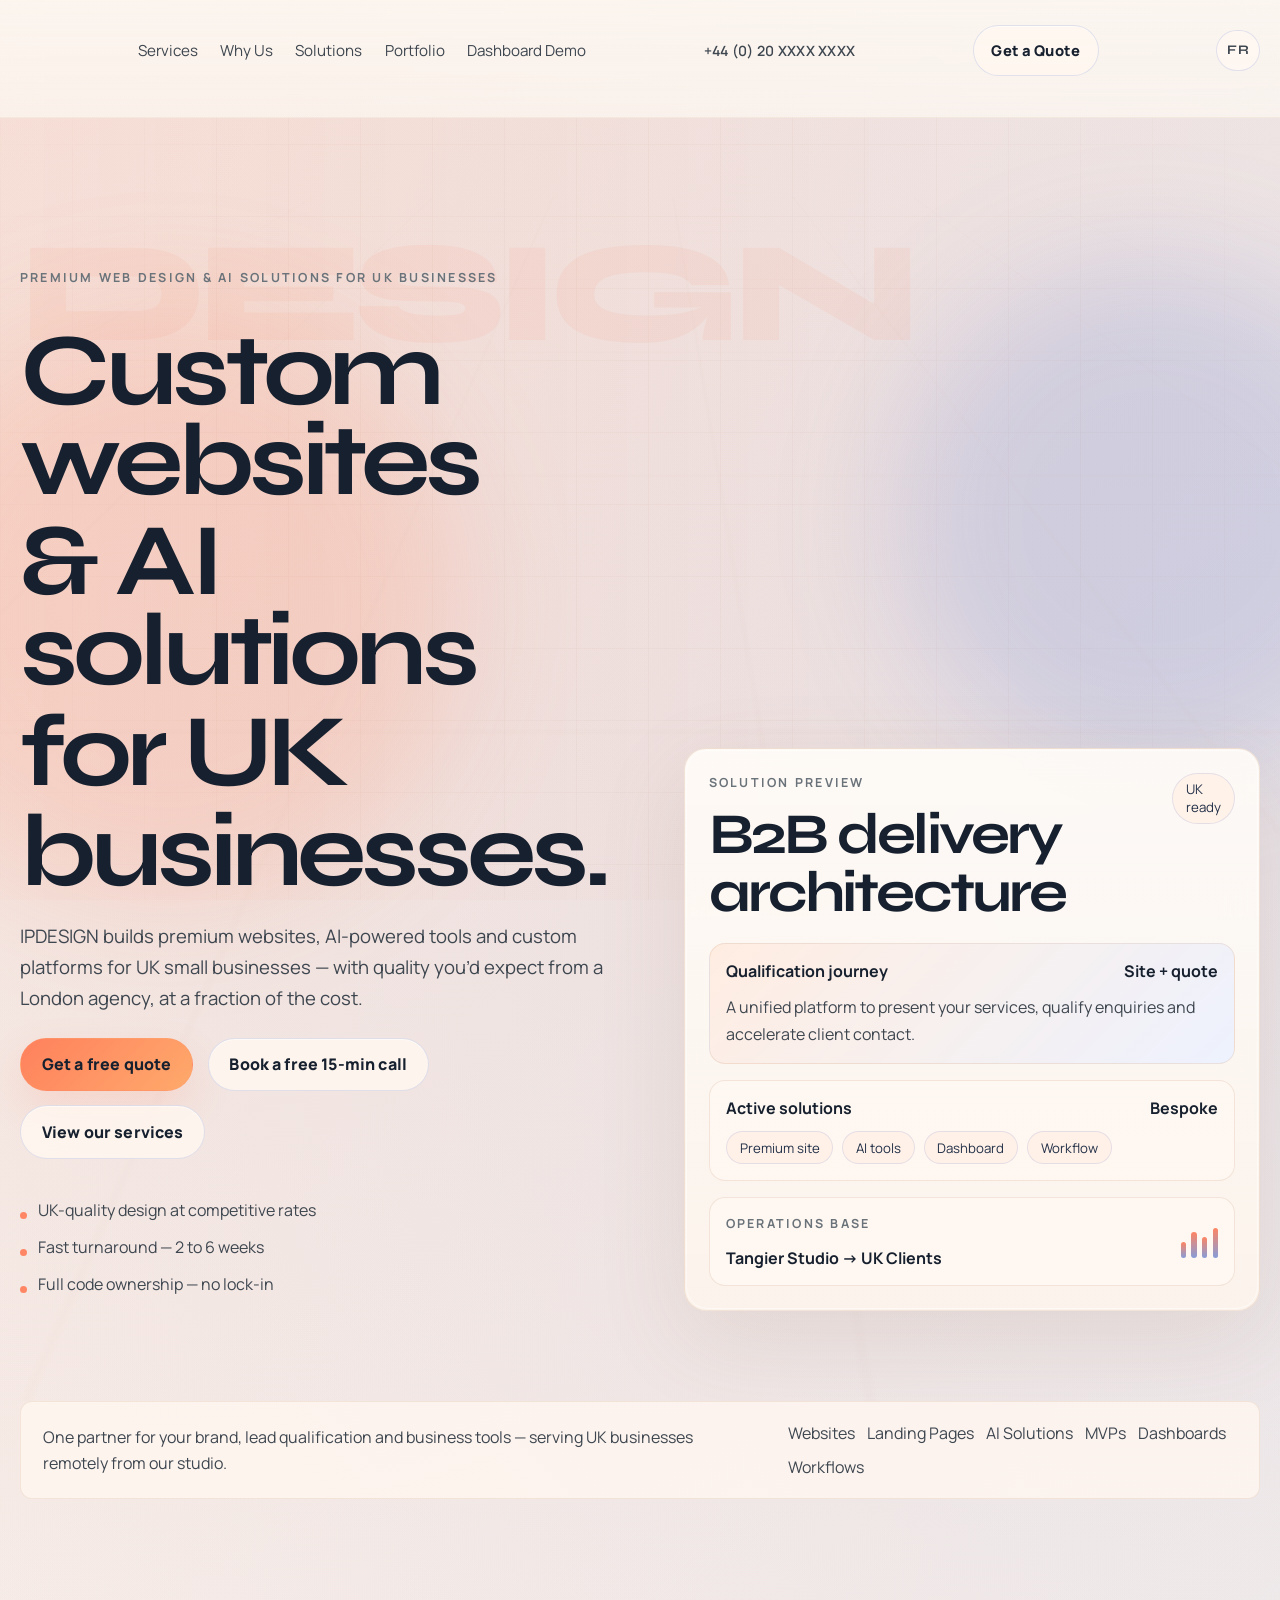
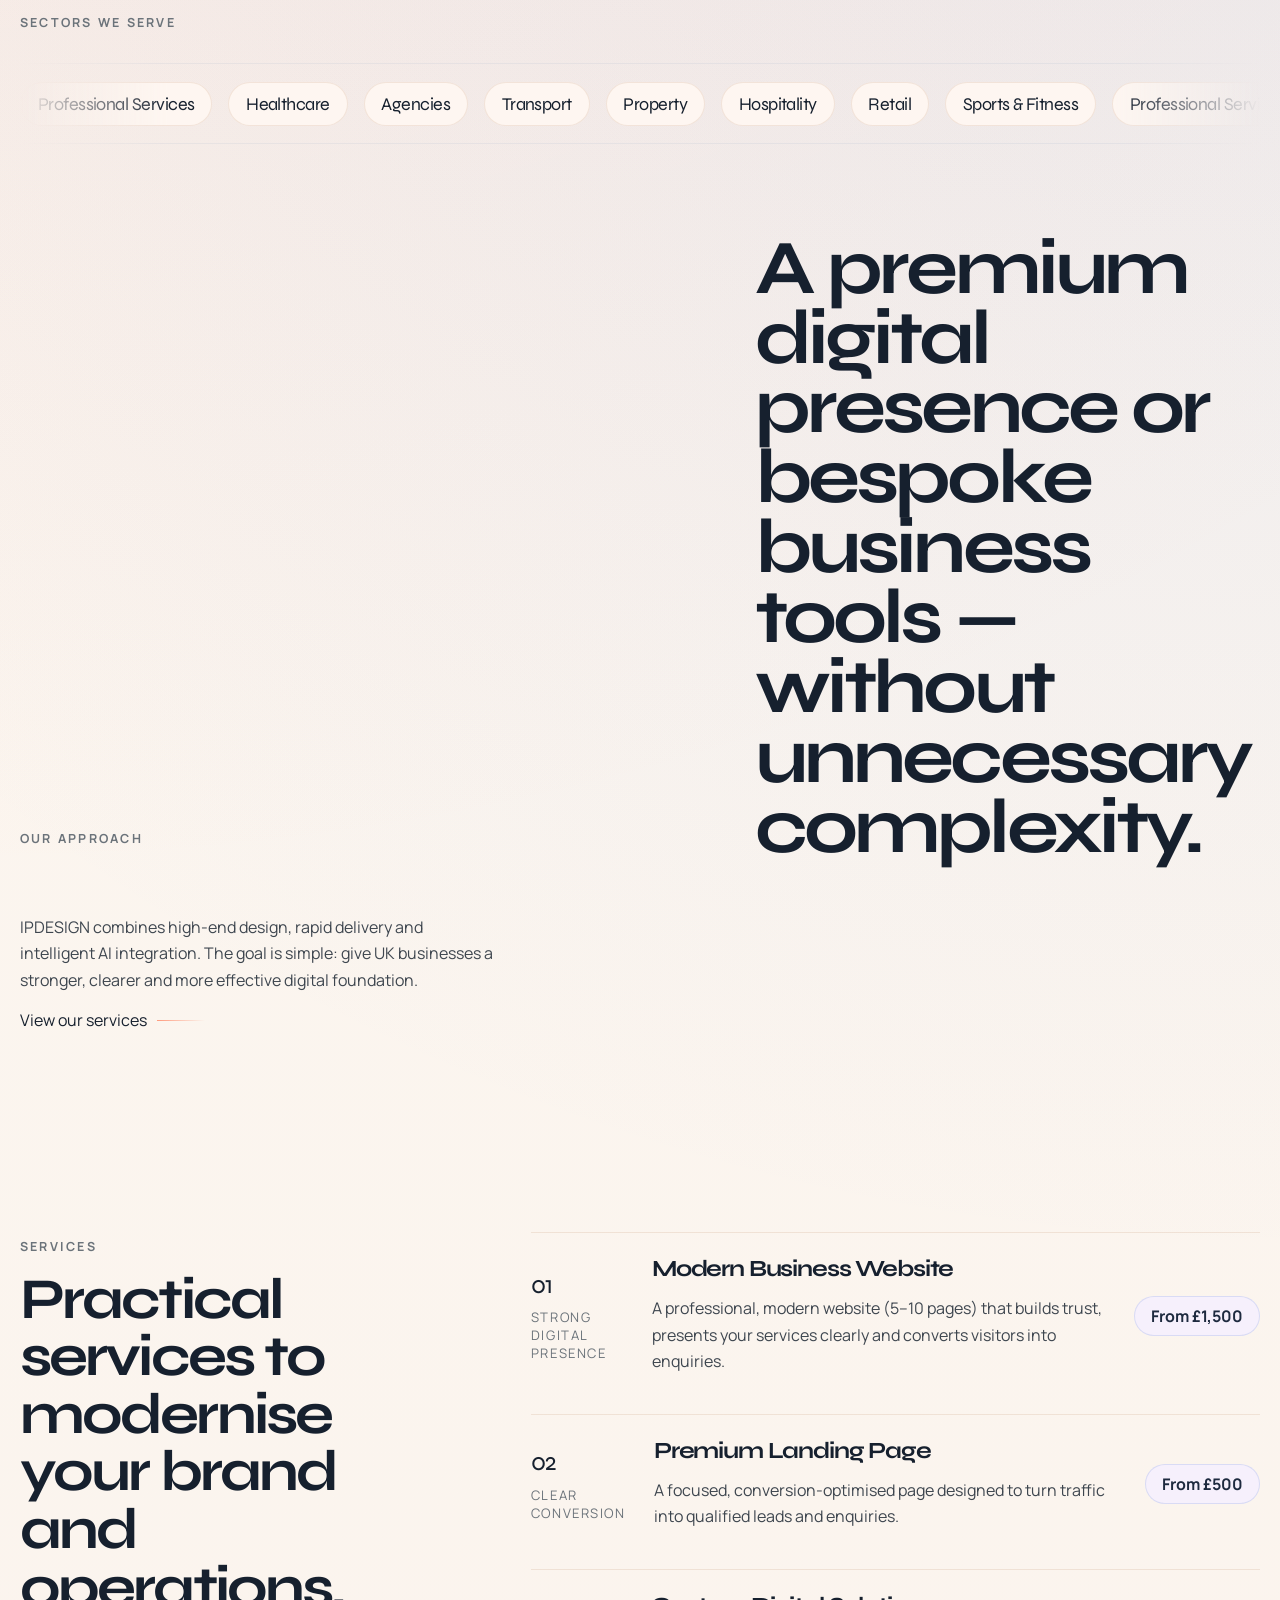
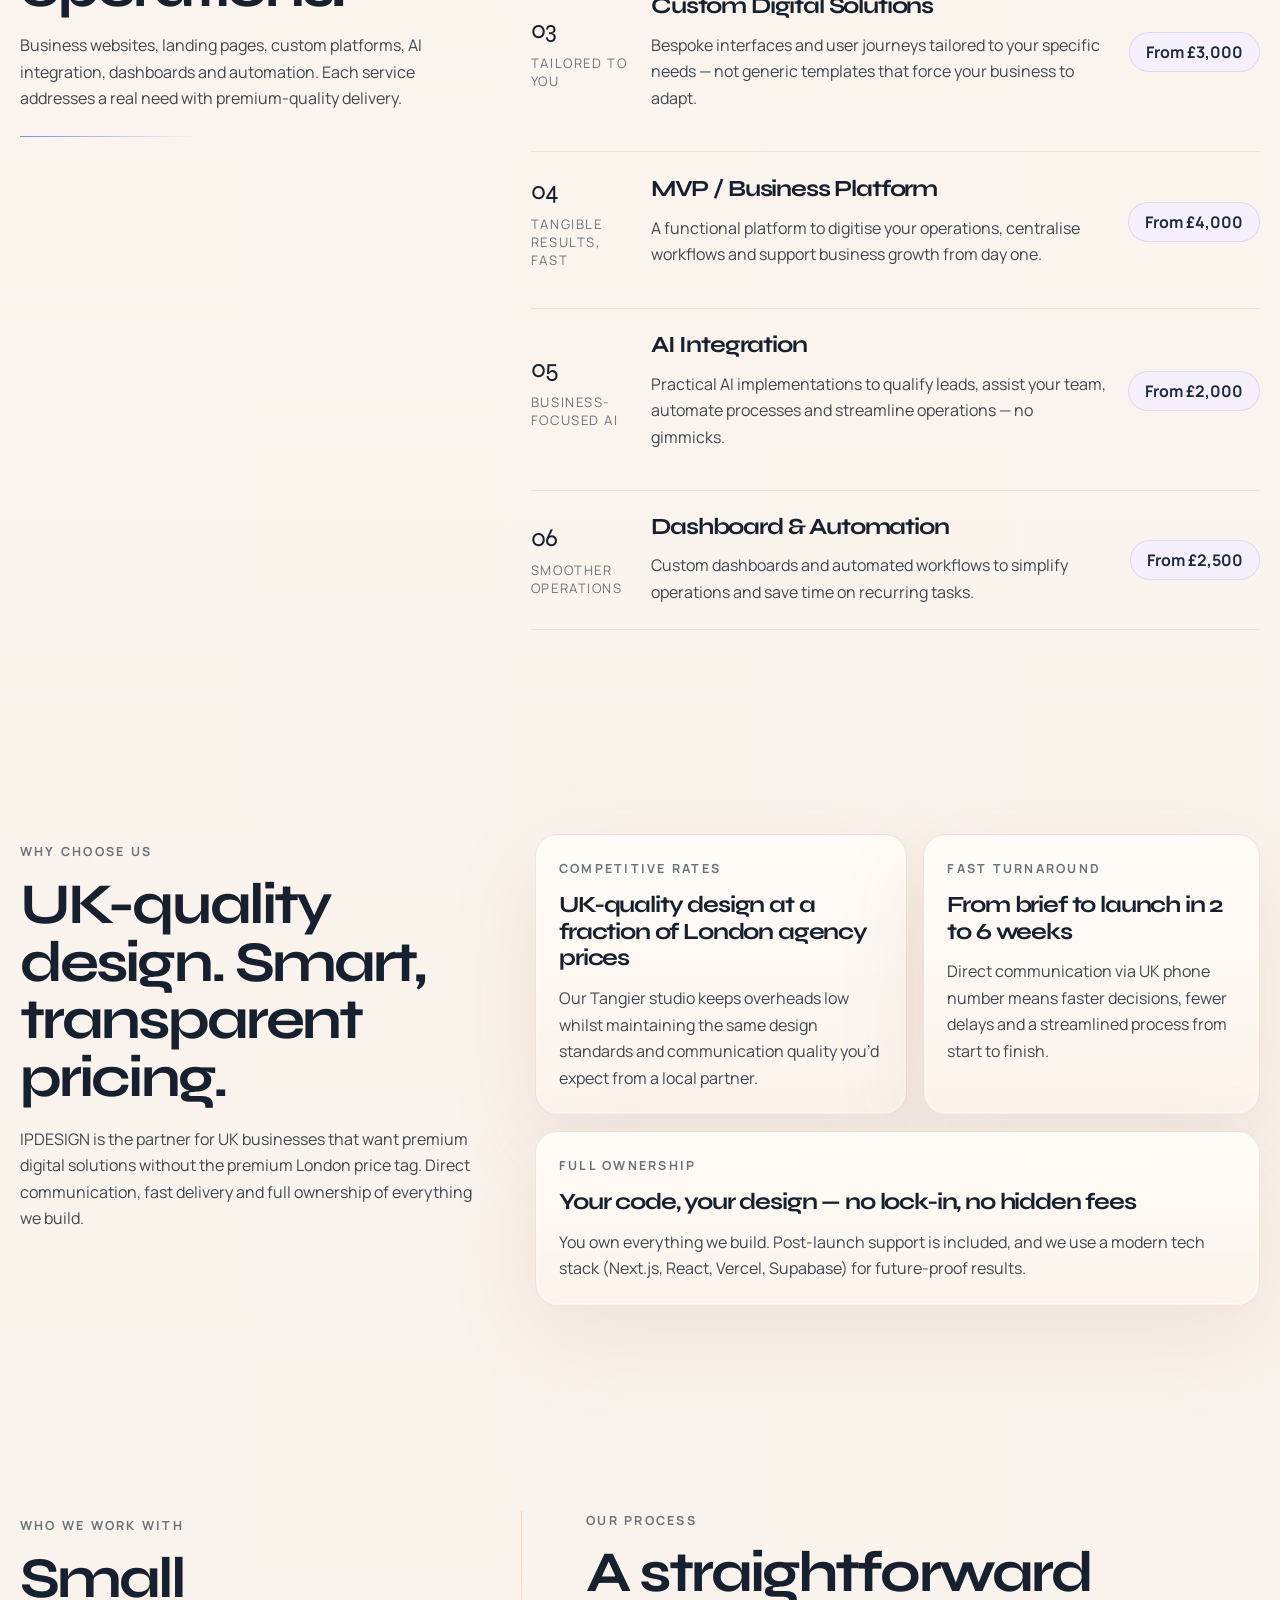
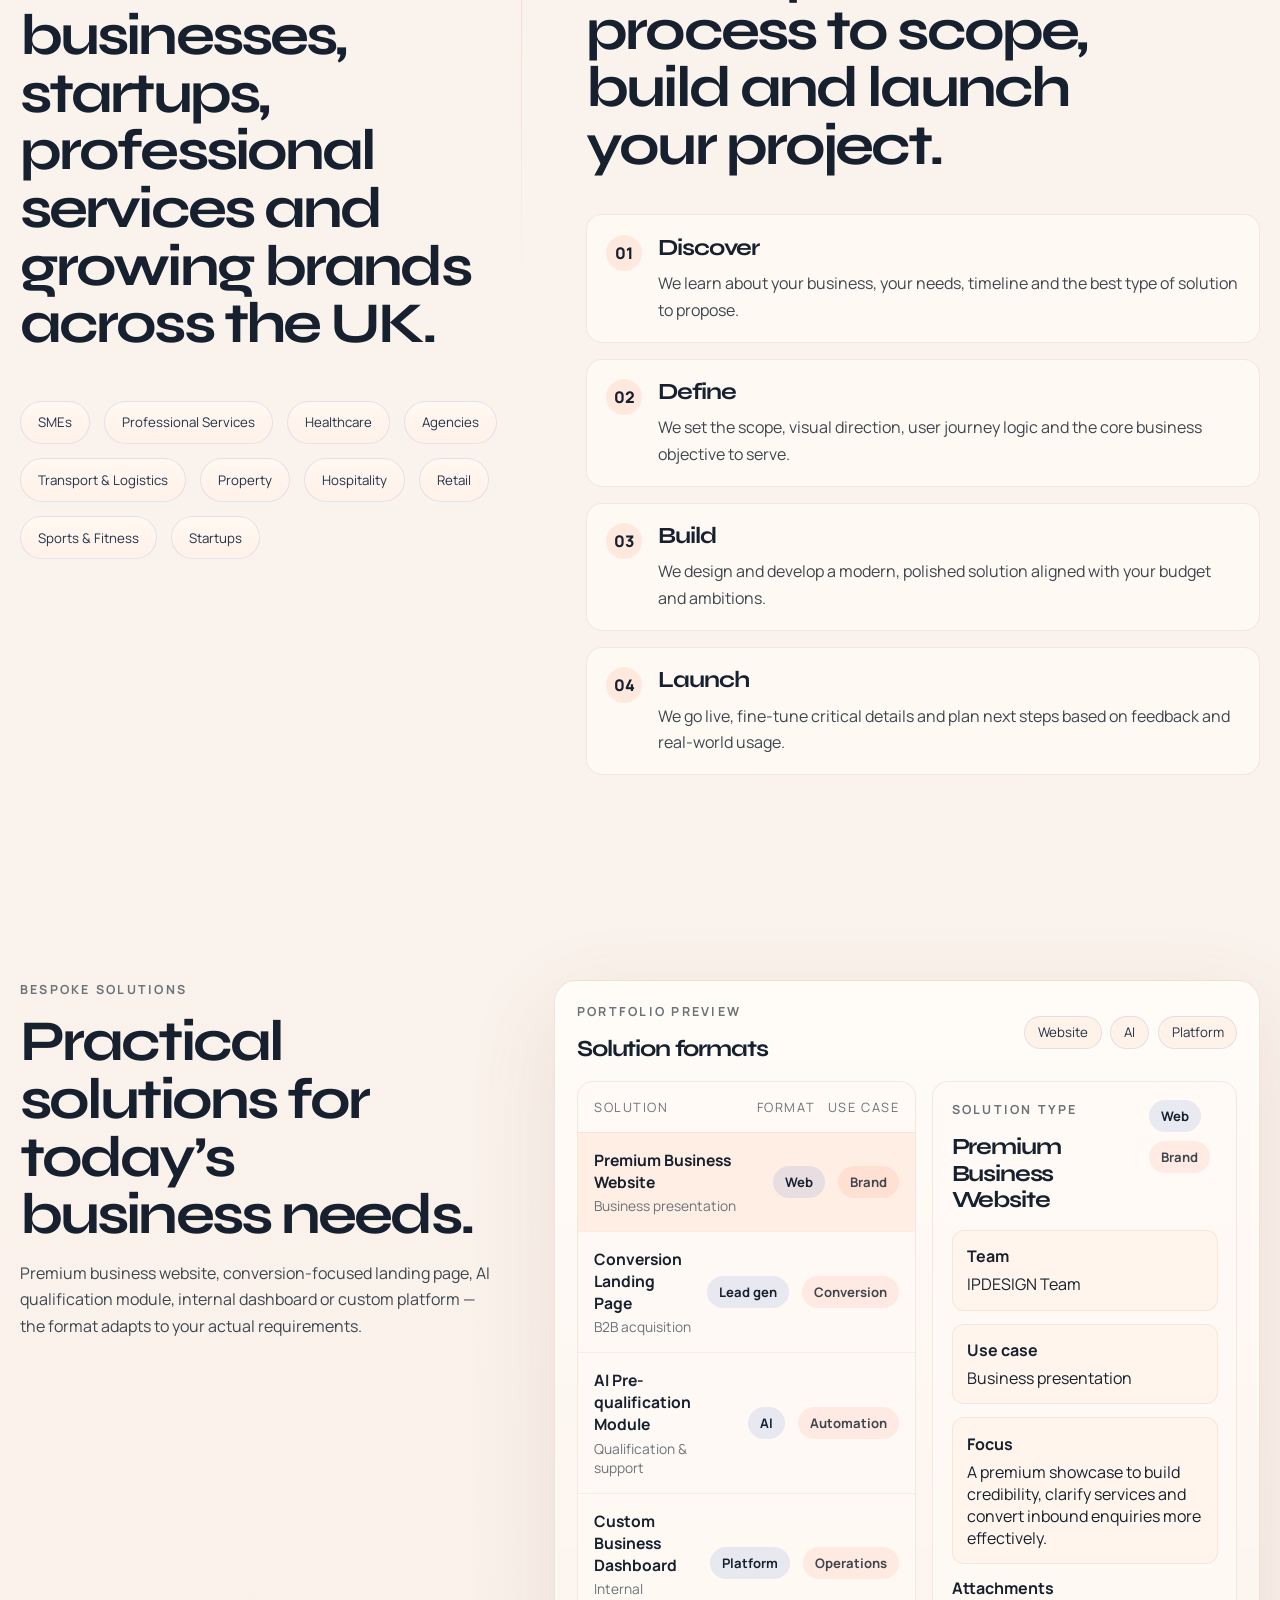
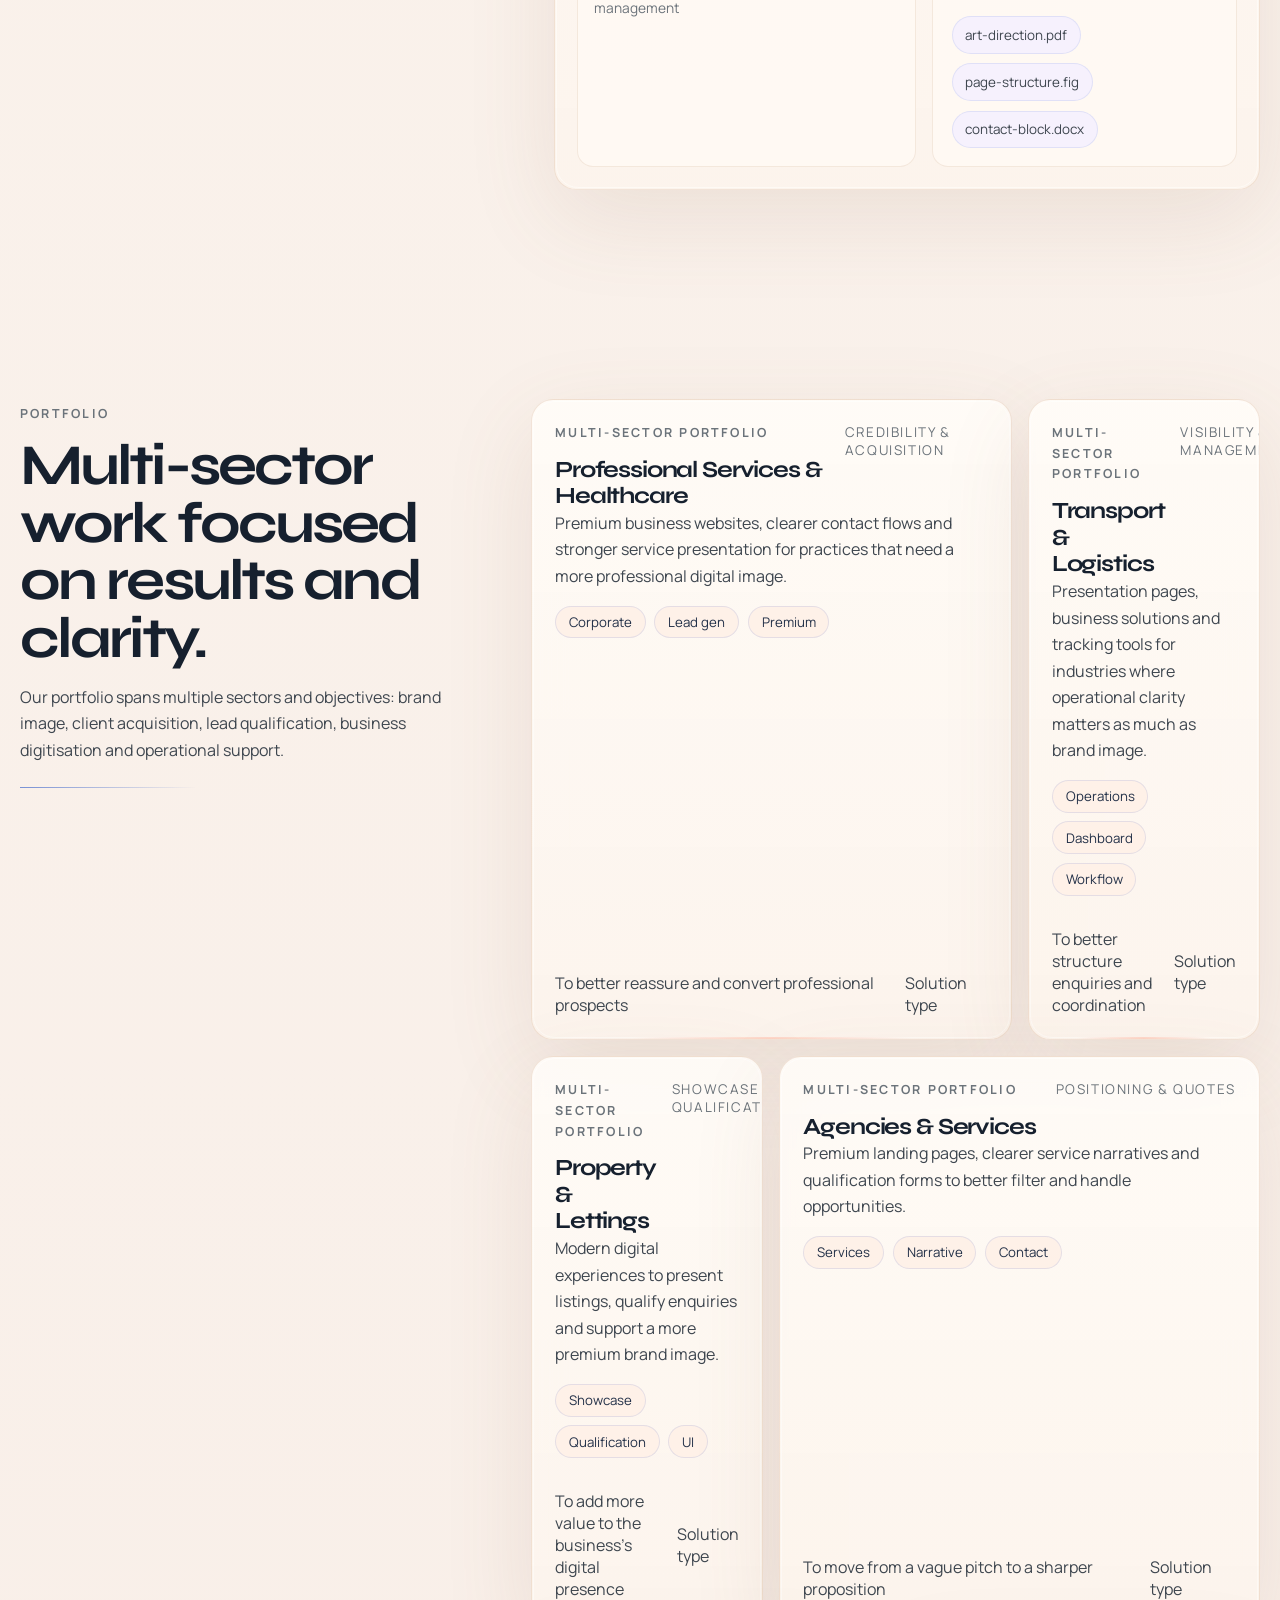
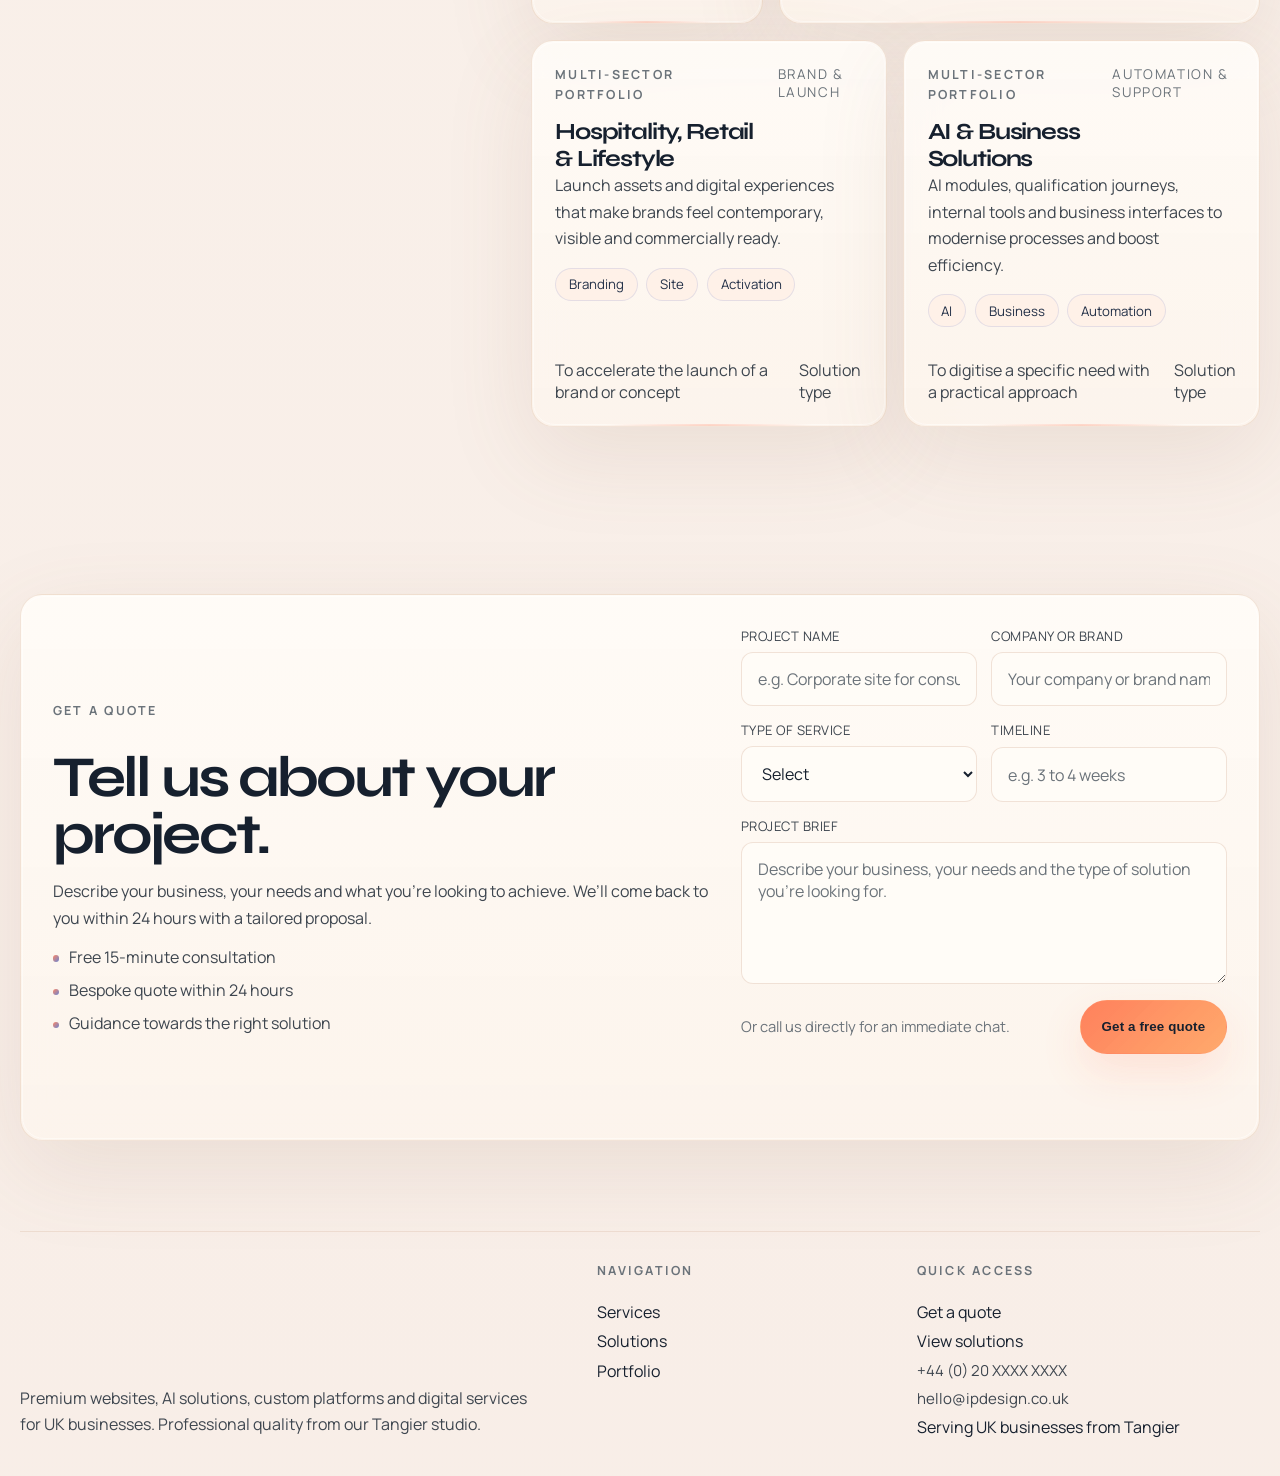
==== index.html @ 51bc4acb "Add full English (UK) version with i18n language switching - Default language changed to English (en" ====
<!DOCTYPE html>
<html lang="en-GB">
  <head>
    <meta charset="UTF-8" />
    <meta name="viewport" content="width=device-width, initial-scale=1.0" />
    <title>IPDESIGN | Affordable Custom Websites for UK Businesses</title>
    <meta
      name="description"
      content="Premium websites, landing pages, AI solutions and custom platforms for UK small businesses. Professional quality from £1,500. Get a free quote today."
    />
    <link rel="preconnect" href="https://fonts.googleapis.com" />
    <link rel="preconnect" href="https://fonts.gstatic.com" crossorigin />
    <link
      href="https://fonts.googleapis.com/css2?family=Manrope:wght@400;500;600;700;800&family=Syne:wght@500;700;800&display=swap"
      rel="stylesheet"
    />
    <link rel="icon" type="image/svg+xml" href="/logo4.svg" />
    <link rel="apple-touch-icon" href="/logo4.svg" />
    <link rel="stylesheet" href="styles.css" />
  </head>
  <body>
    <div class="page-shell">
      <header class="site-header" data-reveal>
        <div class="container site-header__inner">
          <a class="brand" href="#top" aria-label="IPDESIGN Home">
            <img class="brand__logo" src="/logo4.svg" alt="" />
          </a>
          <nav class="site-nav" aria-label="Main navigation">
            <a href="#services" id="nav-services">Services</a>
            <a href="#why" id="nav-why">Why Us</a>
            <a href="#portal" id="nav-portal">Solutions</a>
            <a href="#ventures" id="nav-ventures">Portfolio</a>
            <a href="/dashboard" id="nav-dashboard">Dashboard Demo</a>
          </nav>
          <a class="header-phone" href="tel:+4402000000000" id="header-phone">+44 (0) 20 XXXX XXXX</a>
          <a class="button button--ghost button--compact" href="#contact" id="header-cta">Get a Quote</a>
          <button class="lang-toggle" type="button" id="lang-toggle" aria-label="Switch language">FR</button>
        </div>
      </header>

      <main>
        <section class="hero section section--flush" id="top">
          <div class="hero__backdrop" aria-hidden="true">
            <div class="hero__gradient hero__gradient--one"></div>
            <div class="hero__gradient hero__gradient--two"></div>
            <div class="hero__grid"></div>
            <div class="hero__sequence" aria-hidden="true">
              <canvas class="hero__sequence-canvas" width="1280" height="720"></canvas>
            </div>
          </div>

          <div class="container hero__layout">
            <div class="hero__content" data-reveal data-delay="0" data-watermark="DESIGN">
              <p class="eyebrow" id="hero-eyebrow"></p>
              <h1 class="hero-title" id="hero-title"></h1>
              <p class="hero__lead" id="hero-lead"></p>
              <div class="hero__actions">
                <a class="button" href="#contact" id="hero-primary-cta"></a>
                <a class="button button--ghost" href="tel:+4402000000000" id="hero-call-cta"></a>
                <a class="button button--ghost" href="#services" id="hero-tertiary-cta"></a>
              </div>
              <ul class="hero__signals" aria-label="Capabilities" id="hero-signals"></ul>
            </div>

            <div class="hero__panel interactive-card" data-reveal data-delay="140">
              <div class="panel panel--hero">
                <div class="panel__header">
                  <div>
                    <p class="panel__eyebrow" id="hero-panel-eyebrow"></p>
                    <h2 id="hero-panel-title"></h2>
                  </div>
                  <span class="status-pill" id="hero-panel-status"></span>
                </div>
                <div class="hero-stack">
                  <article class="hero-stack__card hero-stack__card--primary">
                    <div class="hero-stack__heading">
                      <span id="hero-card-primary-title"></span>
                      <span id="hero-card-primary-meta"></span>
                    </div>
                    <p id="hero-card-primary-text"></p>
                  </article>
                  <article class="hero-stack__card">
                    <div class="hero-stack__heading">
                      <span id="hero-card-secondary-title"></span>
                      <span id="hero-card-secondary-meta"></span>
                    </div>
                    <div class="hero-tags" id="hero-card-tags"></div>
                  </article>
                  <article class="hero-stack__card hero-stack__card--row">
                    <div>
                      <p class="mini-label" id="hero-card-tertiary-label"></p>
                      <strong id="hero-card-tertiary-title"></strong>
                    </div>
                    <div class="signal-bars" aria-hidden="true">
                      <span></span>
                      <span></span>
                      <span></span>
                      <span></span>
                    </div>
                  </article>
                </div>
              </div>
            </div>
          </div>
        </section>

        <section class="section trust-band" data-reveal>
          <div class="container trust-band__inner">
            <p id="trust-band-text"></p>
            <div class="trust-band__items" id="trust-band-items"></div>
          </div>
        </section>

        <section class="showcase-strip" data-reveal>
          <div class="container showcase-strip__inner">
            <p class="eyebrow" id="showcase-eyebrow"></p>
            <div class="showcase-marquee">
              <div class="showcase-marquee__track" id="showcase-marquee"></div>
            </div>
          </div>
        </section>

        <section class="section editorial-break">
          <div class="container editorial-break__layout">
            <p class="eyebrow" id="manifesto-eyebrow" data-reveal></p>
            <h2 class="editorial-break__title" id="manifesto-title" data-reveal data-delay="60"></h2>
            <div class="editorial-break__support" data-reveal data-delay="120">
              <p id="manifesto-text"></p>
              <a class="text-link editorial-break__link" href="#services" id="manifesto-link"></a>
            </div>
          </div>
        </section>

        <section class="section" id="services">
          <div class="container section-shell section-shell--services">
            <div class="section-heading section-heading--sticky section-heading--rail" data-reveal>
              <p class="eyebrow" id="services-eyebrow"></p>
              <h2 id="services-title"></h2>
              <p id="services-text"></p>
            </div>
            <div class="services-grid" id="services-grid"></div>
          </div>
        </section>

        <section class="section" id="why">
          <div class="container why-layout">
            <div class="why-copy" data-reveal>
              <p class="eyebrow" id="why-eyebrow"></p>
              <h2 id="why-title"></h2>
              <p id="why-text"></p>
            </div>
            <div class="why-panels" data-reveal data-delay="120" id="why-panels"></div>
          </div>
        </section>

        <section class="section">
          <div class="container operations-layout">
            <div class="operations-intro" data-reveal>
              <div class="section-heading section-heading--tight">
                <p class="eyebrow" id="industries-eyebrow"></p>
                <h2 id="industries-title"></h2>
              </div>
              <div class="industries-cloud" id="industries-cloud"></div>
            </div>

            <div class="operations-process" data-reveal data-delay="120">
              <div class="section-heading section-heading--tight">
                <p class="eyebrow" id="process-eyebrow"></p>
                <h2 id="process-title"></h2>
              </div>
              <div class="process-list" id="process-list"></div>
            </div>
          </div>
        </section>

        <section class="section" id="portal">
          <div class="container portal-layout">
            <div class="section-heading section-heading--sticky" data-reveal>
              <p class="eyebrow" id="portal-eyebrow"></p>
              <h2 id="portal-title"></h2>
              <p id="portal-text"></p>
            </div>

            <div class="portal-preview panel interactive-card" data-reveal data-delay="140">
              <div class="portal-preview__topbar">
                <div class="portal-preview__title">
                  <p class="panel__eyebrow" id="portal-panel-eyebrow"></p>
                  <h3 id="portal-panel-title"></h3>
                </div>
                <div class="portal-preview__filters" id="portal-filters"></div>
              </div>

              <div class="portal-preview__body">
                <div class="portal-list">
                  <div class="portal-list__header">
                    <span id="portal-header-request"></span>
                    <span id="portal-header-status"></span>
                    <span id="portal-header-priority"></span>
                  </div>
                  <div class="portal-list__items" id="portal-list"></div>
                </div>

                <aside class="portal-detail" id="portal-detail" aria-live="polite"></aside>
              </div>
            </div>
          </div>
        </section>

        <section class="section" id="ventures">
          <div class="container section-shell section-shell--ventures">
            <div class="section-heading section-heading--sticky section-heading--rail" data-reveal>
              <p class="eyebrow" id="ventures-eyebrow"></p>
              <h2 id="ventures-title"></h2>
              <p id="ventures-text"></p>
            </div>
            <div class="ventures-grid" id="ventures-grid"></div>
          </div>
        </section>

        <section class="section section--cta" id="contact">
          <div class="container">
            <div class="cta-block panel interactive-card" data-reveal>
              <div class="cta-block__intro">
                <p class="eyebrow" id="cta-eyebrow"></p>
                <h2 id="cta-title"></h2>
                <p id="cta-text"></p>
                <ul class="cta-block__signals" id="cta-signals"></ul>
              </div>
              <form class="brief-form" id="brief-form">
                <div class="brief-form__grid">
                  <label class="field">
                    <span id="form-label-project">Project name</span>
                    <input type="text" name="project" placeholder="e.g. Corporate site for consulting firm" required />
                  </label>
                  <label class="field">
                    <span id="form-label-company">Company or brand</span>
                    <input type="text" name="company" placeholder="Your company or brand name" required />
                  </label>
                  <label class="field">
                    <span id="form-label-need">Type of service</span>
                    <select name="need" required>
                      <option value="">Select</option>
                      <option>Modern website</option>
                      <option>Premium landing page</option>
                      <option>Custom digital solution</option>
                      <option>MVP / Business platform</option>
                      <option>AI integration</option>
                      <option>Dashboard & automation</option>
                    </select>
                  </label>
                  <label class="field">
                    <span id="form-label-timeline">Timeline</span>
                    <input type="text" name="timeline" placeholder="e.g. 3 to 4 weeks" />
                  </label>
                  <label class="field field--full">
                    <span id="form-label-brief">Project brief</span>
                    <textarea
                      name="brief"
                      rows="5"
                      placeholder="Describe your business, your needs and the type of solution you're looking for."
                      required
                    ></textarea>
                  </label>
                </div>
                <div class="brief-form__footer">
                  <p class="brief-form__note" id="cta-note"></p>
                  <button class="button" type="submit" id="brief-submit"></button>
                </div>
                <p class="brief-form__status" id="brief-status" aria-live="polite"></p>
              </form>
            </div>
          </div>
        </section>
      </main>

      <footer class="site-footer">
        <div class="container site-footer__grid">
          <div>
            <a class="brand brand--footer" href="#top" aria-label="Back to top">
              <img class="brand__logo" src="/logo4.svg" alt="" />
            </a>
            <p class="site-footer__summary" id="footer-summary"></p>
          </div>
          <div>
            <p class="footer-title" id="footer-links-title"></p>
            <a href="#services" id="footer-link-services"></a>
            <a href="#portal" id="footer-link-portal"></a>
            <a href="#ventures" id="footer-link-ventures"></a>
          </div>
          <div>
            <p class="footer-title" id="footer-contact-title"></p>
            <a href="#contact" id="footer-contact-primary"></a>
            <a href="#portal" id="footer-contact-secondary"></a>
            <a class="footer-contact-link" href="tel:+4402000000000" id="footer-phone"></a>
            <a class="footer-contact-link" href="mailto:hello@ipdesign.co.uk" id="footer-email"></a>
            <span id="footer-location"></span>
          </div>
        </div>
      </footer>
    </div>

    <script src="app.js"></script>
  </body>
</html>
---- styles.css ----
:root {
  color-scheme: light;
  --bg-base: oklch(0.975 0.01 70);
  --bg-elevated: oklch(0.955 0.02 38);
  --bg-soft: oklch(0.965 0.026 24 / 0.78);
  --surface: oklch(0.992 0.006 70 / 0.9);
  --surface-strong: oklch(0.955 0.022 28 / 0.94);
  --line: oklch(0.77 0.03 35 / 0.34);
  --line-strong: oklch(0.63 0.09 246 / 0.3);
  --text-primary: oklch(0.24 0.03 258);
  --text-secondary: oklch(0.39 0.018 252);
  --text-muted: oklch(0.55 0.015 248);
  --accent: oklch(0.69 0.17 28);
  --accent-soft: oklch(0.78 0.08 28 / 0.2);
  --success: oklch(0.77 0.12 162);
  --danger: oklch(0.72 0.14 22);
  --shadow: 0 28px 90px rgba(140, 102, 73, 0.12);
  --radius-lg: 22px;
  --radius-md: 16px;
  --radius-sm: 12px;
  --space-2xs: 0.25rem;
  --space-xs: 0.5rem;
  --space-sm: 0.75rem;
  --space-md: 1rem;
  --space-lg: 1.5rem;
  --space-xl: 2rem;
  --space-2xl: 3rem;
  --space-3xl: clamp(4rem, 7vw, 6rem);
  --section-space: clamp(4.5rem, 8vw, 8rem);
  --container: min(1240px, calc(100vw - 2rem));
  --ease-out-quart: cubic-bezier(0.25, 1, 0.5, 1);
  --ease-out-quint: cubic-bezier(0.22, 1, 0.36, 1);
  --ease-out-expo: cubic-bezier(0.16, 1, 0.3, 1);
}

*,
*::before,
*::after {
  box-sizing: border-box;
}

html {
  scroll-behavior: smooth;
}

body {
  margin: 0;
  min-width: 320px;
  font-family: "Manrope", sans-serif;
  background:
    radial-gradient(circle at 0% 0%, rgba(255, 133, 92, 0.16), transparent 26%),
    radial-gradient(circle at 100% 8%, rgba(65, 109, 214, 0.12), transparent 24%),
    linear-gradient(180deg, oklch(0.98 0.01 75), oklch(0.955 0.014 55));
  color: var(--text-primary);
  overflow-x: hidden;
}

body::before {
  content: "";
  position: fixed;
  inset: 0;
  background-image:
    linear-gradient(rgba(193, 146, 122, 0.05) 1px, transparent 1px),
    linear-gradient(90deg, rgba(193, 146, 122, 0.05) 1px, transparent 1px);
  background-size: 4.5rem 4.5rem;
  mask-image: radial-gradient(circle at center, black 58%, transparent 100%);
  pointer-events: none;
  z-index: -2;
}

body::after {
  content: "";
  position: fixed;
  inset: 0;
  background:
    linear-gradient(90deg, transparent 0%, rgba(255, 151, 114, 0.08) 48%, transparent 100%);
  opacity: 0.55;
  transform: translateX(-25%);
  animation: scanline 24s linear infinite;
  pointer-events: none;
  z-index: -1;
}

a {
  color: inherit;
  text-decoration: none;
}

:focus-visible {
  outline: 2px solid rgba(67, 109, 214, 0.7);
  outline-offset: 3px;
}

button,
a,
input,
textarea,
select {
  -webkit-tap-highlight-color: transparent;
}

img {
  max-width: 100%;
  display: block;
}

.page-shell {
  position: relative;
  isolation: isolate;
}

.container {
  width: var(--container);
  margin: 0 auto;
  position: relative;
  z-index: 1;
}

.section {
  position: relative;
  padding: var(--section-space) 0;
}

.section--flush {
  padding-top: clamp(1.5rem, 3vw, 2rem);
  padding-bottom: clamp(4rem, 7vw, 7rem);
}

.section--cta {
  padding-top: clamp(3rem, 5vw, 5rem);
  padding-bottom: clamp(4.5rem, 7vw, 6rem);
}

.site-header {
  position: sticky;
  top: 0;
  z-index: 30;
  padding: 1rem 0;
  backdrop-filter: blur(18px);
  background: linear-gradient(180deg, rgba(252, 247, 241, 0.92), rgba(252, 247, 241, 0.74));
  border-bottom: 1px solid rgba(211, 176, 150, 0.2);
  transition:
    padding 300ms var(--ease-out-quart),
    border-color 300ms var(--ease-out-quart),
    box-shadow 300ms var(--ease-out-quart);
}

.site-header.is-scrolled {
  padding: 0.65rem 0;
  border-bottom-color: rgba(211, 176, 150, 0.28);
  box-shadow: 0 14px 40px rgba(169, 135, 104, 0.12);
}

.site-header__inner {
  display: flex;
  align-items: center;
  justify-content: space-between;
  gap: 1.5rem;
}

.brand {
  display: inline-flex;
  align-items: center;
  line-height: 0;
}

.brand__logo {
  width: auto;
  height: clamp(5.1rem, 8vw, 6.3rem);
  object-fit: contain;
  filter: drop-shadow(0 12px 24px rgba(20, 27, 83, 0.08));
}

.brand--footer .brand__logo {
  height: clamp(6rem, 8vw, 7.2rem);
}

.brand__mark {
  width: 0.95rem;
  height: 0.95rem;
  border-radius: 0.22rem;
  background: linear-gradient(135deg, rgba(255, 126, 90, 0.92), rgba(71, 108, 204, 0.7));
  box-shadow: 0 0 0 5px rgba(255, 126, 90, 0.08), 0 0 22px rgba(71, 108, 204, 0.12);
  animation: brand-breathe 4s var(--ease-out-quart) infinite;
  transform: rotate(45deg);
}

.brand__text {
  font-size: 0.9rem;
}

.site-nav {
  display: flex;
  align-items: center;
  gap: 1.4rem;
  color: var(--text-secondary);
}

.site-nav a {
  position: relative;
  font-size: 0.95rem;
  transition: color 220ms var(--ease-out-quart);
}

.site-nav a::after {
  content: "";
  position: absolute;
  left: 0;
  bottom: -0.4rem;
  width: 100%;
  height: 1px;
  transform: scaleX(0);
  transform-origin: left;
  background: linear-gradient(90deg, transparent, rgba(255, 126, 90, 0.9), transparent);
  transition: transform 240ms var(--ease-out-quint);
}

.site-nav a:hover,
.site-nav a:focus-visible {
  color: var(--text-primary);
}

.site-nav a:hover::after,
.site-nav a:focus-visible::after {
  transform: scaleX(1);
}

.button,
.button--ghost,
.text-link {
  transition:
    transform 180ms var(--ease-out-quart),
    border-color 220ms var(--ease-out-quart),
    background-color 220ms var(--ease-out-quart),
    color 220ms var(--ease-out-quart),
    box-shadow 240ms var(--ease-out-quart);
}

.button {
  display: inline-flex;
  align-items: center;
  justify-content: center;
  min-height: 3.35rem;
  padding: 0.9rem 1.3rem;
  border-radius: 999px;
  background: linear-gradient(135deg, rgba(255, 126, 90, 0.98), rgba(255, 164, 97, 0.92));
  border: 1px solid rgba(255, 151, 114, 0.26);
  box-shadow: 0 18px 42px rgba(255, 126, 90, 0.16);
  color: oklch(0.24 0.03 258);
  font-weight: 800;
  letter-spacing: 0.01em;
}

.button:hover,
.button:focus-visible {
  transform: translateY(-2px) scale(1.02);
  box-shadow: 0 20px 44px rgba(255, 126, 90, 0.22);
}

.button:active {
  transform: translateY(0) scale(0.985);
}

.button--ghost {
  display: inline-flex;
  align-items: center;
  justify-content: center;
  min-height: 3.35rem;
  padding: 0.9rem 1.3rem;
  border-radius: 999px;
  background: rgba(255, 247, 240, 0.84);
  border: 1px solid rgba(71, 108, 204, 0.16);
  color: var(--text-primary);
  box-shadow: inset 0 1px 0 rgba(255, 255, 255, 0.5);
}

.button--ghost:hover,
.button--ghost:focus-visible {
  transform: translateY(-2px);
  border-color: rgba(255, 126, 90, 0.26);
  background: rgba(255, 241, 232, 0.96);
}

.button--compact {
  min-height: 2.85rem;
  padding-inline: 1.1rem;
  font-size: 0.92rem;
}

.header-phone {
  display: inline-flex;
  align-items: center;
  gap: 0.4rem;
  font-size: 0.88rem;
  font-weight: 600;
  color: var(--text-secondary);
  letter-spacing: 0.02em;
  transition: color 220ms var(--ease-out-quart);
}

.header-phone:hover,
.header-phone:focus-visible {
  color: var(--text-primary);
}

.lang-toggle {
  display: inline-flex;
  align-items: center;
  justify-content: center;
  min-width: 2.6rem;
  min-height: 2.6rem;
  padding: 0.4rem 0.6rem;
  border-radius: 999px;
  border: 1px solid rgba(71, 108, 204, 0.16);
  background: rgba(255, 248, 242, 0.88);
  color: var(--text-secondary);
  font-family: "Syne", sans-serif;
  font-size: 0.82rem;
  font-weight: 700;
  letter-spacing: 0.06em;
  cursor: pointer;
  transition:
    border-color 220ms var(--ease-out-quart),
    background-color 220ms var(--ease-out-quart),
    color 220ms var(--ease-out-quart),
    transform 180ms var(--ease-out-quart);
}

.lang-toggle:hover,
.lang-toggle:focus-visible {
  border-color: rgba(255, 126, 90, 0.26);
  background: rgba(255, 236, 224, 0.96);
  color: var(--text-primary);
  transform: translateY(-1px);
}

.footer-contact-link {
  display: block;
  color: var(--text-secondary);
  font-size: 0.94rem;
  transition: color 220ms var(--ease-out-quart);
}

.footer-contact-link:hover,
.footer-contact-link:focus-visible {
  color: var(--text-primary);
}

.text-link {
  color: var(--text-secondary);
}

.text-link:hover,
.text-link:focus-visible {
  color: var(--text-primary);
}

.hero {
  overflow: clip;
}

.hero__layout {
  position: relative;
  display: grid;
  grid-template-columns: minmax(0, 1.02fr) minmax(360px, 0.98fr);
  gap: clamp(2rem, 5vw, 4.75rem);
  align-items: end;
  min-height: calc(100vh - 6rem);
  padding-top: clamp(3rem, 6vw, 5rem);
}

.hero__content {
  position: relative;
  z-index: 1;
  display: grid;
  align-content: end;
  gap: var(--space-lg);
  max-width: 42rem;
  padding-top: clamp(1rem, 2vw, 2rem);
}

.hero__content::before {
  content: attr(data-watermark);
  position: absolute;
  top: -2.2rem;
  left: 0;
  font-family: "Syne", sans-serif;
  font-size: clamp(5rem, 14vw, 9rem);
  font-weight: 800;
  letter-spacing: -0.06em;
  color: rgba(255, 126, 90, 0.08);
  pointer-events: none;
  z-index: -1;
}

.eyebrow,
.panel__eyebrow,
.mini-label,
.footer-title {
  margin: 0 0 0.8rem;
  font-size: 0.78rem;
  font-weight: 700;
  letter-spacing: 0.18em;
  text-transform: uppercase;
  color: var(--text-muted);
}

h1,
h2,
h3 {
  margin: 0;
  font-family: "Syne", sans-serif;
  letter-spacing: -0.05em;
}

h1 {
  max-width: 13ch;
  font-size: clamp(3.55rem, 8vw, 7.15rem);
  line-height: 0.88;
}

h2 {
  font-size: clamp(2rem, 4.5vw, 3.7rem);
  line-height: 1;
}

h3 {
  font-size: clamp(1.15rem, 2vw, 1.45rem);
  line-height: 1.15;
}

p {
  margin: 0;
  color: var(--text-secondary);
  line-height: 1.66;
}

.hero__lead {
  max-width: 58ch;
  font-size: clamp(1.02rem, 1.45vw, 1.16rem);
}

.hero-title {
  display: grid;
  gap: 0.1em;
}

.hero-title__line {
  display: block;
  overflow: hidden;
  transform: translateY(112%);
  opacity: 0.18;
  will-change: transform, opacity;
  transition:
    transform 720ms var(--ease-out-expo),
    opacity 720ms var(--ease-out-expo);
}

.hero__content.is-visible .hero-title__line {
  transform: translateY(0);
  opacity: 1;
}

.hero__content.is-visible .hero-title__line:nth-child(2) {
  transition-delay: 70ms;
}

.hero__content.is-visible .hero-title__line:nth-child(3) {
  transition-delay: 140ms;
}

.hero__content.is-visible .hero-title__line:nth-child(4) {
  transition-delay: 210ms;
}

.hero__content[data-reveal] {
  transform: none;
  transition: opacity 0.01ms linear;
}

.hero__content > .eyebrow,
.hero__content > .hero__lead,
.hero__content > .hero__actions {
  opacity: 0;
  transform: translateY(18px);
  transition:
    opacity 640ms var(--ease-out-expo),
    transform 640ms var(--ease-out-expo);
}

.hero__content > .hero__signals li {
  opacity: 0;
  transform: translateX(-10px);
  transition:
    opacity 500ms var(--ease-out-expo),
    transform 500ms var(--ease-out-expo);
}

.hero__content.is-visible > .eyebrow {
  opacity: 1;
  transform: translateY(0);
  transition-delay: 80ms;
}

.hero__content.is-visible > .hero__lead {
  opacity: 1;
  transform: translateY(0);
  transition-delay: 420ms;
}

.hero__content.is-visible > .hero__actions {
  opacity: 1;
  transform: translateY(0);
  transition-delay: 540ms;
}

.hero__content.is-visible > .hero__signals li:nth-child(1) {
  opacity: 1;
  transform: translateX(0);
  transition-delay: 680ms;
}

.hero__content.is-visible > .hero__signals li:nth-child(2) {
  opacity: 1;
  transform: translateX(0);
  transition-delay: 750ms;
}

.hero__content.is-visible > .hero__signals li:nth-child(3) {
  opacity: 1;
  transform: translateX(0);
  transition-delay: 820ms;
}

.hero__actions {
  display: flex;
  flex-wrap: wrap;
  gap: 0.9rem;
}

.hero__signals {
  display: grid;
  gap: 0.95rem;
  padding: 0;
  list-style: none;
  max-width: 34rem;
}

.hero__signals li {
  position: relative;
  padding-left: 1.15rem;
  color: var(--text-secondary);
}

.hero__signals li::before {
  content: "";
  position: absolute;
  top: 0.8rem;
  left: 0;
  width: 0.44rem;
  height: 0.44rem;
  border-radius: 999px;
  background: rgba(255, 126, 90, 0.92);
  box-shadow: none;
}

.hero__backdrop {
  position: absolute;
  inset: 0;
  overflow: hidden;
}

.hero__gradient {
  position: absolute;
  border-radius: 999px;
  filter: blur(60px);
}

.hero__gradient--one {
  top: 14%;
  left: -10%;
  width: min(46vw, 38rem);
  height: min(46vw, 38rem);
  background: rgba(255, 126, 90, 0.18);
}

.hero__gradient--two {
  right: -10%;
  top: 10%;
  width: min(40vw, 34rem);
  height: min(40vw, 34rem);
  background: rgba(71, 108, 204, 0.16);
}

.hero__grid {
  position: absolute;
  inset: 5% -8% 0;
  background-image:
    linear-gradient(rgba(214, 176, 150, 0.16) 1px, transparent 1px),
    linear-gradient(90deg, rgba(214, 176, 150, 0.16) 1px, transparent 1px);
  background-size: 6rem 6rem;
  transform: perspective(800px) rotateX(76deg) scale(1.25);
  transform-origin: top center;
  opacity: 0.22;
}

.hero__sequence {
  --sequence-opacity: 0;
  --sequence-x: 0px;
  --sequence-y: 0px;
  --sequence-scale: 1;
  position: fixed;
  top: 0;
  left: 0;
  width: min(42vw, 34rem);
  aspect-ratio: 16 / 9;
  opacity: var(--sequence-opacity);
  pointer-events: none;
  transform: translate3d(var(--sequence-x), var(--sequence-y), 0) scale(var(--sequence-scale));
  transform-origin: center;
  transition:
    opacity 200ms linear,
    transform 220ms linear;
  will-change: opacity, transform;
  z-index: 0;
}

.hero__sequence-canvas {
  display: block;
  width: 100%;
  height: 100%;
  filter: drop-shadow(0 18px 40px rgba(118, 86, 62, 0.14));
}

.panel,
.portal-preview,
.cta-block {
  position: relative;
  overflow: hidden;
  border-radius: var(--radius-lg);
  border: 1px solid rgba(213, 177, 151, 0.32);
  background:
    linear-gradient(180deg, rgba(255, 252, 248, 0.9), rgba(252, 244, 236, 0.92));
  box-shadow: var(--shadow);
  backdrop-filter: blur(16px);
}

.panel::before,
.portal-preview::before,
.cta-block::before {
  content: "";
  position: absolute;
  inset: 1px;
  border-radius: inherit;
  border: 1px solid rgba(255, 255, 255, 0.44);
  pointer-events: none;
}

.panel::after,
.portal-preview::after,
.cta-block::after {
  content: "";
  position: absolute;
  inset: 0;
  background:
    radial-gradient(circle at var(--mx, 50%) var(--my, 50%), rgba(255, 126, 90, 0.12), transparent 34%);
  opacity: 0;
  transition: opacity 240ms var(--ease-out-quart);
  pointer-events: none;
}

.interactive-card:hover::after,
.interactive-card:focus-within::after {
  opacity: 1;
}

.interactive-card {
  transition:
    transform 260ms var(--ease-out-quart),
    border-color 260ms var(--ease-out-quart),
    box-shadow 260ms var(--ease-out-quart),
    background-color 260ms var(--ease-out-quart);
}

.panel--hero {
  padding: 1.5rem;
}

.panel__header {
  display: flex;
  justify-content: space-between;
  gap: 1rem;
  align-items: flex-start;
  margin-bottom: 1.35rem;
}

.status-pill,
.portal-preview__filters span,
.hero-tags span,
.venture-card__labels span,
.industry-pill {
  display: inline-flex;
  align-items: center;
  gap: 0.45rem;
  min-height: 2rem;
  padding: 0.4rem 0.8rem;
  border-radius: 999px;
  border: 1px solid rgba(71, 108, 204, 0.14);
  background: rgba(255, 241, 232, 0.88);
  color: color-mix(in oklab, var(--text-primary) 82%, rgba(71, 108, 204, 0.85));
  font-size: 0.83rem;
}

.hero-stack {
  display: grid;
  gap: 1rem;
}

.hero-stack__card {
  padding: 1rem;
  border-radius: var(--radius-md);
  border: 1px solid rgba(213, 177, 151, 0.28);
  background: rgba(255, 248, 242, 0.84);
}

.hero-stack__card--primary {
  background:
    linear-gradient(135deg, rgba(255, 236, 224, 0.96), rgba(236, 242, 255, 0.92));
}

.hero-stack__card--row {
  display: flex;
  justify-content: space-between;
  align-items: center;
  gap: 1rem;
}

.hero-stack__heading {
  display: flex;
  justify-content: space-between;
  gap: 1rem;
  margin-bottom: 0.75rem;
  color: var(--text-primary);
  font-weight: 700;
}

.hero-tags {
  display: flex;
  flex-wrap: wrap;
  gap: 0.55rem;
}

.signal-bars {
  display: flex;
  align-items: end;
  gap: 0.32rem;
  height: 2rem;
}

.signal-bars span {
  width: 0.34rem;
  border-radius: 999px;
  background: linear-gradient(180deg, rgba(255, 126, 90, 0.94), rgba(71, 108, 204, 0.66));
  animation: bars 1.8s ease-in-out infinite;
}

.signal-bars span:nth-child(1) {
  height: 48%;
}

.signal-bars span:nth-child(2) {
  height: 80%;
  animation-delay: -0.2s;
}

.signal-bars span:nth-child(3) {
  height: 64%;
  animation-delay: -0.4s;
}

.signal-bars span:nth-child(4) {
  height: 92%;
  animation-delay: -0.15s;
}

.trust-band {
  padding-top: 0;
}

.trust-band__inner {
  display: flex;
  align-items: center;
  justify-content: space-between;
  gap: 2rem;
  padding: 1.25rem 1.4rem;
  border: 1px solid rgba(213, 177, 151, 0.26);
  border-radius: calc(var(--radius-lg) - 10px);
  background: rgba(255, 247, 240, 0.8);
}

.trust-band__items {
  display: flex;
  flex-wrap: wrap;
  gap: 0.75rem;
  color: var(--text-secondary);
}

.trust-band__items span {
  transition: color 220ms var(--ease-out-quart);
}

.trust-band__items span:hover {
  color: var(--text-primary);
}

.showcase-strip {
  overflow: hidden;
  padding: 0.75rem 0 0;
}

.showcase-strip__inner {
  display: grid;
  gap: 1rem;
}

.showcase-marquee {
  overflow: hidden;
  mask-image: linear-gradient(90deg, transparent, black 12%, black 88%, transparent);
  border-top: 1px solid rgba(120, 144, 182, 0.1);
  border-bottom: 1px solid rgba(120, 144, 182, 0.1);
}

.showcase-marquee__track {
  display: flex;
  gap: 1rem;
  width: max-content;
  padding: 1.1rem 0;
  animation: marquee 28s linear infinite;
}

.showcase-marquee:hover .showcase-marquee__track {
  animation-play-state: paused;
}

.showcase-marquee__track span {
  display: inline-flex;
  align-items: center;
  min-height: 2.75rem;
  padding: 0.5rem 1.05rem;
  border-radius: 999px;
  border: 1px solid rgba(213, 177, 151, 0.28);
  background: rgba(255, 248, 242, 0.9);
  color: var(--text-primary);
  font-family: "Syne", sans-serif;
  font-size: clamp(1rem, 1.4vw, 1.22rem);
  letter-spacing: -0.03em;
  white-space: nowrap;
  transition:
    transform 220ms var(--ease-out-quart),
    border-color 220ms var(--ease-out-quart),
    background-color 220ms var(--ease-out-quart);
}

.showcase-marquee__track span:hover {
  transform: translateY(-2px) scale(1.03);
  border-color: rgba(255, 126, 90, 0.36);
  background: rgba(255, 236, 224, 0.96);
}

.editorial-break {
  padding-top: clamp(4rem, 7vw, 7rem);
  padding-bottom: clamp(4rem, 7vw, 6rem);
}

.editorial-break__layout {
  display: grid;
  grid-template-columns: minmax(0, 1.15fr) minmax(18rem, 0.85fr);
  gap: clamp(1.5rem, 4vw, 3.5rem);
  align-items: end;
}

.editorial-break__title {
  max-width: 16ch;
  font-size: clamp(2.8rem, 6vw, 5.8rem);
  line-height: 0.91;
}

.editorial-break__support {
  display: grid;
  gap: 1rem;
  max-width: 30rem;
  padding-bottom: 0.3rem;
}

.editorial-break__link {
  display: inline-flex;
  align-items: center;
  gap: 0.6rem;
  color: var(--text-primary);
}

.editorial-break__link::after {
  content: "";
  display: block;
  width: 3rem;
  height: 1px;
  background: linear-gradient(90deg, rgba(255, 126, 90, 0.76), transparent);
}

.section-shell {
  display: grid;
  grid-template-columns: minmax(15rem, 0.38fr) minmax(0, 0.62fr);
  gap: clamp(1.75rem, 5vw, 4.5rem);
  align-items: start;
}

.section-heading {
  max-width: 46rem;
}

.section-heading > p:last-child {
  margin-top: 1rem;
}

.section-heading--rail {
  max-width: 28rem;
  padding-top: 0.55rem;
  padding-right: clamp(0rem, 2vw, 1rem);
}

.section-heading--rail::after {
  content: "";
  display: block;
  width: min(11rem, 46%);
  height: 1px;
  margin-top: 1.5rem;
  background: linear-gradient(90deg, rgba(71, 108, 204, 0.72), transparent);
}

.section-heading--tight {
  max-width: 38rem;
  margin-bottom: 1.5rem;
}

.services-grid,
.ventures-grid {
  display: grid;
  gap: 1rem;
  margin-top: 0.25rem;
}

.services-grid {
  grid-template-columns: 1fr;
  align-content: start;
  border-bottom: 1px solid rgba(213, 177, 151, 0.28);
}

.ventures-grid {
  grid-template-columns: repeat(6, minmax(0, 1fr));
  align-content: start;
}

.service-card,
.venture-card {
  min-height: 100%;
  padding: 1.45rem;
}

.service-card {
  grid-column: 1 / -1;
  position: relative;
  display: grid;
  grid-template-columns: minmax(4rem, 0.22fr) minmax(0, 1fr) auto;
  gap: 1.2rem;
  align-items: center;
  min-height: 0;
  padding: 1.45rem 0;
  border-top: 1px solid rgba(213, 177, 151, 0.28);
  border-radius: 0;
  background: transparent;
  box-shadow: none;
  overflow: visible;
  transition:
    transform 260ms var(--ease-out-quart);
  }

.service-card:nth-child(1),
.service-card:nth-child(2),
.service-card:nth-child(3),
.service-card:nth-child(4),
.service-card:nth-child(5),
.service-card:nth-child(6) {
  grid-column: 1 / -1;
}

.service-card::after {
  display: none;
}

.service-card::before {
  display: block;
  content: "";
  position: absolute;
  left: 0;
  top: 15%;
  width: 2px;
  height: 70%;
  border-radius: 999px;
  background: linear-gradient(180deg, transparent, rgba(255, 126, 90, 0.84), transparent);
  transform: scaleY(0);
  opacity: 0;
  transition:
    transform 280ms var(--ease-out-expo),
    opacity 280ms var(--ease-out-expo);
  pointer-events: none;
}

.service-card:hover {
  transform: translateX(8px);
}

.service-card:hover::before {
  transform: scaleY(1);
  opacity: 1;
}

.service-card__meta {
  display: grid;
  gap: 0.55rem;
  color: var(--text-muted);
  font-size: 0.82rem;
  text-transform: uppercase;
  letter-spacing: 0.12em;
}

.service-card__meta span:first-child {
  color: var(--text-primary);
  font-family: "Syne", sans-serif;
  font-size: clamp(1.2rem, 2vw, 1.75rem);
  letter-spacing: -0.04em;
}

.service-card__body {
  display: grid;
  gap: 0.35rem;
}

.service-card p {
  margin-top: 0.4rem;
  max-width: 38rem;
}

.service-card__signal {
  display: inline-flex;
  align-items: center;
  min-height: 2.5rem;
  padding: 0 1rem;
  border: 1px solid rgba(71, 108, 204, 0.16);
  border-radius: 999px;
  background: rgba(245, 240, 255, 0.82);
  color: color-mix(in oklab, var(--text-primary) 88%, rgba(71, 108, 204, 0.9));
  font-weight: 700;
  white-space: nowrap;
}

.why-layout {
  display: grid;
  grid-template-columns: minmax(0, 0.78fr) minmax(0, 1.22fr);
  gap: clamp(1.6rem, 4vw, 3.25rem);
}

.why-copy {
  max-width: 32rem;
  padding-top: 0.5rem;
}

.why-copy p:last-child {
  margin-top: 1.2rem;
}

.why-panels {
  display: grid;
  grid-template-columns: minmax(0, 1.05fr) minmax(0, 0.95fr);
  gap: 1rem;
}

.why-panels .panel:last-child {
  grid-column: 1 / -1;
}

.why-panels .panel {
  padding: 1.45rem;
}

.why-panels .panel p:last-child {
  margin-top: 0.8rem;
}

.split-grid {
  display: grid;
  grid-template-columns: repeat(2, minmax(0, 1fr));
  gap: clamp(1.5rem, 4vw, 3rem);
}

.operations-layout {
  display: grid;
  grid-template-columns: minmax(0, 0.82fr) minmax(0, 1.18fr);
  gap: clamp(1.75rem, 5vw, 4rem);
  align-items: start;
}

.operations-intro {
  position: relative;
  display: grid;
  gap: 1.5rem;
  max-width: 33rem;
  padding-top: 0.35rem;
}

.operations-intro::after {
  content: "";
  position: absolute;
  top: 0;
  right: clamp(-1.25rem, -2vw, -0.75rem);
  width: 1px;
  height: min(24rem, 100%);
  background: linear-gradient(180deg, rgba(255, 126, 90, 0.28), transparent);
}

.operations-process {
  display: grid;
  gap: 1rem;
  padding-left: clamp(0.25rem, 2vw, 1.25rem);
}

.industries-cloud {
  display: flex;
  flex-wrap: wrap;
  gap: 0.9rem;
  align-items: flex-start;
}

.industry-pill {
  min-height: 2.7rem;
  padding-inline: 1.05rem;
  background:
    linear-gradient(180deg, rgba(255, 248, 242, 0.9), rgba(255, 241, 232, 0.88));
  transition:
    border-color 220ms var(--ease-out-quart),
    box-shadow 220ms var(--ease-out-quart);
}

.industry-pill:hover {
  border-color: rgba(255, 126, 90, 0.24);
  box-shadow: 0 8px 18px rgba(255, 126, 90, 0.08);
}

.process-list {
  display: grid;
  gap: 1rem;
}

.process-item {
  position: relative;
  overflow: hidden;
  display: grid;
  grid-template-columns: auto 1fr;
  gap: 1rem;
  align-items: start;
  padding: 1.2rem 1.2rem 1.15rem;
  border-radius: var(--radius-md);
  border: 1px solid rgba(213, 177, 151, 0.26);
  background: rgba(255, 250, 245, 0.92);
}

.process-item__index {
  display: inline-flex;
  align-items: center;
  justify-content: center;
  width: 2.25rem;
  height: 2.25rem;
  border-radius: 999px;
  background: rgba(255, 126, 90, 0.14);
  color: var(--text-primary);
  font-weight: 800;
}

.process-item p {
  margin-top: 0.55rem;
}

.portal-layout {
  display: grid;
  grid-template-columns: minmax(0, 0.4fr) minmax(0, 0.6fr);
  gap: clamp(2rem, 5vw, 4rem);
  align-items: start;
}

.section-heading--sticky {
  position: sticky;
  top: 6.5rem;
}

.portal-preview {
  padding: 1.35rem;
}

.portal-preview__topbar {
  display: flex;
  justify-content: space-between;
  gap: 1rem;
  align-items: center;
  margin-bottom: 1.15rem;
}

.portal-preview__filters {
  display: flex;
  flex-wrap: wrap;
  gap: 0.55rem;
}

.portal-preview__body {
  display: grid;
  grid-template-columns: minmax(0, 1fr) minmax(290px, 0.9fr);
  gap: 1rem;
}

.portal-list,
.portal-detail {
  border-radius: var(--radius-md);
  border: 1px solid rgba(213, 177, 151, 0.26);
  background: rgba(255, 250, 245, 0.92);
}

.portal-list__header,
.portal-row {
  display: grid;
  grid-template-columns: minmax(0, 1.6fr) auto auto;
  gap: 0.8rem;
  align-items: center;
}

.portal-list__header {
  padding: 1rem;
  color: var(--text-muted);
  font-size: 0.8rem;
  letter-spacing: 0.12em;
  text-transform: uppercase;
}

.portal-list__items {
  display: grid;
}

.portal-row {
  position: relative;
  width: 100%;
  padding: 1rem;
  border: 0;
  border-top: 1px solid rgba(213, 177, 151, 0.18);
  background: transparent;
  color: inherit;
  font: inherit;
  text-align: left;
  cursor: pointer;
  transition:
    transform 220ms var(--ease-out-quart),
    background-color 220ms var(--ease-out-quart),
    border-color 220ms var(--ease-out-quart);
}

.portal-row:hover,
.portal-row:focus-visible,
.portal-row.is-active {
  background: rgba(255, 236, 224, 0.84);
}

.portal-row:hover {
  transform: translateX(4px);
}

.portal-row__title {
  display: grid;
  gap: 0.2rem;
}

.portal-row__title strong {
  font-size: 0.98rem;
}

.portal-row__title span {
  color: var(--text-muted);
  font-size: 0.86rem;
}

.priority-pill,
.status-dot {
  display: inline-flex;
  align-items: center;
  justify-content: center;
  min-height: 2rem;
  padding: 0.4rem 0.75rem;
  border-radius: 999px;
  font-size: 0.82rem;
  font-weight: 700;
}

.status-dot {
  background: rgba(71, 108, 204, 0.12);
  color: var(--text-primary);
}

.priority-pill {
  background: rgba(255, 126, 90, 0.12);
  color: var(--text-secondary);
}

.priority-pill[data-priority="Critical"] {
  background: rgba(255, 113, 113, 0.16);
  color: rgb(255, 196, 196);
}

.priority-pill[data-priority="High"] {
  background: rgba(255, 176, 84, 0.14);
  color: rgb(255, 219, 173);
}

.priority-pill[data-priority="Medium"] {
  background: rgba(106, 164, 255, 0.14);
  color: rgb(199, 224, 255);
}

.portal-detail {
  display: grid;
  gap: 1rem;
  padding: 1.15rem;
  transition:
    opacity 180ms var(--ease-out-quart),
    transform 180ms var(--ease-out-quart);
}

.portal-detail.is-switching {
  opacity: 0;
  transform: translateY(6px);
}

.portal-detail__header {
  display: flex;
  justify-content: space-between;
  gap: 1rem;
  align-items: flex-start;
}

.portal-detail__meta {
  display: flex;
  flex-wrap: wrap;
  gap: 0.55rem;
}

.portal-detail__grid {
  display: grid;
  gap: 0.8rem;
}

.portal-detail__item {
  padding: 0.9rem;
  border-radius: var(--radius-sm);
  background: rgba(255, 245, 237, 0.92);
  border: 1px solid rgba(213, 177, 151, 0.22);
}

.portal-detail__item strong,
.portal-detail__attachments strong {
  display: block;
  margin-bottom: 0.38rem;
  color: var(--text-primary);
}

.portal-detail__attachments {
  display: grid;
  gap: 0.7rem;
}

.portal-detail__attachments ul {
  display: flex;
  flex-wrap: wrap;
  gap: 0.6rem;
  list-style: none;
  margin: 0;
  padding: 0;
}

.portal-detail__attachments li {
  padding: 0.55rem 0.8rem;
  border-radius: 999px;
  background: rgba(245, 240, 255, 0.82);
  border: 1px solid rgba(71, 108, 204, 0.12);
  color: var(--text-secondary);
  font-size: 0.84rem;
}

.ventures-grid {
  align-items: stretch;
}

.venture-card {
  grid-column: span 3;
  display: flex;
  flex-direction: column;
  justify-content: space-between;
  gap: 2rem;
  min-height: 19rem;
}

.venture-card:nth-child(1),
.venture-card:nth-child(4) {
  grid-column: span 4;
}

.venture-card:nth-child(2),
.venture-card:nth-child(3) {
  grid-column: span 2;
}

.venture-card__top {
  display: flex;
  justify-content: space-between;
  gap: 1rem;
  align-items: flex-start;
}

.venture-card__stage {
  color: var(--text-muted);
  font-size: 0.84rem;
  text-transform: uppercase;
  letter-spacing: 0.12em;
}

.venture-card__labels {
  display: flex;
  flex-wrap: wrap;
  gap: 0.55rem;
  margin-top: 1rem;
}

.venture-card__footer {
  display: flex;
  justify-content: space-between;
  gap: 1rem;
  align-items: center;
  color: var(--text-secondary);
}

.venture-card__beam {
  position: absolute;
  inset: auto -15% 0;
  height: 2px;
  background: linear-gradient(90deg, transparent, rgba(255, 126, 90, 0.82), transparent);
  transform: scaleX(0.45);
  opacity: 0.34;
  transition:
    opacity 260ms var(--ease-out-quart),
    transform 260ms var(--ease-out-quart);
}

.venture-card:hover {
  transform: translateY(-6px);
  border-color: rgba(255, 126, 90, 0.24);
}

.venture-card:hover .venture-card__beam {
  transform: scaleX(1);
  opacity: 0.72;
}

.cta-block {
  display: grid;
  grid-template-columns: minmax(0, 1.15fr) auto;
  gap: 1.4rem;
  align-items: center;
  padding: clamp(1.4rem, 4vw, 2rem);
}

.cta-block p:last-child {
  margin-top: 1rem;
}

.cta-block__intro {
  display: grid;
  gap: 0.9rem;
  align-content: start;
}

.cta-block__signals {
  display: grid;
  gap: 0.7rem;
  padding: 0;
  margin: 0;
  list-style: none;
  color: var(--text-secondary);
}

.cta-block__signals li {
  position: relative;
  padding-left: 1rem;
}

.cta-block__signals li::before {
  content: "";
  position: absolute;
  left: 0;
  top: 0.6rem;
  width: 0.4rem;
  height: 0.4rem;
  border-radius: 999px;
  background: linear-gradient(135deg, rgba(255, 126, 90, 0.92), rgba(71, 108, 204, 0.82));
}

.brief-form {
  display: grid;
  gap: 1rem;
  width: min(100%, 34rem);
}

.brief-form__grid {
  display: grid;
  grid-template-columns: repeat(2, minmax(0, 1fr));
  gap: 0.9rem;
}

.field {
  display: grid;
  gap: 0.45rem;
  color: var(--text-secondary);
}

.field span {
  font-size: 0.82rem;
  letter-spacing: 0.04em;
  text-transform: uppercase;
}

.field input,
.field select,
.field textarea {
  width: 100%;
  border: 1px solid rgba(213, 177, 151, 0.34);
  border-radius: var(--radius-sm);
  background: rgba(255, 252, 248, 0.94);
  color: var(--text-primary);
  padding: 0.95rem 1rem;
  font: inherit;
  resize: vertical;
  transition:
    border-color 220ms var(--ease-out-quart),
    box-shadow 220ms var(--ease-out-quart),
    background-color 220ms var(--ease-out-quart);
}

.field input::placeholder,
.field textarea::placeholder {
  color: var(--text-muted);
}

.field input:focus,
.field select:focus,
.field textarea:focus {
  outline: none;
  border-color: rgba(71, 108, 204, 0.26);
  box-shadow: 0 0 0 4px rgba(255, 126, 90, 0.12);
  background: rgba(255, 248, 242, 1);
}

.field--full {
  grid-column: 1 / -1;
}

.brief-form__footer {
  display: flex;
  align-items: center;
  justify-content: space-between;
  gap: 1rem;
}

.brief-form__note {
  margin: 0;
  color: var(--text-muted);
  font-size: 0.92rem;
  line-height: 1.6;
}

.brief-form__status {
  min-height: 1.4rem;
  margin: 0;
  color: var(--text-secondary);
  font-size: 0.92rem;
}

.site-footer {
  padding: 0 0 2.4rem;
}

.site-footer__grid {
  display: grid;
  grid-template-columns: 1.3fr 0.7fr 0.8fr;
  gap: 1.2rem;
  padding-top: 1.8rem;
  border-top: 1px solid rgba(213, 177, 151, 0.28);
}

.site-footer__summary {
  max-width: 32rem;
  margin-top: 0.9rem;
}

.site-footer__grid > div {
  display: grid;
  align-content: start;
  gap: 0.45rem;
}

[data-reveal] {
  opacity: 0;
  transform: translateY(24px);
  transition:
    opacity 680ms var(--ease-out-expo),
    transform 680ms var(--ease-out-expo);
  transition-delay: var(--delay, 0ms);
}

[data-reveal].is-visible {
  opacity: 1;
  transform: translateY(0);
}

.site-header[data-reveal] {
  transform: translateY(-16px);
}

@keyframes pulse-node {
  0%,
  100% {
    opacity: 0.58;
    box-shadow:
      0 0 0 0.28rem rgba(255, 126, 90, 0.05),
      0 0 12px rgba(255, 126, 90, 0.1);
  }

  50% {
    opacity: 1;
    box-shadow:
      0 0 0 0.46rem rgba(255, 126, 90, 0.12),
      0 0 22px rgba(255, 126, 90, 0.22);
  }
}

@keyframes drift-line {
  0% {
    opacity: 0.24;
  }

  100% {
    opacity: 0.76;
  }
}

@keyframes scanline {
  0% {
    transform: translateX(-35%);
  }

  100% {
    transform: translateX(120%);
  }
}

@keyframes bars {
  0%,
  100% {
    transform: scaleY(0.72);
    opacity: 0.74;
  }

  50% {
    transform: scaleY(1);
    opacity: 1;
  }
}

@keyframes marquee {
  0% {
    transform: translateX(0);
  }

  100% {
    transform: translateX(-50%);
  }
}

@keyframes brand-breathe {
  0%,
  100% {
    box-shadow: 0 0 0 6px rgba(80, 130, 255, 0.08), 0 0 38px rgba(65, 122, 255, 0.26);
  }

  50% {
    box-shadow: 0 0 0 8px rgba(80, 130, 255, 0.13), 0 0 48px rgba(65, 122, 255, 0.38);
  }
}

@media (max-width: 1080px) {
  .site-nav,
  .header-phone {
    display: none;
  }

  .hero__layout,
  .section-shell,
  .why-layout,
  .operations-layout,
  .portal-layout,
  .cta-block,
  .site-footer__grid {
    grid-template-columns: 1fr;
  }

  .portal-preview__body {
    grid-template-columns: 1fr;
  }

  .section-heading--sticky {
    position: static;
  }

  .trust-band__inner {
    flex-direction: column;
    align-items: flex-start;
  }

  .operations-intro::after {
    display: none;
  }

  .operations-process {
    padding-left: 0;
  }

  .services-grid .service-card,
  .ventures-grid .venture-card {
    grid-column: span 4;
  }

  .services-grid {
    grid-template-columns: 1fr;
  }

  .ventures-grid {
    grid-template-columns: repeat(4, minmax(0, 1fr));
  }

  .brief-form {
    width: 100%;
  }

  .hero__sequence {
    display: none;
  }
}

@media (max-width: 760px) {
  .site-header__inner {
    flex-wrap: wrap;
  }

  .section {
    padding: 4rem 0;
  }

  .hero__layout {
    min-height: auto;
    padding-top: 2rem;
  }

  .section-heading--rail {
    padding-top: 0;
  }

  .editorial-break__layout,
  .service-card {
    grid-template-columns: 1fr;
  }

  .service-card {
    gap: 0.8rem;
    padding: 1.2rem 0;
  }

  .service-card__signal {
    width: fit-content;
  }

  .services-grid,
  .ventures-grid,
  .why-panels {
    grid-template-columns: 1fr;
  }

  .service-card,
  .venture-card,
  .services-grid .service-card,
  .ventures-grid .venture-card {
    grid-column: span 1;
  }

  .why-panels .panel:last-child {
    grid-column: auto;
  }

  .portal-preview__topbar,
  .panel__header,
  .venture-card__top,
  .venture-card__footer {
    flex-direction: column;
    align-items: flex-start;
  }

  .portal-list__header,
  .portal-row {
    grid-template-columns: 1fr;
  }

  .portal-list__header {
    gap: 0.35rem;
  }

  .hero__actions,
  .brief-form {
    width: 100%;
  }

  .hero__actions > * {
    width: 100%;
  }

  .brief-form__grid {
    grid-template-columns: 1fr;
  }

  .brief-form__footer {
    flex-direction: column;
    align-items: stretch;
  }
}

@media (prefers-reduced-motion: reduce) {
  html {
    scroll-behavior: auto;
  }

  *,
  *::before,
  *::after {
    animation-duration: 0.01ms !important;
    animation-iteration-count: 1 !important;
    transition-duration: 0.01ms !important;
    scroll-behavior: auto !important;
  }

  body::after,
  .hero__sequence,
  .hero__gradient,
  .signal-bars span,
  .showcase-marquee__track {
    animation: none !important;
  }

  [data-reveal] {
    opacity: 1 !important;
    transform: none !important;
  }

  .hero-title__line {
    transform: none !important;
    opacity: 1 !important;
  }

  .hero__content > .eyebrow,
  .hero__content > .hero__lead,
  .hero__content > .hero__actions,
  .hero__content > .hero__signals li {
    opacity: 1 !important;
    transform: none !important;
    transition-delay: 0ms !important;
  }

  .brand__mark {
    animation: none !important;
  }

  .brand__logo {
    filter: none;
  }
}
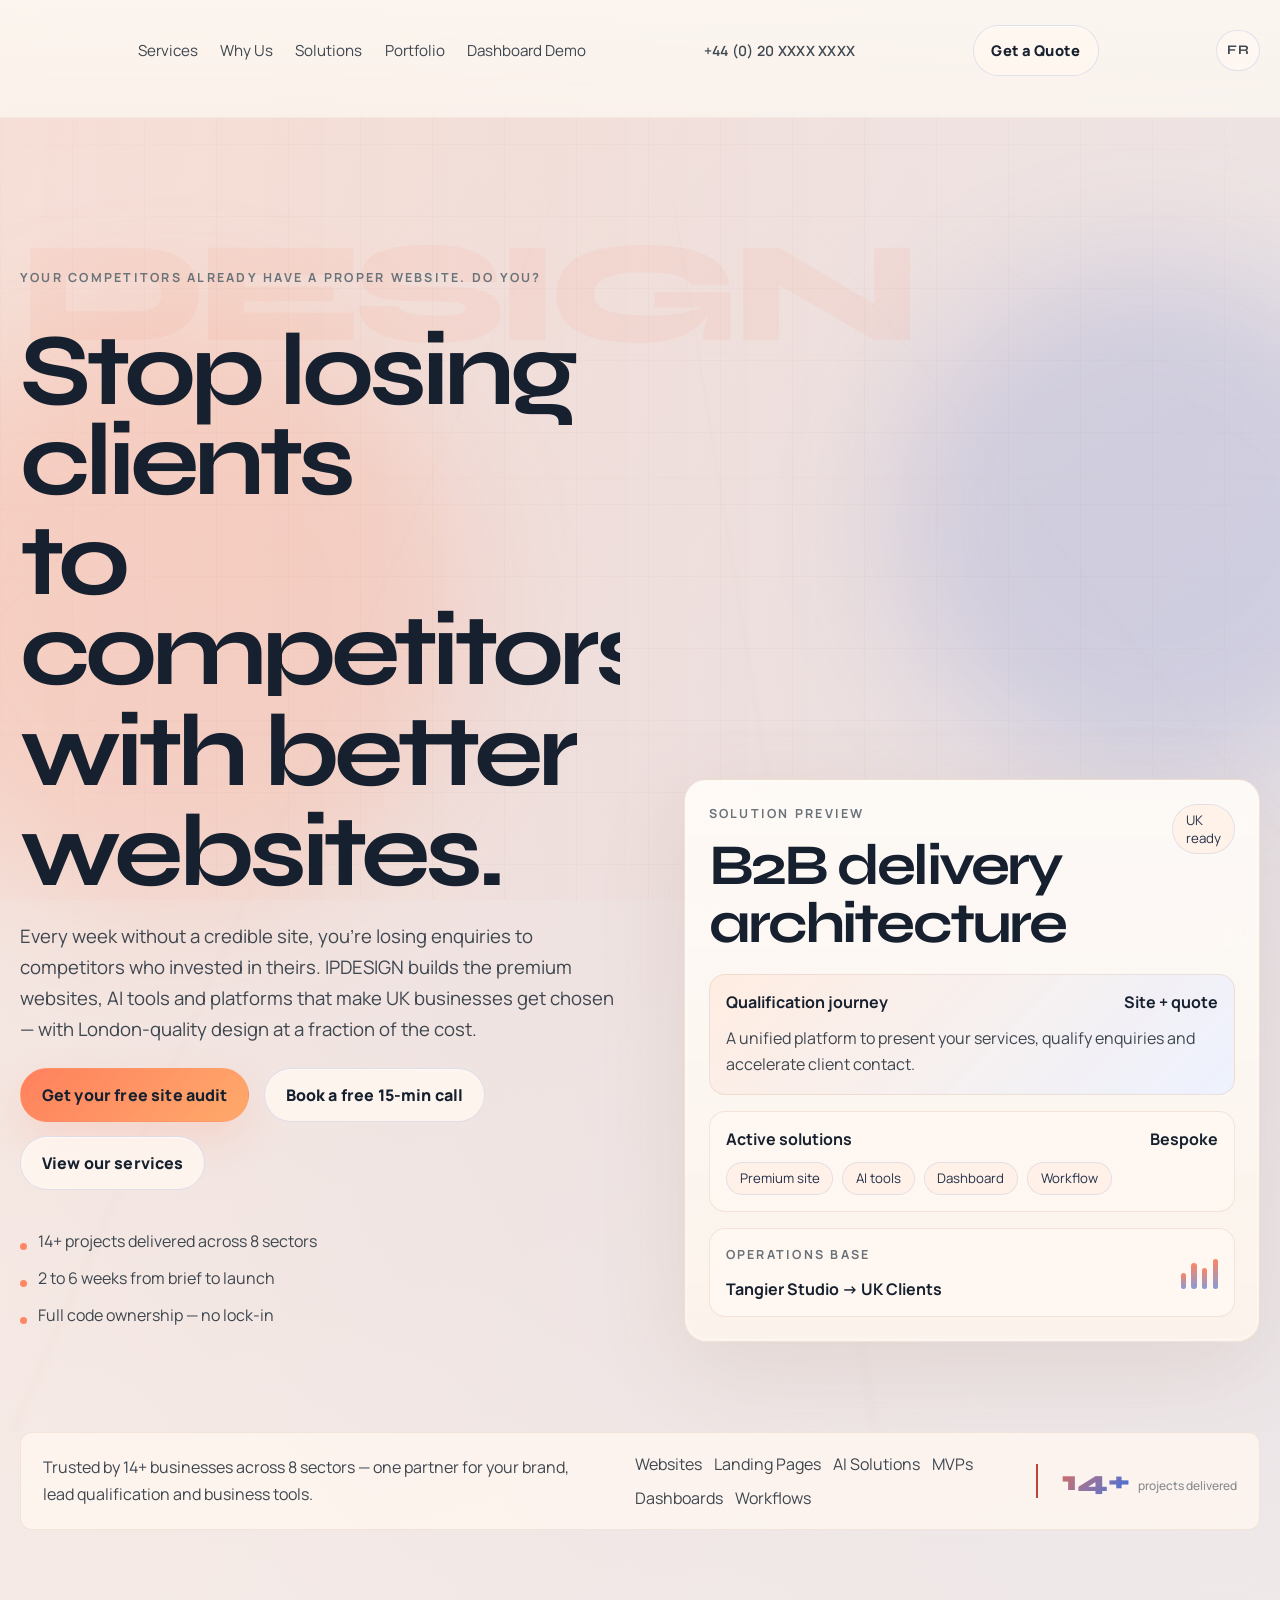
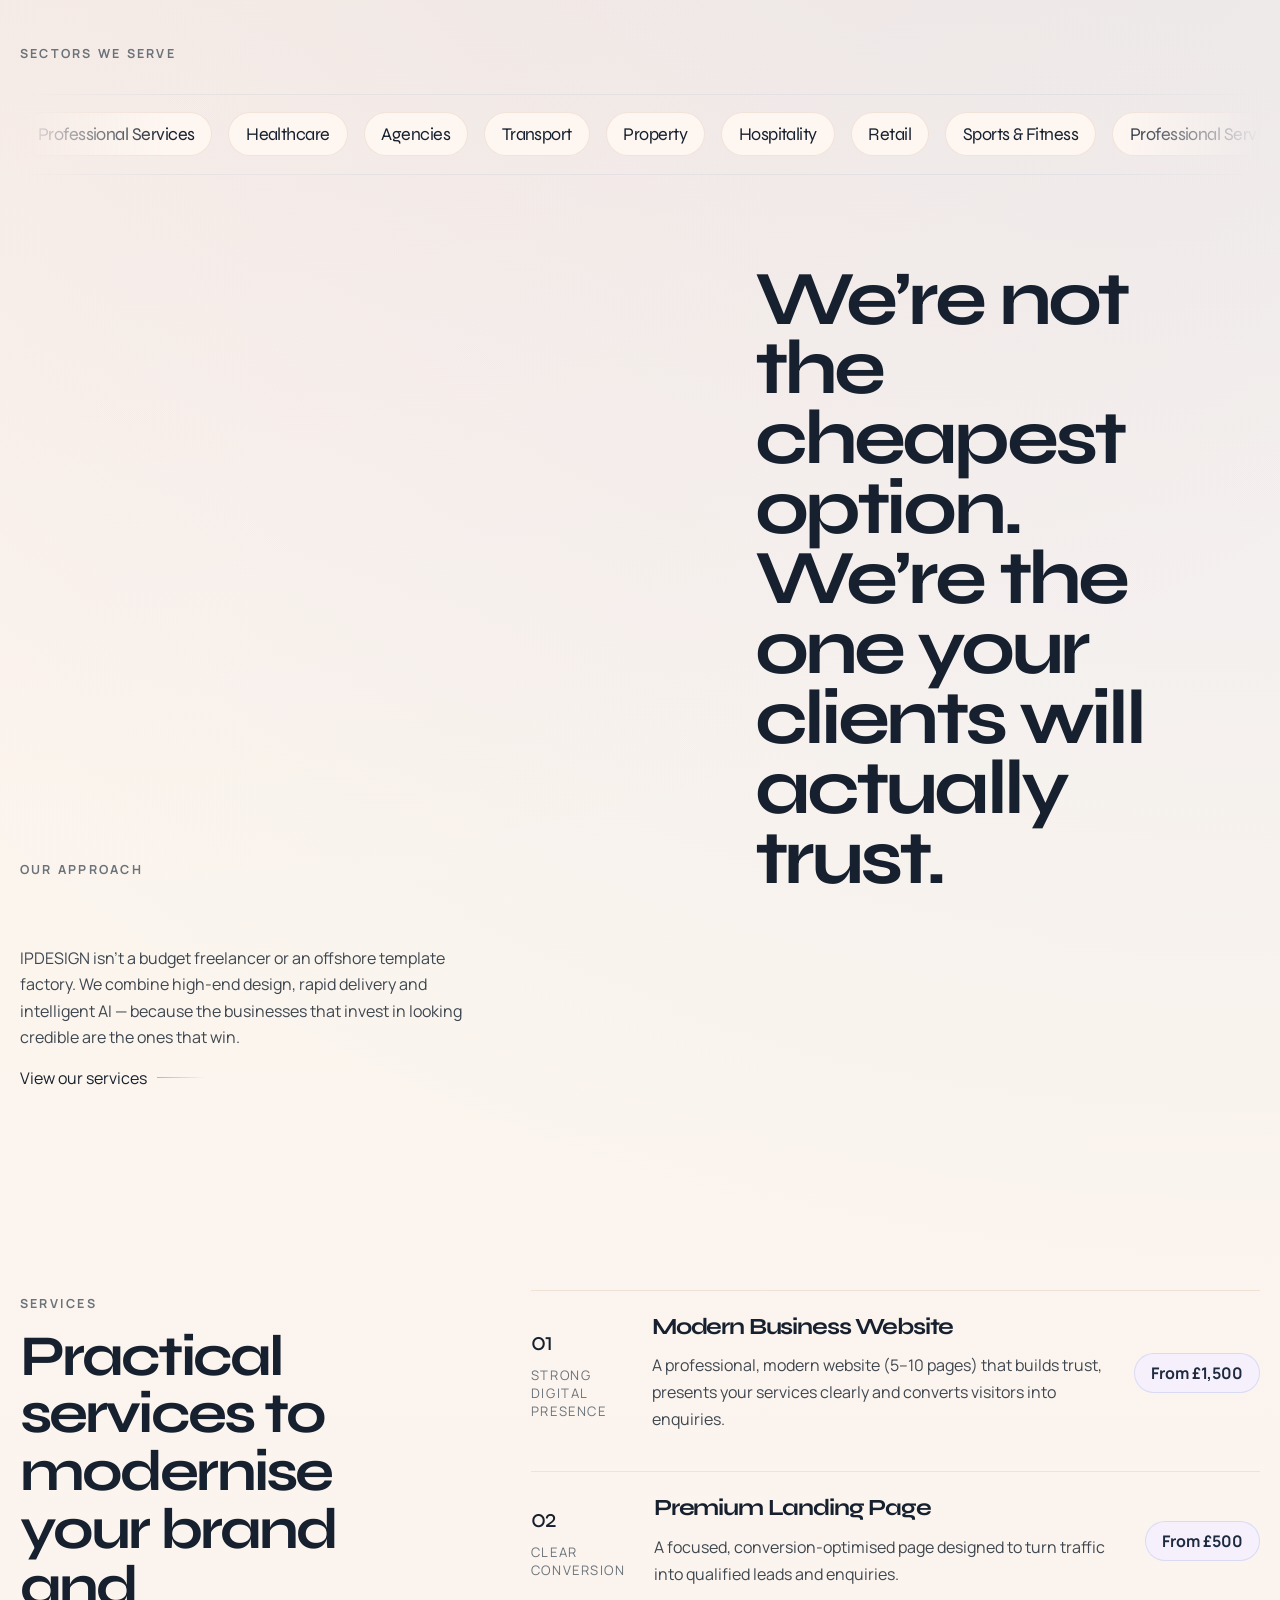
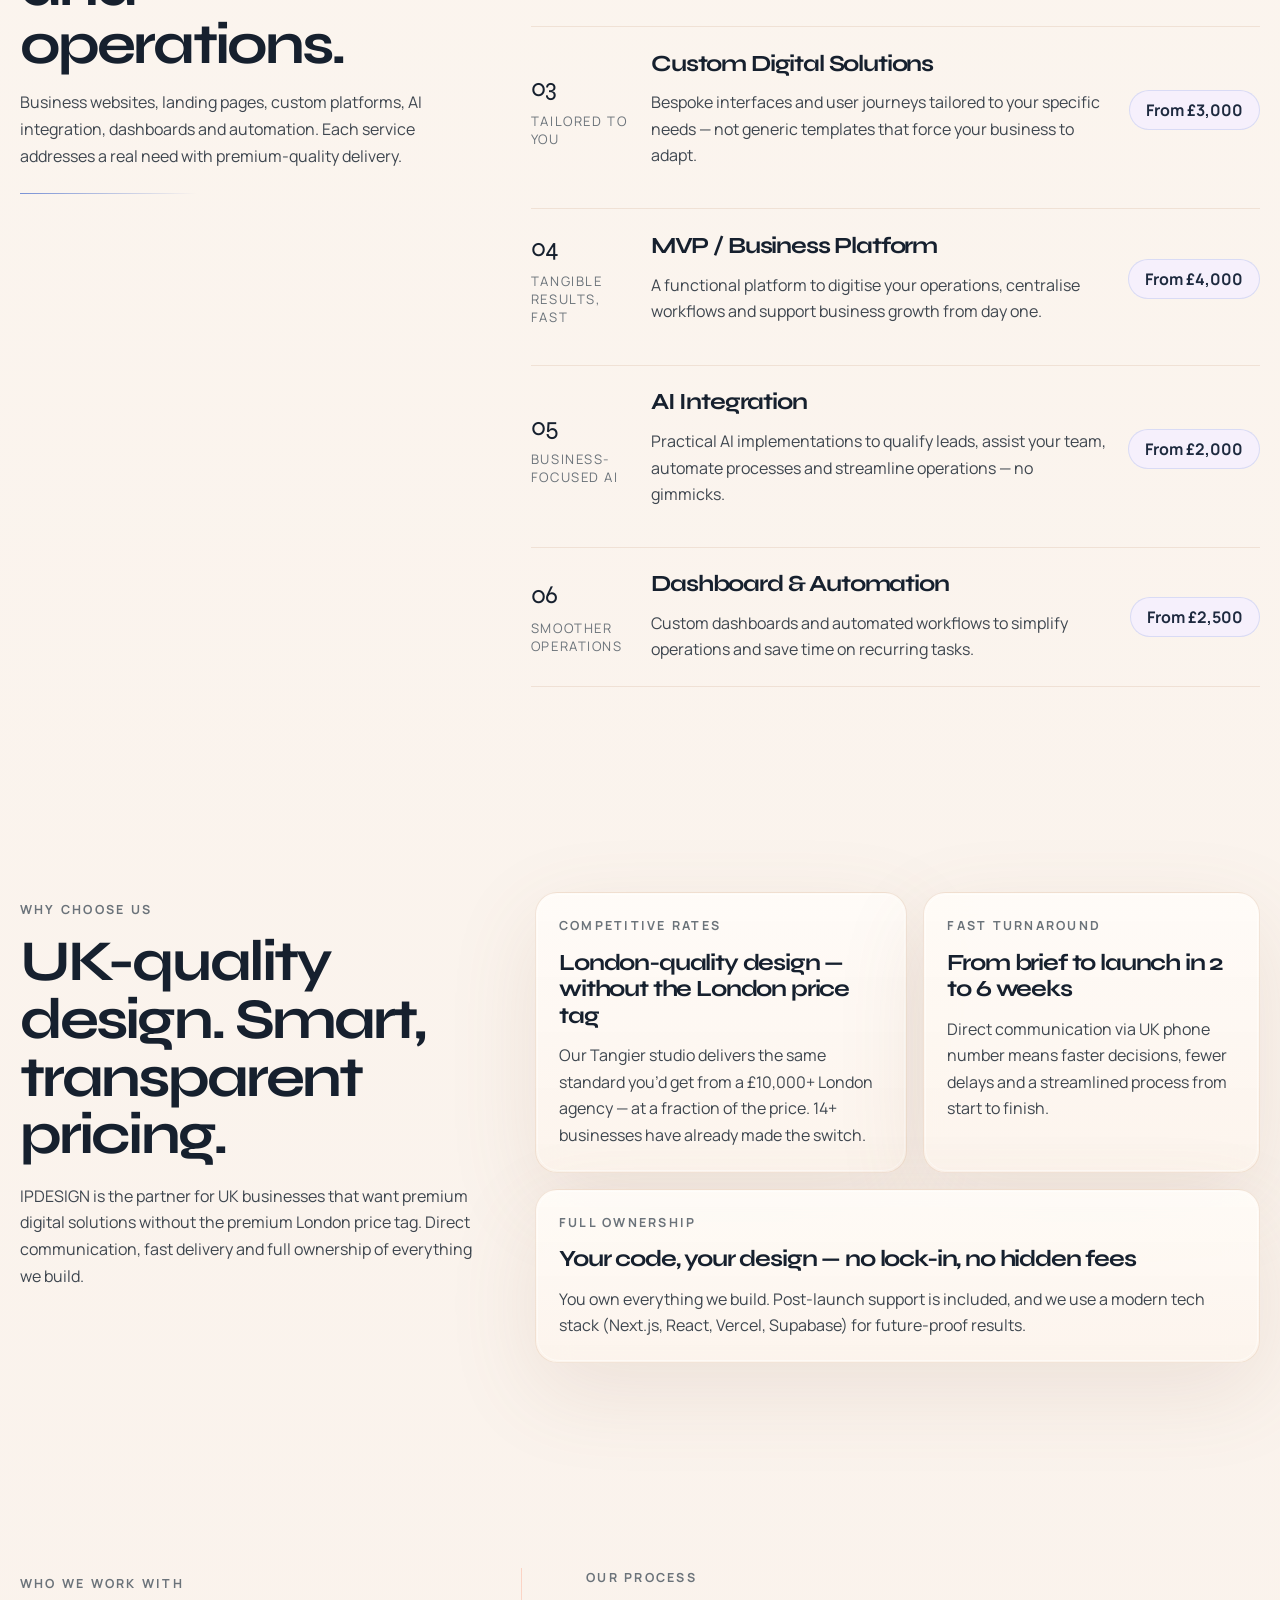
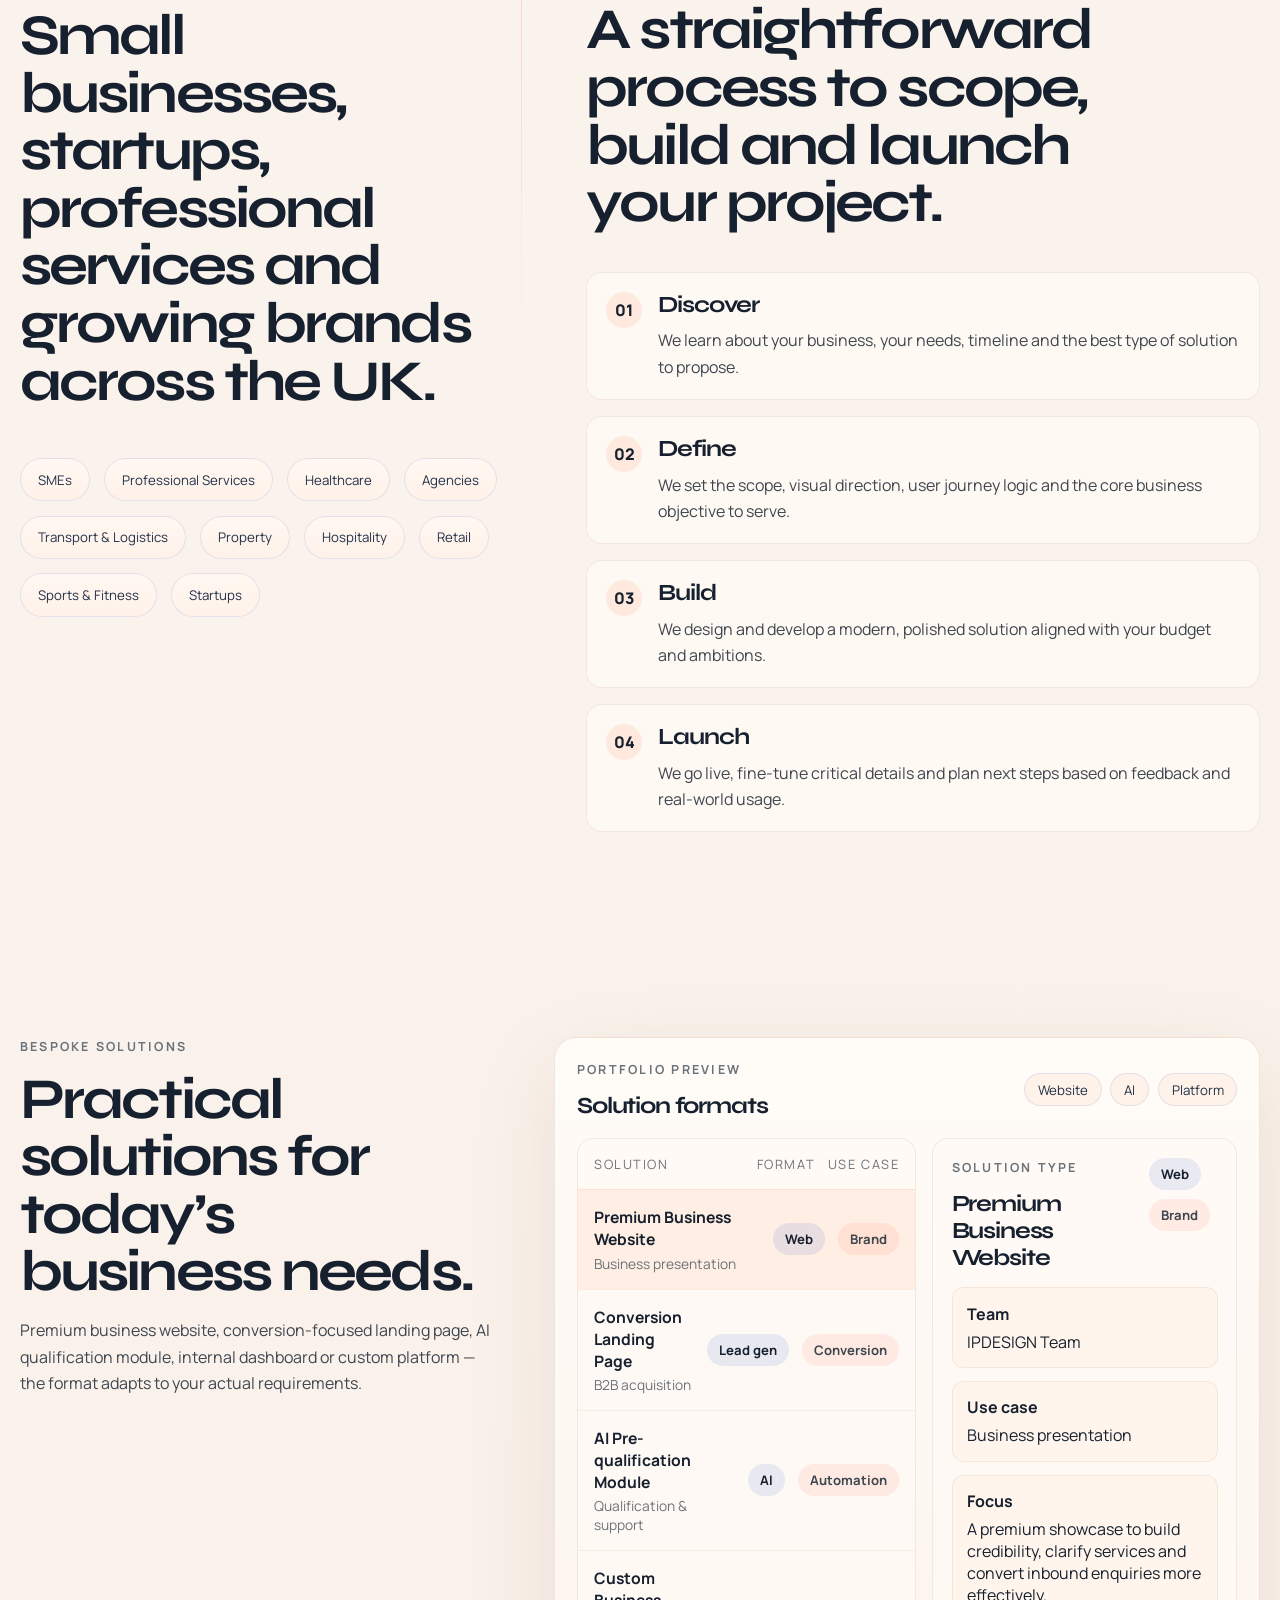
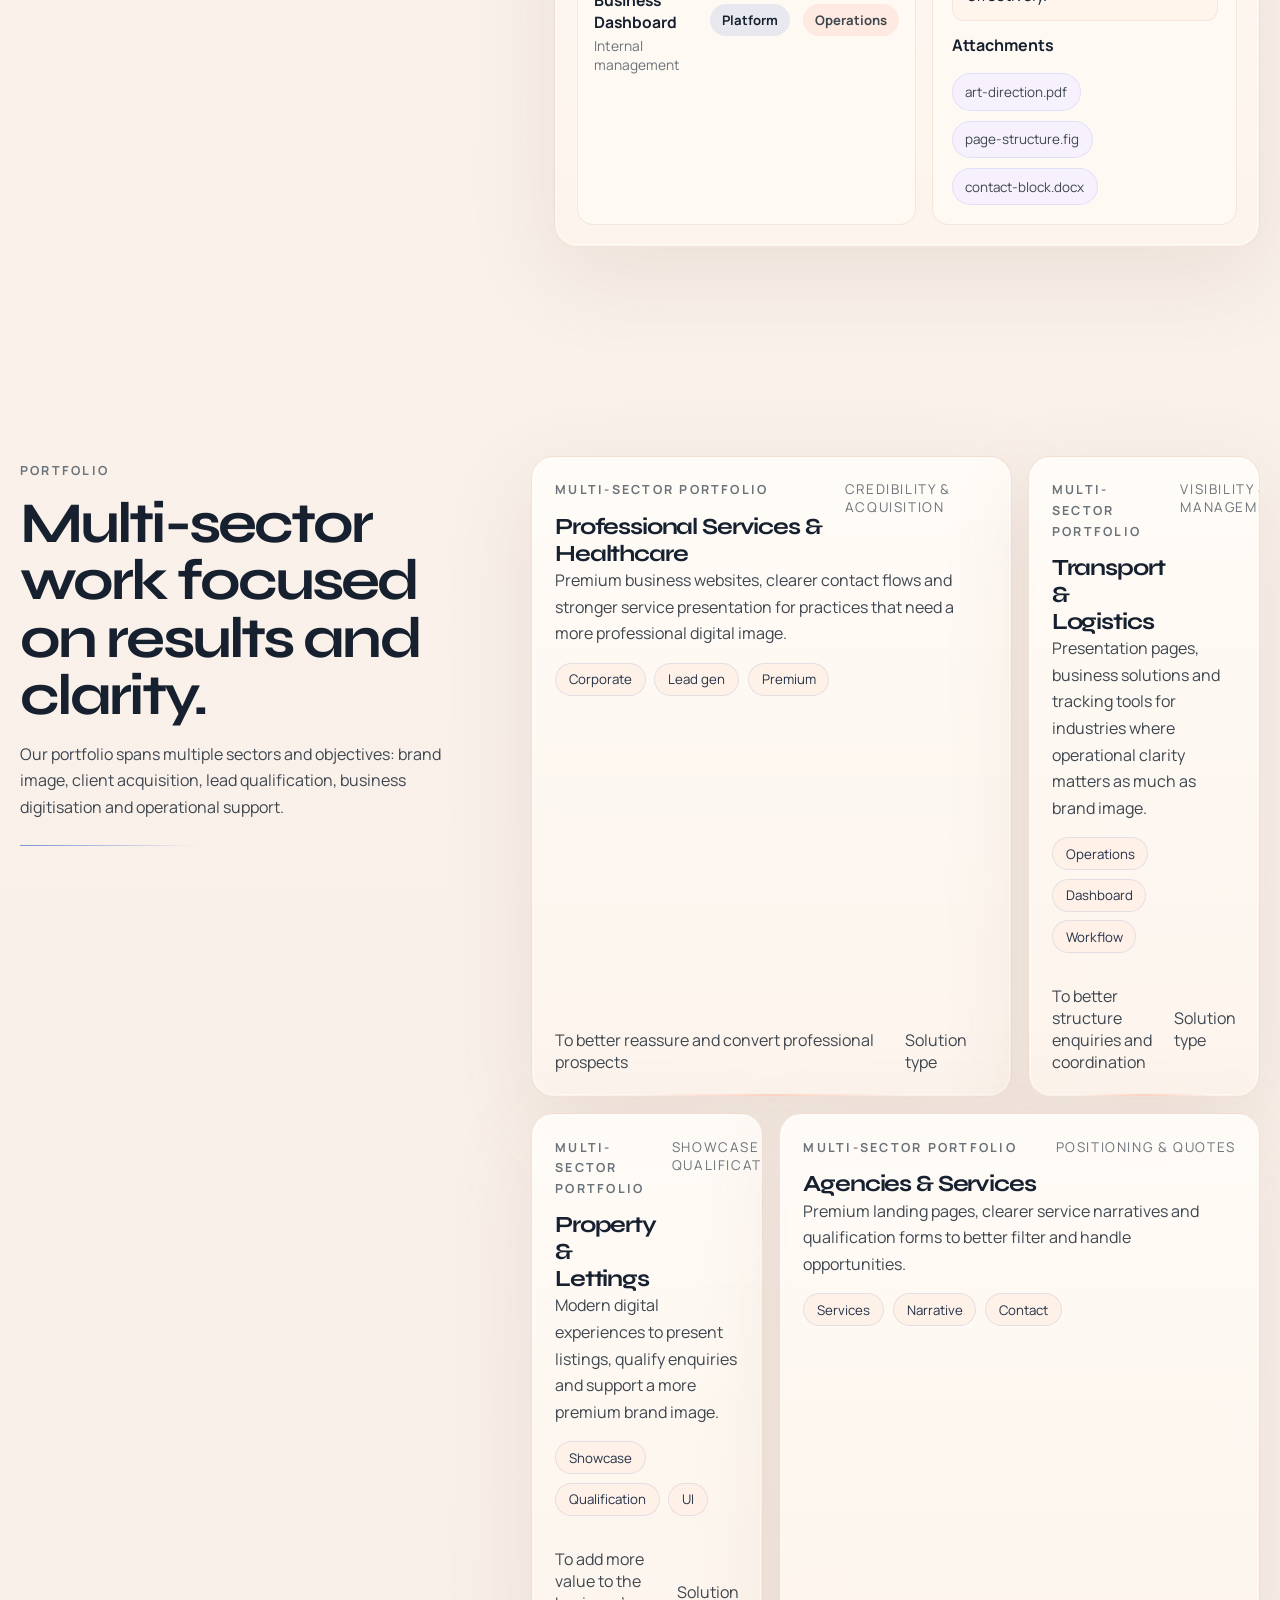
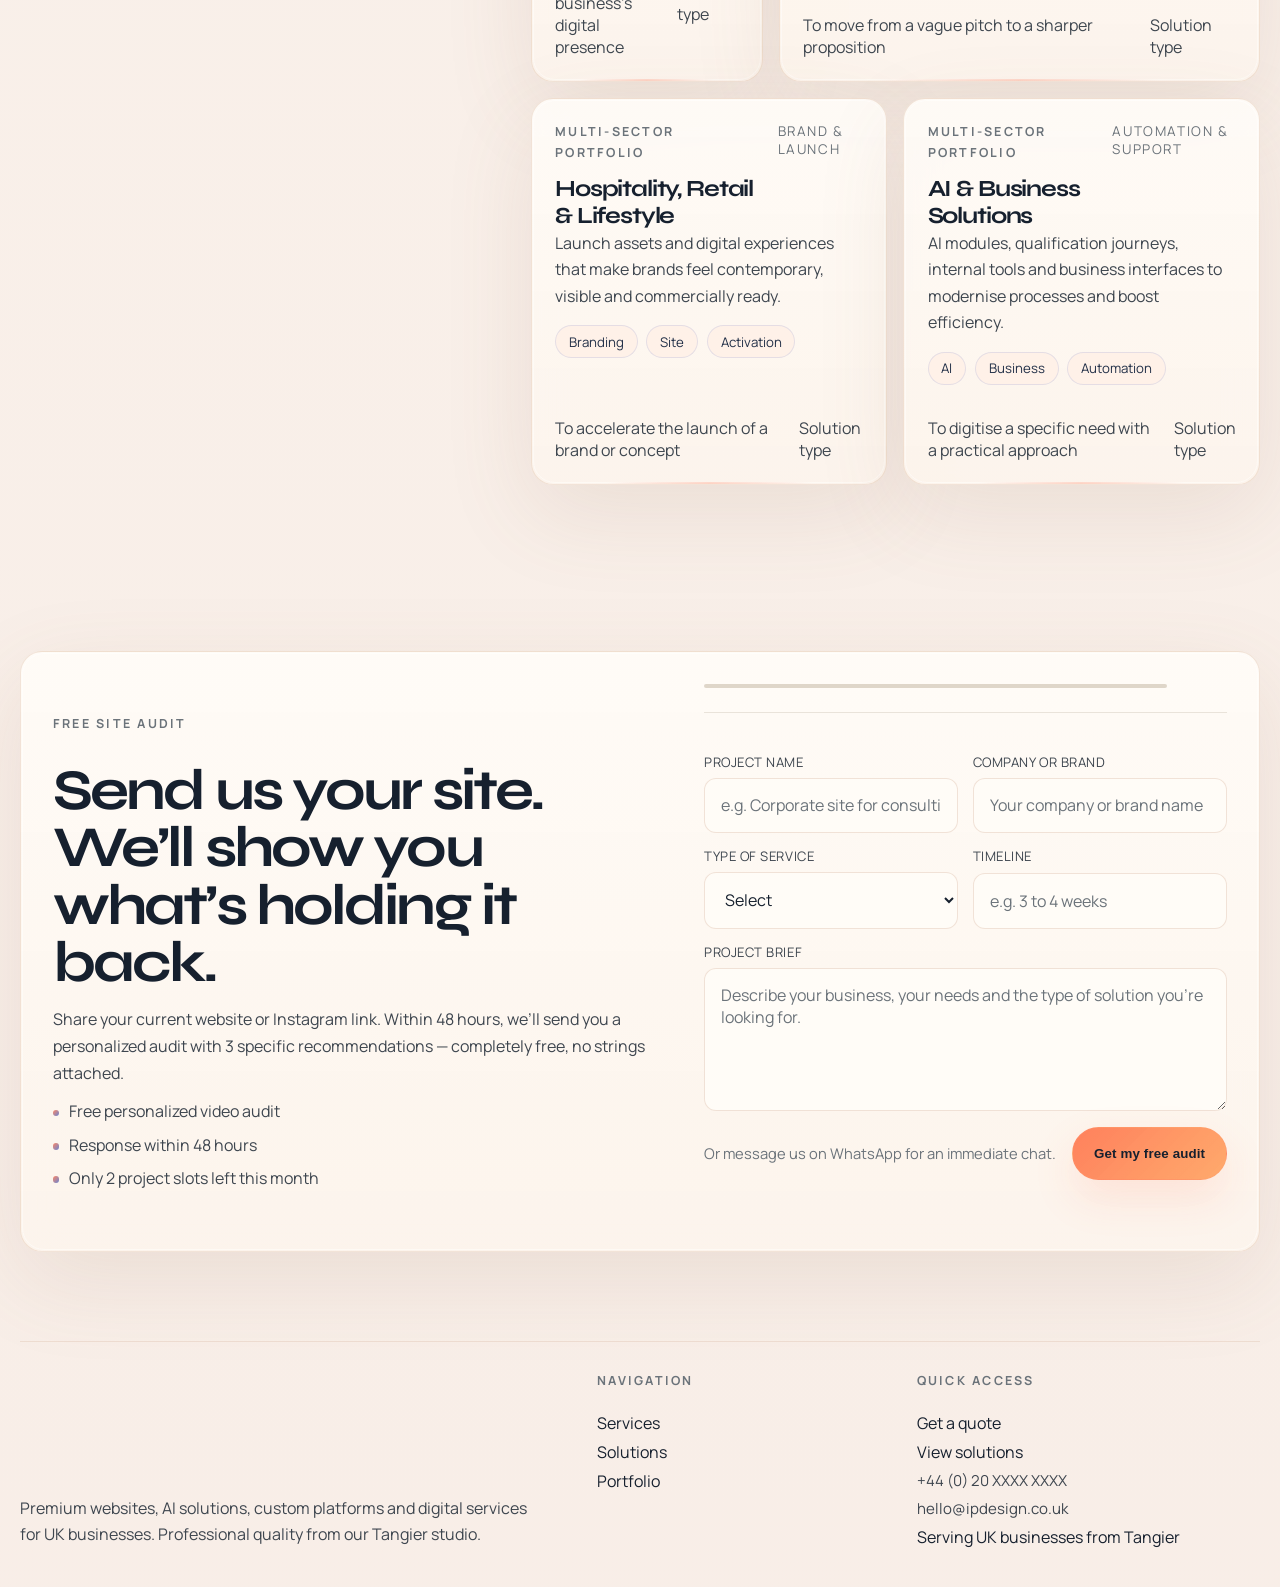
==== commit e0c32cc0: "chore: baseline before homepage redesign Co-Authored-By: Claude Opus 4.6 (1M context) <noreply@anthr" ====
--- a/index.html
+++ b/index.html
@@ -108,6 +108,10 @@
           <div class="container trust-band__inner">
             <p id="trust-band-text"></p>
             <div class="trust-band__items" id="trust-band-items"></div>
+            <div class="trust-band__proof">
+              <span class="trust-band__count">14+</span>
+              <span class="trust-band__count-label" id="trust-band-count-label">projects delivered</span>
+            </div>
           </div>
         </section>
 
@@ -227,6 +231,10 @@
                 <ul class="cta-block__signals" id="cta-signals"></ul>
               </div>
               <form class="brief-form" id="brief-form">
+                <div class="brief-form__progress" aria-hidden="true">
+                  <div class="brief-form__progress-bar" id="form-progress-bar"></div>
+                  <span class="brief-form__progress-text" id="form-progress-text"></span>
+                </div>
                 <div class="brief-form__grid">
                   <label class="field">
                     <span id="form-label-project">Project name</span>
@@ -267,6 +275,15 @@
                   <button class="button" type="submit" id="brief-submit"></button>
                 </div>
                 <p class="brief-form__status" id="brief-status" aria-live="polite"></p>
+                <div class="brief-form__success" id="form-success" hidden>
+                  <h3>Your audit is on its way.</h3>
+                  <p>We'll review your site and send a personalized video audit within 48 hours. Here's what happens next:</p>
+                  <ol>
+                    <li>We review your current site and identify the top 3 opportunities</li>
+                    <li>We record a short video walkthrough with specific recommendations</li>
+                    <li>If you'd like to move forward, we'll scope the project together</li>
+                  </ol>
+                </div>
               </form>
             </div>
           </div>
--- a/styles.css
+++ b/styles.css
@@ -1901,3 +1901,128 @@
     filter: none;
   }
 }
+
+/* ── Psychology: Form Progress Bar ──────────────────────────── */
+.brief-form__progress {
+  display: flex;
+  align-items: center;
+  gap: 0.75rem;
+  margin-block-end: 1.5rem;
+  padding-block-end: 1.5rem;
+  border-block-end: 1px solid oklch(0.85 0.02 75 / 0.5);
+}
+
+.brief-form__progress-bar {
+  flex: 1;
+  height: 4px;
+  border-radius: 2px;
+  background: oklch(0.88 0.02 75);
+  position: relative;
+  overflow: hidden;
+}
+
+.brief-form__progress-bar::after {
+  content: "";
+  position: absolute;
+  inset: 0;
+  background: linear-gradient(90deg, oklch(0.65 0.15 30), oklch(0.55 0.2 260));
+  border-radius: inherit;
+  transform-origin: left;
+  transform: scaleX(var(--progress, 0));
+  transition: transform 0.4s cubic-bezier(0.16, 1, 0.3, 1);
+}
+
+.brief-form__progress-text {
+  font-size: 0.75rem;
+  font-weight: 600;
+  color: oklch(0.45 0.05 260);
+  white-space: nowrap;
+  min-width: 6ch;
+}
+
+/* ── Psychology: Post-submission Success ─────────────────────── */
+.brief-form__success {
+  padding: 2rem;
+  border-radius: 18px;
+  background: oklch(0.96 0.02 140 / 0.5);
+  border: 1px solid oklch(0.85 0.05 140);
+  animation: successReveal 0.5s cubic-bezier(0.16, 1, 0.3, 1) both;
+}
+
+@keyframes successReveal {
+  from {
+    opacity: 0;
+    transform: translateY(8px);
+  }
+}
+
+.brief-form__success h3 {
+  font-family: "Syne", sans-serif;
+  font-size: 1.25rem;
+  font-weight: 700;
+  margin-block-end: 0.5rem;
+  color: oklch(0.35 0.08 140);
+}
+
+.brief-form__success p {
+  font-size: 0.875rem;
+  margin-block-end: 1rem;
+  opacity: 0.7;
+}
+
+.brief-form__success ol {
+  list-style: none;
+  counter-reset: success-steps;
+  display: flex;
+  flex-direction: column;
+  gap: 0.5rem;
+}
+
+.brief-form__success ol li {
+  counter-increment: success-steps;
+  display: flex;
+  align-items: baseline;
+  gap: 0.75rem;
+  font-size: 0.8rem;
+}
+
+.brief-form__success ol li::before {
+  content: counter(success-steps);
+  display: flex;
+  align-items: center;
+  justify-content: center;
+  min-width: 1.5rem;
+  height: 1.5rem;
+  border-radius: 50%;
+  background: oklch(0.35 0.08 140);
+  color: oklch(0.98 0.01 140);
+  font-size: 0.7rem;
+  font-weight: 700;
+}
+
+/* ── Psychology: Trust Band Proof Counter ────────────────────── */
+.trust-band__proof {
+  display: flex;
+  align-items: baseline;
+  gap: 0.5rem;
+  padding-inline-start: 1.5rem;
+  border-inline-start: 2px solid oklch(0.55 0.15 30);
+  margin-inline-start: auto;
+  white-space: nowrap;
+}
+
+.trust-band__count {
+  font-family: "Syne", sans-serif;
+  font-size: 1.75rem;
+  font-weight: 800;
+  background: linear-gradient(135deg, oklch(0.65 0.15 30), oklch(0.55 0.2 260));
+  -webkit-background-clip: text;
+  -webkit-text-fill-color: transparent;
+  background-clip: text;
+}
+
+.trust-band__count-label {
+  font-size: 0.75rem;
+  font-weight: 500;
+  opacity: 0.5;
+}
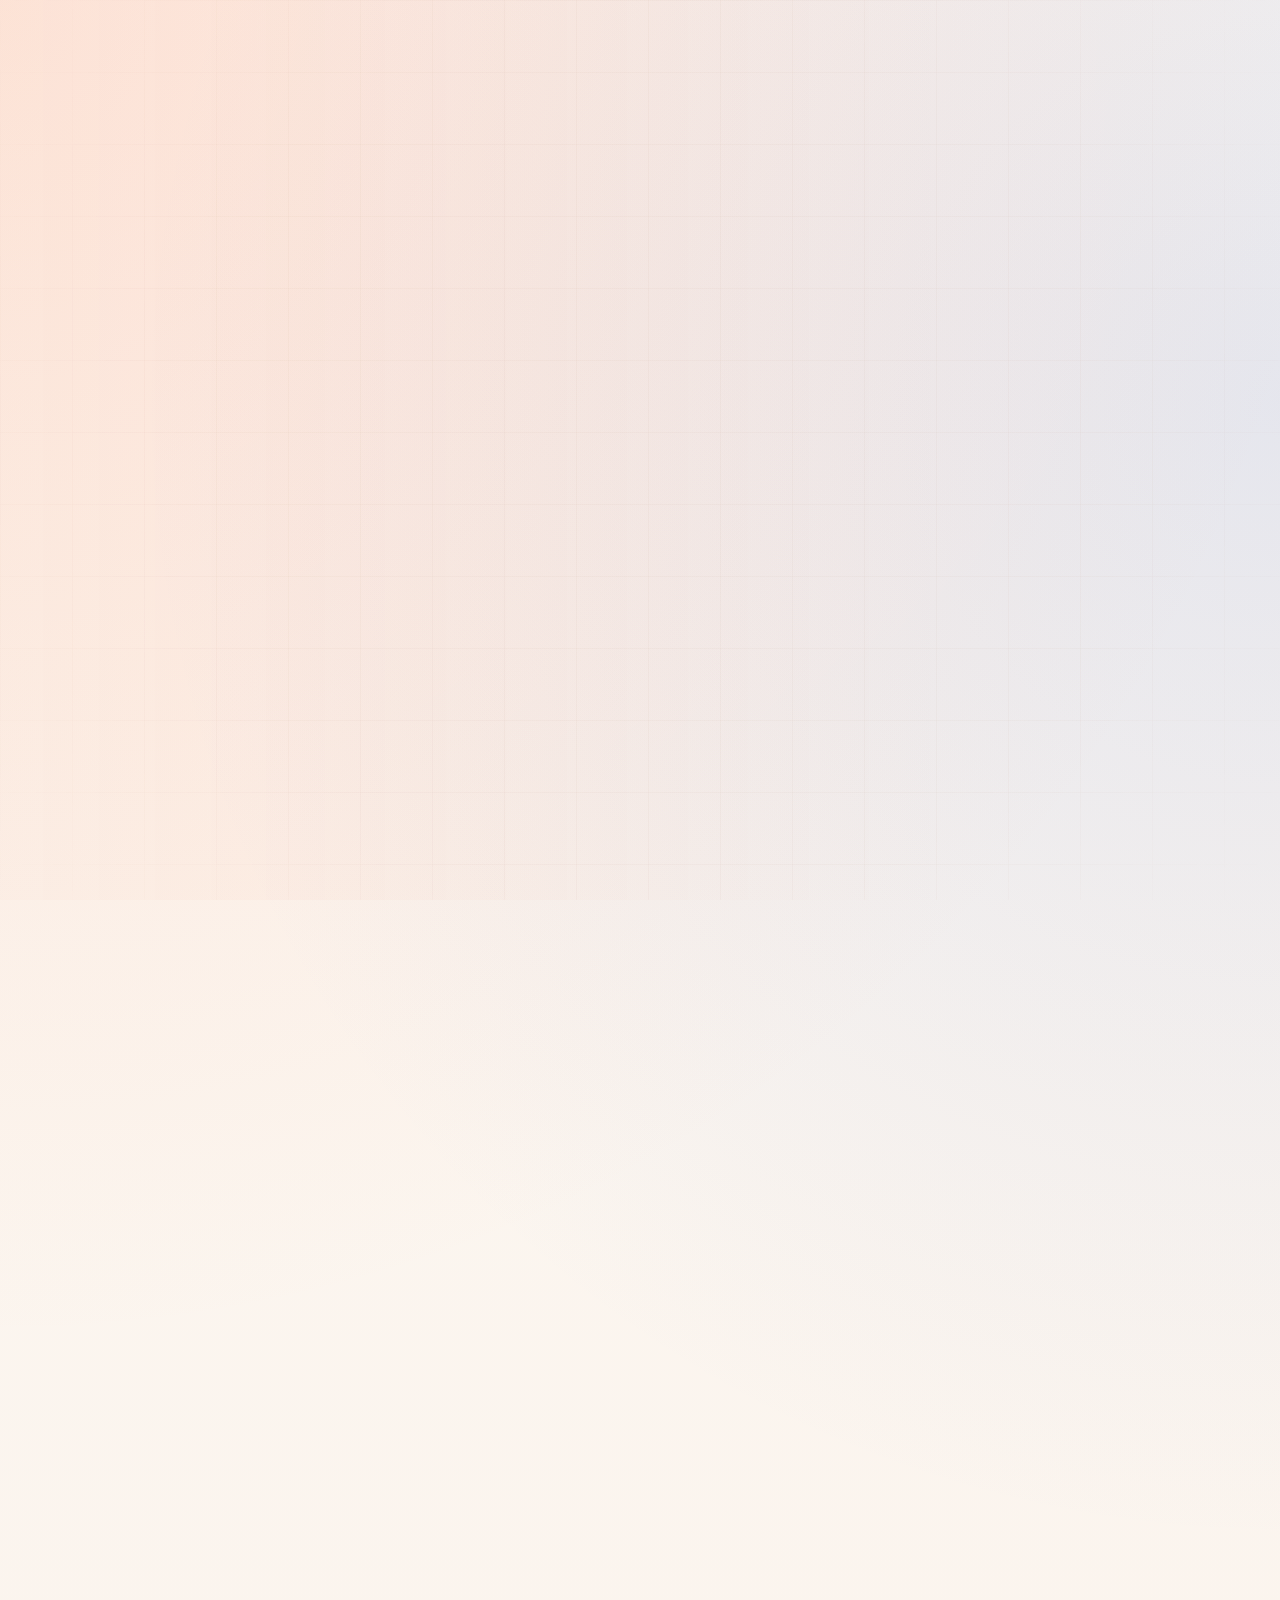
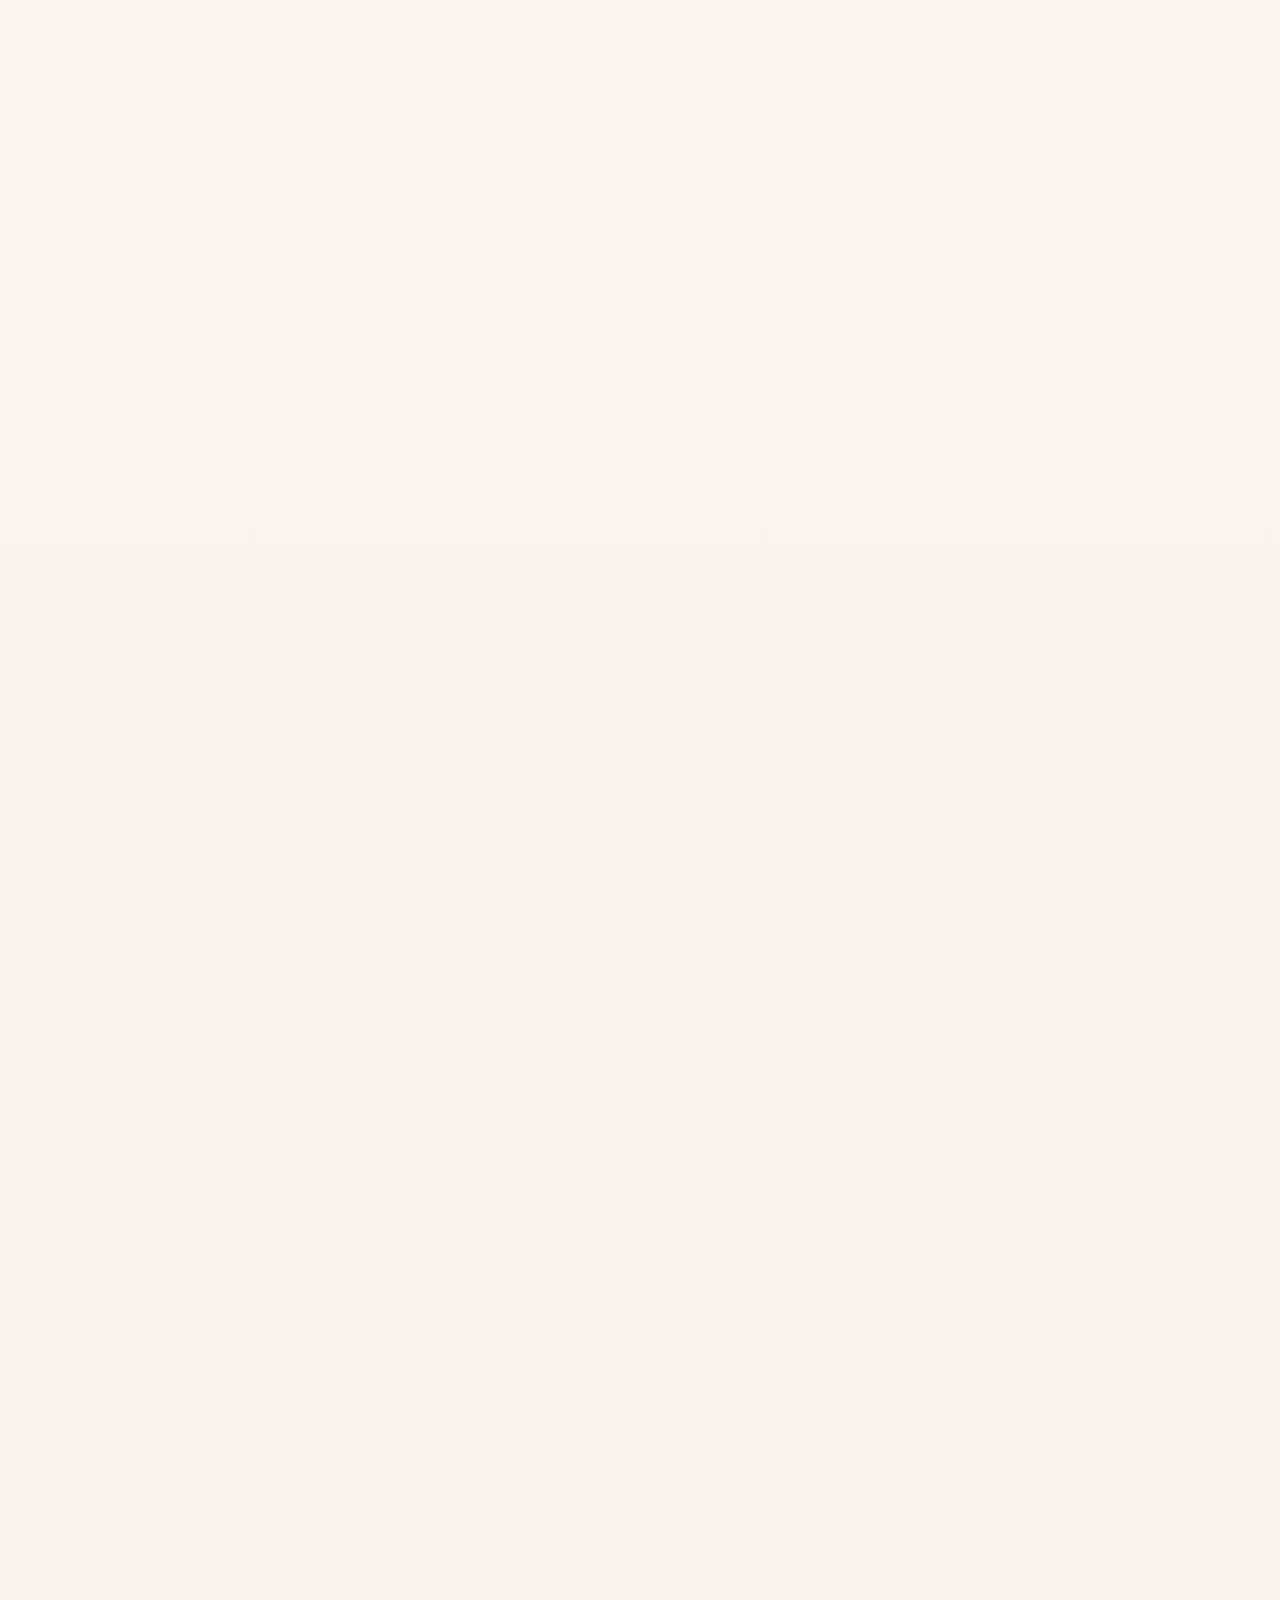
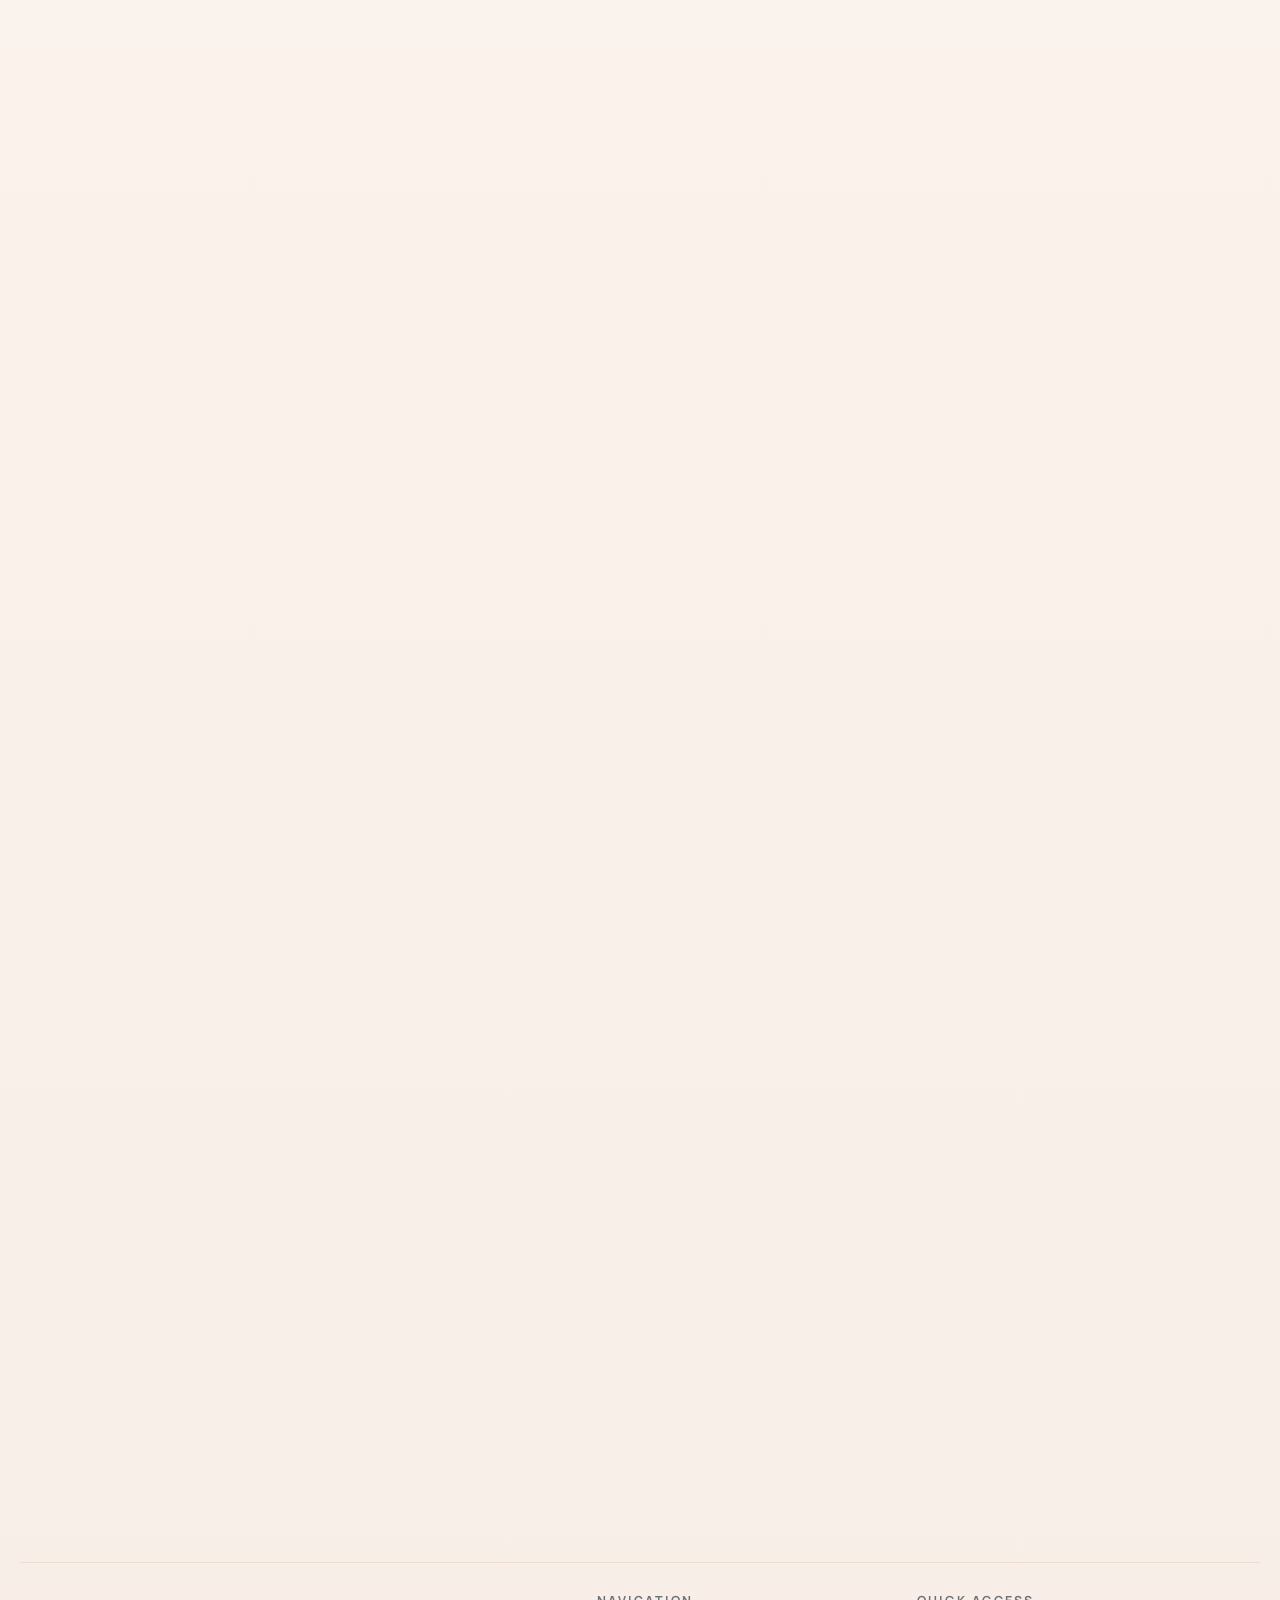
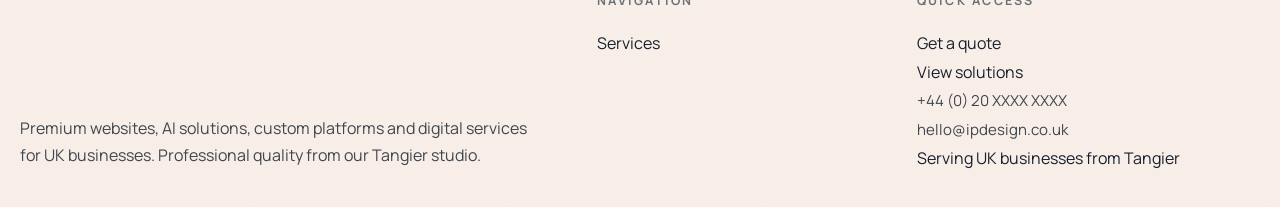
==== commit f179eb4f: "Rebuild index.html with 8 conversion-optimized sections Replace old main content with new section st" ====
--- a/index.html
+++ b/index.html
@@ -28,8 +28,8 @@
           <nav class="site-nav" aria-label="Main navigation">
             <a href="#services" id="nav-services">Services</a>
             <a href="#why" id="nav-why">Why Us</a>
-            <a href="#portal" id="nav-portal">Solutions</a>
-            <a href="#ventures" id="nav-ventures">Portfolio</a>
+            <a href="#proof" id="nav-proof">Portfolio</a>
+            <a href="#process" id="nav-process">Process</a>
             <a href="/dashboard" id="nav-dashboard">Dashboard Demo</a>
           </nav>
           <a class="header-phone" href="tel:+4402000000000" id="header-phone">+44 (0) 20 XXXX XXXX</a>
@@ -39,7 +39,8 @@
       </header>
 
       <main>
-        <section class="hero section section--flush" id="top">
+        <!-- Section 1 — Hero -->
+        <section class="hero section section--flush" id="top" data-reveal>
           <div class="hero__backdrop" aria-hidden="true">
             <div class="hero__gradient hero__gradient--one"></div>
             <div class="hero__gradient hero__gradient--two"></div>
@@ -50,242 +51,120 @@
           </div>
 
           <div class="container hero__layout">
-            <div class="hero__content" data-reveal data-delay="0" data-watermark="DESIGN">
+            <div class="hero__content" data-reveal data-delay="0">
               <p class="eyebrow" id="hero-eyebrow"></p>
               <h1 class="hero-title" id="hero-title"></h1>
               <p class="hero__lead" id="hero-lead"></p>
-              <div class="hero__actions">
-                <a class="button" href="#contact" id="hero-primary-cta"></a>
-                <a class="button button--ghost" href="tel:+4402000000000" id="hero-call-cta"></a>
-                <a class="button button--ghost" href="#services" id="hero-tertiary-cta"></a>
+              <div class="hero-ctas">
+                <a class="button button--primary" href="#contact" id="hero-primary-cta"></a>
+                <a class="button button--ghost" href="#services" id="hero-ghost-cta"></a>
               </div>
-              <ul class="hero__signals" aria-label="Capabilities" id="hero-signals"></ul>
-            </div>
-
-            <div class="hero__panel interactive-card" data-reveal data-delay="140">
-              <div class="panel panel--hero">
-                <div class="panel__header">
-                  <div>
-                    <p class="panel__eyebrow" id="hero-panel-eyebrow"></p>
-                    <h2 id="hero-panel-title"></h2>
-                  </div>
-                  <span class="status-pill" id="hero-panel-status"></span>
-                </div>
-                <div class="hero-stack">
-                  <article class="hero-stack__card hero-stack__card--primary">
-                    <div class="hero-stack__heading">
-                      <span id="hero-card-primary-title"></span>
-                      <span id="hero-card-primary-meta"></span>
-                    </div>
-                    <p id="hero-card-primary-text"></p>
-                  </article>
-                  <article class="hero-stack__card">
-                    <div class="hero-stack__heading">
-                      <span id="hero-card-secondary-title"></span>
-                      <span id="hero-card-secondary-meta"></span>
-                    </div>
-                    <div class="hero-tags" id="hero-card-tags"></div>
-                  </article>
-                  <article class="hero-stack__card hero-stack__card--row">
-                    <div>
-                      <p class="mini-label" id="hero-card-tertiary-label"></p>
-                      <strong id="hero-card-tertiary-title"></strong>
-                    </div>
-                    <div class="signal-bars" aria-hidden="true">
-                      <span></span>
-                      <span></span>
-                      <span></span>
-                      <span></span>
-                    </div>
-                  </article>
-                </div>
+              <div class="trust-bar" id="trust-bar"></div>
+            </div>
+          </div>
+        </section>
+
+        <!-- Section 2 — Problem / Agitation -->
+        <section class="section problem" id="problem" data-reveal>
+          <div class="container">
+            <div class="problem__grid">
+              <div class="problem__copy">
+                <p class="eyebrow" id="problem-eyebrow"></p>
+                <h2 id="problem-title"></h2>
               </div>
-            </div>
-          </div>
-        </section>
-
-        <section class="section trust-band" data-reveal>
-          <div class="container trust-band__inner">
-            <p id="trust-band-text"></p>
-            <div class="trust-band__items" id="trust-band-items"></div>
-            <div class="trust-band__proof">
-              <span class="trust-band__count">14+</span>
-              <span class="trust-band__count-label" id="trust-band-count-label">projects delivered</span>
-            </div>
-          </div>
-        </section>
-
-        <section class="showcase-strip" data-reveal>
-          <div class="container showcase-strip__inner">
-            <p class="eyebrow" id="showcase-eyebrow"></p>
-            <div class="showcase-marquee">
-              <div class="showcase-marquee__track" id="showcase-marquee"></div>
-            </div>
-          </div>
-        </section>
-
-        <section class="section editorial-break">
-          <div class="container editorial-break__layout">
-            <p class="eyebrow" id="manifesto-eyebrow" data-reveal></p>
-            <h2 class="editorial-break__title" id="manifesto-title" data-reveal data-delay="60"></h2>
-            <div class="editorial-break__support" data-reveal data-delay="120">
-              <p id="manifesto-text"></p>
-              <a class="text-link editorial-break__link" href="#services" id="manifesto-link"></a>
-            </div>
-          </div>
-        </section>
-
-        <section class="section" id="services">
-          <div class="container section-shell section-shell--services">
-            <div class="section-heading section-heading--sticky section-heading--rail" data-reveal>
+              <div class="problem__cards" id="problem-cards"></div>
+            </div>
+            <blockquote class="manifesto" id="manifesto-quote"></blockquote>
+          </div>
+        </section>
+
+        <!-- Section 3 — Solution Reveal / Differentiation -->
+        <section class="section differentiation" id="why" data-reveal>
+          <div class="container">
+            <div class="section-heading section-heading--center">
+              <p class="eyebrow" id="why-eyebrow"></p>
+              <h2 id="why-title"></h2>
+            </div>
+            <div class="pillars" id="pillars-grid"></div>
+          </div>
+        </section>
+
+        <!-- Section 4 — Services Grid -->
+        <section class="section" id="services" data-reveal>
+          <div class="container">
+            <div class="section-heading section-heading--center">
               <p class="eyebrow" id="services-eyebrow"></p>
               <h2 id="services-title"></h2>
-              <p id="services-text"></p>
             </div>
             <div class="services-grid" id="services-grid"></div>
           </div>
         </section>
 
-        <section class="section" id="why">
-          <div class="container why-layout">
-            <div class="why-copy" data-reveal>
-              <p class="eyebrow" id="why-eyebrow"></p>
-              <h2 id="why-title"></h2>
-              <p id="why-text"></p>
-            </div>
-            <div class="why-panels" data-reveal data-delay="120" id="why-panels"></div>
-          </div>
-        </section>
-
-        <section class="section">
-          <div class="container operations-layout">
-            <div class="operations-intro" data-reveal>
-              <div class="section-heading section-heading--tight">
-                <p class="eyebrow" id="industries-eyebrow"></p>
-                <h2 id="industries-title"></h2>
-              </div>
-              <div class="industries-cloud" id="industries-cloud"></div>
-            </div>
-
-            <div class="operations-process" data-reveal data-delay="120">
-              <div class="section-heading section-heading--tight">
-                <p class="eyebrow" id="process-eyebrow"></p>
-                <h2 id="process-title"></h2>
-              </div>
-              <div class="process-list" id="process-list"></div>
-            </div>
-          </div>
-        </section>
-
-        <section class="section" id="portal">
-          <div class="container portal-layout">
-            <div class="section-heading section-heading--sticky" data-reveal>
-              <p class="eyebrow" id="portal-eyebrow"></p>
-              <h2 id="portal-title"></h2>
-              <p id="portal-text"></p>
-            </div>
-
-            <div class="portal-preview panel interactive-card" data-reveal data-delay="140">
-              <div class="portal-preview__topbar">
-                <div class="portal-preview__title">
-                  <p class="panel__eyebrow" id="portal-panel-eyebrow"></p>
-                  <h3 id="portal-panel-title"></h3>
-                </div>
-                <div class="portal-preview__filters" id="portal-filters"></div>
-              </div>
-
-              <div class="portal-preview__body">
-                <div class="portal-list">
-                  <div class="portal-list__header">
-                    <span id="portal-header-request"></span>
-                    <span id="portal-header-status"></span>
-                    <span id="portal-header-priority"></span>
-                  </div>
-                  <div class="portal-list__items" id="portal-list"></div>
-                </div>
-
-                <aside class="portal-detail" id="portal-detail" aria-live="polite"></aside>
-              </div>
-            </div>
-          </div>
-        </section>
-
-        <section class="section" id="ventures">
-          <div class="container section-shell section-shell--ventures">
-            <div class="section-heading section-heading--sticky section-heading--rail" data-reveal>
-              <p class="eyebrow" id="ventures-eyebrow"></p>
-              <h2 id="ventures-title"></h2>
-              <p id="ventures-text"></p>
-            </div>
-            <div class="ventures-grid" id="ventures-grid"></div>
-          </div>
-        </section>
-
-        <section class="section section--cta" id="contact">
-          <div class="container">
-            <div class="cta-block panel interactive-card" data-reveal>
-              <div class="cta-block__intro">
+        <!-- Section 5 — Social Proof / Portfolio -->
+        <section class="section proof" id="proof" data-reveal>
+          <div class="container">
+            <div class="proof__grid">
+              <div class="proof__stats" id="proof-stats"></div>
+              <div class="proof__portfolio" id="proof-portfolio"></div>
+            </div>
+            <div class="proof__wordcloud" id="proof-wordcloud"></div>
+          </div>
+        </section>
+
+        <!-- Section 6 — Objection Crusher -->
+        <section class="section objections" id="faq" data-reveal>
+          <div class="container">
+            <div class="section-heading section-heading--center">
+              <p class="eyebrow" id="faq-eyebrow"></p>
+              <h2 id="faq-title"></h2>
+            </div>
+            <div class="accordion" id="faq-accordion"></div>
+            <div class="comparison-table" id="comparison-table"></div>
+          </div>
+        </section>
+
+        <!-- Section 7 — Process Timeline -->
+        <section class="section" id="process" data-reveal>
+          <div class="container">
+            <div class="section-heading section-heading--center">
+              <p class="eyebrow" id="process-eyebrow"></p>
+              <h2 id="process-title"></h2>
+            </div>
+            <div class="timeline" id="timeline"></div>
+          </div>
+        </section>
+
+        <!-- Section 8 — Final CTA / Free Audit Form -->
+        <section class="section section--cta cta-section" id="contact" data-reveal>
+          <div class="container">
+            <div class="cta-section__grid">
+              <div class="cta-section__copy">
                 <p class="eyebrow" id="cta-eyebrow"></p>
                 <h2 id="cta-title"></h2>
                 <p id="cta-text"></p>
-                <ul class="cta-block__signals" id="cta-signals"></ul>
+                <div class="scarcity-badge" id="cta-scarcity"></div>
               </div>
-              <form class="brief-form" id="brief-form">
-                <div class="brief-form__progress" aria-hidden="true">
-                  <div class="brief-form__progress-bar" id="form-progress-bar"></div>
-                  <span class="brief-form__progress-text" id="form-progress-text"></span>
-                </div>
-                <div class="brief-form__grid">
-                  <label class="field">
-                    <span id="form-label-project">Project name</span>
-                    <input type="text" name="project" placeholder="e.g. Corporate site for consulting firm" required />
-                  </label>
-                  <label class="field">
-                    <span id="form-label-company">Company or brand</span>
-                    <input type="text" name="company" placeholder="Your company or brand name" required />
-                  </label>
-                  <label class="field">
-                    <span id="form-label-need">Type of service</span>
-                    <select name="need" required>
-                      <option value="">Select</option>
-                      <option>Modern website</option>
-                      <option>Premium landing page</option>
-                      <option>Custom digital solution</option>
-                      <option>MVP / Business platform</option>
-                      <option>AI integration</option>
-                      <option>Dashboard & automation</option>
-                    </select>
-                  </label>
-                  <label class="field">
-                    <span id="form-label-timeline">Timeline</span>
-                    <input type="text" name="timeline" placeholder="e.g. 3 to 4 weeks" />
-                  </label>
-                  <label class="field field--full">
-                    <span id="form-label-brief">Project brief</span>
-                    <textarea
-                      name="brief"
-                      rows="5"
-                      placeholder="Describe your business, your needs and the type of solution you're looking for."
-                      required
-                    ></textarea>
-                  </label>
-                </div>
-                <div class="brief-form__footer">
-                  <p class="brief-form__note" id="cta-note"></p>
-                  <button class="button" type="submit" id="brief-submit"></button>
-                </div>
-                <p class="brief-form__status" id="brief-status" aria-live="polite"></p>
-                <div class="brief-form__success" id="form-success" hidden>
-                  <h3>Your audit is on its way.</h3>
-                  <p>We'll review your site and send a personalized video audit within 48 hours. Here's what happens next:</p>
-                  <ol>
-                    <li>We review your current site and identify the top 3 opportunities</li>
-                    <li>We record a short video walkthrough with specific recommendations</li>
-                    <li>If you'd like to move forward, we'll scope the project together</li>
-                  </ol>
-                </div>
+              <form class="audit-form" id="audit-form">
+                <label class="field">
+                  <span id="form-label-name">Name</span>
+                  <input type="text" name="name" id="audit-name" required />
+                </label>
+                <label class="field">
+                  <span id="form-label-email">Email</span>
+                  <input type="email" name="email" id="audit-email" required />
+                </label>
+                <label class="field">
+                  <span id="form-label-url">Website URL</span>
+                  <input type="url" name="url" id="audit-url" />
+                </label>
+                <label class="field">
+                  <span id="form-label-message">Message</span>
+                  <textarea name="message" id="audit-message" rows="4"></textarea>
+                </label>
+                <button class="button button--primary" type="submit" id="audit-submit"></button>
               </form>
             </div>
+            <p class="cta-section__trust" id="cta-trust"></p>
           </div>
         </section>
       </main>
@@ -301,13 +180,13 @@
           <div>
             <p class="footer-title" id="footer-links-title"></p>
             <a href="#services" id="footer-link-services"></a>
-            <a href="#portal" id="footer-link-portal"></a>
-            <a href="#ventures" id="footer-link-ventures"></a>
+            <a href="#why" id="footer-link-why"></a>
+            <a href="#proof" id="footer-link-proof"></a>
           </div>
           <div>
             <p class="footer-title" id="footer-contact-title"></p>
             <a href="#contact" id="footer-contact-primary"></a>
-            <a href="#portal" id="footer-contact-secondary"></a>
+            <a href="#process" id="footer-contact-secondary"></a>
             <a class="footer-contact-link" href="tel:+4402000000000" id="footer-phone"></a>
             <a class="footer-contact-link" href="mailto:hello@ipdesign.co.uk" id="footer-email"></a>
             <span id="footer-location"></span>
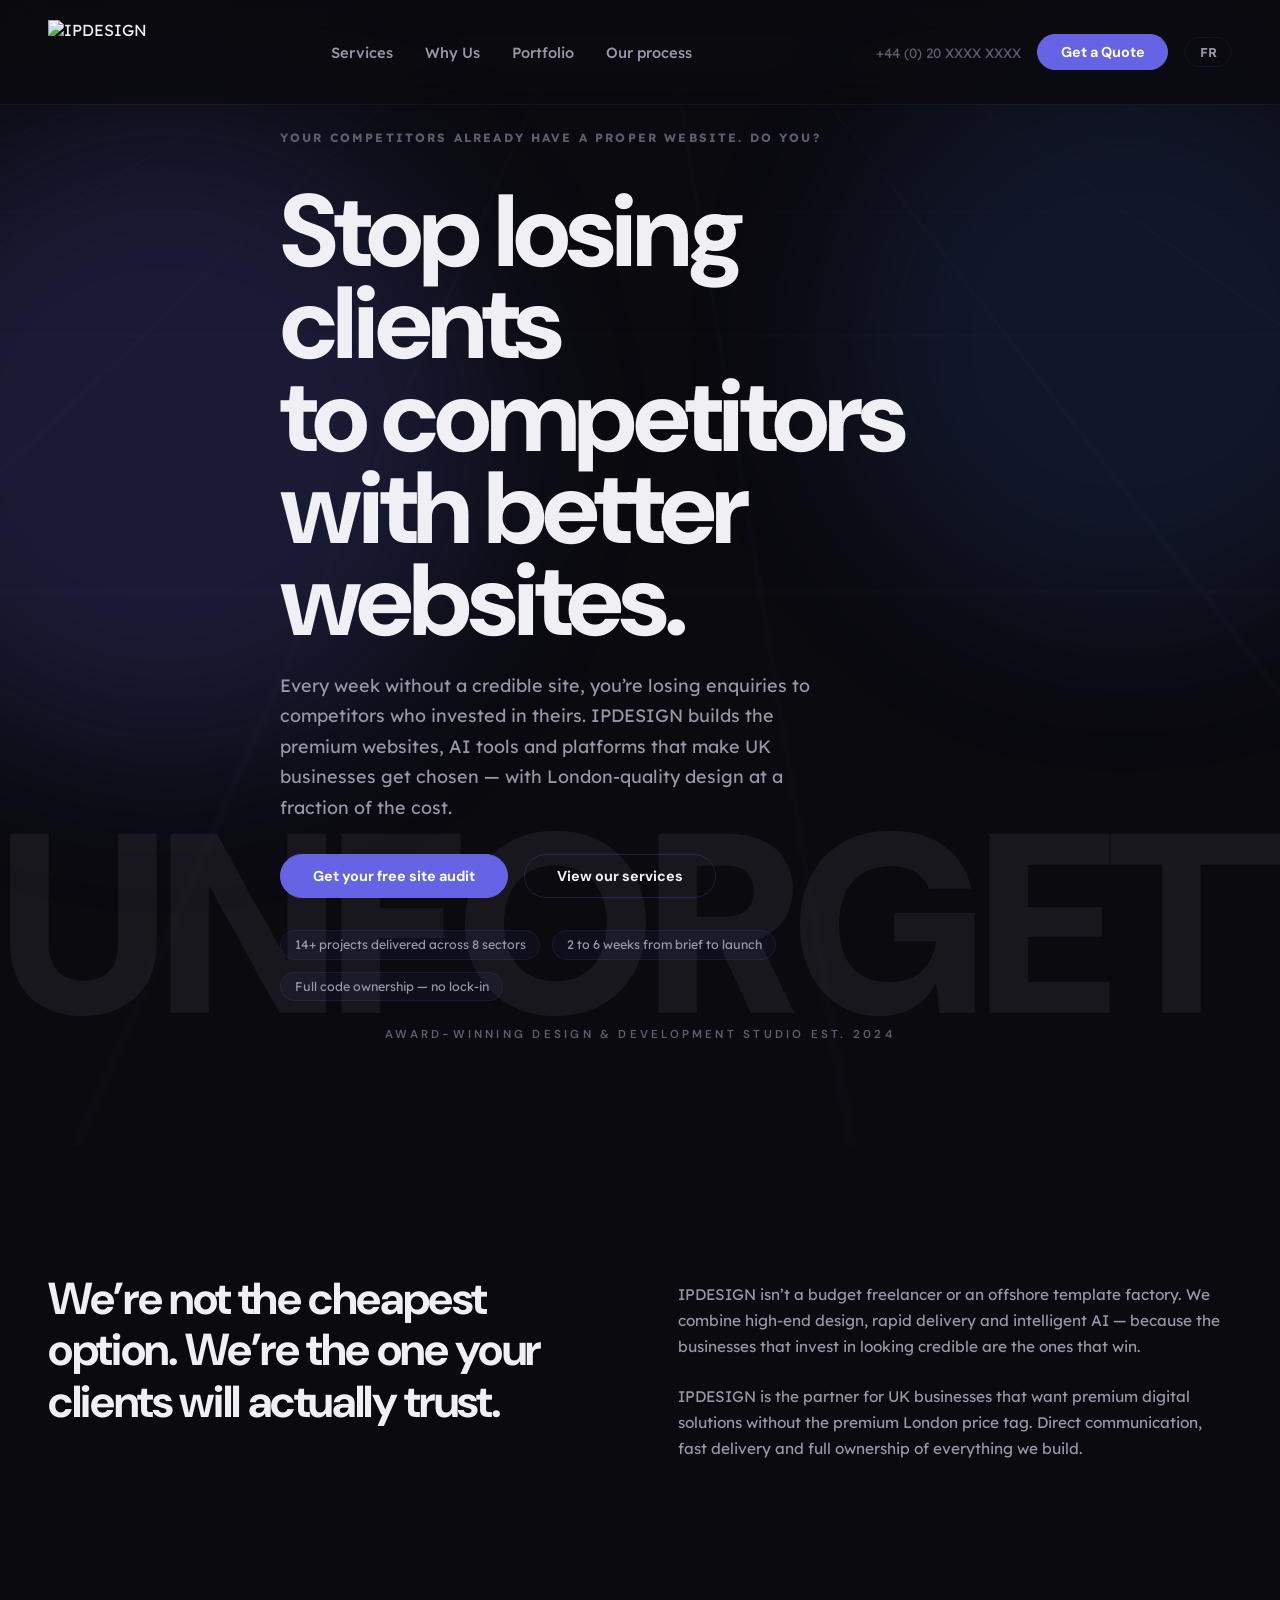
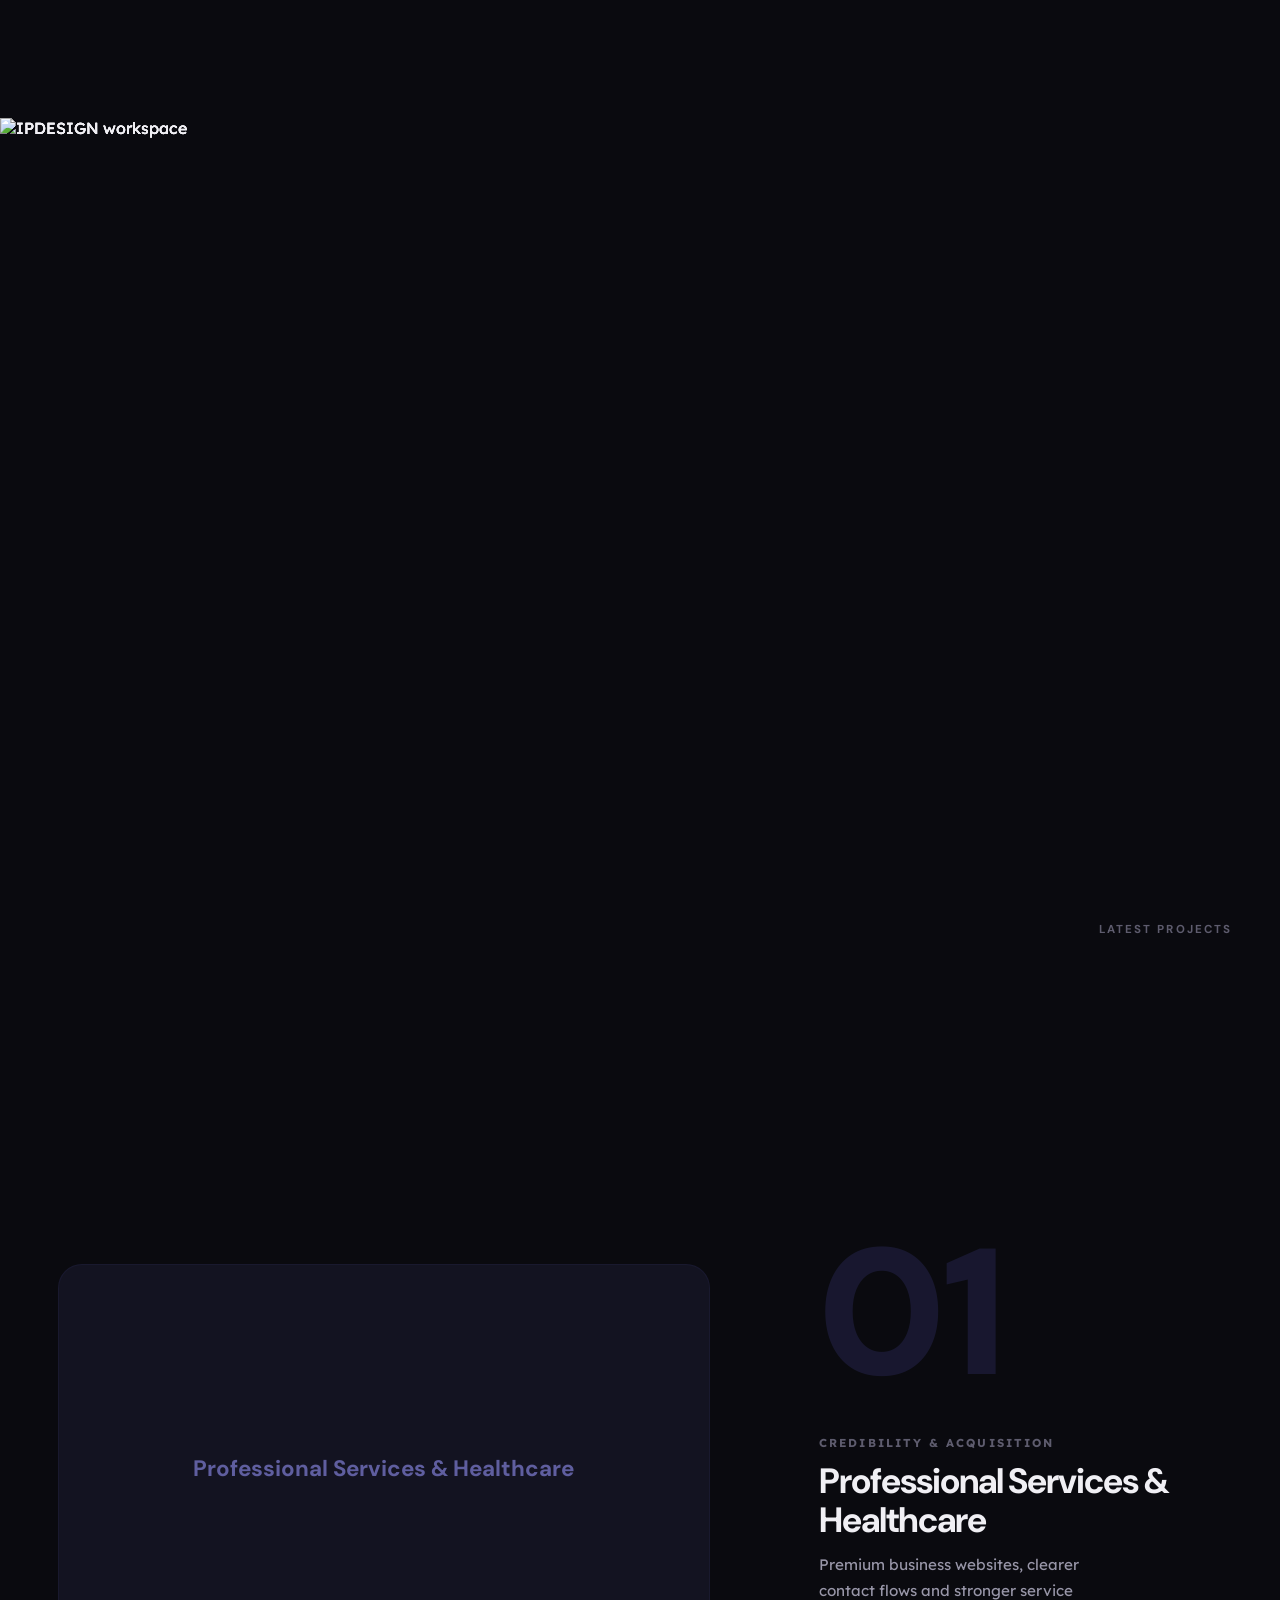
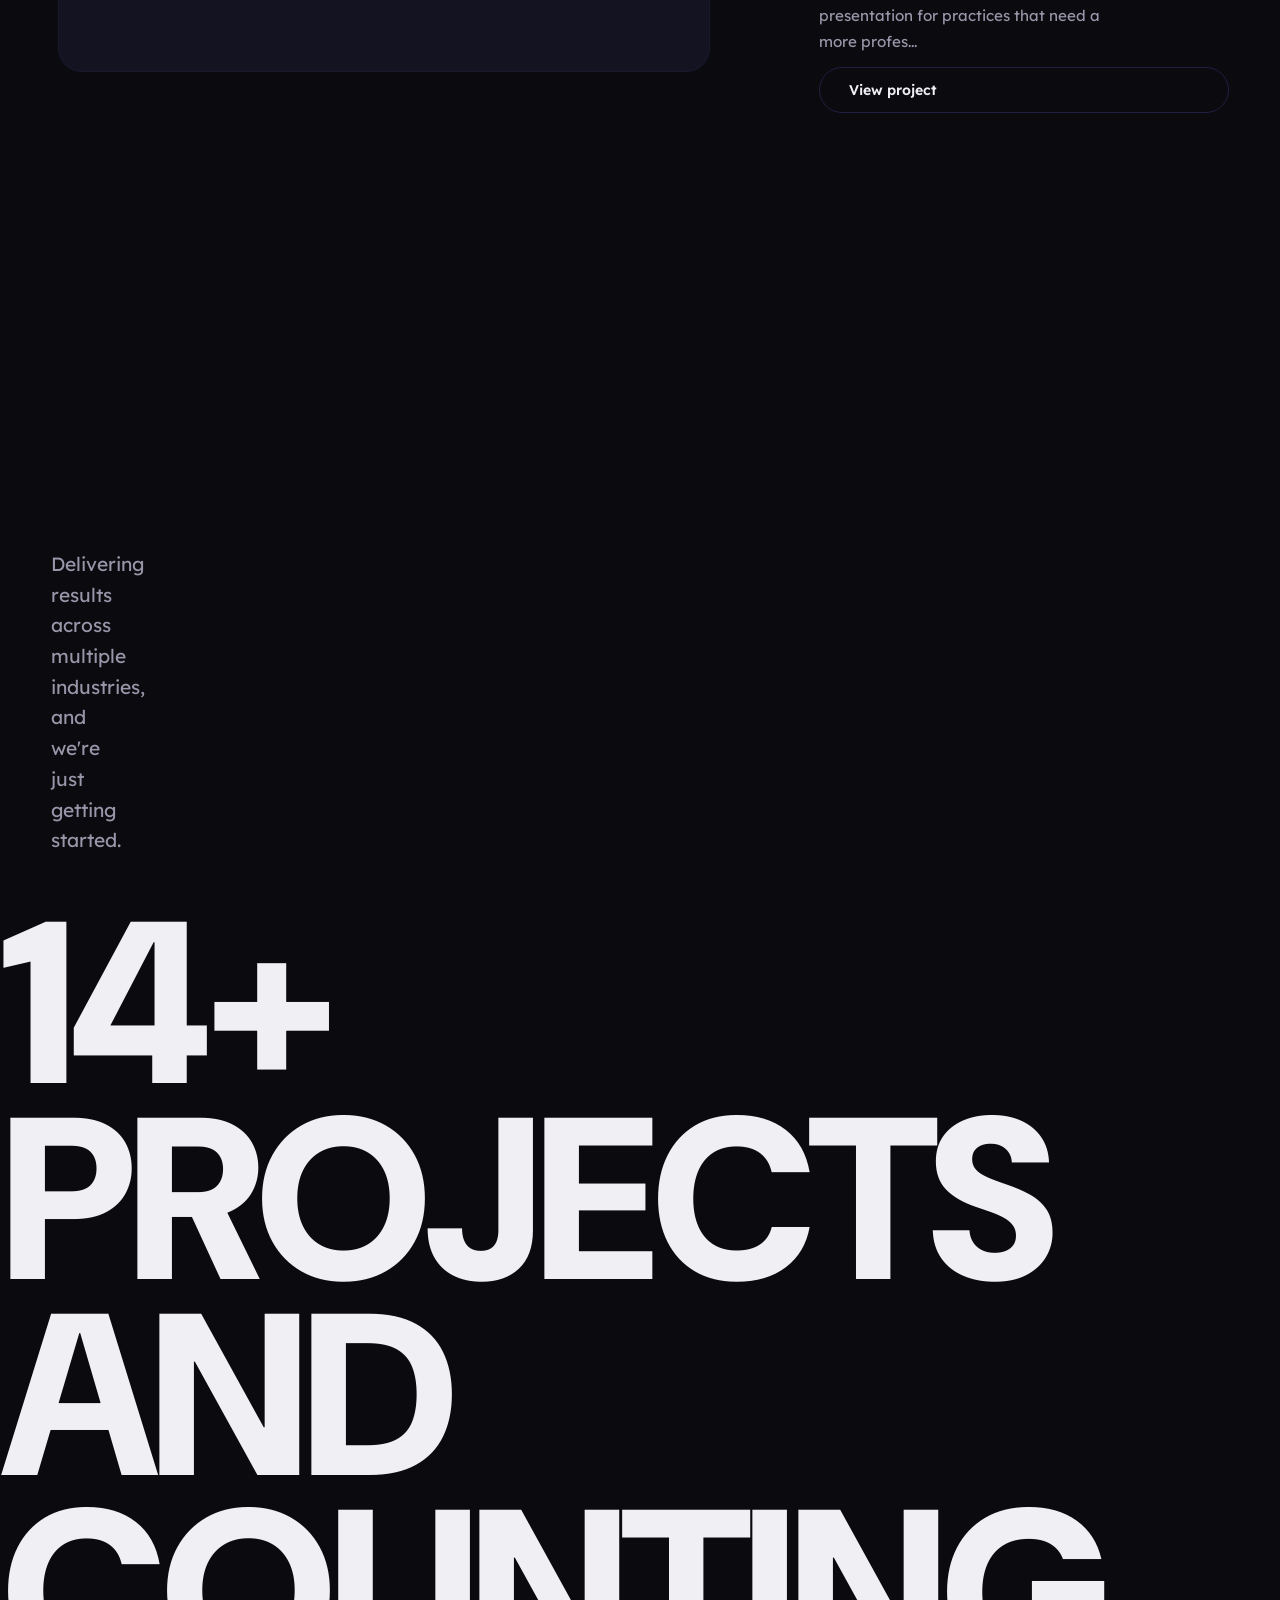
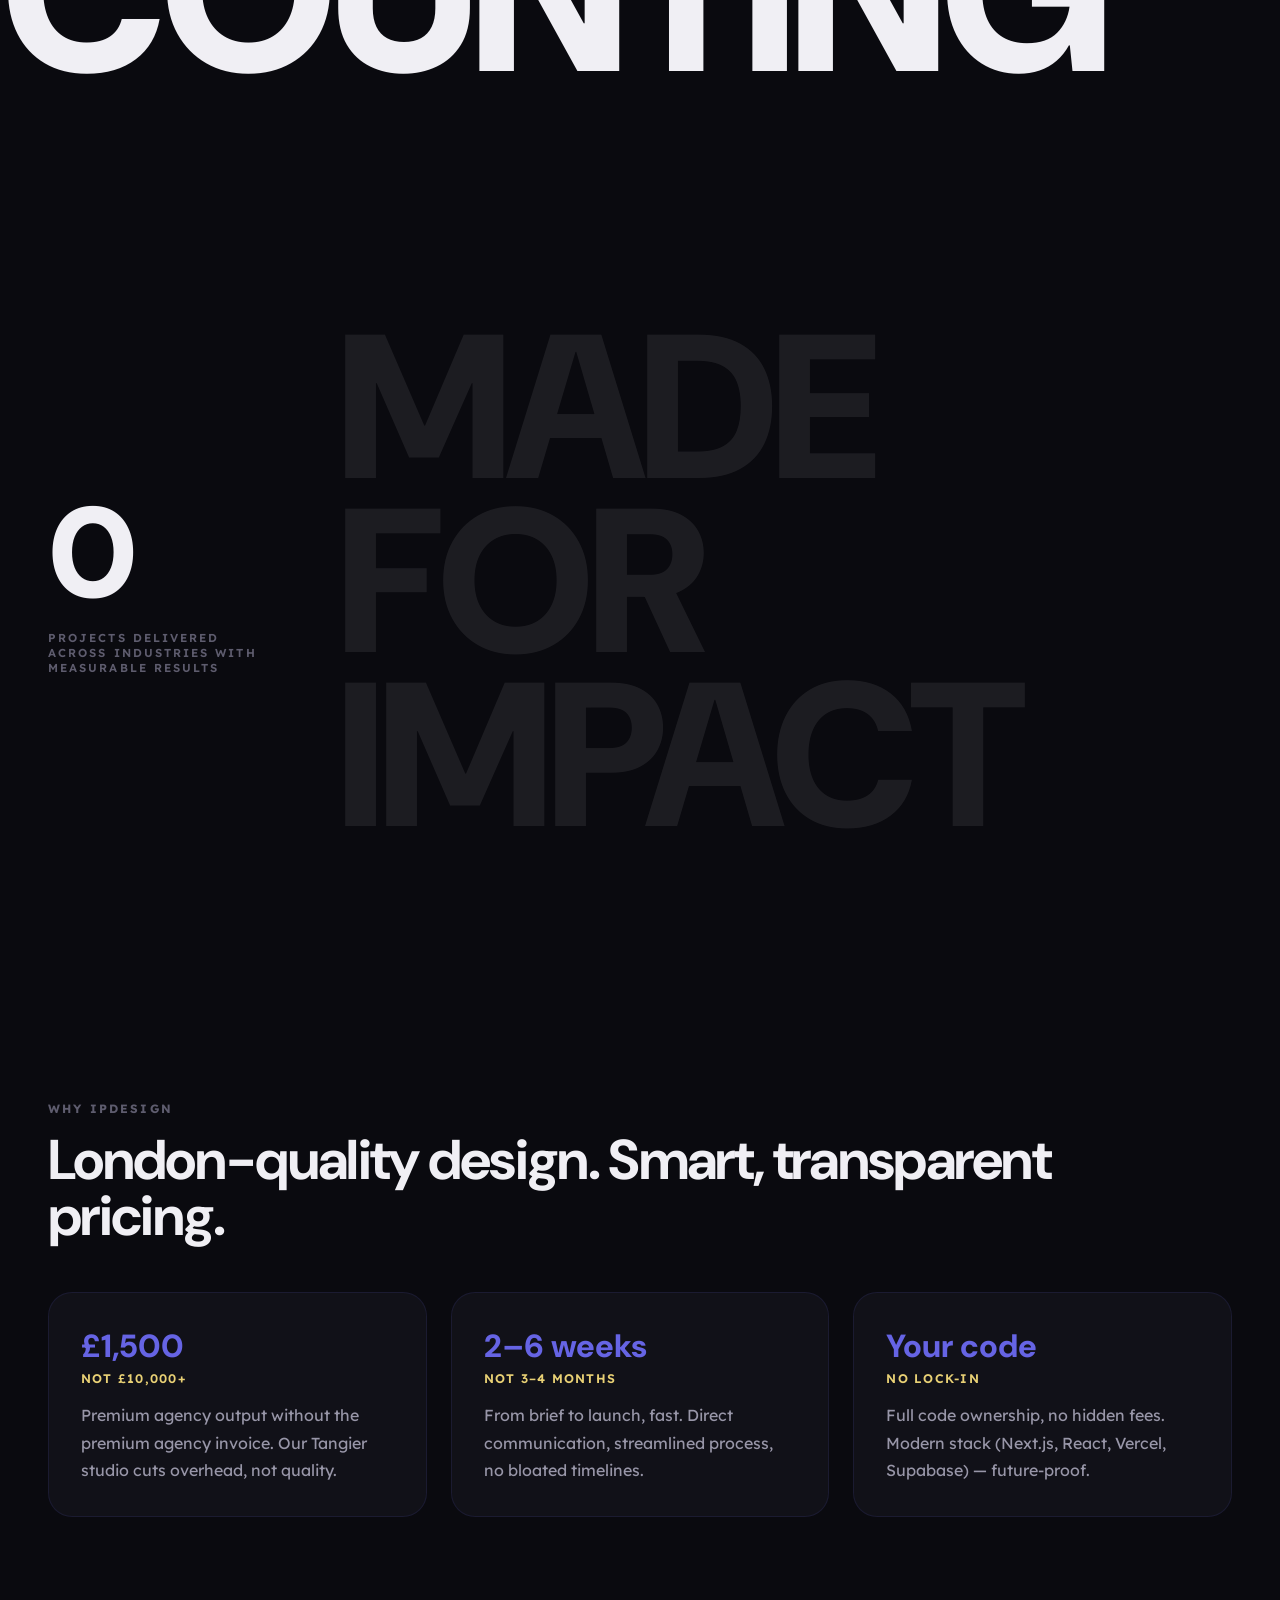
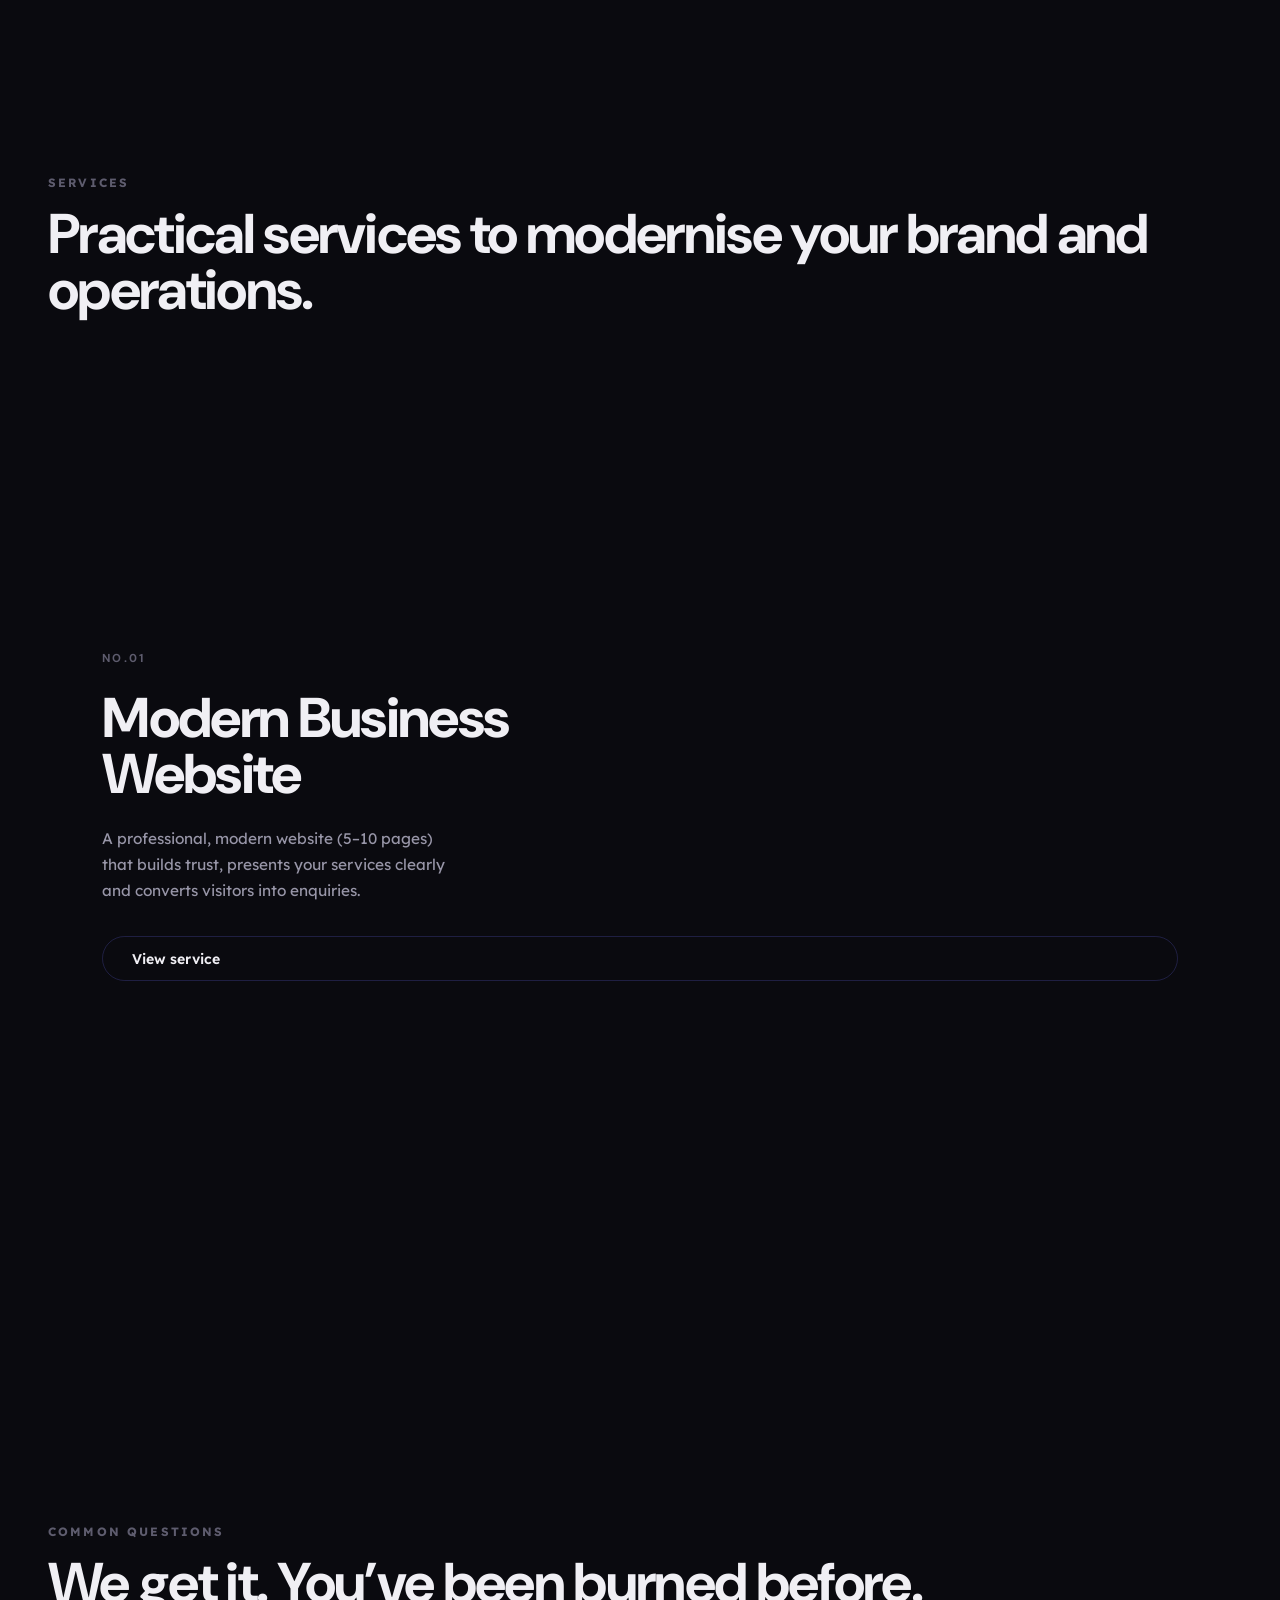
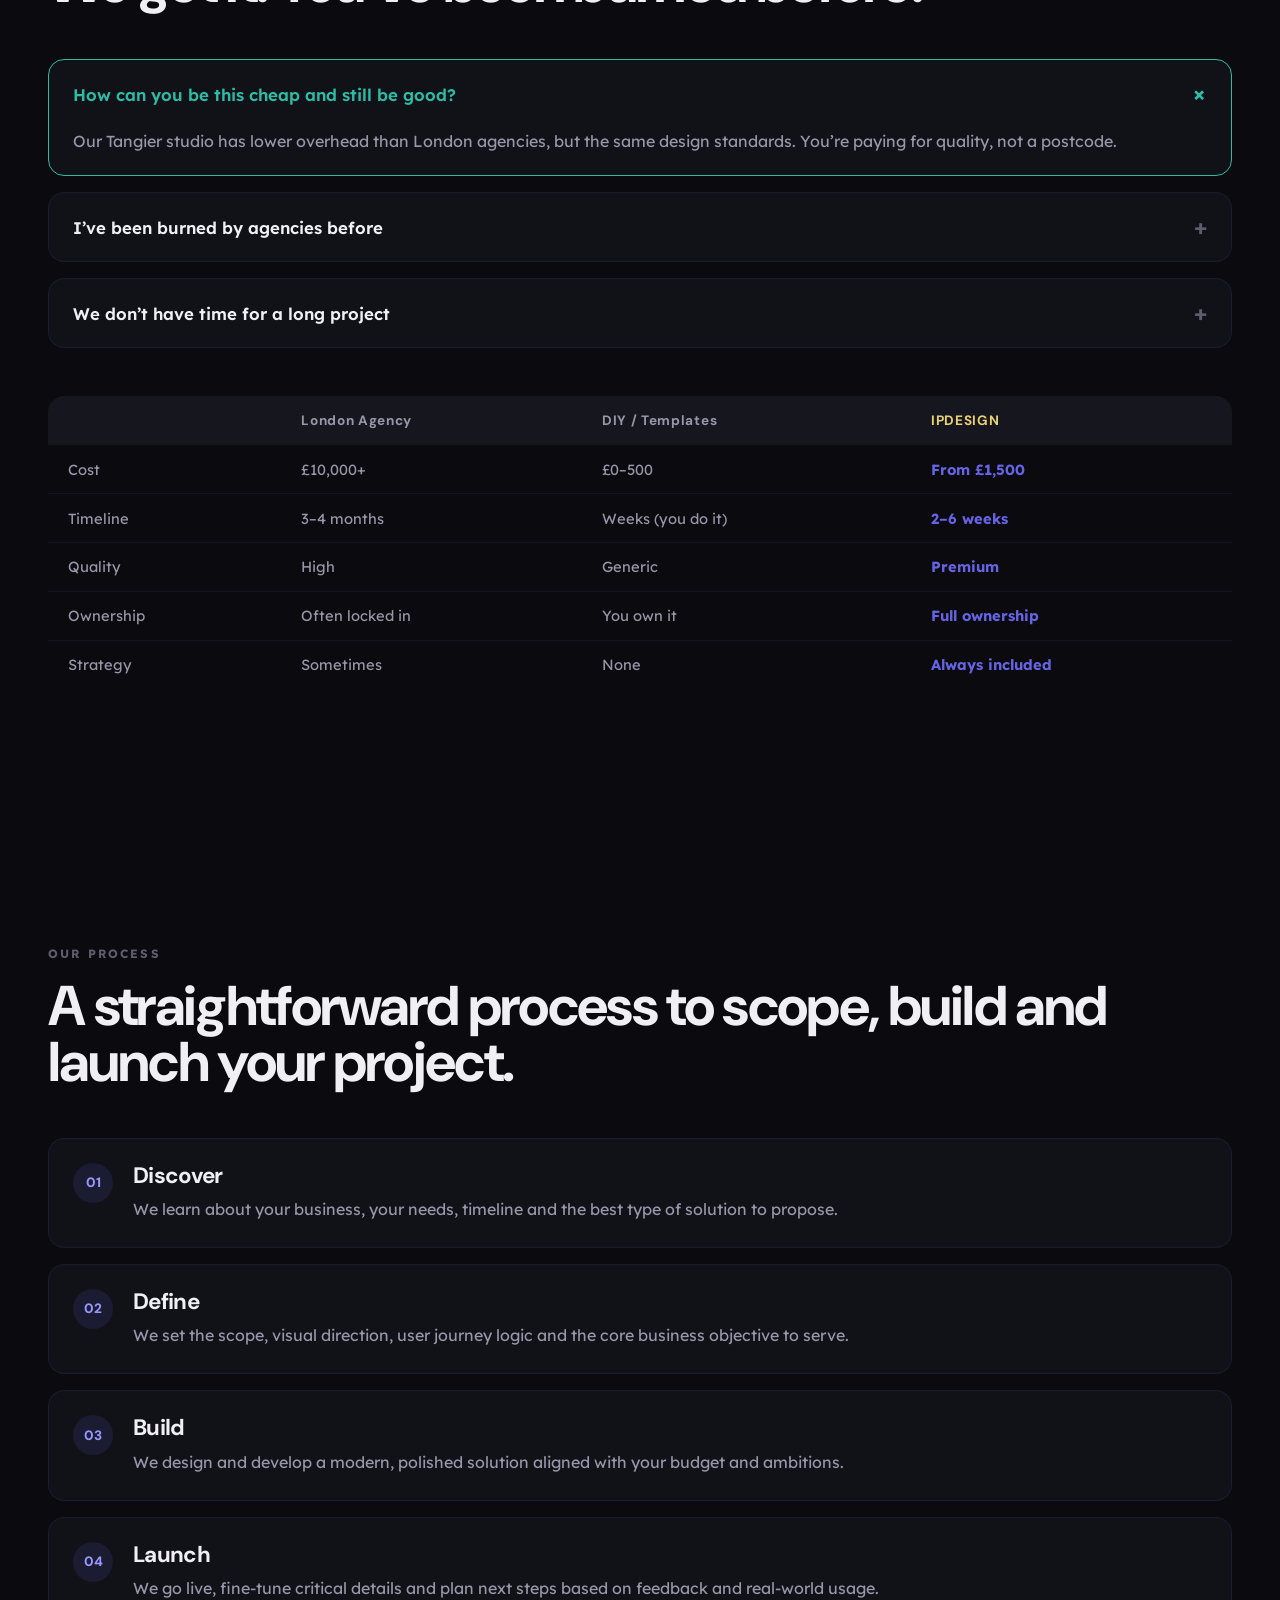
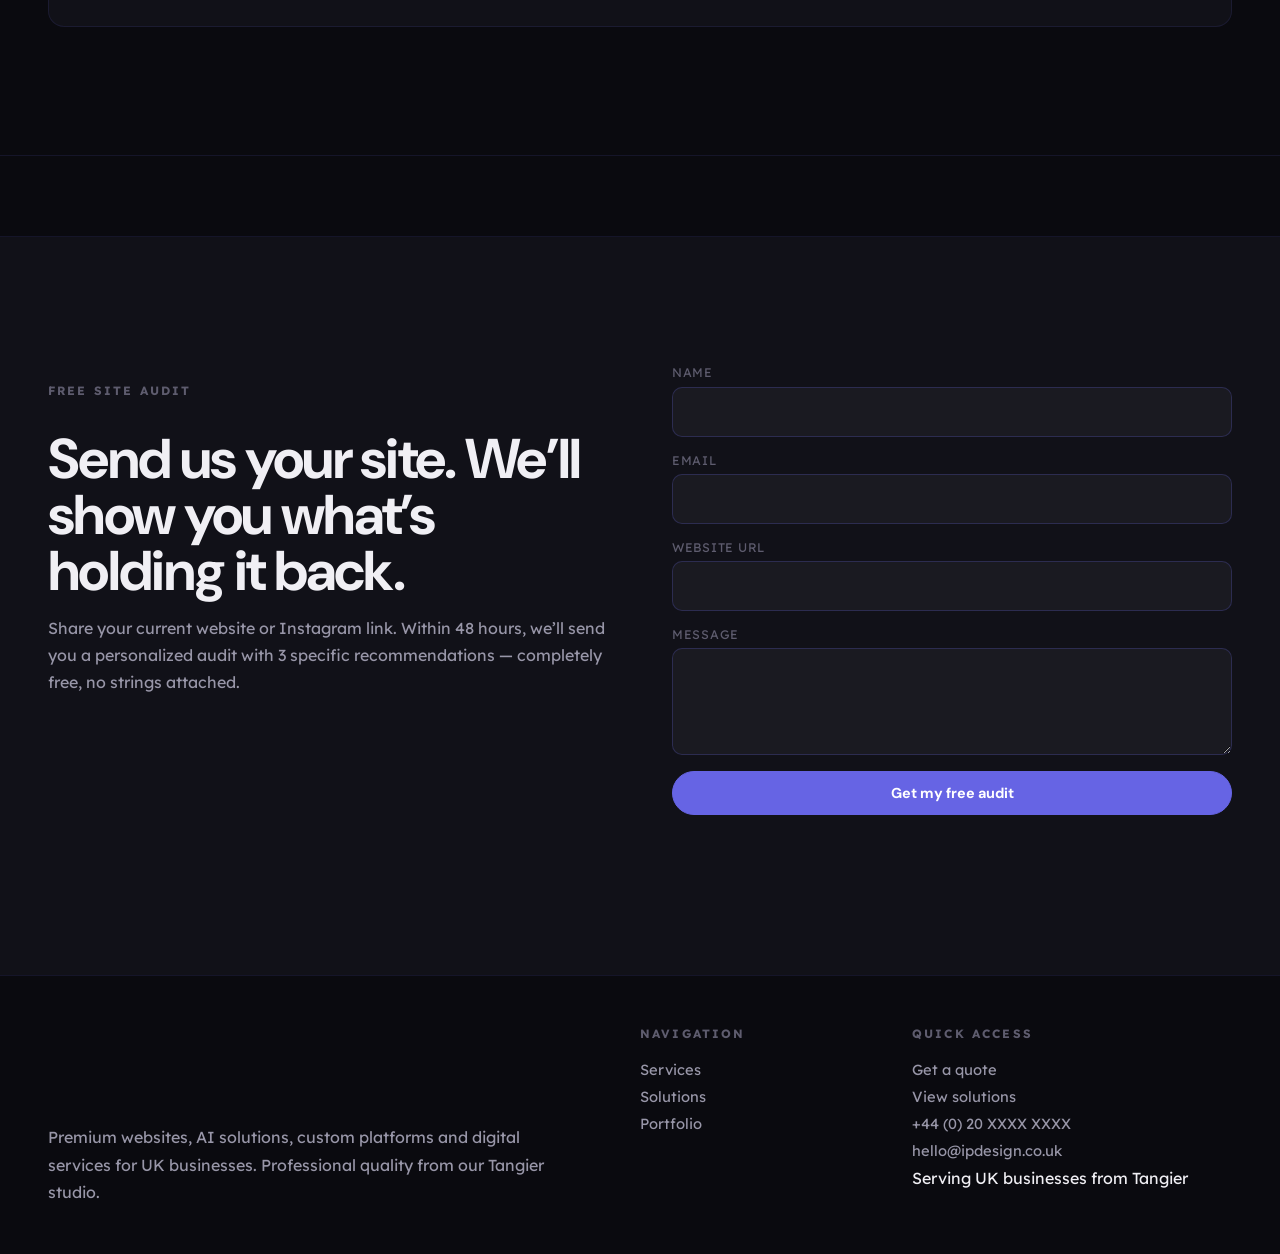
==== commit c7b426d5: "fix: remove ScrollSmoother to unblock frozen page scroll ScrollSmoother (Club GSAP plugin) was locki" ====
--- a/index.html
+++ b/index.html
@@ -11,7 +11,7 @@
     <link rel="preconnect" href="https://fonts.googleapis.com" />
     <link rel="preconnect" href="https://fonts.gstatic.com" crossorigin />
     <link
-      href="https://fonts.googleapis.com/css2?family=Manrope:wght@400;500;600;700;800&family=Syne:wght@500;700;800&display=swap"
+      href="https://fonts.googleapis.com/css2?family=DM+Sans:wght@400;500;600;700;800;900&family=Lexend+Deca:wght@300;400;500;600&display=swap"
       rel="stylesheet"
     />
     <link rel="icon" type="image/svg+xml" href="/logo4.svg" />
@@ -19,39 +19,39 @@
     <link rel="stylesheet" href="styles.css" />
   </head>
   <body>
-    <div class="page-shell">
-      <header class="site-header" data-reveal>
-        <div class="container site-header__inner">
-          <a class="brand" href="#top" aria-label="IPDESIGN Home">
-            <img class="brand__logo" src="/logo4.svg" alt="" />
-          </a>
-          <nav class="site-nav" aria-label="Main navigation">
-            <a href="#services" id="nav-services">Services</a>
-            <a href="#why" id="nav-why">Why Us</a>
-            <a href="#proof" id="nav-proof">Portfolio</a>
-            <a href="#process" id="nav-process">Process</a>
-            <a href="/dashboard" id="nav-dashboard">Dashboard Demo</a>
-          </nav>
+    <!-- Header — outside smooth-wrapper, stays fixed -->
+    <header class="site-header">
+      <div class="container header__inner">
+        <a class="brand" href="#top" aria-label="IPDESIGN Home">
+          <img class="brand__logo" src="/logo4.svg" alt="IPDESIGN" />
+        </a>
+        <nav class="site-nav" aria-label="Main navigation">
+          <a href="#services" id="nav-services">Services</a>
+          <a href="#why" id="nav-why">Why Us</a>
+          <a href="#proof" id="nav-proof">Portfolio</a>
+          <a href="#process" id="nav-process">Process</a>
+        </nav>
+        <div class="header__actions">
           <a class="header-phone" href="tel:+4402000000000" id="header-phone">+44 (0) 20 XXXX XXXX</a>
-          <a class="button button--ghost button--compact" href="#contact" id="header-cta">Get a Quote</a>
+          <a class="button button--primary button--compact" href="#contact" id="header-cta">Get a Quote</a>
           <button class="lang-toggle" type="button" id="lang-toggle" aria-label="Switch language">FR</button>
         </div>
-      </header>
-
-      <main>
-        <!-- Section 1 — Hero -->
-        <section class="hero section section--flush" id="top" data-reveal>
-          <div class="hero__backdrop" aria-hidden="true">
-            <div class="hero__gradient hero__gradient--one"></div>
-            <div class="hero__gradient hero__gradient--two"></div>
-            <div class="hero__grid"></div>
-            <div class="hero__sequence" aria-hidden="true">
-              <canvas class="hero__sequence-canvas" width="1280" height="720"></canvas>
-            </div>
-          </div>
-
-          <div class="container hero__layout">
-            <div class="hero__content" data-reveal data-delay="0">
+      </div>
+    </header>
+
+    <!-- GSAP ScrollSmoother wrapper -->
+    <div id="smooth-wrapper">
+      <div id="smooth-content">
+        <main>
+          <!-- Section 1 — Hero -->
+          <section class="hero" id="top" data-reveal>
+            <!-- Blue motion backdrop -->
+            <div class="hero__backdrop" aria-hidden="true">
+              <div class="hero__gradient hero__gradient--one"></div>
+              <div class="hero__gradient hero__gradient--two"></div>
+              <div class="hero__grid"></div>
+            </div>
+            <div class="hero__inner container">
               <p class="eyebrow" id="hero-eyebrow"></p>
               <h1 class="hero-title" id="hero-title"></h1>
               <p class="hero__lead" id="hero-lead"></p>
@@ -61,88 +61,137 @@
               </div>
               <div class="trust-bar" id="trust-bar"></div>
             </div>
-          </div>
-        </section>
-
-        <!-- Section 2 — Problem / Agitation -->
-        <section class="section problem" id="problem" data-reveal>
-          <div class="container">
-            <div class="problem__grid">
-              <div class="problem__copy">
-                <p class="eyebrow" id="problem-eyebrow"></p>
-                <h2 id="problem-title"></h2>
-              </div>
-              <div class="problem__cards" id="problem-cards"></div>
-            </div>
-            <blockquote class="manifesto" id="manifesto-quote"></blockquote>
-          </div>
-        </section>
-
-        <!-- Section 3 — Solution Reveal / Differentiation -->
-        <section class="section differentiation" id="why" data-reveal>
-          <div class="container">
-            <div class="section-heading section-heading--center">
-              <p class="eyebrow" id="why-eyebrow"></p>
-              <h2 id="why-title"></h2>
-            </div>
-            <div class="pillars" id="pillars-grid"></div>
-          </div>
-        </section>
-
-        <!-- Section 4 — Services Grid -->
-        <section class="section" id="services" data-reveal>
-          <div class="container">
-            <div class="section-heading section-heading--center">
-              <p class="eyebrow" id="services-eyebrow"></p>
-              <h2 id="services-title"></h2>
-            </div>
-            <div class="services-grid" id="services-grid"></div>
-          </div>
-        </section>
-
-        <!-- Section 5 — Social Proof / Portfolio -->
-        <section class="section proof" id="proof" data-reveal>
-          <div class="container">
-            <div class="proof__grid">
-              <div class="proof__stats" id="proof-stats"></div>
-              <div class="proof__portfolio" id="proof-portfolio"></div>
-            </div>
-            <div class="proof__wordcloud" id="proof-wordcloud"></div>
-          </div>
-        </section>
-
-        <!-- Section 6 — Objection Crusher -->
-        <section class="section objections" id="faq" data-reveal>
-          <div class="container">
-            <div class="section-heading section-heading--center">
-              <p class="eyebrow" id="faq-eyebrow"></p>
-              <h2 id="faq-title"></h2>
-            </div>
-            <div class="accordion" id="faq-accordion"></div>
-            <div class="comparison-table" id="comparison-table"></div>
-          </div>
-        </section>
-
-        <!-- Section 7 — Process Timeline -->
-        <section class="section" id="process" data-reveal>
-          <div class="container">
-            <div class="section-heading section-heading--center">
-              <p class="eyebrow" id="process-eyebrow"></p>
-              <h2 id="process-title"></h2>
-            </div>
-            <div class="timeline" id="timeline"></div>
-          </div>
-        </section>
-
-        <!-- Section 8 — Final CTA / Free Audit Form -->
-        <section class="section section--cta cta-section" id="contact" data-reveal>
-          <div class="container">
-            <div class="cta-section__grid">
+            <div class="hero__tagline" aria-hidden="true">
+              <span class="hero__tagline-text">UNFORGETTABLE</span>
+            </div>
+            <p class="hero__sub">AWARD-WINNING DESIGN &amp; DEVELOPMENT STUDIO EST. 2024</p>
+          </section>
+
+          <!-- Section 2 — About -->
+          <section class="section about" id="about" data-reveal>
+            <div class="about__grid container">
+              <div class="about__left anim-reveal">
+                <h2 id="about-title"></h2>
+              </div>
+              <div class="about__right anim-reveal">
+                <p id="about-text-1"></p>
+                <p id="about-text-2"></p>
+              </div>
+            </div>
+          </section>
+
+          <!-- Section 3 — Gallery -->
+          <section class="section gallery" id="gallery" data-reveal>
+            <div class="gallery__content">
+              <div class="gallery__image-stack" id="gallery-stack">
+                <img class="gallery__img" src="" alt="IPDESIGN workspace" />
+                <img class="gallery__img" src="" alt="IPDESIGN workspace" />
+                <img class="gallery__img" src="" alt="IPDESIGN workspace" />
+                <img class="gallery__img" src="" alt="IPDESIGN workspace" />
+              </div>
+            </div>
+          </section>
+
+          <!-- Section 4 — Projects Showcase -->
+          <section class="section projects" id="proof" data-reveal>
+            <div class="projects__wrapper">
+              <div class="projects__images" id="project-images"></div>
+              <div class="projects__details">
+                <div class="projects__counter">
+                  <span class="animated-number" id="project-counter">01</span>
+                </div>
+                <div class="projects__meta-list" id="project-meta-list"></div>
+              </div>
+            </div>
+            <div class="projects__label" id="projects-label">Latest Projects</div>
+          </section>
+
+          <!-- Section 5 — Kinetic Typography -->
+          <section class="section kinetic-type" id="kinetic" data-reveal>
+            <p class="kinetic-type__intro" id="kinetic-intro"></p>
+            <div class="kinetic-type__text">
+              <span class="kinetic-line" data-speed="1.2">14+ PROJECTS</span>
+              <span class="kinetic-line" data-speed="0.8">AND COUNTING</span>
+            </div>
+          </section>
+
+          <!-- Section 6 — Stats -->
+          <section class="section stats" id="stats" data-reveal>
+            <div class="stats__grid container">
+              <div class="stats__big">
+                <span class="stats__number" data-count-to="14" data-count-suffix="+">0</span>
+                <span class="stats__label" id="stats-label"></span>
+              </div>
+              <div class="stats__text">
+                <span class="stats__word" data-speed="1.1">MADE FOR</span>
+                <span class="stats__word" data-speed="0.9">IMPACT</span>
+              </div>
+            </div>
+          </section>
+
+          <!-- Section 7 — Description / Why Us -->
+          <section class="section differentiation" id="why" data-reveal>
+            <div class="container">
+              <div class="section-heading">
+                <p class="eyebrow" id="why-eyebrow"></p>
+                <h2 id="why-title"></h2>
+              </div>
+              <div class="pillars" id="pillars-grid" data-reveal-stagger></div>
+            </div>
+          </section>
+
+          <!-- Section 8 — Services Horizontal Scroll -->
+          <section class="section services-morph" id="services" data-reveal>
+            <div class="container">
+              <div class="section-heading">
+                <p class="eyebrow" id="services-eyebrow"></p>
+                <h2 id="services-title"></h2>
+              </div>
+            </div>
+            <div class="services-morph__track" id="services-track"></div>
+            <div class="services-morph__shape" aria-hidden="true">
+              <svg id="morph-svg" viewBox="0 0 400 400">
+                <circle id="morph-shape" cx="200" cy="200" r="150" fill="none" stroke="currentColor" stroke-width="1" opacity="0.15" />
+              </svg>
+            </div>
+          </section>
+
+          <!-- Section 9 — FAQ / Objections -->
+          <section class="section objections" id="faq" data-reveal>
+            <div class="container">
+              <div class="section-heading">
+                <p class="eyebrow" id="faq-eyebrow"></p>
+                <h2 id="faq-title"></h2>
+              </div>
+              <div class="accordion" id="faq-accordion"></div>
+              <div class="comparison-table" id="comparison-table"></div>
+            </div>
+          </section>
+
+          <!-- Section 10 — Process Timeline -->
+          <section class="section" id="process" data-reveal>
+            <div class="container">
+              <div class="section-heading">
+                <p class="eyebrow" id="process-eyebrow"></p>
+                <h2 id="process-title"></h2>
+              </div>
+              <div class="timeline" id="timeline"></div>
+            </div>
+          </section>
+
+          <!-- Section 11 — Marquee Ticker -->
+          <section class="marquee-section" data-reveal>
+            <div class="marquee__track" id="marquee-track"></div>
+          </section>
+
+          <!-- Section 12 — Contact CTA -->
+          <section class="section cta-section" id="contact" data-reveal>
+            <div class="cta-section__grid container">
               <div class="cta-section__copy">
                 <p class="eyebrow" id="cta-eyebrow"></p>
                 <h2 id="cta-title"></h2>
                 <p id="cta-text"></p>
-                <div class="scarcity-badge" id="cta-scarcity"></div>
+                <p class="scarcity-badge" id="cta-scarcity"></p>
               </div>
               <form class="audit-form" id="audit-form">
                 <label class="field">
@@ -164,37 +213,45 @@
                 <button class="button button--primary" type="submit" id="audit-submit"></button>
               </form>
             </div>
-            <p class="cta-section__trust" id="cta-trust"></p>
+            <p class="trust-line" id="audit-trust"></p>
+          </section>
+        </main>
+
+        <!-- Footer — inside smooth-content, after main -->
+        <footer class="site-footer">
+          <div class="container site-footer__grid">
+            <div>
+              <a class="brand brand--footer" href="#top" aria-label="Back to top">
+                <img class="brand__logo" src="/logo4.svg" alt="" />
+              </a>
+              <p class="site-footer__summary" id="footer-summary"></p>
+            </div>
+            <div>
+              <p class="footer-title" id="footer-links-title"></p>
+              <a href="#services" id="footer-link-services"></a>
+              <a href="#why" id="footer-link-why"></a>
+              <a href="#proof" id="footer-link-proof"></a>
+            </div>
+            <div>
+              <p class="footer-title" id="footer-contact-title"></p>
+              <a href="#contact" id="footer-contact-primary"></a>
+              <a href="#process" id="footer-contact-secondary"></a>
+              <a class="footer-contact-link" href="tel:+4402000000000" id="footer-phone"></a>
+              <a class="footer-contact-link" href="mailto:hello@ipdesign.co.uk" id="footer-email"></a>
+              <span id="footer-location"></span>
+            </div>
           </div>
-        </section>
-      </main>
-
-      <footer class="site-footer">
-        <div class="container site-footer__grid">
-          <div>
-            <a class="brand brand--footer" href="#top" aria-label="Back to top">
-              <img class="brand__logo" src="/logo4.svg" alt="" />
-            </a>
-            <p class="site-footer__summary" id="footer-summary"></p>
-          </div>
-          <div>
-            <p class="footer-title" id="footer-links-title"></p>
-            <a href="#services" id="footer-link-services"></a>
-            <a href="#why" id="footer-link-why"></a>
-            <a href="#proof" id="footer-link-proof"></a>
-          </div>
-          <div>
-            <p class="footer-title" id="footer-contact-title"></p>
-            <a href="#contact" id="footer-contact-primary"></a>
-            <a href="#process" id="footer-contact-secondary"></a>
-            <a class="footer-contact-link" href="tel:+4402000000000" id="footer-phone"></a>
-            <a class="footer-contact-link" href="mailto:hello@ipdesign.co.uk" id="footer-email"></a>
-            <span id="footer-location"></span>
-          </div>
-        </div>
-      </footer>
+        </footer>
+      </div>
     </div>
 
+    <!-- GSAP + plugins -->
+    <script src="https://cdn.jsdelivr.net/npm/gsap@3/dist/gsap.min.js"></script>
+    <script src="https://cdn.jsdelivr.net/npm/gsap@3/dist/ScrollTrigger.min.js"></script>
+    <script src="https://cdn.jsdelivr.net/npm/gsap@3/dist/SplitText.min.js"></script>
+    <script src="https://cdn.jsdelivr.net/npm/gsap@3/dist/Observer.min.js"></script>
+
+    <!-- App -->
     <script src="app.js"></script>
   </body>
 </html>
--- a/styles.css
+++ b/styles.css
@@ -1,38 +1,38 @@
+/* ========================================================================
+   IPDESIGN — Dark GSAP-Driven Redesign
+   Complete CSS — March 2026
+   ======================================================================== */
+
+/* ---------- 1. Design Tokens ---------- */
 :root {
-  color-scheme: light;
-  --bg-base: oklch(0.975 0.01 70);
-  --bg-elevated: oklch(0.955 0.02 38);
-  --bg-soft: oklch(0.965 0.026 24 / 0.78);
-  --surface: oklch(0.992 0.006 70 / 0.9);
-  --surface-strong: oklch(0.955 0.022 28 / 0.94);
-  --line: oklch(0.77 0.03 35 / 0.34);
-  --line-strong: oklch(0.63 0.09 246 / 0.3);
-  --text-primary: oklch(0.24 0.03 258);
-  --text-secondary: oklch(0.39 0.018 252);
-  --text-muted: oklch(0.55 0.015 248);
-  --accent: oklch(0.69 0.17 28);
-  --accent-soft: oklch(0.78 0.08 28 / 0.2);
-  --success: oklch(0.77 0.12 162);
-  --danger: oklch(0.72 0.14 22);
-  --shadow: 0 28px 90px rgba(140, 102, 73, 0.12);
-  --radius-lg: 22px;
+  color-scheme: dark;
+  --bg-base: #0A0A0F;
+  --bg-elevated: #111118;
+  --bg-surface: #16161F;
+  --bg-soft: #1A1A24;
+  --text-primary: #F0EFF4;
+  --text-secondary: #9896A8;
+  --text-muted: #5E5C6E;
+  --text-on-accent: #FFFFFF;
+  --accent: #6664E4;
+  --accent-light: #9896FF;
+  --accent-gold: #E9D175;
+  --accent-teal: #2CBCA5;
+  --accent-soft: rgba(102, 100, 228, 0.12);
+  --line: rgba(102, 100, 228, 0.12);
+  --line-strong: rgba(102, 100, 228, 0.24);
+  --radius-lg: 24px;
   --radius-md: 16px;
-  --radius-sm: 12px;
-  --space-2xs: 0.25rem;
-  --space-xs: 0.5rem;
-  --space-sm: 0.75rem;
-  --space-md: 1rem;
-  --space-lg: 1.5rem;
-  --space-xl: 2rem;
-  --space-2xl: 3rem;
-  --space-3xl: clamp(4rem, 7vw, 6rem);
-  --section-space: clamp(4.5rem, 8vw, 8rem);
-  --container: min(1240px, calc(100vw - 2rem));
+  --radius-sm: 10px;
+  --radius-round: 100px;
+  --container: min(1280px, calc(100vw - 3rem));
+  --section-space: clamp(5rem, 10vw, 10rem);
   --ease-out-quart: cubic-bezier(0.25, 1, 0.5, 1);
   --ease-out-quint: cubic-bezier(0.22, 1, 0.36, 1);
   --ease-out-expo: cubic-bezier(0.16, 1, 0.3, 1);
 }
 
+/* ---------- 2. Reset & Base ---------- */
 *,
 *::before,
 *::after {
@@ -40,28 +40,262 @@
 }
 
 html {
-  scroll-behavior: smooth;
+  -webkit-font-smoothing: antialiased;
+  -moz-osx-font-smoothing: grayscale;
 }
 
 body {
   margin: 0;
-  min-width: 320px;
-  font-family: "Manrope", sans-serif;
-  background:
-    radial-gradient(circle at 0% 0%, rgba(255, 133, 92, 0.16), transparent 26%),
-    radial-gradient(circle at 100% 8%, rgba(65, 109, 214, 0.12), transparent 24%),
-    linear-gradient(180deg, oklch(0.98 0.01 75), oklch(0.955 0.014 55));
-  color: var(--text-primary);
+  background: var(--bg-base);
+  color: var(--text-primary);
+  font-family: "Lexend Deca", sans-serif;
+  font-weight: 400;
   overflow-x: hidden;
 }
 
+a {
+  color: inherit;
+  text-decoration: none;
+}
+
+img {
+  max-width: 100%;
+  display: block;
+}
+
+:focus-visible {
+  outline: 2px solid var(--accent);
+  outline-offset: 2px;
+}
+
+/* ---------- 3. Scroll Setup ---------- */
+/* ScrollSmoother disabled — normal browser scroll is used */
+html {
+  scroll-behavior: smooth;
+}
+
+#smooth-wrapper,
+#smooth-content {
+  overflow: visible;
+  width: 100%;
+}
+
+/* ---------- 4. Container & Section ---------- */
+.container {
+  width: 100%;
+  max-width: var(--container);
+  margin-inline: auto;
+  padding-inline: 1.5rem;
+}
+
+.section {
+  padding-block: var(--section-space);
+  position: relative;
+}
+
+/* ---------- 5. Header ---------- */
+.site-header {
+  position: fixed;
+  top: 0;
+  left: 0;
+  width: 100%;
+  z-index: 100;
+  padding: 1.25rem 0;
+  background: rgba(10, 10, 15, 0.8);
+  backdrop-filter: blur(20px);
+  -webkit-backdrop-filter: blur(20px);
+  border-bottom: 1px solid var(--line);
+  transition: padding 0.4s var(--ease-out-quart), background 0.4s;
+}
+
+.site-header.is-scrolled {
+  padding: 0.75rem 0;
+  background: rgba(10, 10, 15, 0.95);
+}
+
+.header__inner {
+  display: flex;
+  justify-content: space-between;
+  align-items: center;
+  gap: 2rem;
+}
+
+.brand__logo {
+  height: clamp(3rem, 5vw, 4rem);
+  width: auto;
+}
+
+.site-nav {
+  display: flex;
+  flex-direction: row;
+  gap: 2rem;
+}
+
+.site-nav a {
+  position: relative;
+  color: var(--text-secondary);
+  font-size: 0.92rem;
+  font-weight: 500;
+  transition: color 0.3s;
+}
+
+.site-nav a:hover {
+  color: var(--text-primary);
+}
+
+.site-nav a::after {
+  content: "";
+  position: absolute;
+  bottom: -4px;
+  left: 0;
+  width: 100%;
+  height: 2px;
+  background: var(--accent);
+  border-radius: 1px;
+  transform: scaleX(0);
+  transform-origin: right;
+  transition: transform 0.3s var(--ease-out-quart);
+}
+
+.site-nav a:hover::after {
+  transform: scaleX(1);
+  transform-origin: left;
+}
+
+.header__actions {
+  display: flex;
+  gap: 1rem;
+  align-items: center;
+}
+
+.header-phone {
+  font-size: 0.85rem;
+  color: var(--text-muted);
+  transition: color 0.3s;
+}
+
+.header-phone:hover {
+  color: var(--text-primary);
+}
+
+.lang-toggle {
+  display: inline-flex;
+  align-items: center;
+  justify-content: center;
+  padding: 0.4rem 0.9rem;
+  border: 1px solid var(--line);
+  border-radius: var(--radius-round);
+  background: transparent;
+  color: var(--text-secondary);
+  font-family: inherit;
+  font-size: 0.8rem;
+  font-weight: 600;
+  cursor: pointer;
+  transition: background 0.3s, border-color 0.3s, color 0.3s;
+}
+
+.lang-toggle:hover {
+  background: var(--accent);
+  border-color: var(--accent);
+  color: var(--text-on-accent);
+}
+
+/* ---------- 6. Buttons ---------- */
+.button {
+  display: inline-flex;
+  align-items: center;
+  justify-content: center;
+  border-radius: var(--radius-round);
+  padding: 0.85rem 2rem;
+  font-family: "DM Sans", sans-serif;
+  font-weight: 700;
+  font-size: 0.9rem;
+  line-height: 1;
+  cursor: pointer;
+  border: 1px solid transparent;
+  transition: transform 0.3s var(--ease-out-quart),
+              background 0.3s,
+              border-color 0.3s,
+              color 0.3s;
+}
+
+.button--primary {
+  background: var(--accent);
+  border-color: var(--accent);
+  color: var(--text-on-accent);
+}
+
+.button--primary:hover {
+  background: transparent;
+  color: var(--accent);
+  transform: translateY(-2px);
+}
+
+.button--ghost {
+  background: transparent;
+  border-color: var(--line-strong);
+  color: var(--text-primary);
+}
+
+.button--ghost:hover {
+  border-color: var(--accent);
+  background: var(--accent);
+  color: var(--text-on-accent);
+}
+
+.button--compact {
+  padding: 0.6rem 1.4rem;
+  min-height: 2.2rem;
+}
+
+/* ---------- 7. Typography ---------- */
+h1,
+h2,
+h3 {
+  font-family: "DM Sans", sans-serif;
+  margin: 0;
+  letter-spacing: -0.03em;
+}
+
+h1 {
+  font-size: clamp(3.2rem, 8vw, 7rem);
+  line-height: 0.9;
+  font-weight: 800;
+}
+
+h2 {
+  font-size: clamp(2rem, 4.5vw, 3.5rem);
+  line-height: 1;
+}
+
+h3 {
+  font-size: clamp(1.1rem, 2vw, 1.4rem);
+  line-height: 1.2;
+}
+
+p {
+  margin: 0;
+  color: var(--text-secondary);
+  line-height: 1.7;
+}
+
+.eyebrow {
+  font-size: 0.75rem;
+  font-weight: 700;
+  letter-spacing: 0.18em;
+  text-transform: uppercase;
+  color: var(--text-muted);
+  margin-bottom: 0.8rem;
+}
+
+/* ---------- Blue Motion — Body Overlays ---------- */
 body::before {
   content: "";
   position: fixed;
   inset: 0;
   background-image:
-    linear-gradient(rgba(193, 146, 122, 0.05) 1px, transparent 1px),
-    linear-gradient(90deg, rgba(193, 146, 122, 0.05) 1px, transparent 1px);
+    linear-gradient(rgba(102, 100, 228, 0.04) 1px, transparent 1px),
+    linear-gradient(90deg, rgba(102, 100, 228, 0.04) 1px, transparent 1px);
   background-size: 4.5rem 4.5rem;
   mask-image: radial-gradient(circle at center, black 58%, transparent 100%);
   pointer-events: none;
@@ -73,7 +307,7 @@
   position: fixed;
   inset: 0;
   background:
-    linear-gradient(90deg, transparent 0%, rgba(255, 151, 114, 0.08) 48%, transparent 100%);
+    linear-gradient(90deg, transparent 0%, rgba(102, 100, 228, 0.06) 48%, transparent 100%);
   opacity: 0.55;
   transform: translateX(-25%);
   animation: scanline 24s linear infinite;
@@ -81,1948 +315,1046 @@
   z-index: -1;
 }
 
-a {
-  color: inherit;
-  text-decoration: none;
-}
-
-:focus-visible {
-  outline: 2px solid rgba(67, 109, 214, 0.7);
-  outline-offset: 3px;
-}
-
-button,
-a,
-input,
-textarea,
-select {
-  -webkit-tap-highlight-color: transparent;
-}
-
-img {
-  max-width: 100%;
+/* ---------- 8. Hero Section ---------- */
+.hero {
+  position: relative;
+  min-height: 100vh;
+  display: flex;
+  flex-direction: column;
+  justify-content: flex-end;
+  padding: 0 0 clamp(3rem, 6vw, 6rem);
+  background: var(--bg-base);
+  overflow: hidden;
+  clip-path: inset(0 round 0px);
+}
+
+/* Hero motion backdrop */
+.hero__backdrop {
+  position: absolute;
+  inset: 0;
+  overflow: hidden;
+  pointer-events: none;
+}
+
+.hero__gradient {
+  position: absolute;
+  border-radius: 999px;
+  filter: blur(80px);
+  will-change: transform;
+}
+
+.hero__gradient--one {
+  top: 10%;
+  left: -12%;
+  width: min(50vw, 42rem);
+  height: min(50vw, 42rem);
+  background: rgba(102, 100, 228, 0.18);
+  animation: float-blob 18s var(--ease-out-quart) infinite;
+}
+
+.hero__gradient--two {
+  right: -10%;
+  top: 5%;
+  width: min(44vw, 36rem);
+  height: min(44vw, 36rem);
+  background: rgba(65, 109, 214, 0.14);
+  animation: float-blob 22s var(--ease-out-quart) infinite reverse;
+}
+
+.hero__grid {
+  position: absolute;
+  inset: 5% -8% 0;
+  background-image:
+    linear-gradient(rgba(102, 100, 228, 0.08) 1px, transparent 1px),
+    linear-gradient(90deg, rgba(102, 100, 228, 0.08) 1px, transparent 1px);
+  background-size: 6rem 6rem;
+  transform: perspective(800px) rotateX(76deg) scale(1.25);
+  transform-origin: top center;
+  opacity: 0.25;
+}
+
+.hero__inner {
+  position: relative;
+  z-index: 2;
+  display: grid;
+  gap: 1.5rem;
+  max-width: 48rem;
+  padding-top: 8rem;
+}
+
+.hero-title {
+  font-family: "DM Sans", sans-serif;
+  font-size: clamp(3.2rem, 8vw, 7rem);
+  font-weight: 800;
+  line-height: 0.9;
+  letter-spacing: -0.04em;
+  color: var(--text-primary);
+}
+
+.hero__lead {
+  max-width: 52ch;
+  font-size: clamp(1rem, 1.4vw, 1.15rem);
+  color: var(--text-secondary);
+}
+
+.hero-ctas {
+  display: flex;
+  flex-wrap: wrap;
+  gap: 1rem;
+  margin-top: 0.5rem;
+}
+
+.hero__tagline {
+  position: absolute;
+  bottom: 8%;
+  left: 0;
+  width: 100%;
+  overflow: hidden;
+  pointer-events: none;
+  z-index: 1;
+}
+
+.hero__tagline-text {
   display: block;
-}
-
-.page-shell {
+  font-family: "DM Sans", sans-serif;
+  font-size: clamp(8rem, 20vw, 22rem);
+  font-weight: 900;
+  line-height: 1;
+  letter-spacing: -0.03em;
+  color: var(--text-primary);
+  white-space: nowrap;
+  text-transform: uppercase;
+  opacity: 0.06;
+}
+
+.hero__sub {
   position: relative;
-  isolation: isolate;
-}
-
-.container {
-  width: var(--container);
-  margin: 0 auto;
+  z-index: 2;
+  text-align: center;
+  font-family: "DM Sans", sans-serif;
+  font-size: 0.72rem;
+  font-weight: 600;
+  letter-spacing: 0.28em;
+  text-transform: uppercase;
+  color: var(--text-muted);
+  padding: 1.5rem 0;
+}
+
+/* ---------- 9. About Section ---------- */
+.about__grid {
+  display: grid;
+  grid-template-columns: 1fr 1fr;
+  gap: clamp(2rem, 6vw, 5rem);
+  align-items: start;
+}
+
+.about__left h2 {
+  font-size: clamp(1.8rem, 3.5vw, 2.8rem);
+  line-height: 1.15;
+  max-width: 18ch;
+}
+
+.about__right {
+  display: grid;
+  gap: 1.5rem;
+  padding-top: 0.5rem;
+}
+
+.about__right p {
+  font-size: clamp(0.95rem, 1.2vw, 1.05rem);
+  line-height: 1.7;
+}
+
+/* ---------- 10. Gallery Section ---------- */
+.gallery {
   position: relative;
-  z-index: 1;
-}
-
-.section {
+  height: 100vh;
+  overflow: hidden;
+}
+
+.gallery__content {
   position: relative;
-  padding: var(--section-space) 0;
-}
-
-.section--flush {
-  padding-top: clamp(1.5rem, 3vw, 2rem);
-  padding-bottom: clamp(4rem, 7vw, 7rem);
-}
-
-.section--cta {
-  padding-top: clamp(3rem, 5vw, 5rem);
-  padding-bottom: clamp(4.5rem, 7vw, 6rem);
-}
-
-.site-header {
-  position: sticky;
-  top: 0;
-  z-index: 30;
-  padding: 1rem 0;
-  backdrop-filter: blur(18px);
-  background: linear-gradient(180deg, rgba(252, 247, 241, 0.92), rgba(252, 247, 241, 0.74));
-  border-bottom: 1px solid rgba(211, 176, 150, 0.2);
-  transition:
-    padding 300ms var(--ease-out-quart),
-    border-color 300ms var(--ease-out-quart),
-    box-shadow 300ms var(--ease-out-quart);
-}
-
-.site-header.is-scrolled {
-  padding: 0.65rem 0;
-  border-bottom-color: rgba(211, 176, 150, 0.28);
-  box-shadow: 0 14px 40px rgba(169, 135, 104, 0.12);
-}
-
-.site-header__inner {
+  width: 100%;
+  height: 100%;
+}
+
+.gallery__image-stack {
+  position: relative;
+  width: 100%;
+  height: 100%;
+}
+
+.gallery__img {
+  position: absolute;
+  inset: 0;
+  width: 100%;
+  height: 100%;
+  object-fit: cover;
+  will-change: opacity, transform;
+}
+
+/* ---------- 11. Projects Section ---------- */
+.projects {
+  position: relative;
+  background: var(--bg-base);
+  min-height: 100vh;
+}
+
+.projects__wrapper {
+  display: grid;
+  grid-template-columns: 1.2fr 0.8fr;
+  min-height: 100vh;
+}
+
+.projects__images {
+  position: relative;
+  overflow: hidden;
+}
+
+.project-section {
+  position: absolute;
+  inset: 0;
   display: flex;
   align-items: center;
-  justify-content: space-between;
-  gap: 1.5rem;
-}
-
-.brand {
-  display: inline-flex;
-  align-items: center;
-  line-height: 0;
-}
-
-.brand__logo {
-  width: auto;
-  height: clamp(5.1rem, 8vw, 6.3rem);
-  object-fit: contain;
-  filter: drop-shadow(0 12px 24px rgba(20, 27, 83, 0.08));
-}
-
-.brand--footer .brand__logo {
-  height: clamp(6rem, 8vw, 7.2rem);
-}
-
-.brand__mark {
-  width: 0.95rem;
-  height: 0.95rem;
-  border-radius: 0.22rem;
-  background: linear-gradient(135deg, rgba(255, 126, 90, 0.92), rgba(71, 108, 204, 0.7));
-  box-shadow: 0 0 0 5px rgba(255, 126, 90, 0.08), 0 0 22px rgba(71, 108, 204, 0.12);
-  animation: brand-breathe 4s var(--ease-out-quart) infinite;
-  transform: rotate(45deg);
-}
-
-.brand__text {
-  font-size: 0.9rem;
-}
-
-.site-nav {
+  justify-content: center;
+}
+
+.project-section img {
+  width: 90%;
+  max-height: 80vh;
+  object-fit: cover;
+  border-radius: var(--radius-lg);
+}
+
+.projects__details {
   display: flex;
-  align-items: center;
-  gap: 1.4rem;
-  color: var(--text-secondary);
-}
-
-.site-nav a {
-  position: relative;
-  font-size: 0.95rem;
-  transition: color 220ms var(--ease-out-quart);
-}
-
-.site-nav a::after {
-  content: "";
+  flex-direction: column;
+  justify-content: center;
+  padding: 4rem clamp(2rem, 4vw, 4rem);
+  gap: 2rem;
+}
+
+.animated-number {
+  font-family: "DM Sans", sans-serif;
+  font-size: clamp(6rem, 14vw, 12rem);
+  font-weight: 900;
+  line-height: 1;
+  color: var(--accent);
+  opacity: 0.15;
+}
+
+.projects__meta-list {
+  display: grid;
+  gap: 1rem;
+}
+
+.project-meta {
   position: absolute;
-  left: 0;
-  bottom: -0.4rem;
-  width: 100%;
-  height: 1px;
-  transform: scaleX(0);
-  transform-origin: left;
-  background: linear-gradient(90deg, transparent, rgba(255, 126, 90, 0.9), transparent);
-  transition: transform 240ms var(--ease-out-quint);
-}
-
-.site-nav a:hover,
-.site-nav a:focus-visible {
-  color: var(--text-primary);
-}
-
-.site-nav a:hover::after,
-.site-nav a:focus-visible::after {
-  transform: scaleX(1);
-}
-
-.button,
-.button--ghost,
-.text-link {
-  transition:
-    transform 180ms var(--ease-out-quart),
-    border-color 220ms var(--ease-out-quart),
-    background-color 220ms var(--ease-out-quart),
-    color 220ms var(--ease-out-quart),
-    box-shadow 240ms var(--ease-out-quart);
-}
-
-.button {
-  display: inline-flex;
-  align-items: center;
-  justify-content: center;
-  min-height: 3.35rem;
-  padding: 0.9rem 1.3rem;
-  border-radius: 999px;
-  background: linear-gradient(135deg, rgba(255, 126, 90, 0.98), rgba(255, 164, 97, 0.92));
-  border: 1px solid rgba(255, 151, 114, 0.26);
-  box-shadow: 0 18px 42px rgba(255, 126, 90, 0.16);
-  color: oklch(0.24 0.03 258);
-  font-weight: 800;
-  letter-spacing: 0.01em;
-}
-
-.button:hover,
-.button:focus-visible {
-  transform: translateY(-2px) scale(1.02);
-  box-shadow: 0 20px 44px rgba(255, 126, 90, 0.22);
-}
-
-.button:active {
-  transform: translateY(0) scale(0.985);
-}
-
-.button--ghost {
-  display: inline-flex;
-  align-items: center;
-  justify-content: center;
-  min-height: 3.35rem;
-  padding: 0.9rem 1.3rem;
-  border-radius: 999px;
-  background: rgba(255, 247, 240, 0.84);
-  border: 1px solid rgba(71, 108, 204, 0.16);
-  color: var(--text-primary);
-  box-shadow: inset 0 1px 0 rgba(255, 255, 255, 0.5);
-}
-
-.button--ghost:hover,
-.button--ghost:focus-visible {
-  transform: translateY(-2px);
-  border-color: rgba(255, 126, 90, 0.26);
-  background: rgba(255, 241, 232, 0.96);
-}
-
-.button--compact {
-  min-height: 2.85rem;
-  padding-inline: 1.1rem;
-  font-size: 0.92rem;
-}
-
-.header-phone {
-  display: inline-flex;
-  align-items: center;
-  gap: 0.4rem;
-  font-size: 0.88rem;
-  font-weight: 600;
-  color: var(--text-secondary);
-  letter-spacing: 0.02em;
-  transition: color 220ms var(--ease-out-quart);
-}
-
-.header-phone:hover,
-.header-phone:focus-visible {
-  color: var(--text-primary);
-}
-
-.lang-toggle {
-  display: inline-flex;
-  align-items: center;
-  justify-content: center;
-  min-width: 2.6rem;
-  min-height: 2.6rem;
-  padding: 0.4rem 0.6rem;
-  border-radius: 999px;
-  border: 1px solid rgba(71, 108, 204, 0.16);
-  background: rgba(255, 248, 242, 0.88);
-  color: var(--text-secondary);
-  font-family: "Syne", sans-serif;
-  font-size: 0.82rem;
-  font-weight: 700;
-  letter-spacing: 0.06em;
-  cursor: pointer;
-  transition:
-    border-color 220ms var(--ease-out-quart),
-    background-color 220ms var(--ease-out-quart),
-    color 220ms var(--ease-out-quart),
-    transform 180ms var(--ease-out-quart);
-}
-
-.lang-toggle:hover,
-.lang-toggle:focus-visible {
-  border-color: rgba(255, 126, 90, 0.26);
-  background: rgba(255, 236, 224, 0.96);
-  color: var(--text-primary);
-  transform: translateY(-1px);
-}
-
-.footer-contact-link {
-  display: block;
-  color: var(--text-secondary);
-  font-size: 0.94rem;
-  transition: color 220ms var(--ease-out-quart);
-}
-
-.footer-contact-link:hover,
-.footer-contact-link:focus-visible {
-  color: var(--text-primary);
-}
-
-.text-link {
-  color: var(--text-secondary);
-}
-
-.text-link:hover,
-.text-link:focus-visible {
-  color: var(--text-primary);
-}
-
-.hero {
-  overflow: clip;
-}
-
-.hero__layout {
-  position: relative;
-  display: grid;
-  grid-template-columns: minmax(0, 1.02fr) minmax(360px, 0.98fr);
-  gap: clamp(2rem, 5vw, 4.75rem);
-  align-items: end;
-  min-height: calc(100vh - 6rem);
-  padding-top: clamp(3rem, 6vw, 5rem);
-}
-
-.hero__content {
-  position: relative;
-  z-index: 1;
-  display: grid;
-  align-content: end;
-  gap: var(--space-lg);
-  max-width: 42rem;
-  padding-top: clamp(1rem, 2vw, 2rem);
-}
-
-.hero__content::before {
-  content: attr(data-watermark);
-  position: absolute;
-  top: -2.2rem;
-  left: 0;
-  font-family: "Syne", sans-serif;
-  font-size: clamp(5rem, 14vw, 9rem);
-  font-weight: 800;
-  letter-spacing: -0.06em;
-  color: rgba(255, 126, 90, 0.08);
-  pointer-events: none;
-  z-index: -1;
-}
-
-.eyebrow,
-.panel__eyebrow,
-.mini-label,
-.footer-title {
-  margin: 0 0 0.8rem;
-  font-size: 0.78rem;
+  display: grid;
+  gap: 0.75rem;
+}
+
+.project-meta__country {
+  font-size: 0.72rem;
   font-weight: 700;
   letter-spacing: 0.18em;
   text-transform: uppercase;
   color: var(--text-muted);
 }
 
-h1,
-h2,
-h3 {
-  margin: 0;
-  font-family: "Syne", sans-serif;
-  letter-spacing: -0.05em;
-}
-
-h1 {
-  max-width: 13ch;
-  font-size: clamp(3.55rem, 8vw, 7.15rem);
-  line-height: 0.88;
-}
-
-h2 {
-  font-size: clamp(2rem, 4.5vw, 3.7rem);
+.project-meta__title {
+  font-family: "DM Sans", sans-serif;
+  font-size: clamp(1.5rem, 3vw, 2.2rem);
+  font-weight: 700;
+  color: var(--text-primary);
+  line-height: 1.1;
+}
+
+.project-meta__desc {
+  color: var(--text-secondary);
+  font-size: 0.95rem;
+  max-width: 32ch;
+}
+
+.project-meta__link {
+  display: inline-flex;
+  align-items: center;
+  gap: 0.5rem;
+  padding: 0.8rem 1.8rem;
+  border: 1px solid var(--line-strong);
+  border-radius: var(--radius-round);
+  color: var(--text-primary);
+  font-size: 0.88rem;
+  font-weight: 600;
+  transition: border-color 0.3s, background 0.3s, color 0.3s;
+}
+
+.project-meta__link:hover {
+  border-color: var(--accent);
+  background: var(--accent);
+  color: var(--text-on-accent);
+}
+
+.projects__label {
+  position: absolute;
+  top: 2rem;
+  right: 3rem;
+  font-family: "DM Sans", sans-serif;
+  font-size: 0.72rem;
+  font-weight: 700;
+  letter-spacing: 0.18em;
+  text-transform: uppercase;
+  color: var(--text-muted);
+}
+
+/* ---------- 12. Kinetic Typography ---------- */
+.kinetic-type {
+  position: relative;
+  padding: clamp(4rem, 8vw, 8rem) 0;
+  overflow: hidden;
+  background: var(--bg-base);
+}
+
+.kinetic-type__intro {
+  max-width: 36ch;
+  margin: 0 auto;
+  padding: 0 var(--container);
+  font-size: clamp(1rem, 1.5vw, 1.3rem);
+  color: var(--text-secondary);
+  line-height: 1.6;
+  margin-bottom: clamp(2rem, 4vw, 4rem);
+  padding-left: clamp(1.5rem, 4vw, 4rem);
+}
+
+.kinetic-type__text {
+  display: grid;
+  gap: 0;
+}
+
+.kinetic-line {
+  font-family: "DM Sans", sans-serif;
+  font-size: clamp(6rem, 18vw, 18rem);
+  font-weight: 900;
+  line-height: 0.85;
+  letter-spacing: -0.04em;
+  text-transform: uppercase;
+  color: var(--text-primary);
+  will-change: transform;
+}
+
+/* ---------- 13. Stats Section ---------- */
+.stats {
+  background: var(--bg-base);
+}
+
+.stats__grid {
+  display: grid;
+  grid-template-columns: auto 1fr;
+  gap: clamp(2rem, 5vw, 5rem);
+  align-items: center;
+}
+
+.stats__big {
+  display: grid;
+  gap: 0.75rem;
+}
+
+.stats__number {
+  font-family: "DM Sans", sans-serif;
+  font-size: clamp(4rem, 10vw, 8rem);
+  font-weight: 900;
   line-height: 1;
-}
-
-h3 {
-  font-size: clamp(1.15rem, 2vw, 1.45rem);
-  line-height: 1.15;
-}
-
-p {
-  margin: 0;
-  color: var(--text-secondary);
-  line-height: 1.66;
-}
-
-.hero__lead {
-  max-width: 58ch;
-  font-size: clamp(1.02rem, 1.45vw, 1.16rem);
-}
-
-.hero-title {
-  display: grid;
-  gap: 0.1em;
-}
-
-.hero-title__line {
-  display: block;
-  overflow: hidden;
-  transform: translateY(112%);
-  opacity: 0.18;
-  will-change: transform, opacity;
-  transition:
-    transform 720ms var(--ease-out-expo),
-    opacity 720ms var(--ease-out-expo);
-}
-
-.hero__content.is-visible .hero-title__line {
-  transform: translateY(0);
-  opacity: 1;
-}
-
-.hero__content.is-visible .hero-title__line:nth-child(2) {
-  transition-delay: 70ms;
-}
-
-.hero__content.is-visible .hero-title__line:nth-child(3) {
-  transition-delay: 140ms;
-}
-
-.hero__content.is-visible .hero-title__line:nth-child(4) {
-  transition-delay: 210ms;
-}
-
-.hero__content[data-reveal] {
-  transform: none;
-  transition: opacity 0.01ms linear;
-}
-
-.hero__content > .eyebrow,
-.hero__content > .hero__lead,
-.hero__content > .hero__actions {
-  opacity: 0;
-  transform: translateY(18px);
-  transition:
-    opacity 640ms var(--ease-out-expo),
-    transform 640ms var(--ease-out-expo);
-}
-
-.hero__content > .hero__signals li {
-  opacity: 0;
-  transform: translateX(-10px);
-  transition:
-    opacity 500ms var(--ease-out-expo),
-    transform 500ms var(--ease-out-expo);
-}
-
-.hero__content.is-visible > .eyebrow {
-  opacity: 1;
-  transform: translateY(0);
-  transition-delay: 80ms;
-}
-
-.hero__content.is-visible > .hero__lead {
-  opacity: 1;
-  transform: translateY(0);
-  transition-delay: 420ms;
-}
-
-.hero__content.is-visible > .hero__actions {
-  opacity: 1;
-  transform: translateY(0);
-  transition-delay: 540ms;
-}
-
-.hero__content.is-visible > .hero__signals li:nth-child(1) {
-  opacity: 1;
-  transform: translateX(0);
-  transition-delay: 680ms;
-}
-
-.hero__content.is-visible > .hero__signals li:nth-child(2) {
-  opacity: 1;
-  transform: translateX(0);
-  transition-delay: 750ms;
-}
-
-.hero__content.is-visible > .hero__signals li:nth-child(3) {
-  opacity: 1;
-  transform: translateX(0);
-  transition-delay: 820ms;
-}
-
-.hero__actions {
-  display: flex;
-  flex-wrap: wrap;
-  gap: 0.9rem;
-}
-
-.hero__signals {
-  display: grid;
-  gap: 0.95rem;
-  padding: 0;
-  list-style: none;
-  max-width: 34rem;
-}
-
-.hero__signals li {
-  position: relative;
-  padding-left: 1.15rem;
-  color: var(--text-secondary);
-}
-
-.hero__signals li::before {
-  content: "";
-  position: absolute;
-  top: 0.8rem;
-  left: 0;
-  width: 0.44rem;
-  height: 0.44rem;
-  border-radius: 999px;
-  background: rgba(255, 126, 90, 0.92);
-  box-shadow: none;
-}
-
-.hero__backdrop {
-  position: absolute;
-  inset: 0;
-  overflow: hidden;
-}
-
-.hero__gradient {
-  position: absolute;
-  border-radius: 999px;
-  filter: blur(60px);
-}
-
-.hero__gradient--one {
-  top: 14%;
-  left: -10%;
-  width: min(46vw, 38rem);
-  height: min(46vw, 38rem);
-  background: rgba(255, 126, 90, 0.18);
-}
-
-.hero__gradient--two {
-  right: -10%;
-  top: 10%;
-  width: min(40vw, 34rem);
-  height: min(40vw, 34rem);
-  background: rgba(71, 108, 204, 0.16);
-}
-
-.hero__grid {
-  position: absolute;
-  inset: 5% -8% 0;
-  background-image:
-    linear-gradient(rgba(214, 176, 150, 0.16) 1px, transparent 1px),
-    linear-gradient(90deg, rgba(214, 176, 150, 0.16) 1px, transparent 1px);
-  background-size: 6rem 6rem;
-  transform: perspective(800px) rotateX(76deg) scale(1.25);
-  transform-origin: top center;
-  opacity: 0.22;
-}
-
-.hero__sequence {
-  --sequence-opacity: 0;
-  --sequence-x: 0px;
-  --sequence-y: 0px;
-  --sequence-scale: 1;
-  position: fixed;
-  top: 0;
-  left: 0;
-  width: min(42vw, 34rem);
-  aspect-ratio: 16 / 9;
-  opacity: var(--sequence-opacity);
-  pointer-events: none;
-  transform: translate3d(var(--sequence-x), var(--sequence-y), 0) scale(var(--sequence-scale));
-  transform-origin: center;
-  transition:
-    opacity 200ms linear,
-    transform 220ms linear;
-  will-change: opacity, transform;
-  z-index: 0;
-}
-
-.hero__sequence-canvas {
-  display: block;
-  width: 100%;
-  height: 100%;
-  filter: drop-shadow(0 18px 40px rgba(118, 86, 62, 0.14));
-}
-
-.panel,
-.portal-preview,
-.cta-block {
+  color: var(--text-primary);
+}
+
+.stats__label {
+  font-size: 0.72rem;
+  font-weight: 600;
+  letter-spacing: 0.18em;
+  text-transform: uppercase;
+  color: var(--text-muted);
+  max-width: 28ch;
+}
+
+.stats__text {
+  display: grid;
+  gap: 0;
+}
+
+.stats__word {
+  font-family: "DM Sans", sans-serif;
+  font-size: clamp(6rem, 16vw, 16rem);
+  font-weight: 900;
+  line-height: 0.85;
+  letter-spacing: -0.04em;
+  text-transform: uppercase;
+  color: var(--text-primary);
+  opacity: 0.08;
+  will-change: transform;
+}
+
+/* ---------- 14. Differentiation / Why Us (Pillars) ---------- */
+.differentiation {
+  background: var(--bg-base);
+}
+
+.pillars {
+  display: grid;
+  grid-template-columns: repeat(3, 1fr);
+  gap: 1.5rem;
+  margin-top: 2rem;
+}
+
+.pillar-card {
+  padding: 2rem;
+  border-radius: var(--radius-lg);
+  border: 1px solid var(--line);
+  background: var(--bg-elevated);
+  transition: border-color 0.3s, transform 0.3s;
+}
+
+.pillar-card:hover {
+  border-color: var(--line-strong);
+  transform: translateY(-4px);
+}
+
+.pillar-card__metric {
+  font-family: "DM Sans", sans-serif;
+  font-size: 2rem;
+  font-weight: 800;
+  color: var(--accent);
+  margin-bottom: 0.25rem;
+}
+
+.pillar-card__contrast {
+  font-size: 0.78rem;
+  font-weight: 600;
+  letter-spacing: 0.1em;
+  text-transform: uppercase;
+  color: var(--accent-gold);
+  margin-bottom: 1rem;
+}
+
+/* ---------- 15. Services Morph (Horizontal Scroll) ---------- */
+.services-morph {
   position: relative;
   overflow: hidden;
-  border-radius: var(--radius-lg);
-  border: 1px solid rgba(213, 177, 151, 0.32);
-  background:
-    linear-gradient(180deg, rgba(255, 252, 248, 0.9), rgba(252, 244, 236, 0.92));
-  box-shadow: var(--shadow);
-  backdrop-filter: blur(16px);
-}
-
-.panel::before,
-.portal-preview::before,
-.cta-block::before {
-  content: "";
-  position: absolute;
-  inset: 1px;
-  border-radius: inherit;
-  border: 1px solid rgba(255, 255, 255, 0.44);
-  pointer-events: none;
-}
-
-.panel::after,
-.portal-preview::after,
-.cta-block::after {
-  content: "";
-  position: absolute;
-  inset: 0;
-  background:
-    radial-gradient(circle at var(--mx, 50%) var(--my, 50%), rgba(255, 126, 90, 0.12), transparent 34%);
-  opacity: 0;
-  transition: opacity 240ms var(--ease-out-quart);
-  pointer-events: none;
-}
-
-.interactive-card:hover::after,
-.interactive-card:focus-within::after {
-  opacity: 1;
-}
-
-.interactive-card {
-  transition:
-    transform 260ms var(--ease-out-quart),
-    border-color 260ms var(--ease-out-quart),
-    box-shadow 260ms var(--ease-out-quart),
-    background-color 260ms var(--ease-out-quart);
-}
-
-.panel--hero {
-  padding: 1.5rem;
-}
-
-.panel__header {
+  background: var(--bg-base);
+}
+
+.services-morph__track {
   display: flex;
-  justify-content: space-between;
-  gap: 1rem;
-  align-items: flex-start;
-  margin-bottom: 1.35rem;
-}
-
-.status-pill,
-.portal-preview__filters span,
-.hero-tags span,
-.venture-card__labels span,
-.industry-pill {
+  width: max-content;
+  will-change: transform;
+}
+
+.services-morph__panel {
+  width: 100vw;
+  min-height: 100vh;
+  display: flex;
+  flex-direction: column;
+  justify-content: center;
+  padding: 0 8vw;
+  position: relative;
+}
+
+.services-morph__panel-number {
+  font-family: "DM Sans", sans-serif;
+  font-size: 0.72rem;
+  font-weight: 700;
+  letter-spacing: 0.18em;
+  color: var(--text-muted);
+  margin-bottom: 1.5rem;
+}
+
+.services-morph__panel-title {
+  font-family: "DM Sans", sans-serif;
+  font-size: clamp(2rem, 4.5vw, 3.5rem);
+  font-weight: 800;
+  line-height: 1;
+  color: var(--text-primary);
+  max-width: 14ch;
+  margin-bottom: 1.5rem;
+}
+
+.services-morph__panel-desc {
+  max-width: 40ch;
+  color: var(--text-secondary);
+  font-size: clamp(0.95rem, 1.2vw, 1.05rem);
+  line-height: 1.7;
+  margin-bottom: 2rem;
+}
+
+.services-morph__panel-cta {
   display: inline-flex;
   align-items: center;
-  gap: 0.45rem;
-  min-height: 2rem;
-  padding: 0.4rem 0.8rem;
-  border-radius: 999px;
-  border: 1px solid rgba(71, 108, 204, 0.14);
-  background: rgba(255, 241, 232, 0.88);
-  color: color-mix(in oklab, var(--text-primary) 82%, rgba(71, 108, 204, 0.85));
-  font-size: 0.83rem;
-}
-
-.hero-stack {
-  display: grid;
-  gap: 1rem;
-}
-
-.hero-stack__card {
-  padding: 1rem;
+  gap: 0.5rem;
+  padding: 0.8rem 1.8rem;
+  border: 1px solid var(--line-strong);
+  border-radius: var(--radius-round);
+  color: var(--text-primary);
+  font-size: 0.88rem;
+  font-weight: 600;
+  transition: border-color 0.3s, background 0.3s, color 0.3s;
+}
+
+.services-morph__panel-cta:hover {
+  border-color: var(--accent);
+  background: var(--accent);
+  color: var(--text-on-accent);
+}
+
+.services-morph__shape {
+  position: fixed;
+  top: 50%;
+  right: 10%;
+  transform: translate(0, -50%);
+  width: clamp(200px, 25vw, 350px);
+  height: clamp(200px, 25vw, 350px);
+  color: var(--accent);
+  pointer-events: none;
+  z-index: 0;
+  opacity: 0;
+  transition: opacity 0.4s;
+}
+
+.services-morph.is-active .services-morph__shape {
+  opacity: 1;
+}
+
+/* ---------- 16. FAQ Accordion & Comparison Table ---------- */
+.accordion__item {
+  border: 1px solid var(--line);
   border-radius: var(--radius-md);
-  border: 1px solid rgba(213, 177, 151, 0.28);
-  background: rgba(255, 248, 242, 0.84);
-}
-
-.hero-stack__card--primary {
-  background:
-    linear-gradient(135deg, rgba(255, 236, 224, 0.96), rgba(236, 242, 255, 0.92));
-}
-
-.hero-stack__card--row {
+  margin-bottom: 1rem;
+  overflow: hidden;
+  background: var(--bg-elevated);
+  transition: border-color 0.3s;
+}
+
+.accordion__item.is-open {
+  border-color: var(--accent-teal);
+}
+
+.accordion__trigger {
+  width: 100%;
+  padding: 1.25rem 1.5rem;
+  background: transparent;
+  border: none;
+  font-family: inherit;
+  font-size: 1.05rem;
+  font-weight: 600;
+  text-align: left;
+  cursor: pointer;
   display: flex;
   justify-content: space-between;
   align-items: center;
   gap: 1rem;
-}
-
-.hero-stack__heading {
-  display: flex;
-  justify-content: space-between;
+  color: var(--text-primary);
+  transition: color 0.3s;
+}
+
+.accordion__item.is-open .accordion__trigger {
+  color: var(--accent-teal);
+}
+
+.accordion__icon {
+  font-size: 1.4rem;
+  transition: transform 0.3s var(--ease-out-quart);
+  flex-shrink: 0;
+  color: var(--text-muted);
+}
+
+.accordion__item.is-open .accordion__icon {
+  transform: rotate(45deg);
+  color: var(--accent-teal);
+}
+
+.accordion__body {
+  max-height: 0;
+  overflow: hidden;
+  opacity: 0;
+  transition: max-height 0.5s var(--ease-out-expo), opacity 0.3s;
+}
+
+.accordion__item.is-open .accordion__body {
+  max-height: 500px;
+  opacity: 1;
+}
+
+.accordion__body-inner {
+  padding: 0 1.5rem 1.25rem;
+  color: var(--text-secondary);
+  line-height: 1.7;
+}
+
+.comparison-table {
+  margin-top: 3rem;
+  overflow-x: auto;
+}
+
+.comparison-table table {
+  width: 100%;
+  border-collapse: collapse;
+  border-radius: var(--radius-md);
+  overflow: hidden;
+}
+
+.comparison-table th {
+  background: var(--bg-surface);
+  color: var(--text-secondary);
+  padding: 1rem 1.25rem;
+  font-family: "DM Sans", sans-serif;
+  font-weight: 700;
+  font-size: 0.85rem;
+  text-align: left;
+  letter-spacing: 0.05em;
+}
+
+.comparison-table th:last-child {
+  color: var(--accent-gold);
+}
+
+.comparison-table td {
+  padding: 0.9rem 1.25rem;
+  border-bottom: 1px solid var(--line);
+  font-size: 0.92rem;
+  color: var(--text-secondary);
+}
+
+.comparison-table td.highlight {
+  color: var(--accent);
+  font-weight: 700;
+}
+
+.comparison-table tbody tr:last-child td {
+  border-bottom: none;
+}
+
+.comparison-table tbody tr:hover {
+  background: var(--bg-elevated);
+}
+
+/* ---------- 17. Process Timeline ---------- */
+.timeline {
+  display: grid;
   gap: 1rem;
-  margin-bottom: 0.75rem;
-  color: var(--text-primary);
-  font-weight: 700;
-}
-
-.hero-tags {
-  display: flex;
-  flex-wrap: wrap;
-  gap: 0.55rem;
-}
-
-.signal-bars {
-  display: flex;
-  align-items: end;
-  gap: 0.32rem;
-  height: 2rem;
-}
-
-.signal-bars span {
-  width: 0.34rem;
-  border-radius: 999px;
-  background: linear-gradient(180deg, rgba(255, 126, 90, 0.94), rgba(71, 108, 204, 0.66));
-  animation: bars 1.8s ease-in-out infinite;
-}
-
-.signal-bars span:nth-child(1) {
-  height: 48%;
-}
-
-.signal-bars span:nth-child(2) {
-  height: 80%;
-  animation-delay: -0.2s;
-}
-
-.signal-bars span:nth-child(3) {
-  height: 64%;
-  animation-delay: -0.4s;
-}
-
-.signal-bars span:nth-child(4) {
-  height: 92%;
-  animation-delay: -0.15s;
-}
-
-.trust-band {
-  padding-top: 0;
-}
-
-.trust-band__inner {
+  margin-top: 2rem;
+}
+
+.process-item {
+  display: grid;
+  grid-template-columns: auto 1fr;
+  gap: 1.25rem;
+  align-items: start;
+  padding: 1.5rem;
+  border-radius: var(--radius-md);
+  border: 1px solid var(--line);
+  background: var(--bg-elevated);
+  transition: border-color 0.3s, transform 0.3s;
+}
+
+.process-item:hover {
+  border-color: var(--line-strong);
+  transform: translateY(-2px);
+}
+
+.process-item__index {
   display: flex;
   align-items: center;
-  justify-content: space-between;
+  justify-content: center;
+  width: 2.5rem;
+  height: 2.5rem;
+  border-radius: 50%;
+  background: var(--accent-soft);
+  color: var(--accent-light);
+  font-family: "DM Sans", sans-serif;
+  font-weight: 800;
+  font-size: 0.85rem;
+}
+
+.process-item h3 {
+  color: var(--text-primary);
+}
+
+.process-item p {
+  margin-top: 0.4rem;
+  color: var(--text-secondary);
+}
+
+/* ---------- 18. Marquee ---------- */
+.marquee-section {
+  padding: 2.5rem 0;
+  border-top: 1px solid var(--line);
+  border-bottom: 1px solid var(--line);
+  overflow: hidden;
+  background: var(--bg-base);
+}
+
+.marquee__track {
+  display: flex;
+  gap: 3rem;
+  white-space: nowrap;
+  will-change: transform;
+}
+
+.marquee__track span {
+  font-family: "DM Sans", sans-serif;
+  font-size: clamp(1.5rem, 3.5vw, 3rem);
+  font-weight: 800;
+  text-transform: uppercase;
+  letter-spacing: 0.08em;
+  color: var(--text-primary);
+  opacity: 0.5;
+  flex-shrink: 0;
+}
+
+.marquee-dot {
+  opacity: 0.2;
+}
+
+/* ---------- 19. Contact / CTA Section ---------- */
+.cta-section {
+  background: var(--bg-elevated);
+}
+
+.cta-section__grid {
+  display: grid;
+  grid-template-columns: 1fr 1fr;
+  gap: clamp(2rem, 5vw, 5rem);
+  align-items: start;
+}
+
+.cta-section__copy {
+  display: grid;
+  gap: 1rem;
+  padding-top: 1rem;
+}
+
+.scarcity-badge {
+  color: var(--accent-gold);
+  font-size: 0.85rem;
+  font-weight: 600;
+}
+
+.trust-line {
+  text-align: center;
+  color: var(--text-muted);
+  font-size: 0.85rem;
+  margin-top: 2rem;
+}
+
+.audit-form {
+  display: grid;
+  gap: 1rem;
+}
+
+.field {
+  display: grid;
+  gap: 0.4rem;
+}
+
+.field span {
+  font-size: 0.78rem;
+  letter-spacing: 0.06em;
+  text-transform: uppercase;
+  color: var(--text-muted);
+}
+
+.field input,
+.field textarea {
+  width: 100%;
+  padding: 0.9rem 1rem;
+  border: 1px solid var(--line-strong);
+  border-radius: var(--radius-sm);
+  background: rgba(255, 255, 255, 0.04);
+  color: var(--text-primary);
+  font: inherit;
+  font-size: 0.95rem;
+  resize: vertical;
+  transition: border-color 0.3s, box-shadow 0.3s, background 0.3s;
+}
+
+.field input::placeholder,
+.field textarea::placeholder {
+  color: var(--text-muted);
+}
+
+.field input:focus,
+.field textarea:focus {
+  outline: none;
+  border-color: var(--accent);
+  box-shadow: 0 0 0 3px rgba(102, 100, 228, 0.15);
+  background: rgba(255, 255, 255, 0.06);
+}
+
+/* ---------- 20. Footer ---------- */
+.site-footer {
+  padding: 3rem 0;
+  border-top: 1px solid var(--line);
+  background: var(--bg-base);
+}
+
+.site-footer__grid {
+  display: grid;
+  grid-template-columns: 1.4fr 0.6fr 0.8fr;
   gap: 2rem;
-  padding: 1.25rem 1.4rem;
-  border: 1px solid rgba(213, 177, 151, 0.26);
-  border-radius: calc(var(--radius-lg) - 10px);
-  background: rgba(255, 247, 240, 0.8);
-}
-
-.trust-band__items {
+}
+
+.site-footer__summary {
+  max-width: 32rem;
+  margin-top: 1rem;
+  color: var(--text-secondary);
+}
+
+.site-footer__grid > div {
+  display: grid;
+  align-content: start;
+  gap: 0.5rem;
+}
+
+.footer-title {
+  font-size: 0.75rem;
+  font-weight: 700;
+  letter-spacing: 0.18em;
+  text-transform: uppercase;
+  color: var(--text-muted);
+  margin-bottom: 0.5rem;
+}
+
+.site-footer a {
+  color: var(--text-secondary);
+  font-size: 0.92rem;
+  transition: color 0.2s;
+}
+
+.site-footer a:hover {
+  color: var(--text-primary);
+}
+
+.brand--footer .brand__logo {
+  height: clamp(3.5rem, 6vw, 5rem);
+}
+
+/* ---------- 21. Scroll Progress Bar ---------- */
+.scroll-progress {
+  position: fixed;
+  top: 0;
+  left: 0;
+  height: 2px;
+  width: 100%;
+  background: linear-gradient(90deg, var(--accent), var(--accent-gold));
+  transform-origin: left;
+  transform: scaleX(0);
+  z-index: 200;
+  pointer-events: none;
+}
+
+/* ---------- 22. Animation Utility Classes ---------- */
+.anim-reveal,
+.anim-fade {
+  opacity: 0;
+  transform: translateY(40px);
+  animation: reveal-fallback 0.6s ease-out 2.2s forwards;
+}
+
+[data-reveal] {
+  opacity: 0;
+  transform: translateY(30px);
+  animation: reveal-fallback 0.6s ease-out 1.8s forwards;
+}
+
+[data-reveal-stagger] > * {
+  opacity: 0;
+  transform: translateY(30px);
+  animation: reveal-fallback 0.6s ease-out 2s forwards;
+}
+
+/* Fallback: if GSAP doesn't animate these, CSS will after 1.8s */
+@keyframes reveal-fallback {
+  to { opacity: 1; transform: translateY(0); }
+}
+
+.section-heading {
+  margin-bottom: clamp(2rem, 4vw, 3rem);
+}
+
+/* ---------- Trust Bar ---------- */
+.trust-bar {
   display: flex;
   flex-wrap: wrap;
   gap: 0.75rem;
-  color: var(--text-secondary);
-}
-
-.trust-band__items span {
-  transition: color 220ms var(--ease-out-quart);
-}
-
-.trust-band__items span:hover {
-  color: var(--text-primary);
-}
-
-.showcase-strip {
-  overflow: hidden;
-  padding: 0.75rem 0 0;
-}
-
-.showcase-strip__inner {
-  display: grid;
-  gap: 1rem;
-}
-
-.showcase-marquee {
-  overflow: hidden;
-  mask-image: linear-gradient(90deg, transparent, black 12%, black 88%, transparent);
-  border-top: 1px solid rgba(120, 144, 182, 0.1);
-  border-bottom: 1px solid rgba(120, 144, 182, 0.1);
-}
-
-.showcase-marquee__track {
-  display: flex;
-  gap: 1rem;
-  width: max-content;
-  padding: 1.1rem 0;
-  animation: marquee 28s linear infinite;
-}
-
-.showcase-marquee:hover .showcase-marquee__track {
-  animation-play-state: paused;
-}
-
-.showcase-marquee__track span {
+  margin-top: 0.5rem;
+}
+
+.trust-signal {
   display: inline-flex;
   align-items: center;
-  min-height: 2.75rem;
-  padding: 0.5rem 1.05rem;
-  border-radius: 999px;
-  border: 1px solid rgba(213, 177, 151, 0.28);
-  background: rgba(255, 248, 242, 0.9);
-  color: var(--text-primary);
-  font-family: "Syne", sans-serif;
-  font-size: clamp(1rem, 1.4vw, 1.22rem);
-  letter-spacing: -0.03em;
+  gap: 0.5rem;
+  padding: 0.4rem 0.85rem;
+  border-radius: var(--radius-round);
+  border: 1px solid var(--line);
+  background: rgba(102, 100, 228, 0.06);
+  font-size: 0.78rem;
+  color: var(--text-secondary);
   white-space: nowrap;
-  transition:
-    transform 220ms var(--ease-out-quart),
-    border-color 220ms var(--ease-out-quart),
-    background-color 220ms var(--ease-out-quart);
-}
-
-.showcase-marquee__track span:hover {
-  transform: translateY(-2px) scale(1.03);
-  border-color: rgba(255, 126, 90, 0.36);
-  background: rgba(255, 236, 224, 0.96);
-}
-
-.editorial-break {
-  padding-top: clamp(4rem, 7vw, 7rem);
-  padding-bottom: clamp(4rem, 7vw, 6rem);
-}
-
-.editorial-break__layout {
-  display: grid;
-  grid-template-columns: minmax(0, 1.15fr) minmax(18rem, 0.85fr);
-  gap: clamp(1.5rem, 4vw, 3.5rem);
-  align-items: end;
-}
-
-.editorial-break__title {
-  max-width: 16ch;
-  font-size: clamp(2.8rem, 6vw, 5.8rem);
-  line-height: 0.91;
-}
-
-.editorial-break__support {
-  display: grid;
-  gap: 1rem;
-  max-width: 30rem;
-  padding-bottom: 0.3rem;
-}
-
-.editorial-break__link {
-  display: inline-flex;
-  align-items: center;
-  gap: 0.6rem;
-  color: var(--text-primary);
-}
-
-.editorial-break__link::after {
-  content: "";
+}
+
+/* ---------- Hero Title Lines ---------- */
+.hero-title__line {
   display: block;
-  width: 3rem;
-  height: 1px;
-  background: linear-gradient(90deg, rgba(255, 126, 90, 0.76), transparent);
-}
-
-.section-shell {
-  display: grid;
-  grid-template-columns: minmax(15rem, 0.38fr) minmax(0, 0.62fr);
-  gap: clamp(1.75rem, 5vw, 4.5rem);
-  align-items: start;
-}
-
-.section-heading {
-  max-width: 46rem;
-}
-
-.section-heading > p:last-child {
-  margin-top: 1rem;
-}
-
-.section-heading--rail {
-  max-width: 28rem;
-  padding-top: 0.55rem;
-  padding-right: clamp(0rem, 2vw, 1rem);
-}
-
-.section-heading--rail::after {
-  content: "";
-  display: block;
-  width: min(11rem, 46%);
-  height: 1px;
-  margin-top: 1.5rem;
-  background: linear-gradient(90deg, rgba(71, 108, 204, 0.72), transparent);
-}
-
-.section-heading--tight {
-  max-width: 38rem;
-  margin-bottom: 1.5rem;
-}
-
-.services-grid,
-.ventures-grid {
-  display: grid;
-  gap: 1rem;
-  margin-top: 0.25rem;
-}
-
-.services-grid {
-  grid-template-columns: 1fr;
-  align-content: start;
-  border-bottom: 1px solid rgba(213, 177, 151, 0.28);
-}
-
-.ventures-grid {
-  grid-template-columns: repeat(6, minmax(0, 1fr));
-  align-content: start;
-}
-
-.service-card,
-.venture-card {
-  min-height: 100%;
-  padding: 1.45rem;
-}
-
-.service-card {
-  grid-column: 1 / -1;
-  position: relative;
-  display: grid;
-  grid-template-columns: minmax(4rem, 0.22fr) minmax(0, 1fr) auto;
-  gap: 1.2rem;
-  align-items: center;
-  min-height: 0;
-  padding: 1.45rem 0;
-  border-top: 1px solid rgba(213, 177, 151, 0.28);
-  border-radius: 0;
-  background: transparent;
-  box-shadow: none;
-  overflow: visible;
-  transition:
-    transform 260ms var(--ease-out-quart);
-  }
-
-.service-card:nth-child(1),
-.service-card:nth-child(2),
-.service-card:nth-child(3),
-.service-card:nth-child(4),
-.service-card:nth-child(5),
-.service-card:nth-child(6) {
-  grid-column: 1 / -1;
-}
-
-.service-card::after {
-  display: none;
-}
-
-.service-card::before {
-  display: block;
-  content: "";
-  position: absolute;
-  left: 0;
-  top: 15%;
-  width: 2px;
-  height: 70%;
-  border-radius: 999px;
-  background: linear-gradient(180deg, transparent, rgba(255, 126, 90, 0.84), transparent);
-  transform: scaleY(0);
-  opacity: 0;
-  transition:
-    transform 280ms var(--ease-out-expo),
-    opacity 280ms var(--ease-out-expo);
-  pointer-events: none;
-}
-
-.service-card:hover {
-  transform: translateX(8px);
-}
-
-.service-card:hover::before {
-  transform: scaleY(1);
-  opacity: 1;
-}
-
-.service-card__meta {
-  display: grid;
-  gap: 0.55rem;
-  color: var(--text-muted);
-  font-size: 0.82rem;
-  text-transform: uppercase;
-  letter-spacing: 0.12em;
-}
-
-.service-card__meta span:first-child {
-  color: var(--text-primary);
-  font-family: "Syne", sans-serif;
-  font-size: clamp(1.2rem, 2vw, 1.75rem);
-  letter-spacing: -0.04em;
-}
-
-.service-card__body {
-  display: grid;
-  gap: 0.35rem;
-}
-
-.service-card p {
-  margin-top: 0.4rem;
-  max-width: 38rem;
-}
-
-.service-card__signal {
-  display: inline-flex;
-  align-items: center;
-  min-height: 2.5rem;
-  padding: 0 1rem;
-  border: 1px solid rgba(71, 108, 204, 0.16);
-  border-radius: 999px;
-  background: rgba(245, 240, 255, 0.82);
-  color: color-mix(in oklab, var(--text-primary) 88%, rgba(71, 108, 204, 0.9));
-  font-weight: 700;
-  white-space: nowrap;
-}
-
-.why-layout {
-  display: grid;
-  grid-template-columns: minmax(0, 0.78fr) minmax(0, 1.22fr);
-  gap: clamp(1.6rem, 4vw, 3.25rem);
-}
-
-.why-copy {
-  max-width: 32rem;
-  padding-top: 0.5rem;
-}
-
-.why-copy p:last-child {
-  margin-top: 1.2rem;
-}
-
-.why-panels {
-  display: grid;
-  grid-template-columns: minmax(0, 1.05fr) minmax(0, 0.95fr);
-  gap: 1rem;
-}
-
-.why-panels .panel:last-child {
-  grid-column: 1 / -1;
-}
-
-.why-panels .panel {
-  padding: 1.45rem;
-}
-
-.why-panels .panel p:last-child {
-  margin-top: 0.8rem;
-}
-
-.split-grid {
-  display: grid;
-  grid-template-columns: repeat(2, minmax(0, 1fr));
-  gap: clamp(1.5rem, 4vw, 3rem);
-}
-
-.operations-layout {
-  display: grid;
-  grid-template-columns: minmax(0, 0.82fr) minmax(0, 1.18fr);
-  gap: clamp(1.75rem, 5vw, 4rem);
-  align-items: start;
-}
-
-.operations-intro {
-  position: relative;
-  display: grid;
-  gap: 1.5rem;
-  max-width: 33rem;
-  padding-top: 0.35rem;
-}
-
-.operations-intro::after {
-  content: "";
-  position: absolute;
-  top: 0;
-  right: clamp(-1.25rem, -2vw, -0.75rem);
-  width: 1px;
-  height: min(24rem, 100%);
-  background: linear-gradient(180deg, rgba(255, 126, 90, 0.28), transparent);
-}
-
-.operations-process {
-  display: grid;
-  gap: 1rem;
-  padding-left: clamp(0.25rem, 2vw, 1.25rem);
-}
-
-.industries-cloud {
-  display: flex;
-  flex-wrap: wrap;
-  gap: 0.9rem;
-  align-items: flex-start;
-}
-
-.industry-pill {
-  min-height: 2.7rem;
-  padding-inline: 1.05rem;
-  background:
-    linear-gradient(180deg, rgba(255, 248, 242, 0.9), rgba(255, 241, 232, 0.88));
-  transition:
-    border-color 220ms var(--ease-out-quart),
-    box-shadow 220ms var(--ease-out-quart);
-}
-
-.industry-pill:hover {
-  border-color: rgba(255, 126, 90, 0.24);
-  box-shadow: 0 8px 18px rgba(255, 126, 90, 0.08);
-}
-
-.process-list {
-  display: grid;
-  gap: 1rem;
-}
-
-.process-item {
-  position: relative;
-  overflow: hidden;
-  display: grid;
-  grid-template-columns: auto 1fr;
-  gap: 1rem;
-  align-items: start;
-  padding: 1.2rem 1.2rem 1.15rem;
-  border-radius: var(--radius-md);
-  border: 1px solid rgba(213, 177, 151, 0.26);
-  background: rgba(255, 250, 245, 0.92);
-}
-
-.process-item__index {
-  display: inline-flex;
-  align-items: center;
-  justify-content: center;
-  width: 2.25rem;
-  height: 2.25rem;
-  border-radius: 999px;
-  background: rgba(255, 126, 90, 0.14);
-  color: var(--text-primary);
-  font-weight: 800;
-}
-
-.process-item p {
-  margin-top: 0.55rem;
-}
-
-.portal-layout {
-  display: grid;
-  grid-template-columns: minmax(0, 0.4fr) minmax(0, 0.6fr);
-  gap: clamp(2rem, 5vw, 4rem);
-  align-items: start;
-}
-
-.section-heading--sticky {
-  position: sticky;
-  top: 6.5rem;
-}
-
-.portal-preview {
-  padding: 1.35rem;
-}
-
-.portal-preview__topbar {
-  display: flex;
-  justify-content: space-between;
-  gap: 1rem;
-  align-items: center;
-  margin-bottom: 1.15rem;
-}
-
-.portal-preview__filters {
-  display: flex;
-  flex-wrap: wrap;
-  gap: 0.55rem;
-}
-
-.portal-preview__body {
-  display: grid;
-  grid-template-columns: minmax(0, 1fr) minmax(290px, 0.9fr);
-  gap: 1rem;
-}
-
-.portal-list,
-.portal-detail {
-  border-radius: var(--radius-md);
-  border: 1px solid rgba(213, 177, 151, 0.26);
-  background: rgba(255, 250, 245, 0.92);
-}
-
-.portal-list__header,
-.portal-row {
-  display: grid;
-  grid-template-columns: minmax(0, 1.6fr) auto auto;
-  gap: 0.8rem;
-  align-items: center;
-}
-
-.portal-list__header {
-  padding: 1rem;
-  color: var(--text-muted);
-  font-size: 0.8rem;
-  letter-spacing: 0.12em;
-  text-transform: uppercase;
-}
-
-.portal-list__items {
-  display: grid;
-}
-
-.portal-row {
-  position: relative;
-  width: 100%;
-  padding: 1rem;
-  border: 0;
-  border-top: 1px solid rgba(213, 177, 151, 0.18);
-  background: transparent;
-  color: inherit;
-  font: inherit;
-  text-align: left;
-  cursor: pointer;
-  transition:
-    transform 220ms var(--ease-out-quart),
-    background-color 220ms var(--ease-out-quart),
-    border-color 220ms var(--ease-out-quart);
-}
-
-.portal-row:hover,
-.portal-row:focus-visible,
-.portal-row.is-active {
-  background: rgba(255, 236, 224, 0.84);
-}
-
-.portal-row:hover {
-  transform: translateX(4px);
-}
-
-.portal-row__title {
-  display: grid;
-  gap: 0.2rem;
-}
-
-.portal-row__title strong {
-  font-size: 0.98rem;
-}
-
-.portal-row__title span {
-  color: var(--text-muted);
-  font-size: 0.86rem;
-}
-
-.priority-pill,
-.status-dot {
-  display: inline-flex;
-  align-items: center;
-  justify-content: center;
-  min-height: 2rem;
-  padding: 0.4rem 0.75rem;
-  border-radius: 999px;
-  font-size: 0.82rem;
-  font-weight: 700;
-}
-
-.status-dot {
-  background: rgba(71, 108, 204, 0.12);
-  color: var(--text-primary);
-}
-
-.priority-pill {
-  background: rgba(255, 126, 90, 0.12);
-  color: var(--text-secondary);
-}
-
-.priority-pill[data-priority="Critical"] {
-  background: rgba(255, 113, 113, 0.16);
-  color: rgb(255, 196, 196);
-}
-
-.priority-pill[data-priority="High"] {
-  background: rgba(255, 176, 84, 0.14);
-  color: rgb(255, 219, 173);
-}
-
-.priority-pill[data-priority="Medium"] {
-  background: rgba(106, 164, 255, 0.14);
-  color: rgb(199, 224, 255);
-}
-
-.portal-detail {
-  display: grid;
-  gap: 1rem;
-  padding: 1.15rem;
-  transition:
-    opacity 180ms var(--ease-out-quart),
-    transform 180ms var(--ease-out-quart);
-}
-
-.portal-detail.is-switching {
-  opacity: 0;
-  transform: translateY(6px);
-}
-
-.portal-detail__header {
-  display: flex;
-  justify-content: space-between;
-  gap: 1rem;
-  align-items: flex-start;
-}
-
-.portal-detail__meta {
-  display: flex;
-  flex-wrap: wrap;
-  gap: 0.55rem;
-}
-
-.portal-detail__grid {
-  display: grid;
-  gap: 0.8rem;
-}
-
-.portal-detail__item {
-  padding: 0.9rem;
-  border-radius: var(--radius-sm);
-  background: rgba(255, 245, 237, 0.92);
-  border: 1px solid rgba(213, 177, 151, 0.22);
-}
-
-.portal-detail__item strong,
-.portal-detail__attachments strong {
-  display: block;
-  margin-bottom: 0.38rem;
-  color: var(--text-primary);
-}
-
-.portal-detail__attachments {
-  display: grid;
-  gap: 0.7rem;
-}
-
-.portal-detail__attachments ul {
-  display: flex;
-  flex-wrap: wrap;
-  gap: 0.6rem;
-  list-style: none;
-  margin: 0;
-  padding: 0;
-}
-
-.portal-detail__attachments li {
-  padding: 0.55rem 0.8rem;
-  border-radius: 999px;
-  background: rgba(245, 240, 255, 0.82);
-  border: 1px solid rgba(71, 108, 204, 0.12);
-  color: var(--text-secondary);
-  font-size: 0.84rem;
-}
-
-.ventures-grid {
-  align-items: stretch;
-}
-
-.venture-card {
-  grid-column: span 3;
-  display: flex;
-  flex-direction: column;
-  justify-content: space-between;
-  gap: 2rem;
-  min-height: 19rem;
-}
-
-.venture-card:nth-child(1),
-.venture-card:nth-child(4) {
-  grid-column: span 4;
-}
-
-.venture-card:nth-child(2),
-.venture-card:nth-child(3) {
-  grid-column: span 2;
-}
-
-.venture-card__top {
-  display: flex;
-  justify-content: space-between;
-  gap: 1rem;
-  align-items: flex-start;
-}
-
-.venture-card__stage {
-  color: var(--text-muted);
-  font-size: 0.84rem;
-  text-transform: uppercase;
-  letter-spacing: 0.12em;
-}
-
-.venture-card__labels {
-  display: flex;
-  flex-wrap: wrap;
-  gap: 0.55rem;
-  margin-top: 1rem;
-}
-
-.venture-card__footer {
-  display: flex;
-  justify-content: space-between;
-  gap: 1rem;
-  align-items: center;
-  color: var(--text-secondary);
-}
-
-.venture-card__beam {
-  position: absolute;
-  inset: auto -15% 0;
-  height: 2px;
-  background: linear-gradient(90deg, transparent, rgba(255, 126, 90, 0.82), transparent);
-  transform: scaleX(0.45);
-  opacity: 0.34;
-  transition:
-    opacity 260ms var(--ease-out-quart),
-    transform 260ms var(--ease-out-quart);
-}
-
-.venture-card:hover {
-  transform: translateY(-6px);
-  border-color: rgba(255, 126, 90, 0.24);
-}
-
-.venture-card:hover .venture-card__beam {
-  transform: scaleX(1);
-  opacity: 0.72;
-}
-
-.cta-block {
-  display: grid;
-  grid-template-columns: minmax(0, 1.15fr) auto;
-  gap: 1.4rem;
-  align-items: center;
-  padding: clamp(1.4rem, 4vw, 2rem);
-}
-
-.cta-block p:last-child {
-  margin-top: 1rem;
-}
-
-.cta-block__intro {
-  display: grid;
-  gap: 0.9rem;
-  align-content: start;
-}
-
-.cta-block__signals {
-  display: grid;
-  gap: 0.7rem;
-  padding: 0;
-  margin: 0;
-  list-style: none;
-  color: var(--text-secondary);
-}
-
-.cta-block__signals li {
-  position: relative;
-  padding-left: 1rem;
-}
-
-.cta-block__signals li::before {
-  content: "";
-  position: absolute;
-  left: 0;
-  top: 0.6rem;
-  width: 0.4rem;
-  height: 0.4rem;
-  border-radius: 999px;
-  background: linear-gradient(135deg, rgba(255, 126, 90, 0.92), rgba(71, 108, 204, 0.82));
-}
-
-.brief-form {
-  display: grid;
-  gap: 1rem;
-  width: min(100%, 34rem);
-}
-
-.brief-form__grid {
-  display: grid;
-  grid-template-columns: repeat(2, minmax(0, 1fr));
-  gap: 0.9rem;
-}
-
-.field {
-  display: grid;
-  gap: 0.45rem;
-  color: var(--text-secondary);
-}
-
-.field span {
-  font-size: 0.82rem;
-  letter-spacing: 0.04em;
-  text-transform: uppercase;
-}
-
-.field input,
-.field select,
-.field textarea {
-  width: 100%;
-  border: 1px solid rgba(213, 177, 151, 0.34);
-  border-radius: var(--radius-sm);
-  background: rgba(255, 252, 248, 0.94);
-  color: var(--text-primary);
-  padding: 0.95rem 1rem;
-  font: inherit;
-  resize: vertical;
-  transition:
-    border-color 220ms var(--ease-out-quart),
-    box-shadow 220ms var(--ease-out-quart),
-    background-color 220ms var(--ease-out-quart);
-}
-
-.field input::placeholder,
-.field textarea::placeholder {
-  color: var(--text-muted);
-}
-
-.field input:focus,
-.field select:focus,
-.field textarea:focus {
-  outline: none;
-  border-color: rgba(71, 108, 204, 0.26);
-  box-shadow: 0 0 0 4px rgba(255, 126, 90, 0.12);
-  background: rgba(255, 248, 242, 1);
-}
-
-.field--full {
-  grid-column: 1 / -1;
-}
-
-.brief-form__footer {
-  display: flex;
-  align-items: center;
-  justify-content: space-between;
-  gap: 1rem;
-}
-
-.brief-form__note {
-  margin: 0;
-  color: var(--text-muted);
-  font-size: 0.92rem;
-  line-height: 1.6;
-}
-
-.brief-form__status {
-  min-height: 1.4rem;
-  margin: 0;
-  color: var(--text-secondary);
-  font-size: 0.92rem;
-}
-
-.site-footer {
-  padding: 0 0 2.4rem;
-}
-
-.site-footer__grid {
-  display: grid;
-  grid-template-columns: 1.3fr 0.7fr 0.8fr;
-  gap: 1.2rem;
-  padding-top: 1.8rem;
-  border-top: 1px solid rgba(213, 177, 151, 0.28);
-}
-
-.site-footer__summary {
-  max-width: 32rem;
-  margin-top: 0.9rem;
-}
-
-.site-footer__grid > div {
-  display: grid;
-  align-content: start;
-  gap: 0.45rem;
-}
-
-[data-reveal] {
-  opacity: 0;
-  transform: translateY(24px);
-  transition:
-    opacity 680ms var(--ease-out-expo),
-    transform 680ms var(--ease-out-expo);
-  transition-delay: var(--delay, 0ms);
-}
-
-[data-reveal].is-visible {
-  opacity: 1;
-  transform: translateY(0);
-}
-
-.site-header[data-reveal] {
-  transform: translateY(-16px);
+}
+
+/* ---------- Project Placeholder ---------- */
+.project-placeholder {
+  border: 1px solid var(--line);
+}
+
+/* ---------- Keyframes — Blue Motion ---------- */
+@keyframes float-blob {
+  0%, 100% { transform: translate(0, 0) scale(1); }
+  33% { transform: translate(30px, -20px) scale(1.05); }
+  66% { transform: translate(-20px, 15px) scale(0.95); }
+}
+
+@keyframes scanline {
+  0% { transform: translateX(-35%); }
+  100% { transform: translateX(120%); }
+}
+
+@keyframes brand-breathe {
+  0%, 100% {
+    box-shadow: 0 0 0 6px rgba(102, 100, 228, 0.08), 0 0 38px rgba(102, 100, 228, 0.2);
+  }
+  50% {
+    box-shadow: 0 0 0 8px rgba(102, 100, 228, 0.14), 0 0 48px rgba(102, 100, 228, 0.35);
+  }
 }
 
 @keyframes pulse-node {
-  0%,
-  100% {
+  0%, 100% {
     opacity: 0.58;
-    box-shadow:
-      0 0 0 0.28rem rgba(255, 126, 90, 0.05),
-      0 0 12px rgba(255, 126, 90, 0.1);
-  }
-
+    box-shadow: 0 0 0 0.28rem rgba(102, 100, 228, 0.05), 0 0 12px rgba(102, 100, 228, 0.1);
+  }
   50% {
     opacity: 1;
-    box-shadow:
-      0 0 0 0.46rem rgba(255, 126, 90, 0.12),
-      0 0 22px rgba(255, 126, 90, 0.22);
-  }
-}
-
-@keyframes drift-line {
-  0% {
-    opacity: 0.24;
-  }
-
-  100% {
-    opacity: 0.76;
-  }
-}
-
-@keyframes scanline {
-  0% {
-    transform: translateX(-35%);
-  }
-
-  100% {
-    transform: translateX(120%);
-  }
-}
-
-@keyframes bars {
-  0%,
-  100% {
-    transform: scaleY(0.72);
-    opacity: 0.74;
-  }
-
-  50% {
-    transform: scaleY(1);
-    opacity: 1;
-  }
-}
-
-@keyframes marquee {
-  0% {
-    transform: translateX(0);
-  }
-
-  100% {
-    transform: translateX(-50%);
-  }
-}
-
-@keyframes brand-breathe {
-  0%,
-  100% {
-    box-shadow: 0 0 0 6px rgba(80, 130, 255, 0.08), 0 0 38px rgba(65, 122, 255, 0.26);
-  }
-
-  50% {
-    box-shadow: 0 0 0 8px rgba(80, 130, 255, 0.13), 0 0 48px rgba(65, 122, 255, 0.38);
-  }
-}
-
-@media (max-width: 1080px) {
+    box-shadow: 0 0 0 0.46rem rgba(102, 100, 228, 0.12), 0 0 22px rgba(102, 100, 228, 0.22);
+  }
+}
+
+/* ---------- 23. Responsive ---------- */
+@media (max-width: 1024px) {
   .site-nav,
   .header-phone {
     display: none;
   }
 
-  .hero__layout,
-  .section-shell,
-  .why-layout,
-  .operations-layout,
-  .portal-layout,
-  .cta-block,
+  .hero__tagline-text {
+    font-size: clamp(4rem, 14vw, 10rem);
+  }
+
+  .about__grid {
+    grid-template-columns: 1fr;
+  }
+
+  .projects__wrapper {
+    grid-template-columns: 1fr;
+  }
+
+  .stats__grid {
+    grid-template-columns: 1fr;
+  }
+
+  .cta-section__grid {
+    grid-template-columns: 1fr;
+  }
+
   .site-footer__grid {
     grid-template-columns: 1fr;
   }
 
-  .portal-preview__body {
+  .pillars {
     grid-template-columns: 1fr;
   }
 
-  .section-heading--sticky {
-    position: static;
-  }
-
-  .trust-band__inner {
+  .gallery {
+    height: auto;
+    min-height: 60vh;
+  }
+
+  .services-morph__track {
     flex-direction: column;
-    align-items: flex-start;
-  }
-
-  .operations-intro::after {
-    display: none;
-  }
-
-  .operations-process {
-    padding-left: 0;
-  }
-
-  .services-grid .service-card,
-  .ventures-grid .venture-card {
-    grid-column: span 4;
-  }
-
-  .services-grid {
-    grid-template-columns: 1fr;
-  }
-
-  .ventures-grid {
-    grid-template-columns: repeat(4, minmax(0, 1fr));
-  }
-
-  .brief-form {
     width: 100%;
   }
 
-  .hero__sequence {
-    display: none;
+  .services-morph__panel {
+    width: 100%;
+    min-height: auto;
+    padding: 3rem 1.5rem;
+  }
+
+  .animated-number {
+    font-size: 4rem;
   }
 }
 
 @media (max-width: 760px) {
-  .site-header__inner {
+  .header__inner {
     flex-wrap: wrap;
   }
 
-  .section {
-    padding: 4rem 0;
-  }
-
-  .hero__layout {
-    min-height: auto;
-    padding-top: 2rem;
-  }
-
-  .section-heading--rail {
-    padding-top: 0;
-  }
-
-  .editorial-break__layout,
-  .service-card {
-    grid-template-columns: 1fr;
-  }
-
-  .service-card {
-    gap: 0.8rem;
-    padding: 1.2rem 0;
-  }
-
-  .service-card__signal {
-    width: fit-content;
-  }
-
-  .services-grid,
-  .ventures-grid,
-  .why-panels {
-    grid-template-columns: 1fr;
-  }
-
-  .service-card,
-  .venture-card,
-  .services-grid .service-card,
-  .ventures-grid .venture-card {
-    grid-column: span 1;
-  }
-
-  .why-panels .panel:last-child {
-    grid-column: auto;
-  }
-
-  .portal-preview__topbar,
-  .panel__header,
-  .venture-card__top,
-  .venture-card__footer {
+  .hero__inner {
+    padding-top: 6rem;
+  }
+
+  .hero-ctas {
     flex-direction: column;
-    align-items: flex-start;
-  }
-
-  .portal-list__header,
-  .portal-row {
-    grid-template-columns: 1fr;
-  }
-
-  .portal-list__header {
-    gap: 0.35rem;
-  }
-
-  .hero__actions,
-  .brief-form {
+  }
+
+  .hero-ctas > * {
     width: 100%;
-  }
-
-  .hero__actions > * {
-    width: 100%;
-  }
-
-  .brief-form__grid {
-    grid-template-columns: 1fr;
-  }
-
-  .brief-form__footer {
-    flex-direction: column;
-    align-items: stretch;
-  }
-}
-
+    text-align: center;
+  }
+
+  .kinetic-line {
+    font-size: clamp(3rem, 12vw, 8rem);
+  }
+
+  .stats__word {
+    font-size: clamp(3rem, 12vw, 8rem);
+  }
+}
+
+/* ---------- 24. Reduced Motion ---------- */
 @media (prefers-reduced-motion: reduce) {
-  html {
-    scroll-behavior: auto;
-  }
-
   *,
   *::before,
   *::after {
     animation-duration: 0.01ms !important;
     animation-iteration-count: 1 !important;
     transition-duration: 0.01ms !important;
-    scroll-behavior: auto !important;
-  }
-
-  body::after,
-  .hero__sequence,
-  .hero__gradient,
-  .signal-bars span,
-  .showcase-marquee__track {
-    animation: none !important;
-  }
-
-  [data-reveal] {
+  }
+
+  .anim-reveal,
+  .anim-fade,
+  [data-reveal],
+  [data-reveal-stagger] > * {
     opacity: 1 !important;
     transform: none !important;
   }
 
-  .hero-title__line {
-    transform: none !important;
-    opacity: 1 !important;
-  }
-
-  .hero__content > .eyebrow,
-  .hero__content > .hero__lead,
-  .hero__content > .hero__actions,
-  .hero__content > .hero__signals li {
-    opacity: 1 !important;
-    transform: none !important;
-    transition-delay: 0ms !important;
-  }
-
-  .brand__mark {
+  .hero {
+    clip-path: none !important;
+  }
+
+  .marquee__track {
     animation: none !important;
   }
 
-  .brand__logo {
-    filter: none;
-  }
-}
-
-/* ── Psychology: Form Progress Bar ──────────────────────────── */
-.brief-form__progress {
-  display: flex;
-  align-items: center;
-  gap: 0.75rem;
-  margin-block-end: 1.5rem;
-  padding-block-end: 1.5rem;
-  border-block-end: 1px solid oklch(0.85 0.02 75 / 0.5);
-}
-
-.brief-form__progress-bar {
-  flex: 1;
-  height: 4px;
-  border-radius: 2px;
-  background: oklch(0.88 0.02 75);
-  position: relative;
-  overflow: hidden;
-}
-
-.brief-form__progress-bar::after {
-  content: "";
-  position: absolute;
-  inset: 0;
-  background: linear-gradient(90deg, oklch(0.65 0.15 30), oklch(0.55 0.2 260));
-  border-radius: inherit;
-  transform-origin: left;
-  transform: scaleX(var(--progress, 0));
-  transition: transform 0.4s cubic-bezier(0.16, 1, 0.3, 1);
-}
-
-.brief-form__progress-text {
-  font-size: 0.75rem;
-  font-weight: 600;
-  color: oklch(0.45 0.05 260);
-  white-space: nowrap;
-  min-width: 6ch;
-}
-
-/* ── Psychology: Post-submission Success ─────────────────────── */
-.brief-form__success {
-  padding: 2rem;
-  border-radius: 18px;
-  background: oklch(0.96 0.02 140 / 0.5);
-  border: 1px solid oklch(0.85 0.05 140);
-  animation: successReveal 0.5s cubic-bezier(0.16, 1, 0.3, 1) both;
-}
-
-@keyframes successReveal {
-  from {
-    opacity: 0;
-    transform: translateY(8px);
-  }
-}
-
-.brief-form__success h3 {
-  font-family: "Syne", sans-serif;
-  font-size: 1.25rem;
-  font-weight: 700;
-  margin-block-end: 0.5rem;
-  color: oklch(0.35 0.08 140);
-}
-
-.brief-form__success p {
-  font-size: 0.875rem;
-  margin-block-end: 1rem;
-  opacity: 0.7;
-}
-
-.brief-form__success ol {
-  list-style: none;
-  counter-reset: success-steps;
-  display: flex;
-  flex-direction: column;
-  gap: 0.5rem;
-}
-
-.brief-form__success ol li {
-  counter-increment: success-steps;
-  display: flex;
-  align-items: baseline;
-  gap: 0.75rem;
-  font-size: 0.8rem;
-}
-
-.brief-form__success ol li::before {
-  content: counter(success-steps);
-  display: flex;
-  align-items: center;
-  justify-content: center;
-  min-width: 1.5rem;
-  height: 1.5rem;
-  border-radius: 50%;
-  background: oklch(0.35 0.08 140);
-  color: oklch(0.98 0.01 140);
-  font-size: 0.7rem;
-  font-weight: 700;
-}
-
-/* ── Psychology: Trust Band Proof Counter ────────────────────── */
-.trust-band__proof {
-  display: flex;
-  align-items: baseline;
-  gap: 0.5rem;
-  padding-inline-start: 1.5rem;
-  border-inline-start: 2px solid oklch(0.55 0.15 30);
-  margin-inline-start: auto;
-  white-space: nowrap;
-}
-
-.trust-band__count {
-  font-family: "Syne", sans-serif;
-  font-size: 1.75rem;
-  font-weight: 800;
-  background: linear-gradient(135deg, oklch(0.65 0.15 30), oklch(0.55 0.2 260));
-  -webkit-background-clip: text;
-  -webkit-text-fill-color: transparent;
-  background-clip: text;
-}
-
-.trust-band__count-label {
-  font-size: 0.75rem;
-  font-weight: 500;
-  opacity: 0.5;
-}
+  body::before,
+  body::after,
+  .hero__gradient,
+  .hero__grid {
+    display: none !important;
+  }
+}
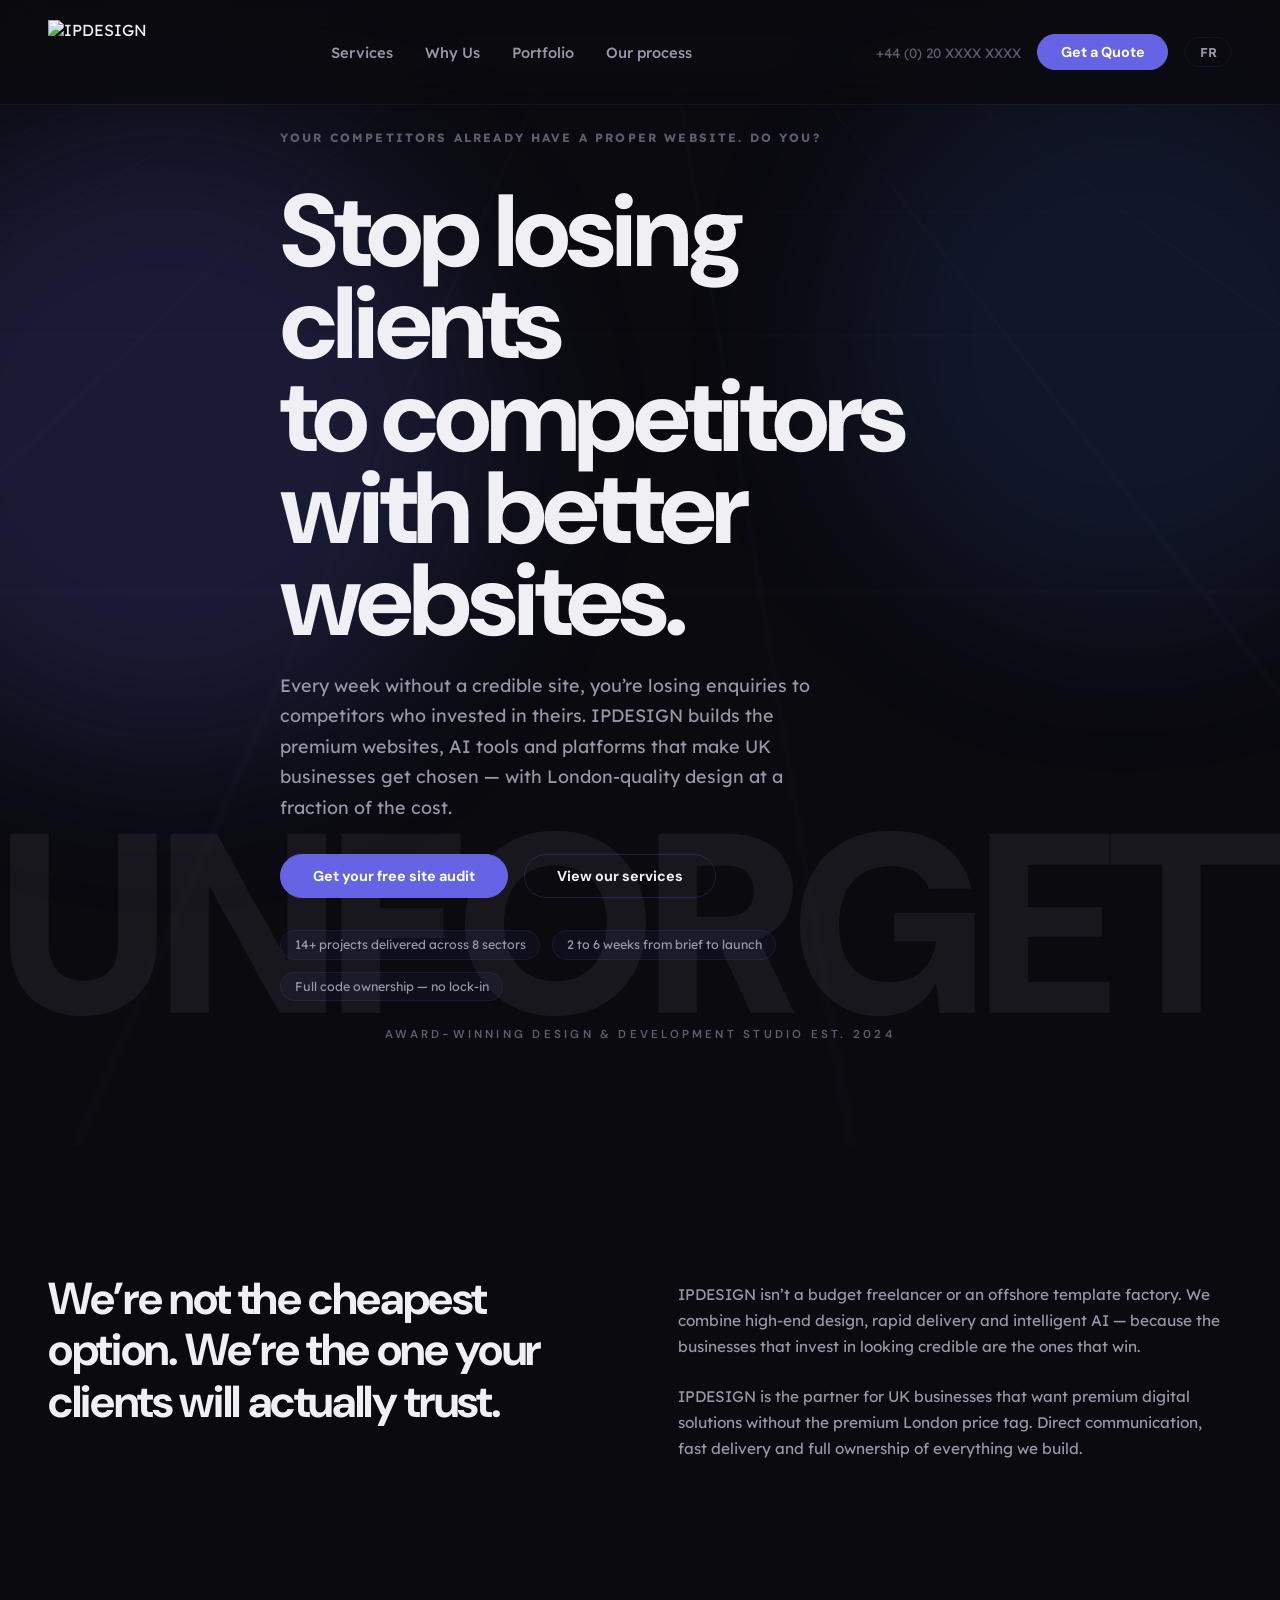
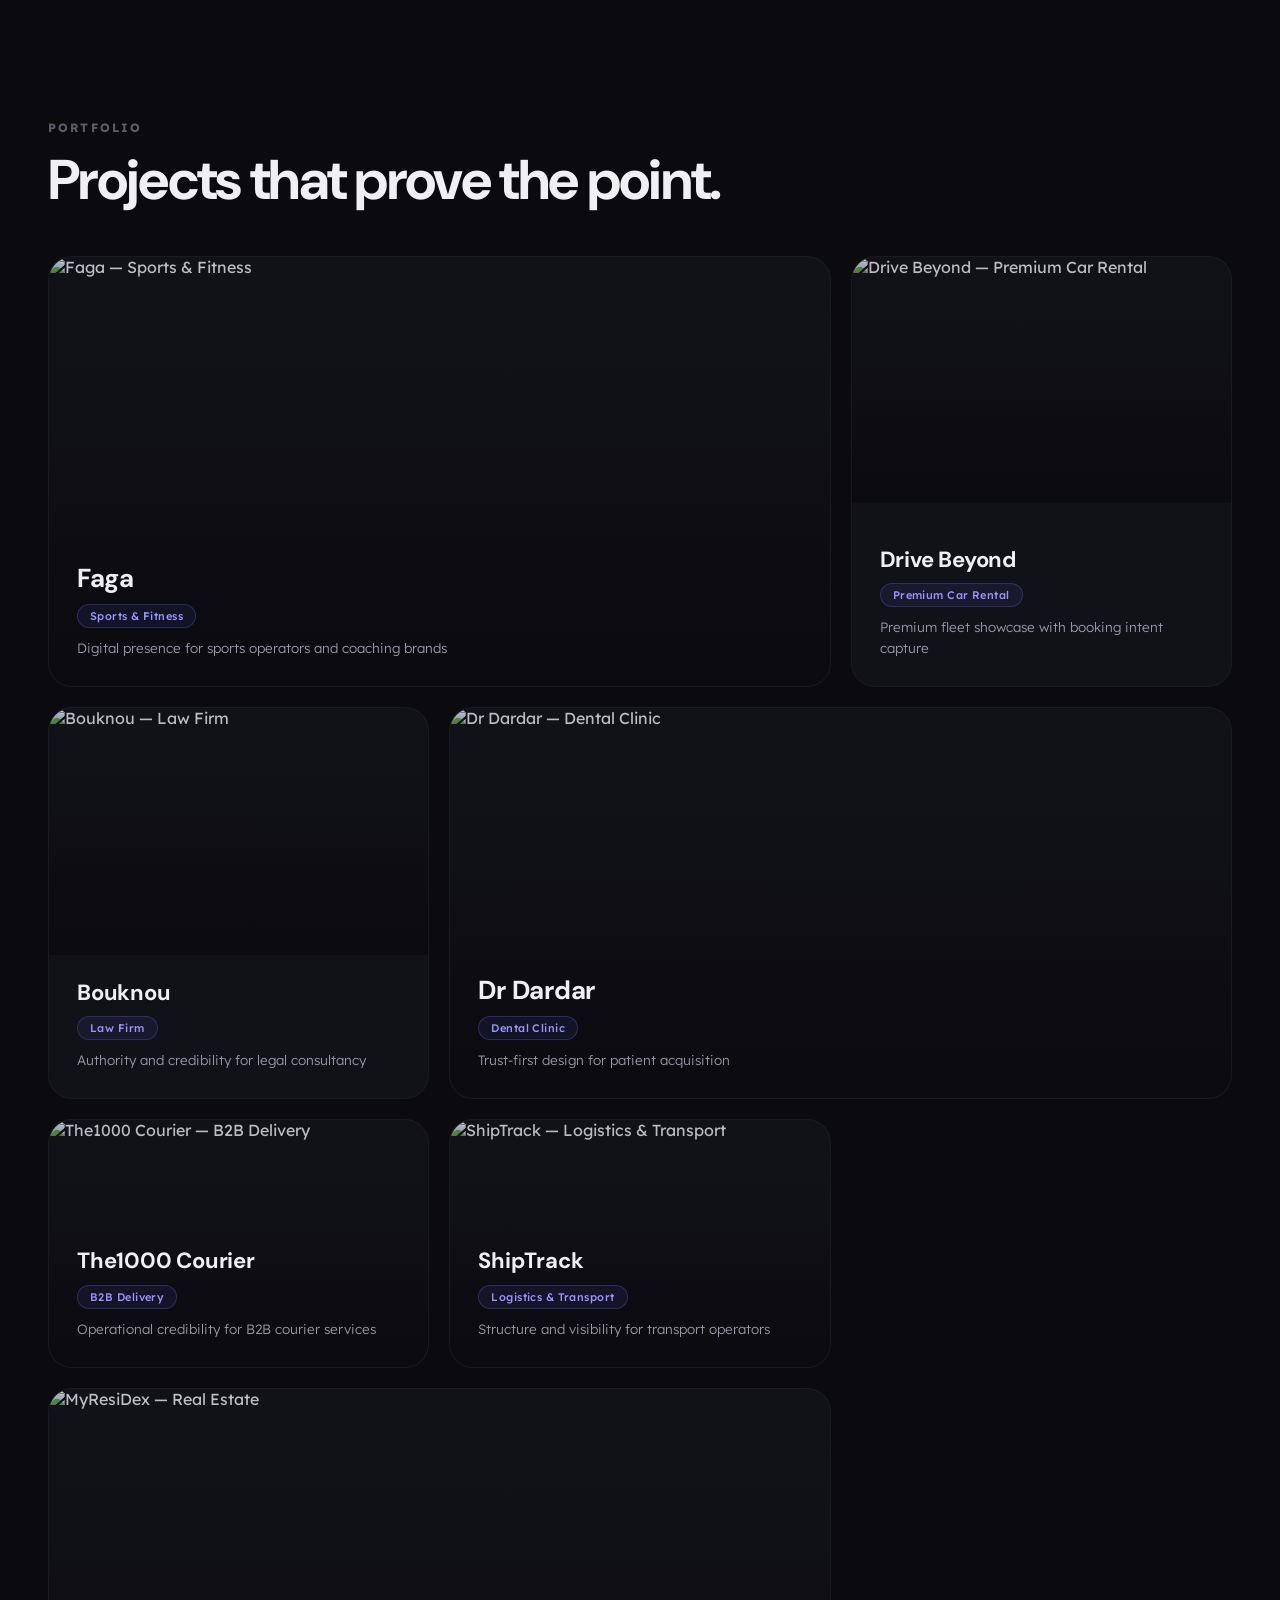
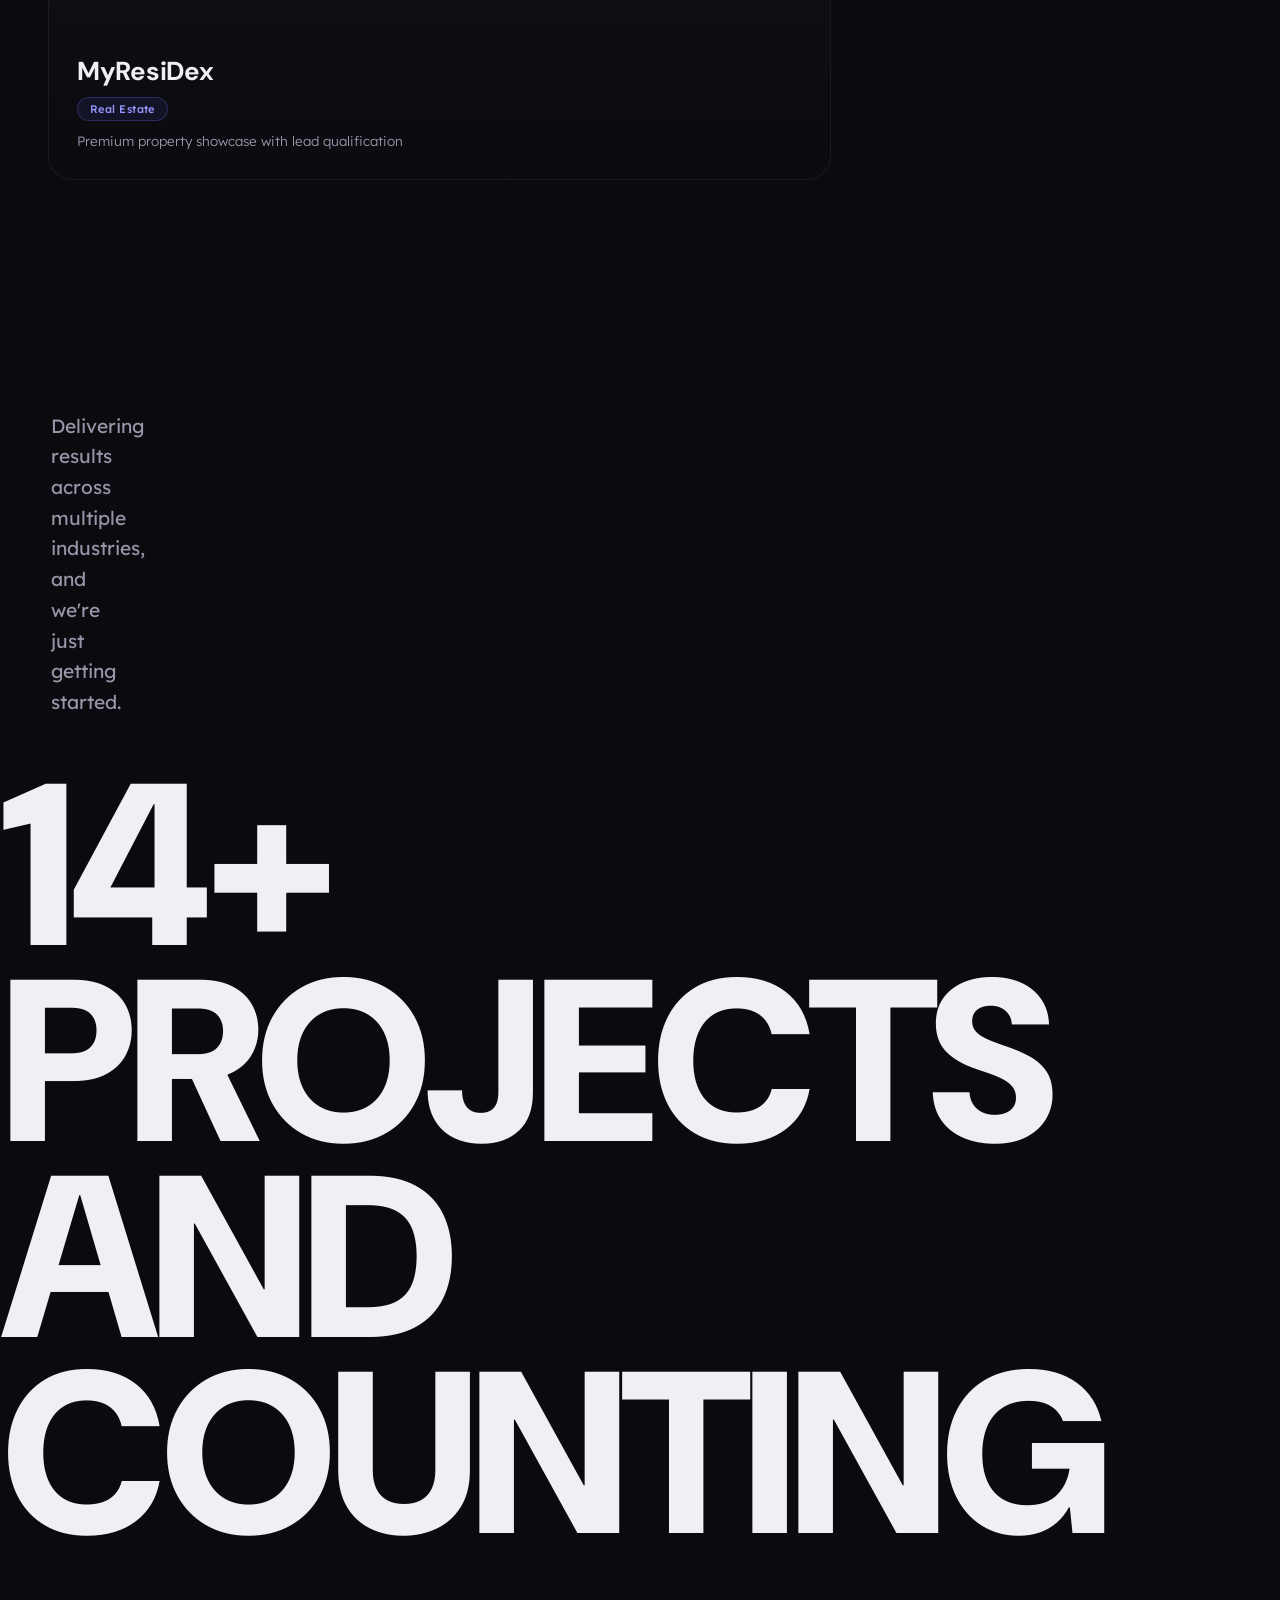
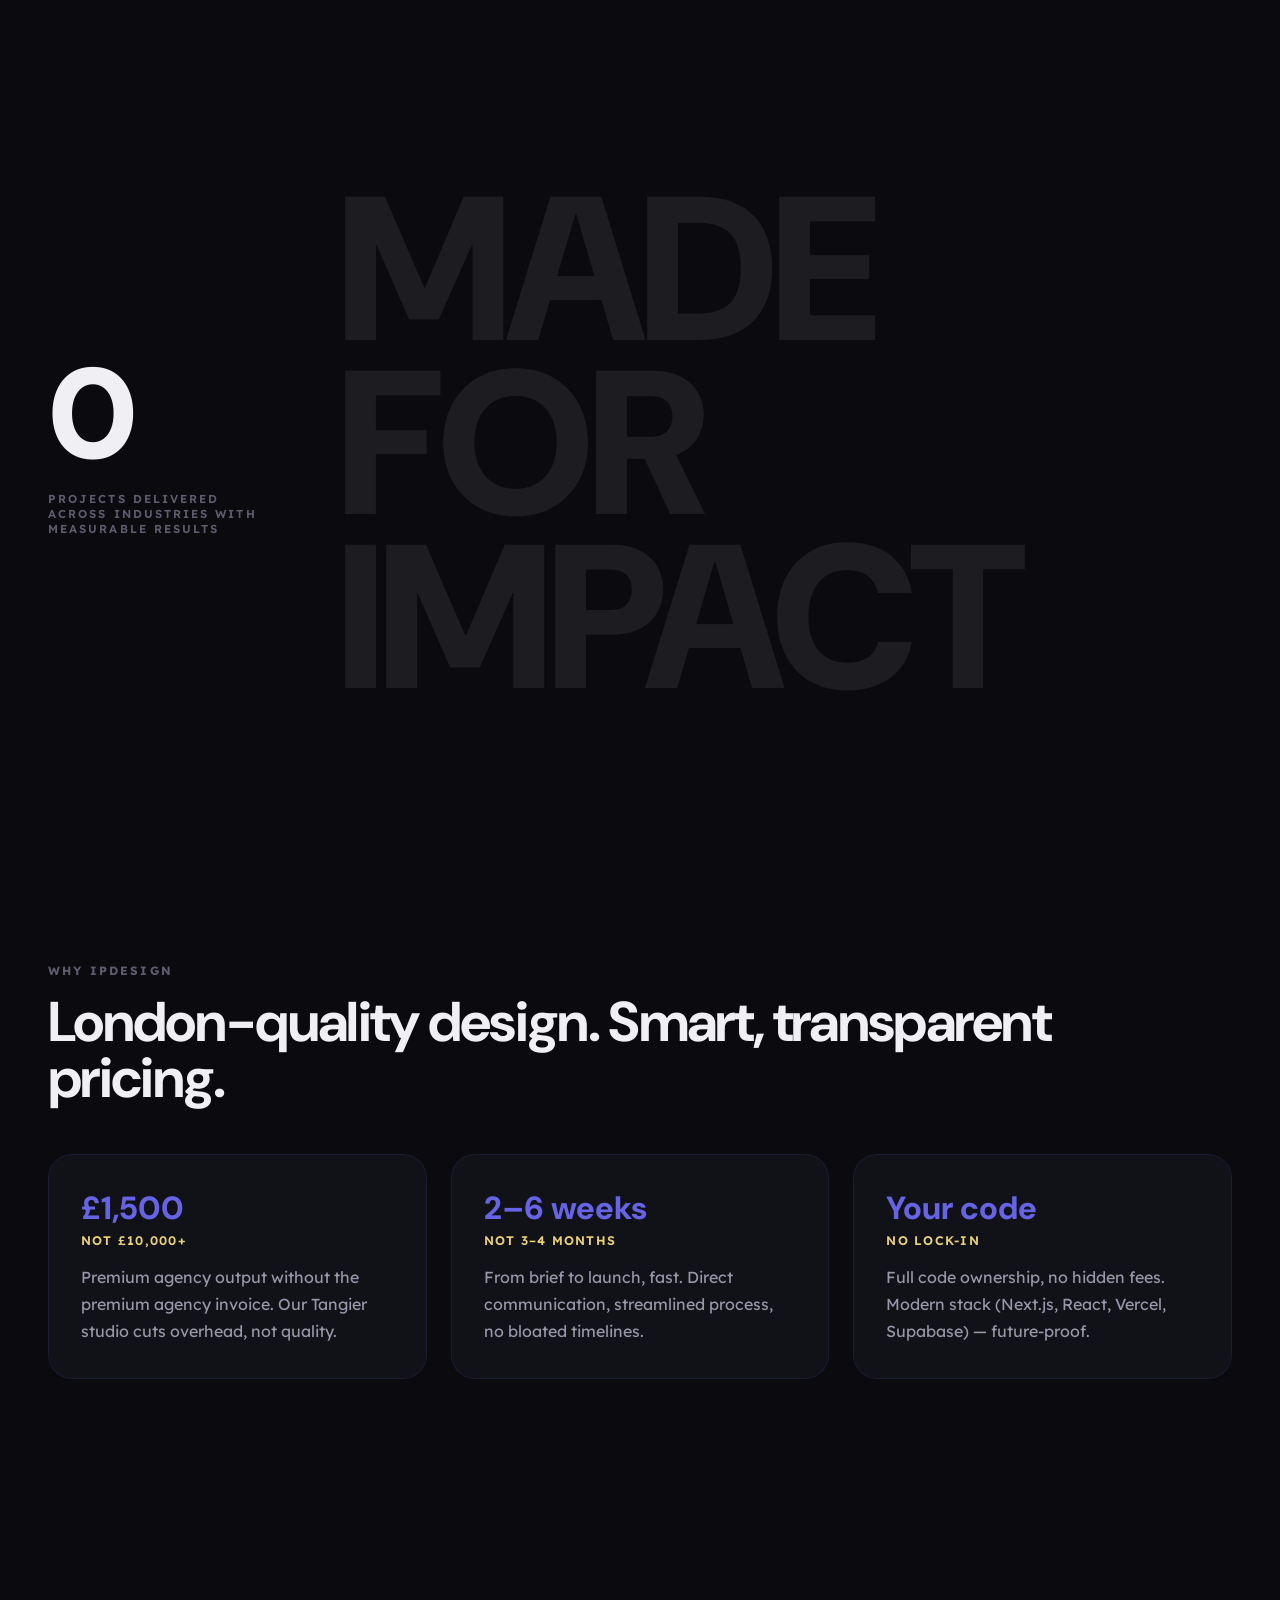
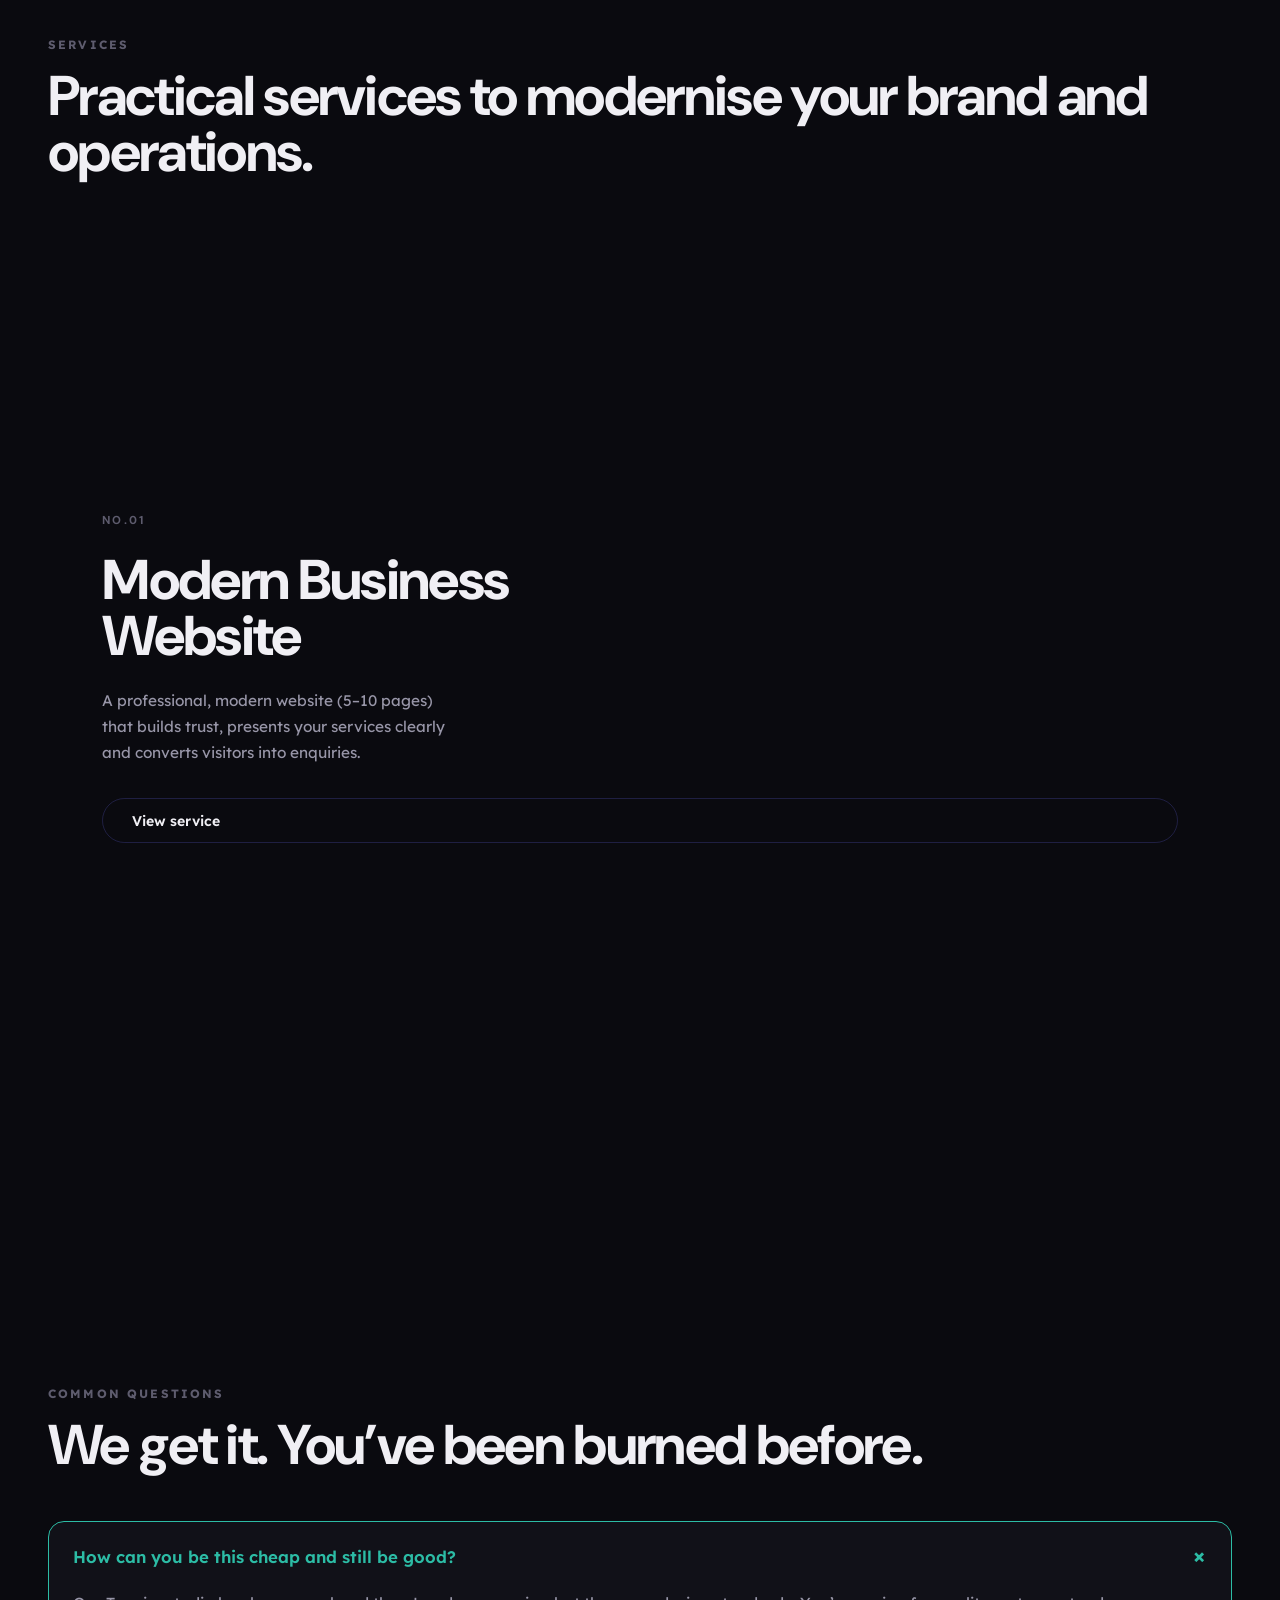
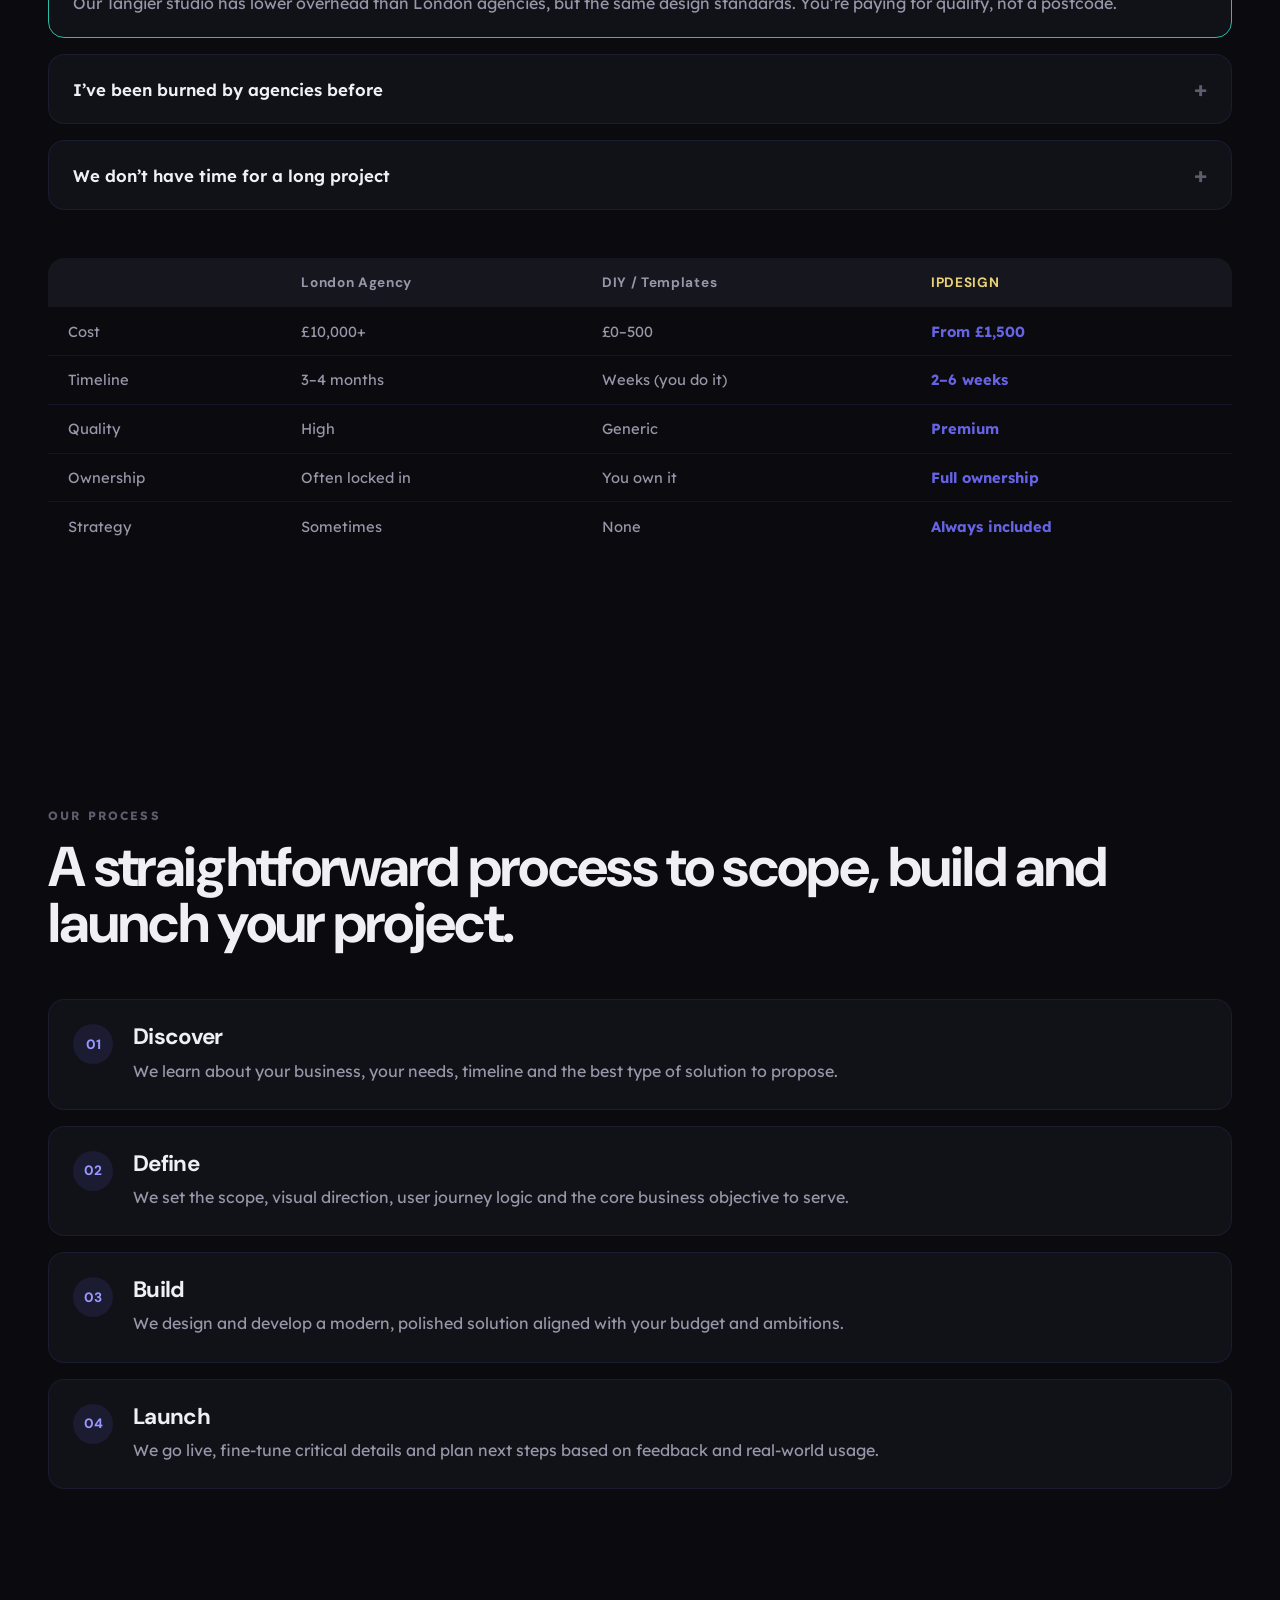
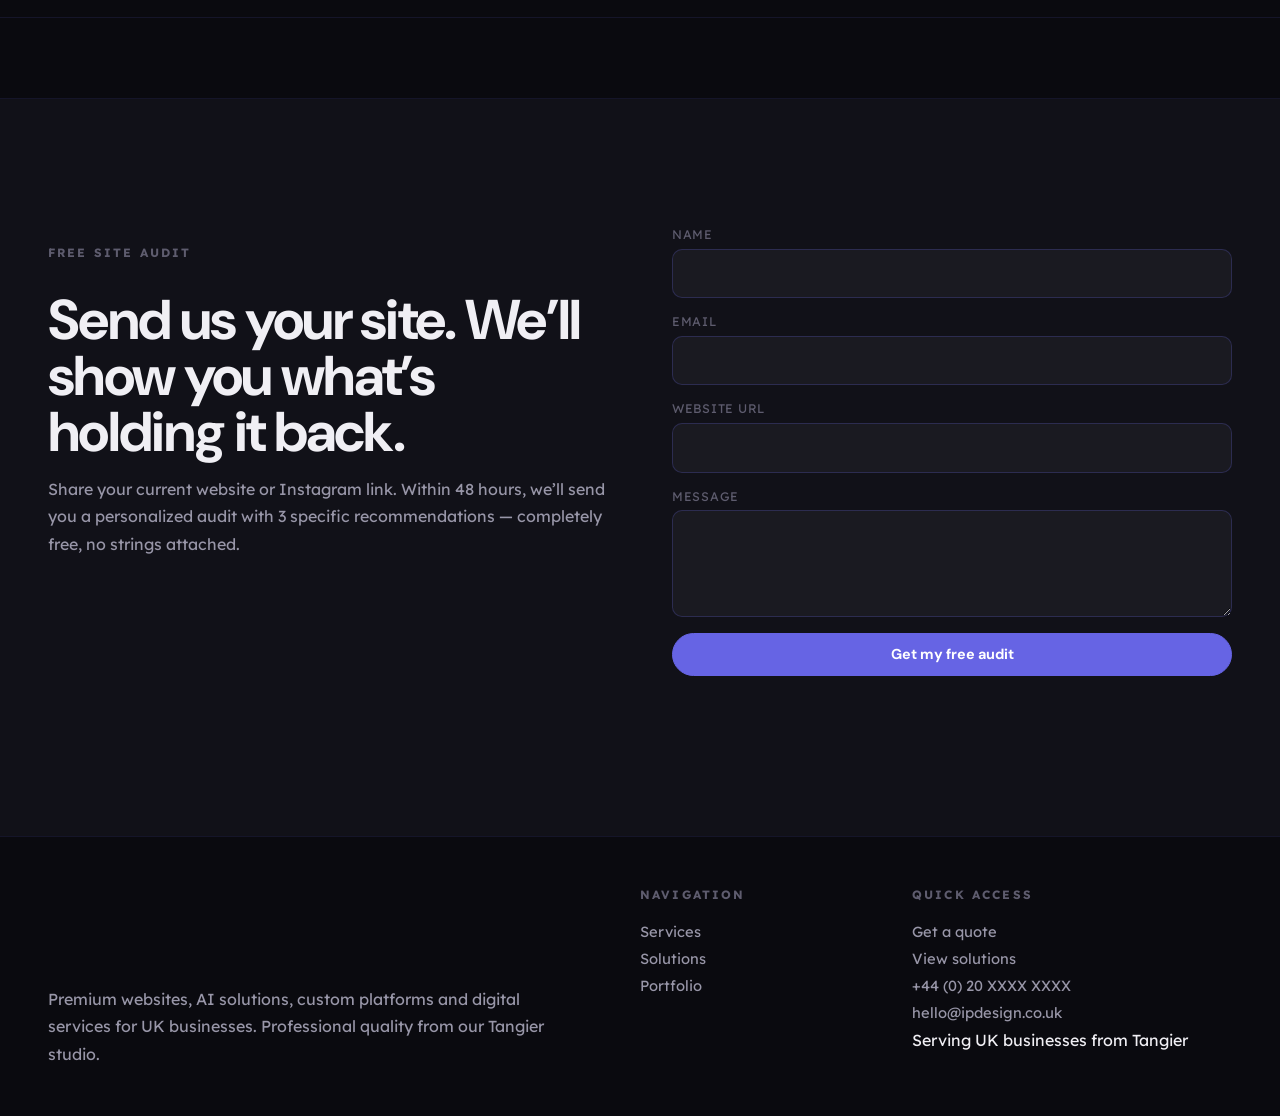
==== commit f8323772: "feat: replace empty gallery + placeholder projects with bento portfolio grid 7 real project cards (F" ====
--- a/index.html
+++ b/index.html
@@ -80,30 +80,15 @@
             </div>
           </section>
 
-          <!-- Section 3 — Gallery -->
-          <section class="section gallery" id="gallery" data-reveal>
-            <div class="gallery__content">
-              <div class="gallery__image-stack" id="gallery-stack">
-                <img class="gallery__img" src="" alt="IPDESIGN workspace" />
-                <img class="gallery__img" src="" alt="IPDESIGN workspace" />
-                <img class="gallery__img" src="" alt="IPDESIGN workspace" />
-                <img class="gallery__img" src="" alt="IPDESIGN workspace" />
-              </div>
-            </div>
-          </section>
-
-          <!-- Section 4 — Projects Showcase -->
-          <section class="section projects" id="proof" data-reveal>
-            <div class="projects__wrapper">
-              <div class="projects__images" id="project-images"></div>
-              <div class="projects__details">
-                <div class="projects__counter">
-                  <span class="animated-number" id="project-counter">01</span>
-                </div>
-                <div class="projects__meta-list" id="project-meta-list"></div>
-              </div>
-            </div>
-            <div class="projects__label" id="projects-label">Latest Projects</div>
+          <!-- Section 3 — Portfolio Bento Grid -->
+          <section class="section portfolio" id="proof" data-reveal>
+            <div class="container">
+              <div class="section-heading">
+                <p class="eyebrow" id="portfolio-eyebrow">Portfolio</p>
+                <h2 id="portfolio-title">Projects that prove the point.</h2>
+              </div>
+              <div class="bento-grid" id="portfolio-grid"></div>
+            </div>
           </section>
 
           <!-- Section 5 — Kinetic Typography -->
--- a/styles.css
+++ b/styles.css
@@ -466,145 +466,149 @@
 }
 
 /* ---------- 10. Gallery Section ---------- */
-.gallery {
+/* ---------- 10–11. Portfolio Bento Grid ---------- */
+.portfolio {
   position: relative;
-  height: 100vh;
+  background: var(--bg-base);
+}
+
+.bento-grid {
+  display: grid;
+  grid-template-columns: repeat(3, 1fr);
+  gap: 20px;
+}
+
+.bento-grid .card:nth-child(1),
+.bento-grid .card:nth-child(4),
+.bento-grid .card:nth-child(7) {
+  grid-column: span 2;
+}
+
+.card {
+  position: relative;
+  border-radius: var(--radius-lg);
   overflow: hidden;
-}
-
-.gallery__content {
+  background: var(--bg-elevated);
+  cursor: pointer;
+  transition: transform 0.4s cubic-bezier(0.22, 1, 0.36, 1),
+              box-shadow 0.4s cubic-bezier(0.22, 1, 0.36, 1);
+  border: 1px solid rgba(255, 255, 255, 0.04);
+}
+
+.card:hover {
+  transform: scale(1.02);
+  box-shadow: 0 0 0 1px rgba(102, 100, 228, 0.3),
+              0 0 40px -8px rgba(102, 100, 228, 0.2);
+}
+
+.card__image {
   position: relative;
   width: 100%;
-  height: 100%;
-}
-
-.gallery__image-stack {
-  position: relative;
-  width: 100%;
-  height: 100%;
-}
-
-.gallery__img {
+  padding-top: 65%;
+  overflow: hidden;
+}
+
+.bento-grid .card:nth-child(1) .card__image { padding-top: 55%; }
+.bento-grid .card:nth-child(4) .card__image { padding-top: 50%; }
+.bento-grid .card:nth-child(7) .card__image { padding-top: 50%; }
+
+.card__image img {
   position: absolute;
   inset: 0;
   width: 100%;
   height: 100%;
   object-fit: cover;
-  will-change: opacity, transform;
-}
-
-/* ---------- 11. Projects Section ---------- */
-.projects {
-  position: relative;
-  background: var(--bg-base);
-  min-height: 100vh;
-}
-
-.projects__wrapper {
-  display: grid;
-  grid-template-columns: 1.2fr 0.8fr;
-  min-height: 100vh;
-}
-
-.projects__images {
-  position: relative;
-  overflow: hidden;
-}
-
-.project-section {
+  display: block;
+  transition: transform 0.6s cubic-bezier(0.22, 1, 0.36, 1),
+              filter 0.6s cubic-bezier(0.22, 1, 0.36, 1);
+  filter: brightness(0.8) saturate(0.9);
+}
+
+.card:hover .card__image img {
+  transform: scale(1.05);
+  filter: brightness(0.9) saturate(1);
+}
+
+.card__image::after {
+  content: '';
   position: absolute;
   inset: 0;
+  background: linear-gradient(
+    to top,
+    rgba(10, 10, 15, 0.95) 0%,
+    rgba(10, 10, 15, 0.7) 30%,
+    rgba(10, 10, 15, 0.15) 60%,
+    transparent 100%
+  );
+  z-index: 1;
+  transition: background 0.4s ease;
+}
+
+.card:hover .card__image::after {
+  background: linear-gradient(
+    to top,
+    rgba(10, 10, 15, 0.9) 0%,
+    rgba(10, 10, 15, 0.55) 30%,
+    rgba(10, 10, 15, 0.08) 60%,
+    transparent 100%
+  );
+}
+
+.card__content {
+  position: absolute;
+  bottom: 0;
+  left: 0;
+  right: 0;
+  padding: 28px;
+  z-index: 2;
+  display: flex;
+  flex-direction: column;
+  gap: 10px;
+}
+
+.card__brand {
+  font-family: "DM Sans", sans-serif;
+  font-size: 22px;
+  font-weight: 700;
+  color: var(--text-primary);
+  letter-spacing: -0.01em;
+  line-height: 1.2;
+}
+
+.bento-grid .card:nth-child(1) .card__brand,
+.bento-grid .card:nth-child(4) .card__brand,
+.bento-grid .card:nth-child(7) .card__brand {
+  font-size: 26px;
+}
+
+.card__meta {
   display: flex;
   align-items: center;
-  justify-content: center;
-}
-
-.project-section img {
-  width: 90%;
-  max-height: 80vh;
-  object-fit: cover;
-  border-radius: var(--radius-lg);
-}
-
-.projects__details {
-  display: flex;
-  flex-direction: column;
-  justify-content: center;
-  padding: 4rem clamp(2rem, 4vw, 4rem);
-  gap: 2rem;
-}
-
-.animated-number {
-  font-family: "DM Sans", sans-serif;
-  font-size: clamp(6rem, 14vw, 12rem);
-  font-weight: 900;
-  line-height: 1;
-  color: var(--accent);
-  opacity: 0.15;
-}
-
-.projects__meta-list {
-  display: grid;
-  gap: 1rem;
-}
-
-.project-meta {
-  position: absolute;
-  display: grid;
-  gap: 0.75rem;
-}
-
-.project-meta__country {
-  font-size: 0.72rem;
-  font-weight: 700;
-  letter-spacing: 0.18em;
-  text-transform: uppercase;
-  color: var(--text-muted);
-}
-
-.project-meta__title {
-  font-family: "DM Sans", sans-serif;
-  font-size: clamp(1.5rem, 3vw, 2.2rem);
-  font-weight: 700;
-  color: var(--text-primary);
-  line-height: 1.1;
-}
-
-.project-meta__desc {
-  color: var(--text-secondary);
-  font-size: 0.95rem;
-  max-width: 32ch;
-}
-
-.project-meta__link {
+  gap: 12px;
+  flex-wrap: wrap;
+}
+
+.sector-pill {
   display: inline-flex;
   align-items: center;
-  gap: 0.5rem;
-  padding: 0.8rem 1.8rem;
-  border: 1px solid var(--line-strong);
+  font-family: "Lexend Deca", sans-serif;
+  font-size: 11px;
+  font-weight: 500;
+  letter-spacing: 0.04em;
+  color: var(--accent-light);
+  padding: 4px 12px;
   border-radius: var(--radius-round);
-  color: var(--text-primary);
-  font-size: 0.88rem;
-  font-weight: 600;
-  transition: border-color 0.3s, background 0.3s, color 0.3s;
-}
-
-.project-meta__link:hover {
-  border-color: var(--accent);
-  background: var(--accent);
-  color: var(--text-on-accent);
-}
-
-.projects__label {
-  position: absolute;
-  top: 2rem;
-  right: 3rem;
-  font-family: "DM Sans", sans-serif;
-  font-size: 0.72rem;
-  font-weight: 700;
-  letter-spacing: 0.18em;
-  text-transform: uppercase;
-  color: var(--text-muted);
+  border: 1px solid rgba(102, 100, 228, 0.3);
+  background: rgba(102, 100, 228, 0.1);
+  white-space: nowrap;
+}
+
+.card__desc {
+  font-size: 13.5px;
+  font-weight: 300;
+  color: var(--text-secondary);
+  line-height: 1.5;
+  max-width: 420px;
 }
 
 /* ---------- 12. Kinetic Typography ---------- */
@@ -1205,10 +1209,6 @@
   display: block;
 }
 
-/* ---------- Project Placeholder ---------- */
-.project-placeholder {
-  border: 1px solid var(--line);
-}
 
 /* ---------- Keyframes — Blue Motion ---------- */
 @keyframes float-blob {
@@ -1257,9 +1257,22 @@
     grid-template-columns: 1fr;
   }
 
-  .projects__wrapper {
-    grid-template-columns: 1fr;
-  }
+  .bento-grid {
+    grid-template-columns: repeat(2, 1fr);
+    gap: 16px;
+  }
+
+  .bento-grid .card:nth-child(1),
+  .bento-grid .card:nth-child(4),
+  .bento-grid .card:nth-child(7) {
+    grid-column: span 2;
+  }
+
+  .card__content { padding: 22px; }
+  .card__brand { font-size: 20px; }
+  .bento-grid .card:nth-child(1) .card__brand,
+  .bento-grid .card:nth-child(4) .card__brand,
+  .bento-grid .card:nth-child(7) .card__brand { font-size: 23px; }
 
   .stats__grid {
     grid-template-columns: 1fr;
@@ -1277,10 +1290,19 @@
     grid-template-columns: 1fr;
   }
 
-  .gallery {
-    height: auto;
-    min-height: 60vh;
-  }
+  .bento-grid {
+    grid-template-columns: 1fr;
+  }
+
+  .bento-grid .card:nth-child(1),
+  .bento-grid .card:nth-child(4),
+  .bento-grid .card:nth-child(7) {
+    grid-column: span 1;
+  }
+
+  .card__image { padding-top: 60% !important; }
+  .card__brand { font-size: 19px !important; }
+  .card__desc { font-size: 13px; }
 
   .services-morph__track {
     flex-direction: column;
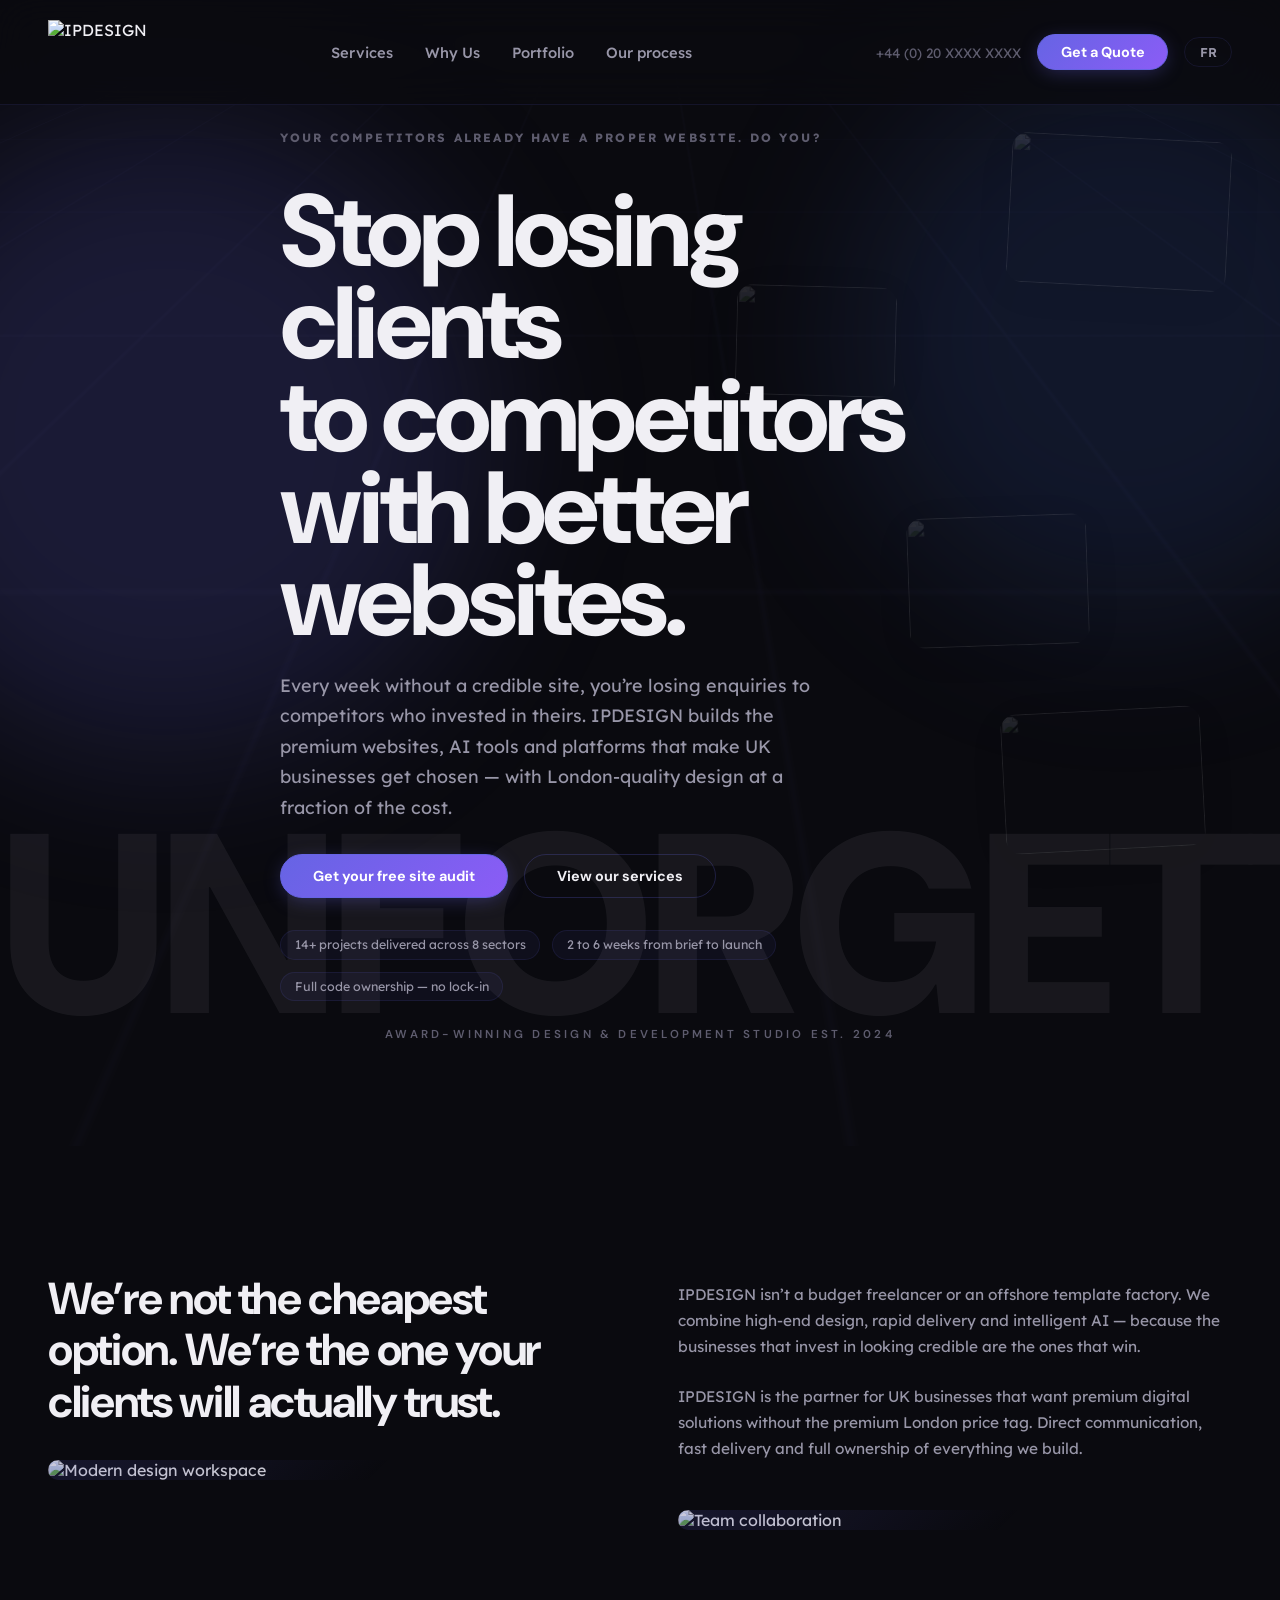
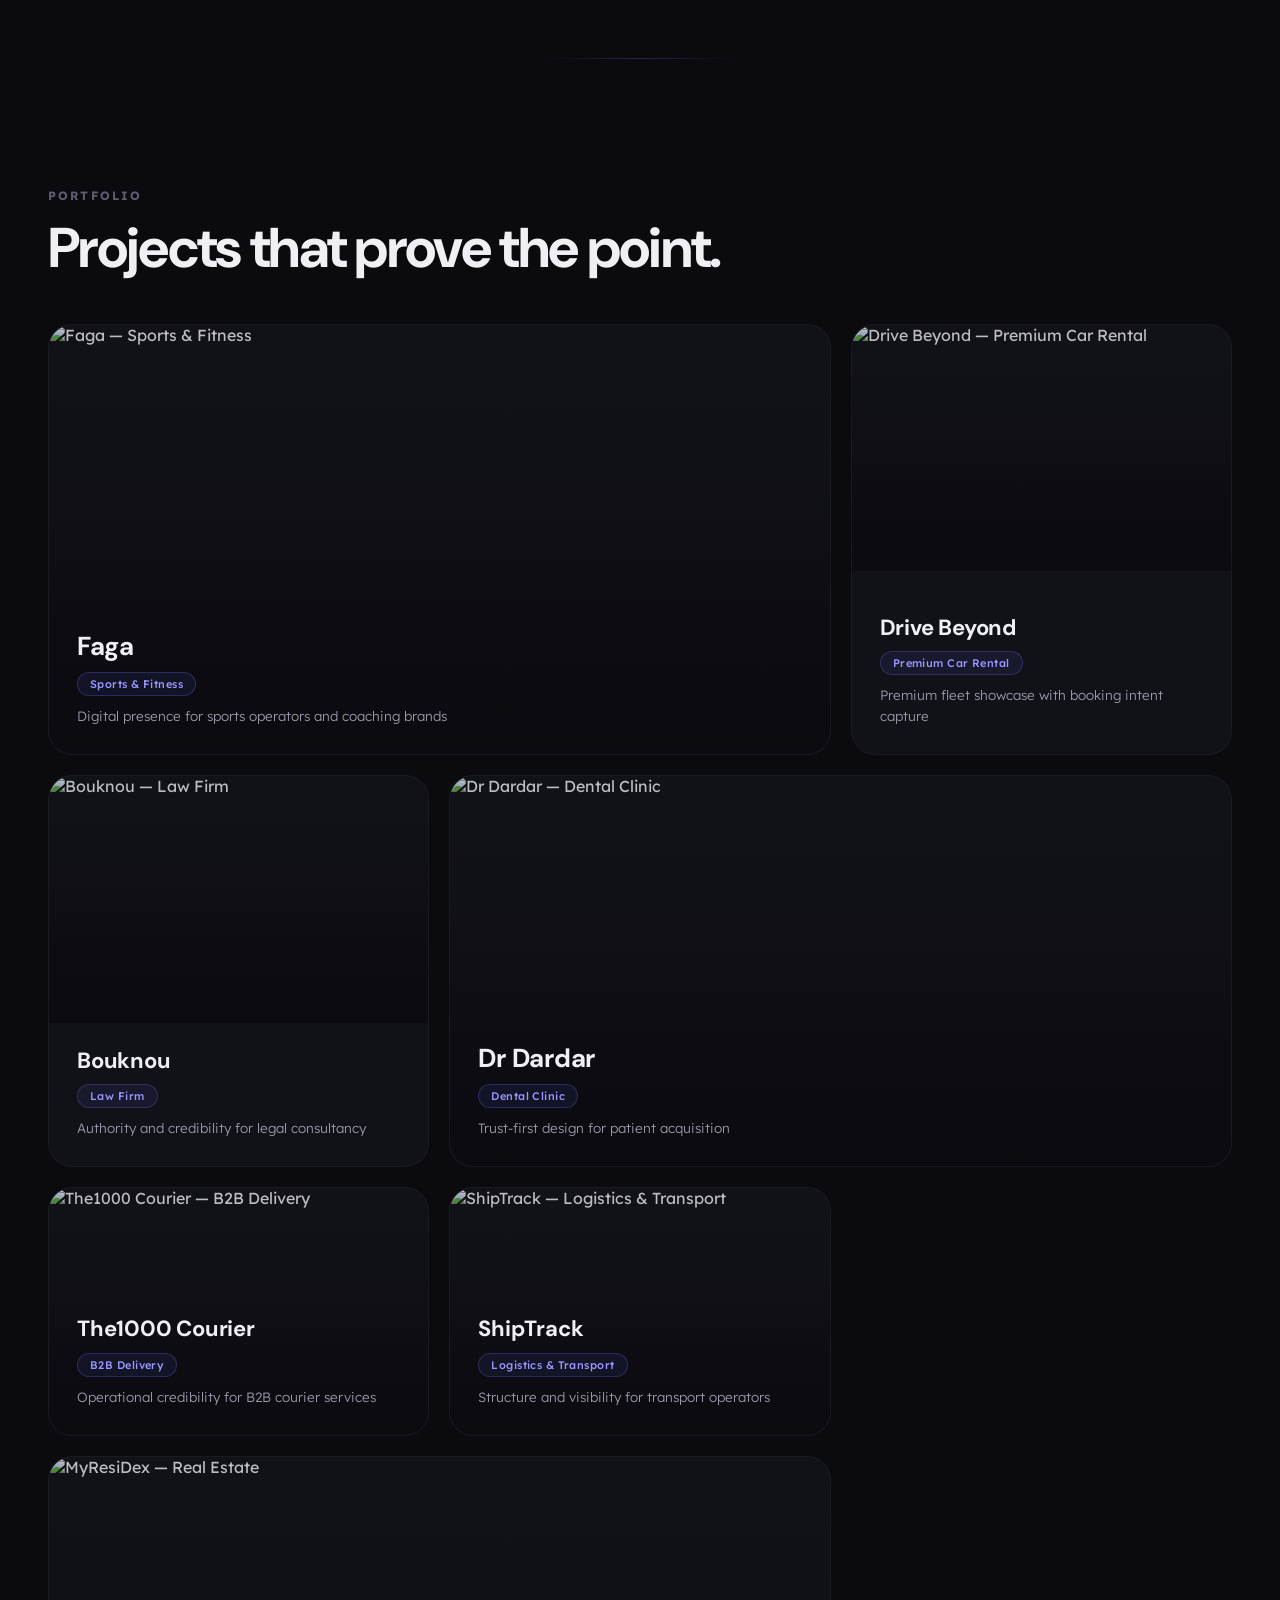
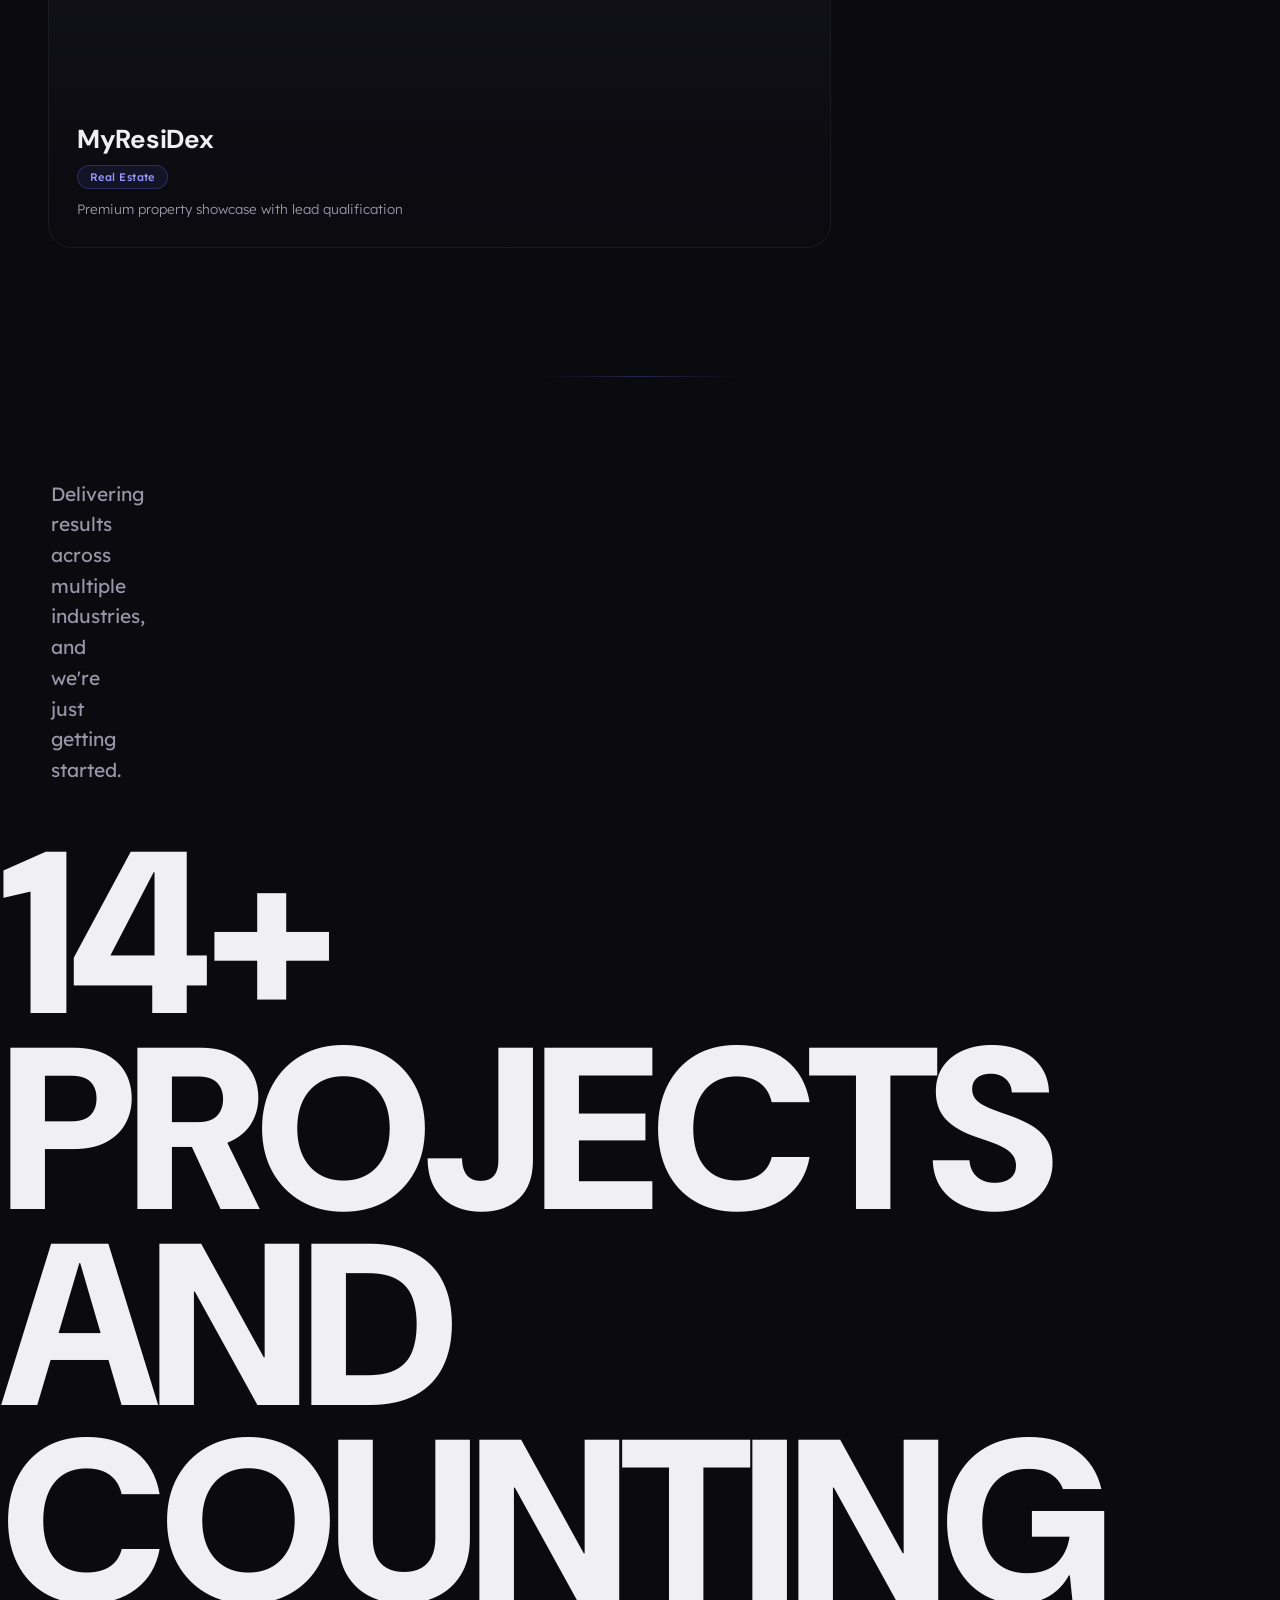
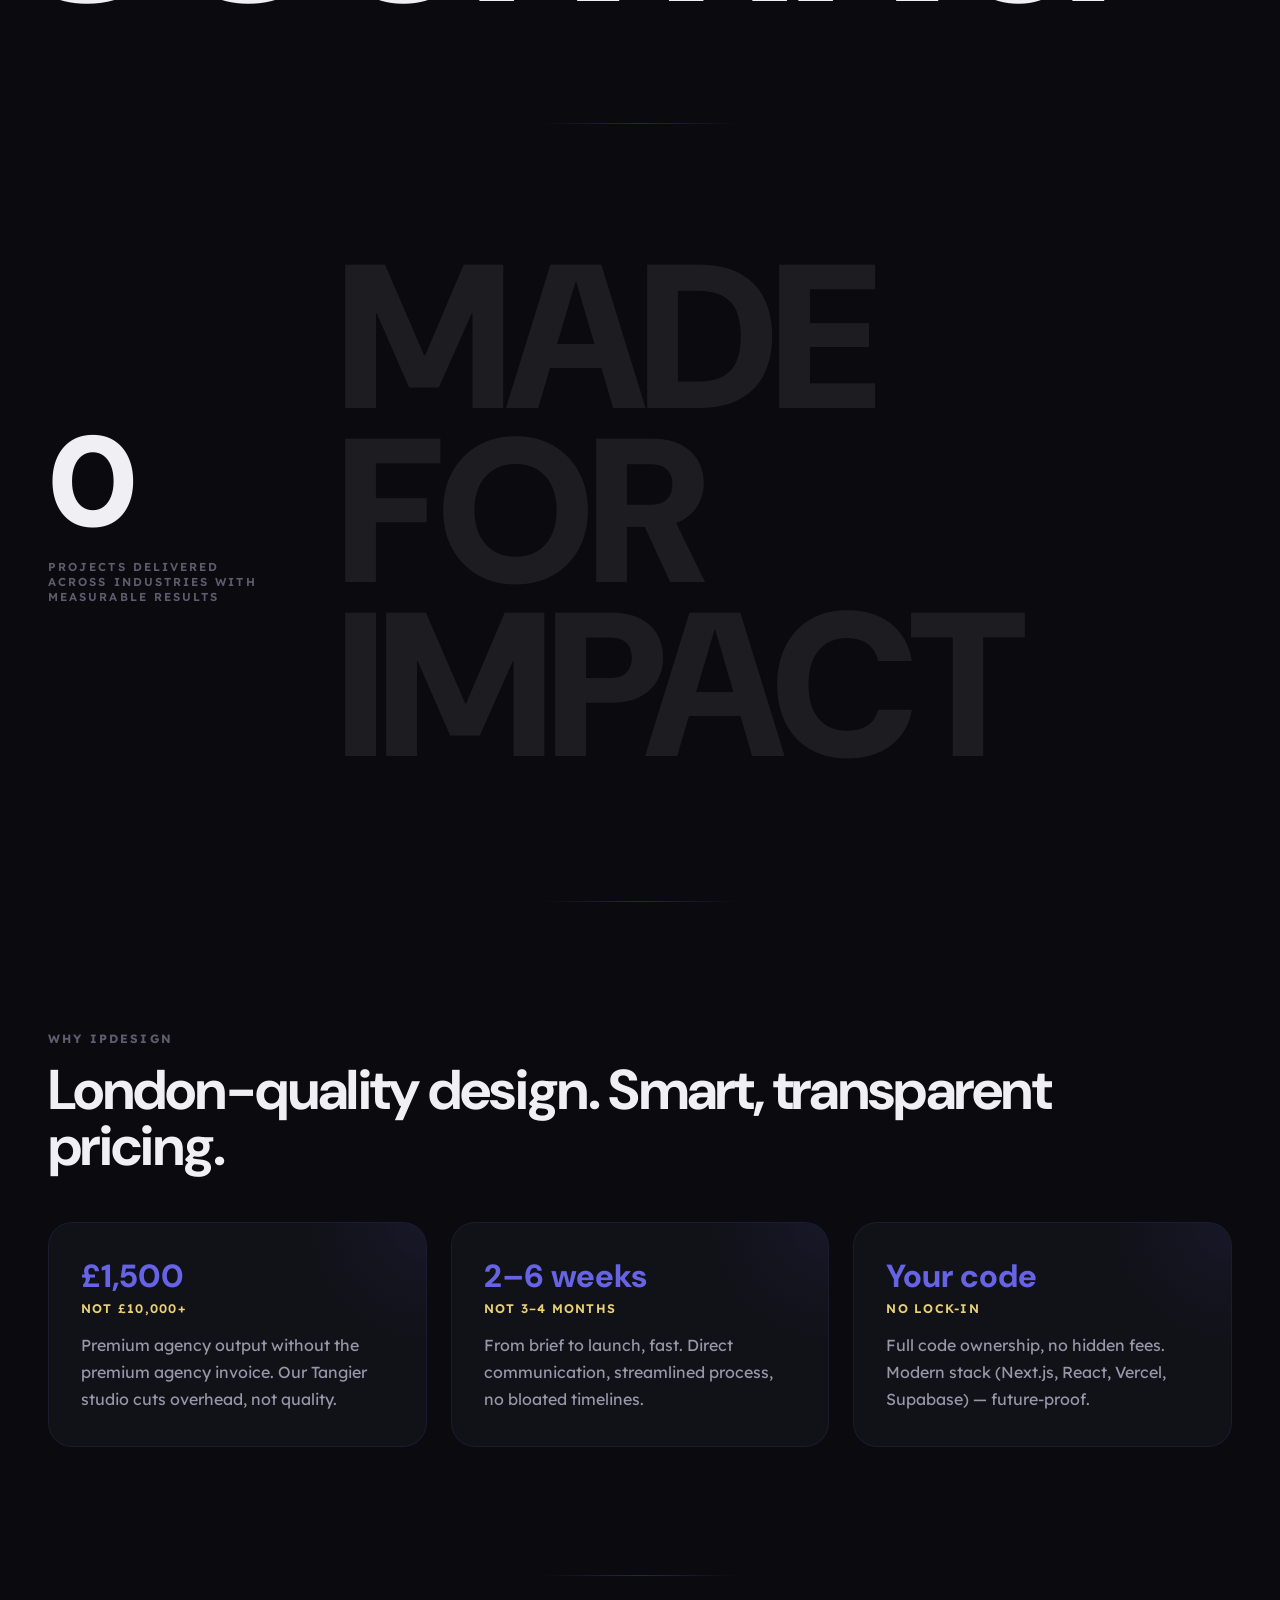
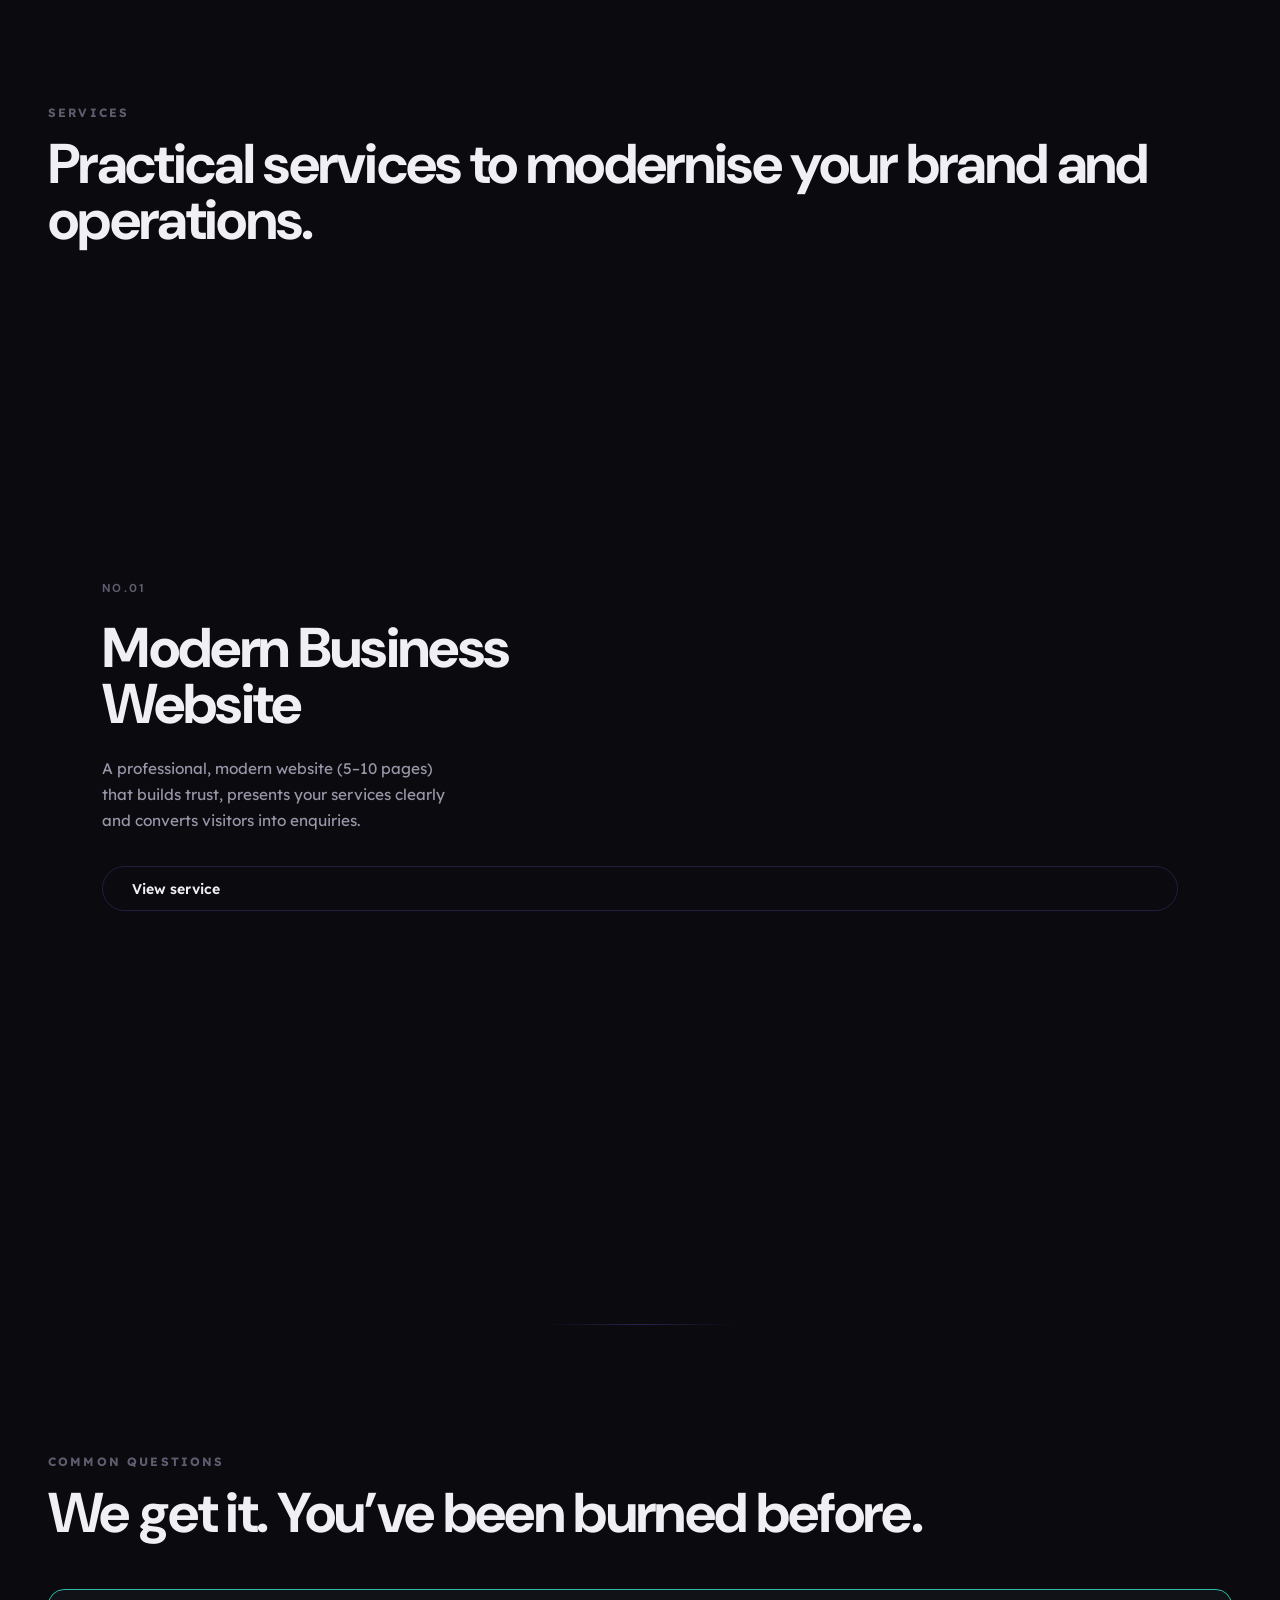
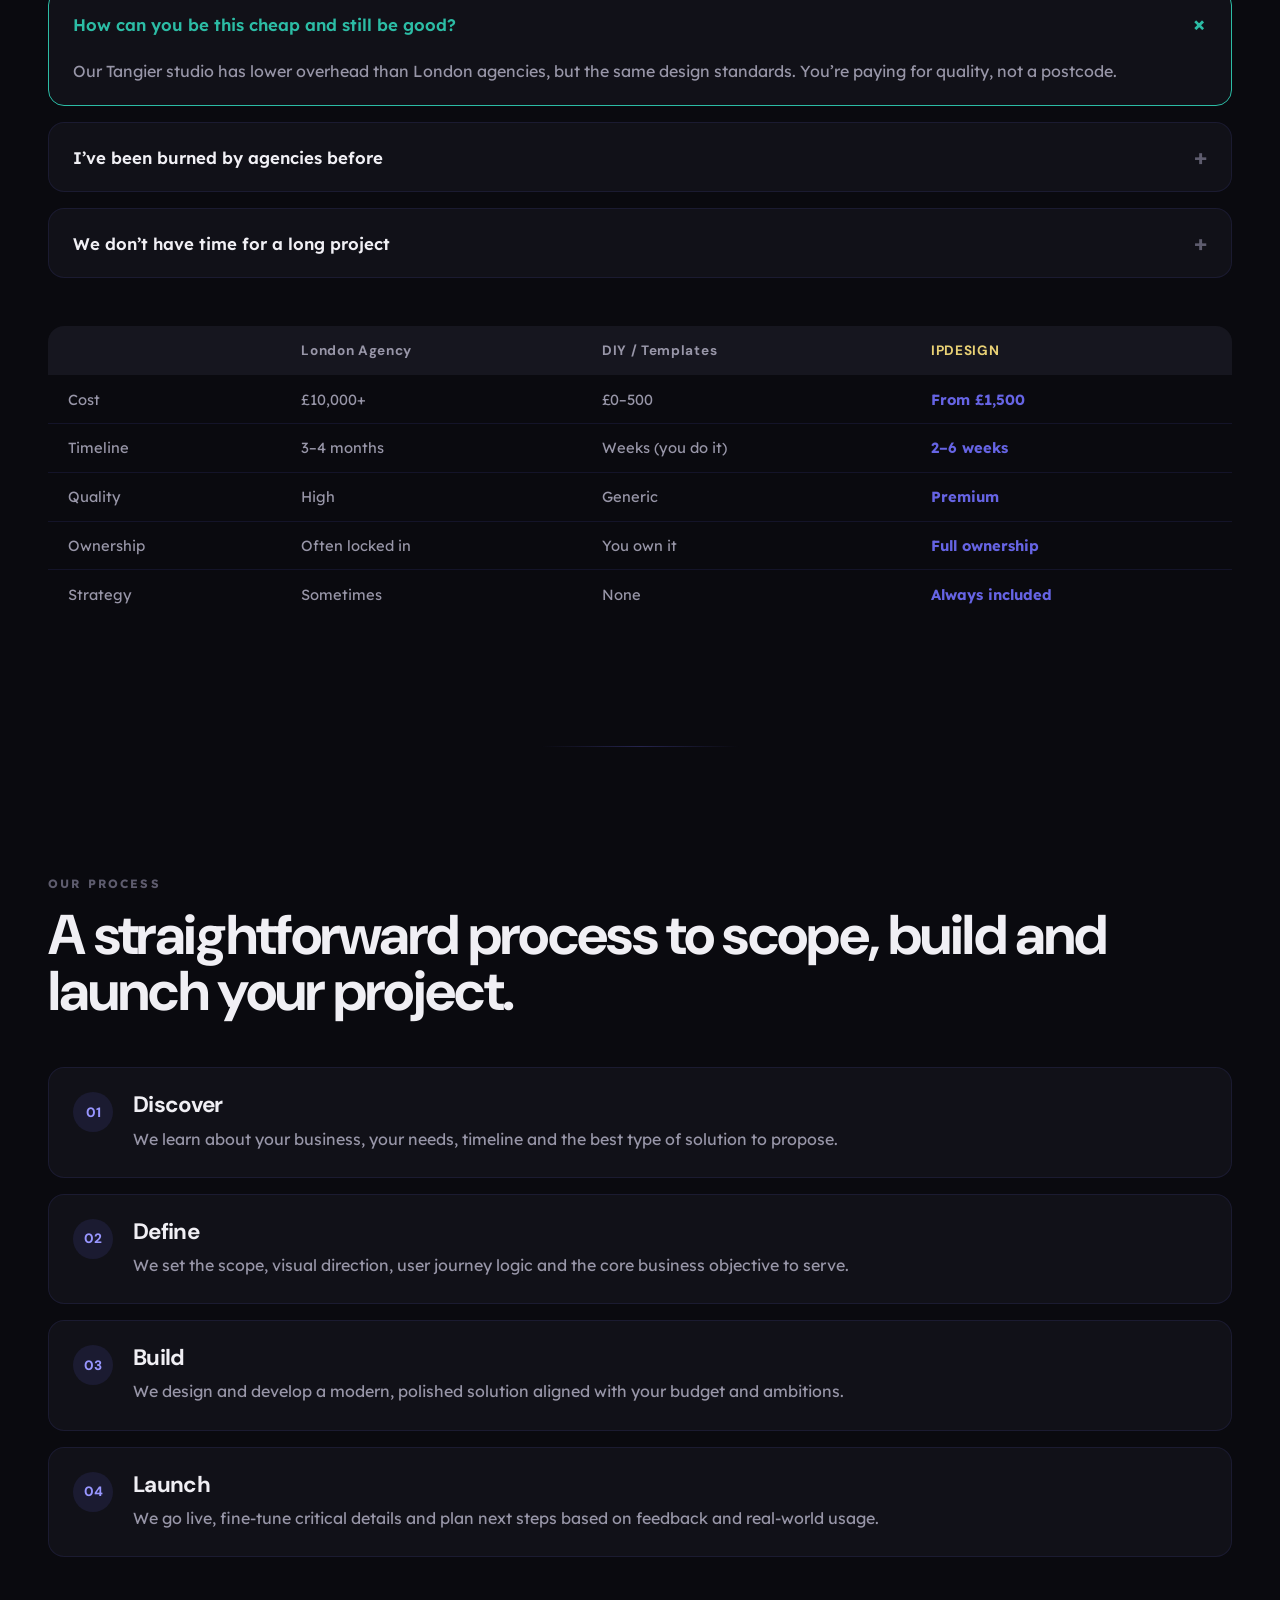
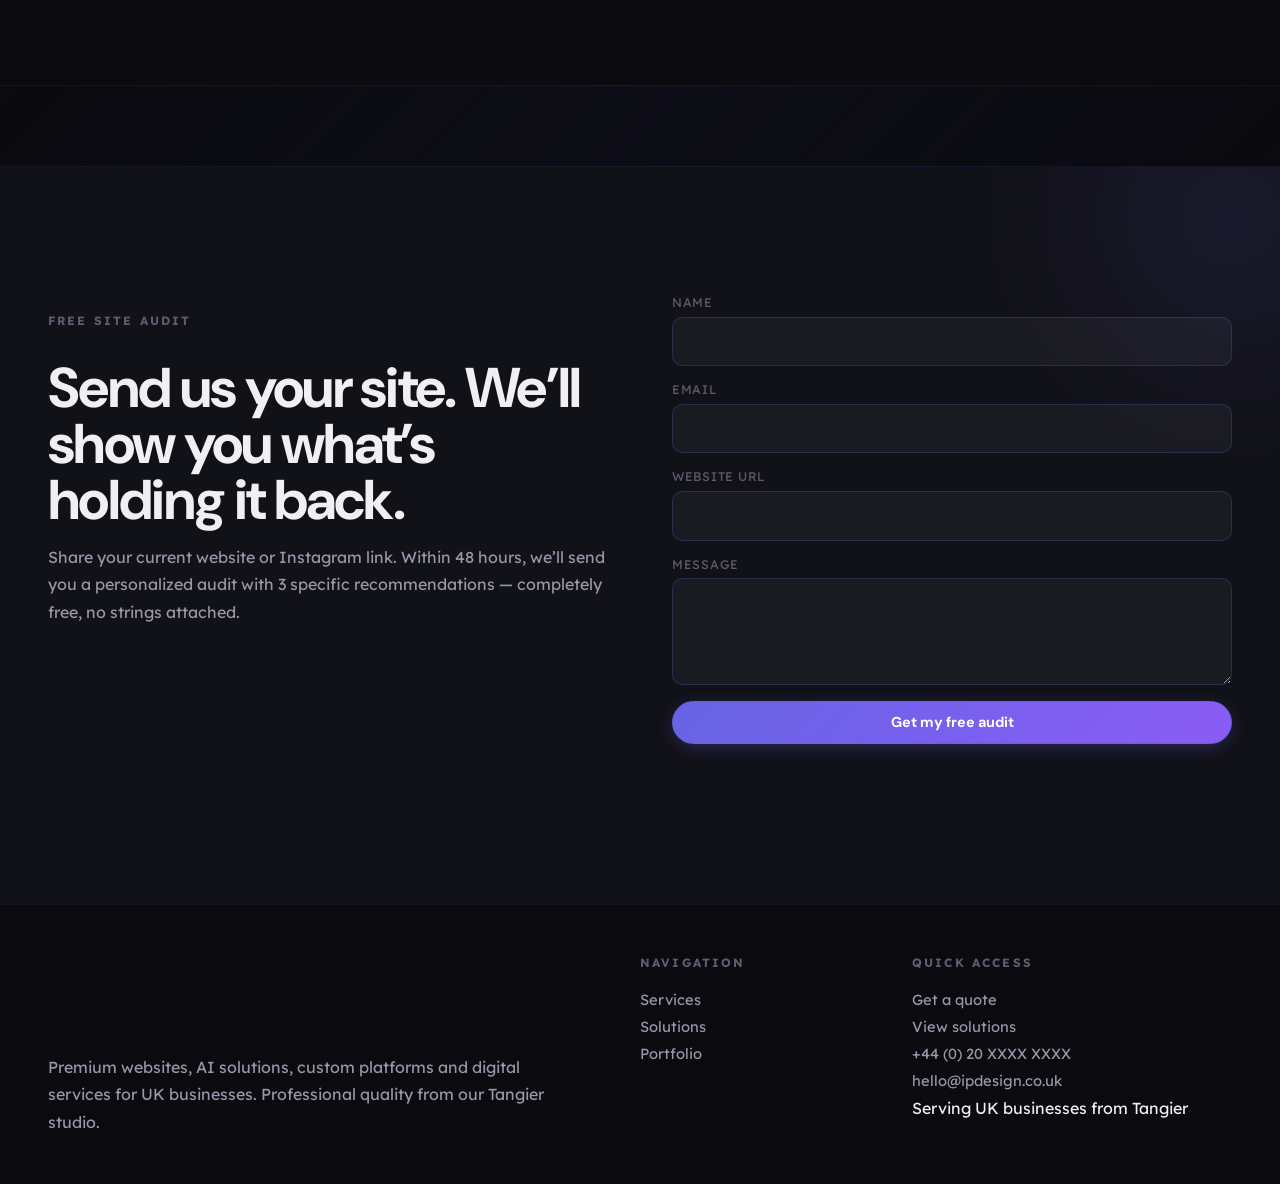
==== commit 8508e4d8: "feat: add mock photos, background images and visual richness - Hero: floating project thumbnail coll" ====
--- a/index.html
+++ b/index.html
@@ -51,6 +51,13 @@
               <div class="hero__gradient hero__gradient--two"></div>
               <div class="hero__grid"></div>
             </div>
+            <!-- Floating project thumbnails -->
+            <div class="hero__floaters" aria-hidden="true">
+              <img class="hero__float hero__float--1" src="https://images.unsplash.com/photo-1503376780353-7e6692767b70?auto=format&fit=crop&w=400&q=60" alt="" />
+              <img class="hero__float hero__float--2" src="https://images.unsplash.com/photo-1555371363-72f1af3b1bc3?auto=format&fit=crop&w=400&q=60" alt="" />
+              <img class="hero__float hero__float--3" src="https://images.unsplash.com/photo-1517832207067-4db24a2ae47c?auto=format&fit=crop&w=400&q=60" alt="" />
+              <img class="hero__float hero__float--4" src="https://images.unsplash.com/photo-1505693416388-ac5ce068fe85?auto=format&fit=crop&w=400&q=60" alt="" />
+            </div>
             <div class="hero__inner container">
               <p class="eyebrow" id="hero-eyebrow"></p>
               <h1 class="hero-title" id="hero-title"></h1>
@@ -72,10 +79,16 @@
             <div class="about__grid container">
               <div class="about__left anim-reveal">
                 <h2 id="about-title"></h2>
+                <div class="about__image">
+                  <img src="https://images.unsplash.com/photo-1497366216548-37526070297c?auto=format&fit=crop&w=600&q=80" alt="Modern design workspace" loading="lazy" />
+                </div>
               </div>
               <div class="about__right anim-reveal">
                 <p id="about-text-1"></p>
                 <p id="about-text-2"></p>
+                <div class="about__image about__image--secondary">
+                  <img src="https://images.unsplash.com/photo-1522071820081-009f0129c71c?auto=format&fit=crop&w=600&q=80" alt="Team collaboration" loading="lazy" />
+                </div>
               </div>
             </div>
           </section>
@@ -93,6 +106,7 @@
 
           <!-- Section 5 — Kinetic Typography -->
           <section class="section kinetic-type" id="kinetic" data-reveal>
+            <div class="kinetic-type__bg" aria-hidden="true"></div>
             <p class="kinetic-type__intro" id="kinetic-intro"></p>
             <div class="kinetic-type__text">
               <span class="kinetic-line" data-speed="1.2">14+ PROJECTS</span>
@@ -171,6 +185,7 @@
 
           <!-- Section 12 — Contact CTA -->
           <section class="section cta-section" id="contact" data-reveal>
+            <div class="cta-section__bg" aria-hidden="true"></div>
             <div class="cta-section__grid container">
               <div class="cta-section__copy">
                 <p class="eyebrow" id="cta-eyebrow"></p>
--- a/styles.css
+++ b/styles.css
@@ -93,6 +93,18 @@
   position: relative;
 }
 
+.section + .section::before {
+  content: '';
+  position: absolute;
+  top: 0;
+  left: 50%;
+  transform: translateX(-50%);
+  width: min(200px, 30%);
+  height: 1px;
+  background: linear-gradient(90deg, transparent, var(--accent), transparent);
+  opacity: 0.3;
+}
+
 /* ---------- 5. Header ---------- */
 .site-header {
   position: fixed;
@@ -220,15 +232,17 @@
 }
 
 .button--primary {
-  background: var(--accent);
+  background: linear-gradient(135deg, var(--accent) 0%, #8B5CF6 100%);
   border-color: var(--accent);
   color: var(--text-on-accent);
+  box-shadow: 0 4px 20px -4px rgba(102, 100, 228, 0.4);
 }
 
 .button--primary:hover {
   background: transparent;
-  color: var(--accent);
+  color: var(--accent-light);
   transform: translateY(-2px);
+  box-shadow: 0 8px 30px -6px rgba(102, 100, 228, 0.5);
 }
 
 .button--ghost {
@@ -373,6 +387,66 @@
   opacity: 0.25;
 }
 
+/* Hero floating project thumbnails */
+.hero__floaters {
+  position: absolute;
+  inset: 0;
+  z-index: 1;
+  pointer-events: none;
+  overflow: hidden;
+}
+
+.hero__float {
+  position: absolute;
+  border-radius: var(--radius-md);
+  object-fit: cover;
+  opacity: 0.12;
+  filter: saturate(0.6);
+  animation: float-thumbnail 20s ease-in-out infinite;
+  box-shadow: 0 8px 40px rgba(0, 0, 0, 0.4);
+}
+
+.hero__float--1 {
+  top: 12%;
+  right: 4%;
+  width: 220px;
+  height: 150px;
+  animation-delay: 0s;
+  transform: rotate(3deg);
+}
+
+.hero__float--2 {
+  top: 45%;
+  right: 15%;
+  width: 180px;
+  height: 130px;
+  animation-delay: -5s;
+  transform: rotate(-2deg);
+}
+
+.hero__float--3 {
+  top: 25%;
+  right: 30%;
+  width: 160px;
+  height: 110px;
+  animation-delay: -10s;
+  transform: rotate(1.5deg);
+}
+
+.hero__float--4 {
+  top: 62%;
+  right: 6%;
+  width: 200px;
+  height: 140px;
+  animation-delay: -15s;
+  transform: rotate(-3deg);
+}
+
+@keyframes float-thumbnail {
+  0%, 100% { transform: translateY(0) rotate(var(--r, 2deg)); opacity: 0.12; }
+  50% { transform: translateY(-20px) rotate(var(--r, 2deg)); opacity: 0.18; }
+}
+
 .hero__inner {
   position: relative;
   z-index: 2;
@@ -463,6 +537,37 @@
 .about__right p {
   font-size: clamp(0.95rem, 1.2vw, 1.05rem);
   line-height: 1.7;
+}
+
+.about__image {
+  margin-top: 2rem;
+  border-radius: var(--radius-lg);
+  overflow: hidden;
+  position: relative;
+}
+
+.about__image img {
+  width: 100%;
+  height: auto;
+  display: block;
+  filter: brightness(0.85) saturate(0.8);
+  transition: filter 0.6s ease;
+}
+
+.about__image:hover img {
+  filter: brightness(0.95) saturate(1);
+}
+
+.about__image::after {
+  content: '';
+  position: absolute;
+  inset: 0;
+  background: linear-gradient(135deg, rgba(102, 100, 228, 0.15) 0%, transparent 60%);
+  pointer-events: none;
+}
+
+.about__image--secondary {
+  margin-top: 1.5rem;
 }
 
 /* ---------- 10. Gallery Section ---------- */
@@ -619,6 +724,15 @@
   background: var(--bg-base);
 }
 
+.kinetic-type__bg {
+  position: absolute;
+  inset: 0;
+  background: url('https://images.unsplash.com/photo-1451187580459-43490279c0fa?auto=format&fit=crop&w=1600&q=40') center/cover no-repeat;
+  opacity: 0.06;
+  filter: saturate(0.4);
+  pointer-events: none;
+}
+
 .kinetic-type__intro {
   max-width: 36ch;
   margin: 0 auto;
@@ -649,6 +763,20 @@
 /* ---------- 13. Stats Section ---------- */
 .stats {
   background: var(--bg-base);
+  position: relative;
+  overflow: hidden;
+}
+
+.stats::before {
+  content: '';
+  position: absolute;
+  top: 50%;
+  left: 50%;
+  transform: translate(-50%, -50%);
+  width: 600px;
+  height: 600px;
+  background: radial-gradient(circle, rgba(102, 100, 228, 0.12) 0%, transparent 70%);
+  pointer-events: none;
 }
 
 .stats__grid {
@@ -714,12 +842,26 @@
   border-radius: var(--radius-lg);
   border: 1px solid var(--line);
   background: var(--bg-elevated);
-  transition: border-color 0.3s, transform 0.3s;
+  transition: border-color 0.3s, transform 0.3s, box-shadow 0.3s;
+  position: relative;
+  overflow: hidden;
+}
+
+.pillar-card::before {
+  content: '';
+  position: absolute;
+  top: 0;
+  right: 0;
+  width: 120px;
+  height: 120px;
+  background: radial-gradient(circle at top right, rgba(102, 100, 228, 0.08) 0%, transparent 70%);
+  pointer-events: none;
 }
 
 .pillar-card:hover {
-  border-color: var(--line-strong);
+  border-color: var(--accent);
   transform: translateY(-4px);
+  box-shadow: 0 12px 40px -12px rgba(102, 100, 228, 0.2);
 }
 
 .pillar-card__metric {
@@ -760,6 +902,22 @@
   justify-content: center;
   padding: 0 8vw;
   position: relative;
+  overflow: hidden;
+}
+
+.services-morph__panel::before {
+  content: '';
+  position: absolute;
+  top: 0;
+  right: 0;
+  bottom: 0;
+  width: 45%;
+  background: var(--panel-bg, none) center/cover no-repeat;
+  opacity: 0.08;
+  filter: saturate(0.3);
+  mask-image: linear-gradient(to left, rgba(0,0,0,0.6) 0%, transparent 100%);
+  -webkit-mask-image: linear-gradient(to left, rgba(0,0,0,0.6) 0%, transparent 100%);
+  pointer-events: none;
 }
 
 .services-morph__panel-number {
@@ -833,7 +991,11 @@
   margin-bottom: 1rem;
   overflow: hidden;
   background: var(--bg-elevated);
-  transition: border-color 0.3s;
+  transition: border-color 0.3s, box-shadow 0.3s;
+}
+
+.accordion__item:hover {
+  box-shadow: 0 4px 20px -6px rgba(0, 0, 0, 0.3);
 }
 
 .accordion__item.is-open {
@@ -959,8 +1121,9 @@
 }
 
 .process-item:hover {
-  border-color: var(--line-strong);
+  border-color: var(--accent);
   transform: translateY(-2px);
+  box-shadow: 0 8px 30px -8px rgba(102, 100, 228, 0.15);
 }
 
 .process-item__index {
@@ -992,7 +1155,7 @@
   border-top: 1px solid var(--line);
   border-bottom: 1px solid var(--line);
   overflow: hidden;
-  background: var(--bg-base);
+  background: linear-gradient(135deg, var(--bg-base) 0%, rgba(102, 100, 228, 0.04) 50%, var(--bg-base) 100%);
 }
 
 .marquee__track {
@@ -1020,6 +1183,28 @@
 /* ---------- 19. Contact / CTA Section ---------- */
 .cta-section {
   background: var(--bg-elevated);
+  position: relative;
+  overflow: hidden;
+}
+
+.cta-section__bg {
+  position: absolute;
+  inset: 0;
+  background: url('https://images.unsplash.com/photo-1497366216548-37526070297c?auto=format&fit=crop&w=1600&q=40') center/cover no-repeat;
+  opacity: 0.04;
+  filter: saturate(0.3);
+  pointer-events: none;
+}
+
+.cta-section::before {
+  content: '';
+  position: absolute;
+  top: -200px;
+  right: -200px;
+  width: 500px;
+  height: 500px;
+  background: radial-gradient(circle, rgba(102, 100, 228, 0.1) 0%, transparent 70%);
+  pointer-events: none;
 }
 
 .cta-section__grid {
@@ -1249,6 +1434,10 @@
     display: none;
   }
 
+  .hero__floaters {
+    display: none;
+  }
+
   .hero__tagline-text {
     font-size: clamp(4rem, 14vw, 10rem);
   }
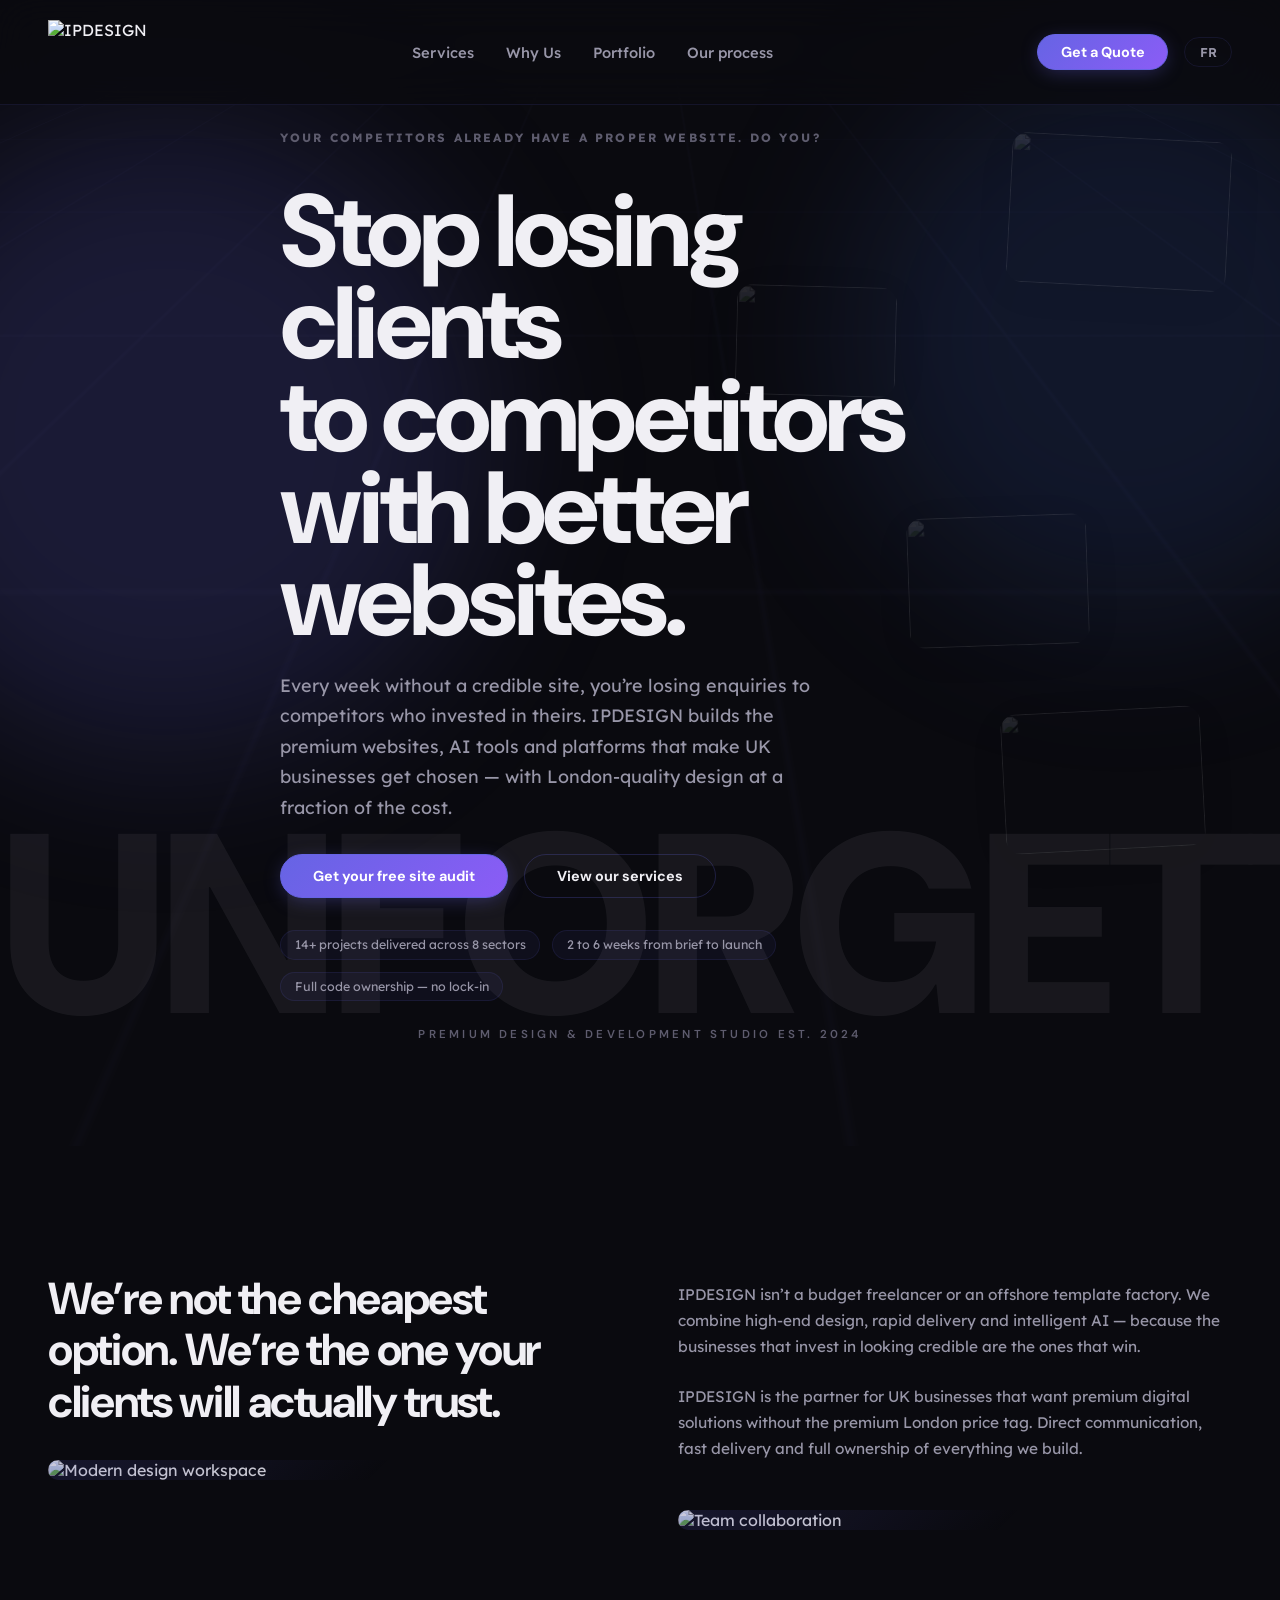
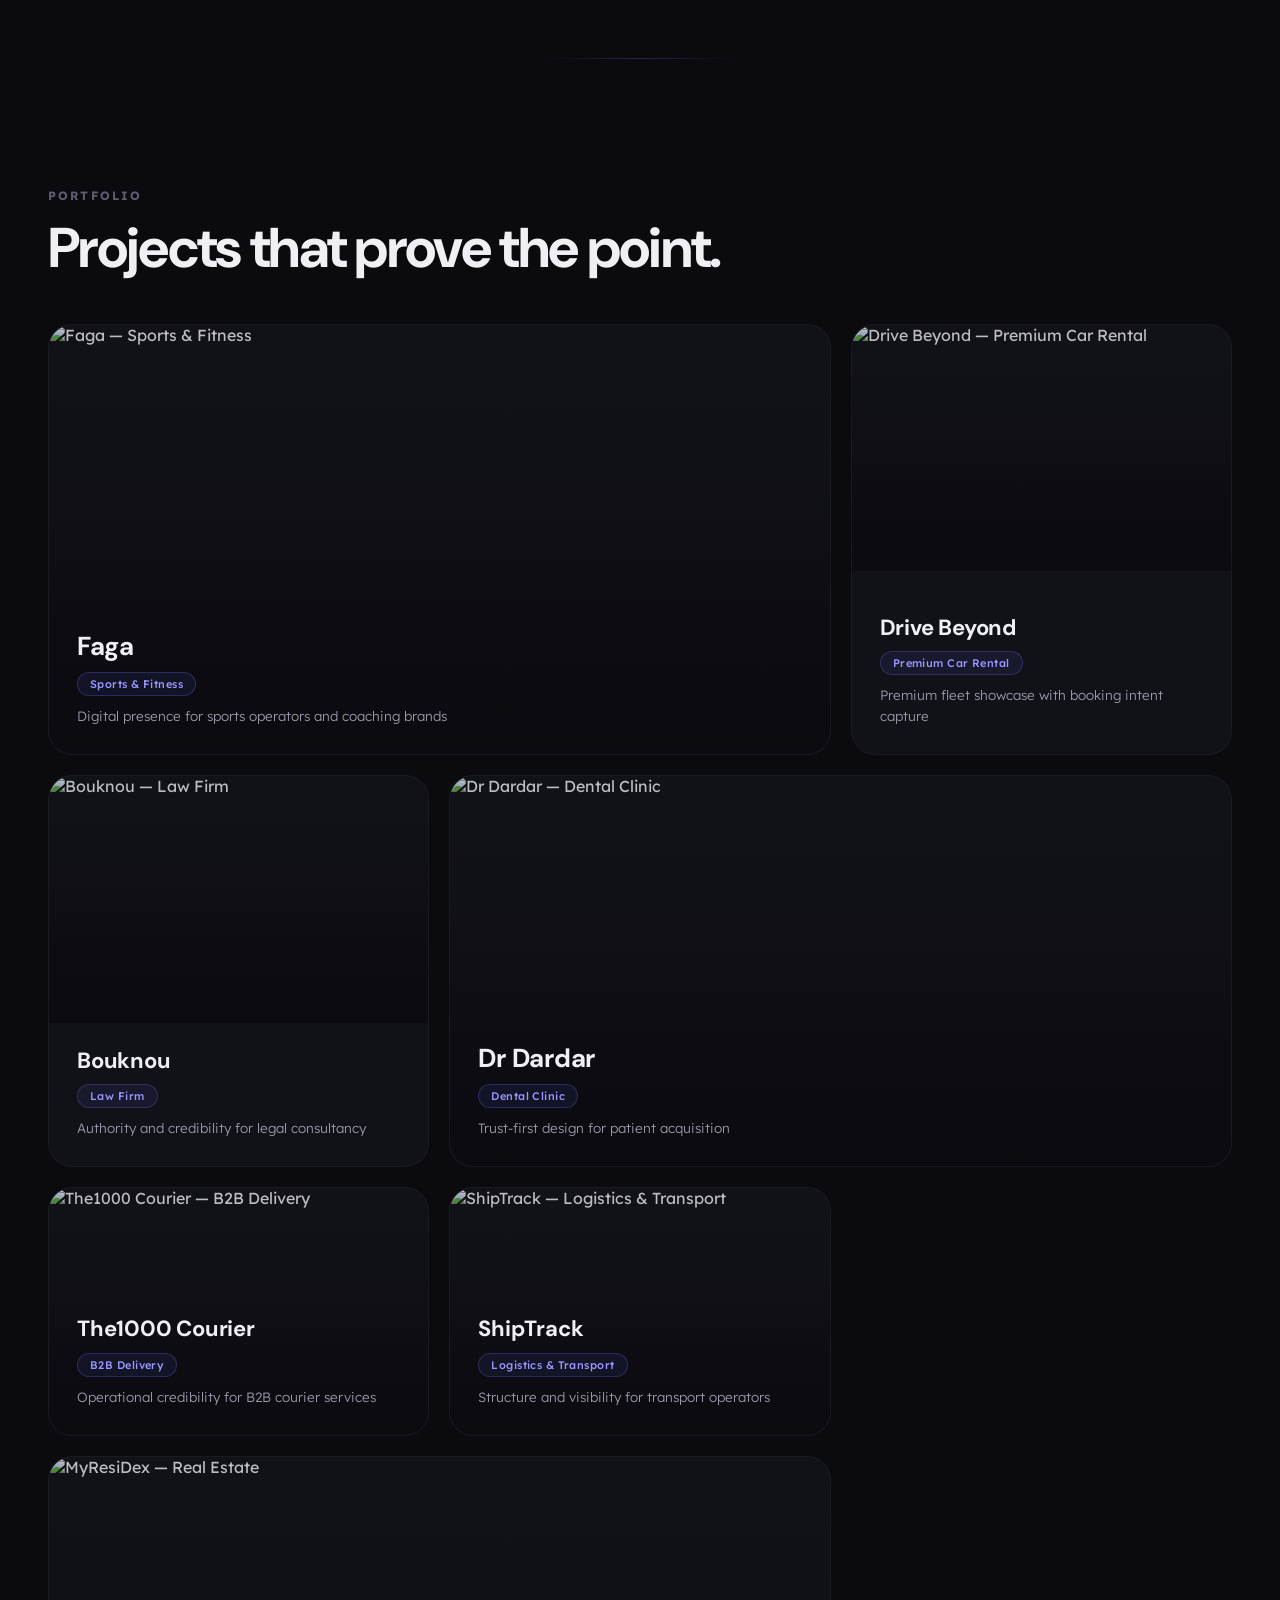
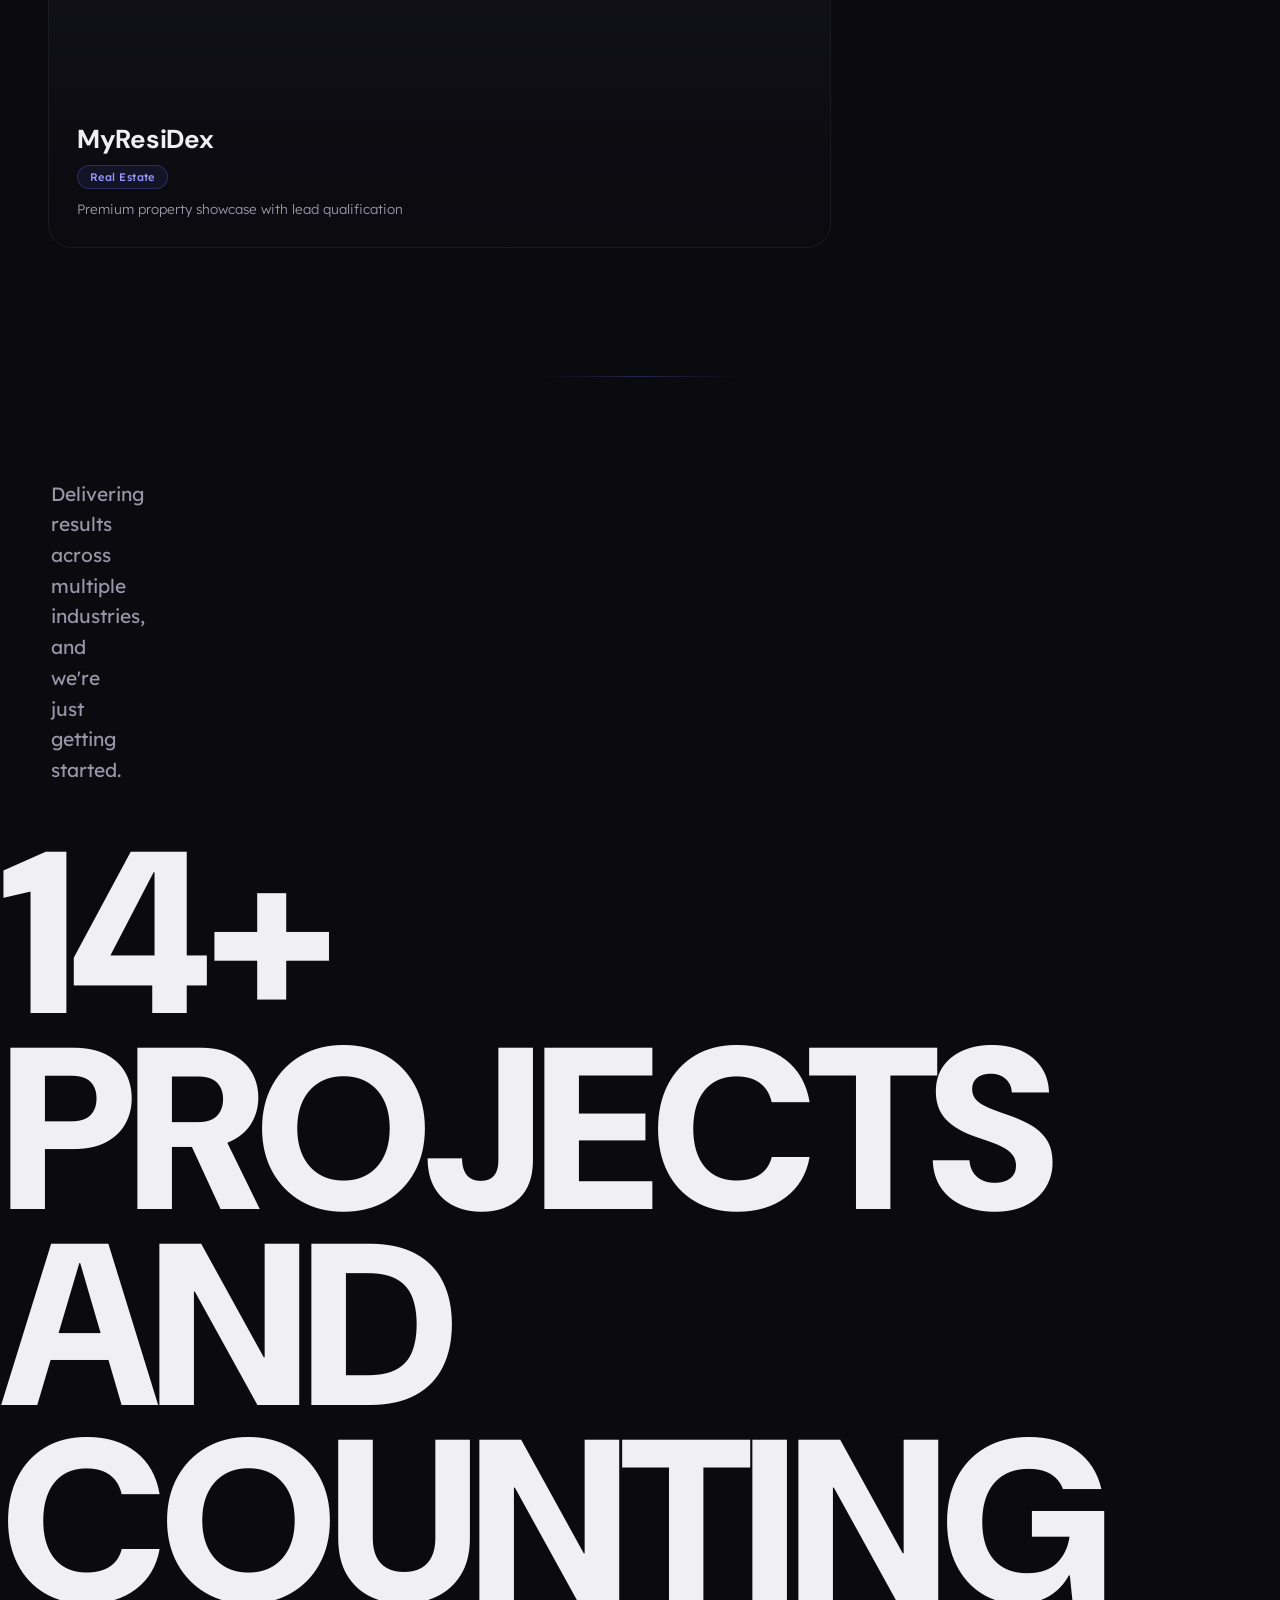
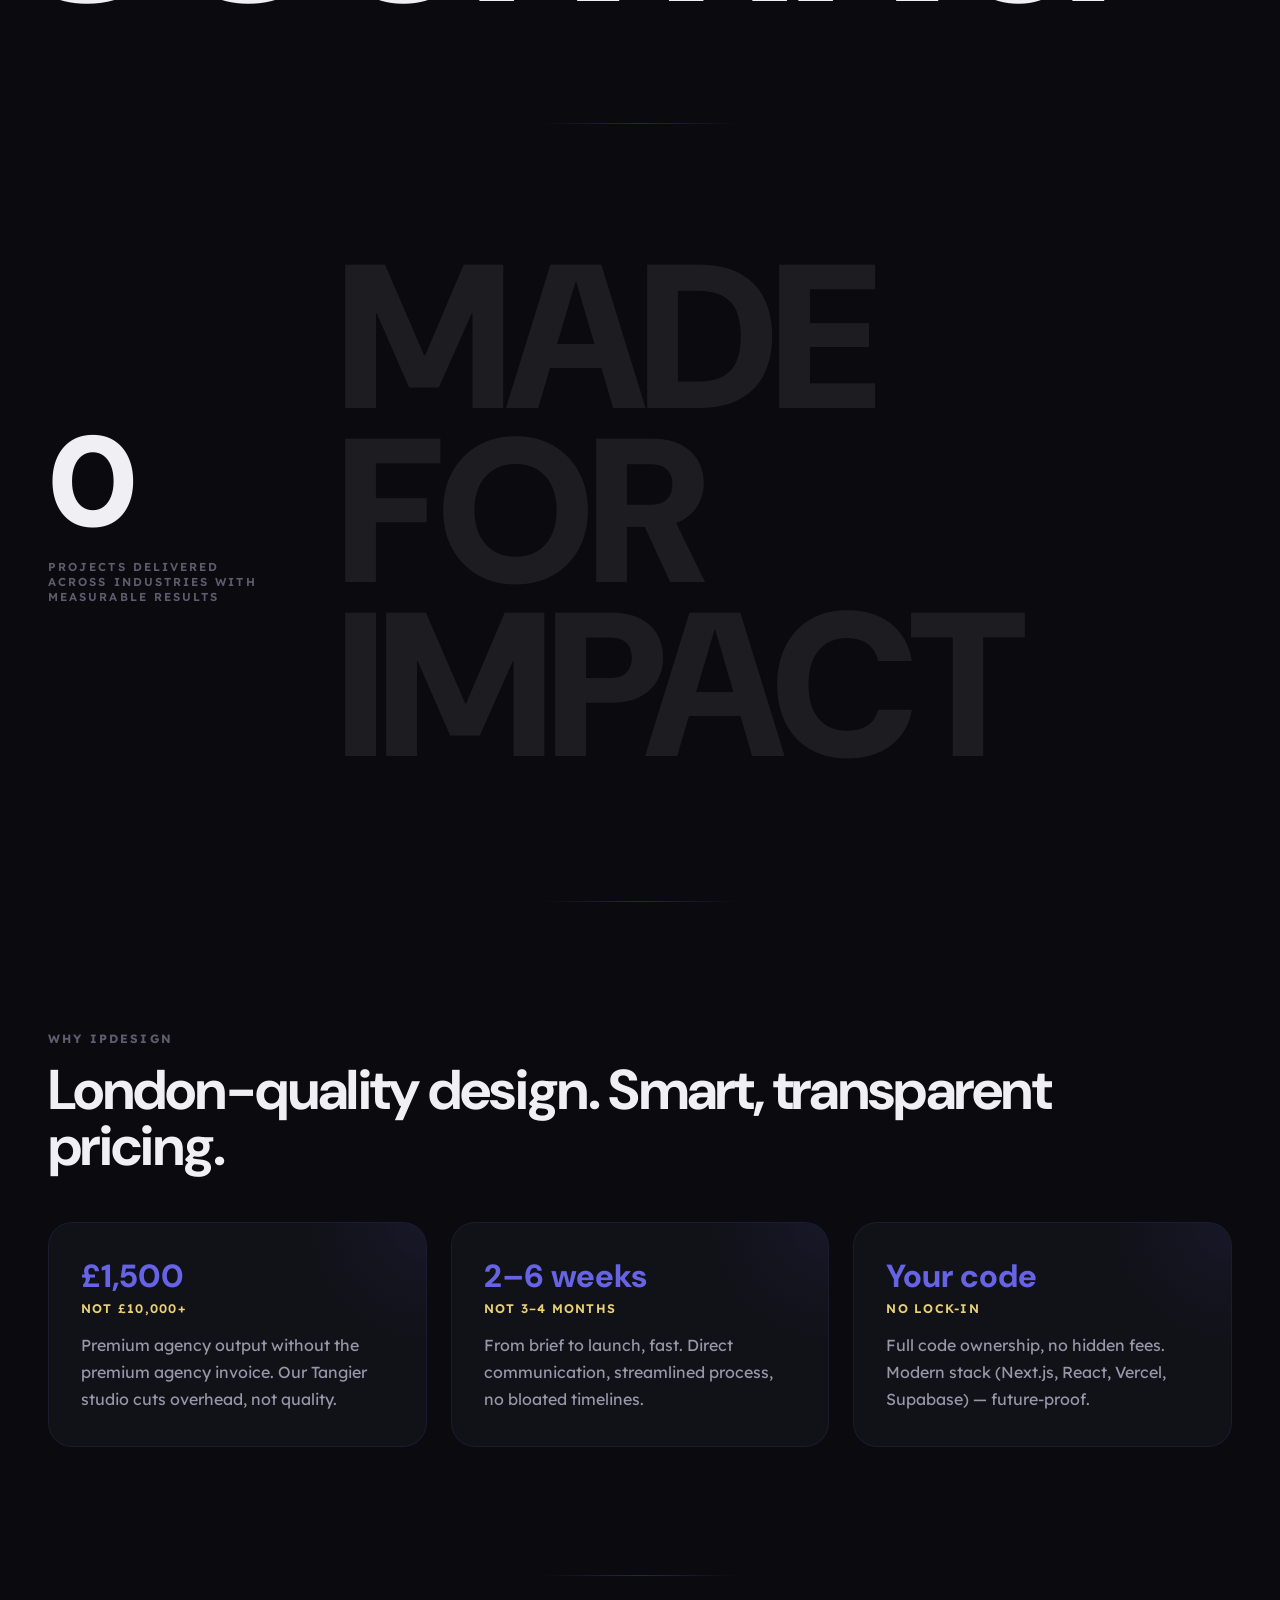
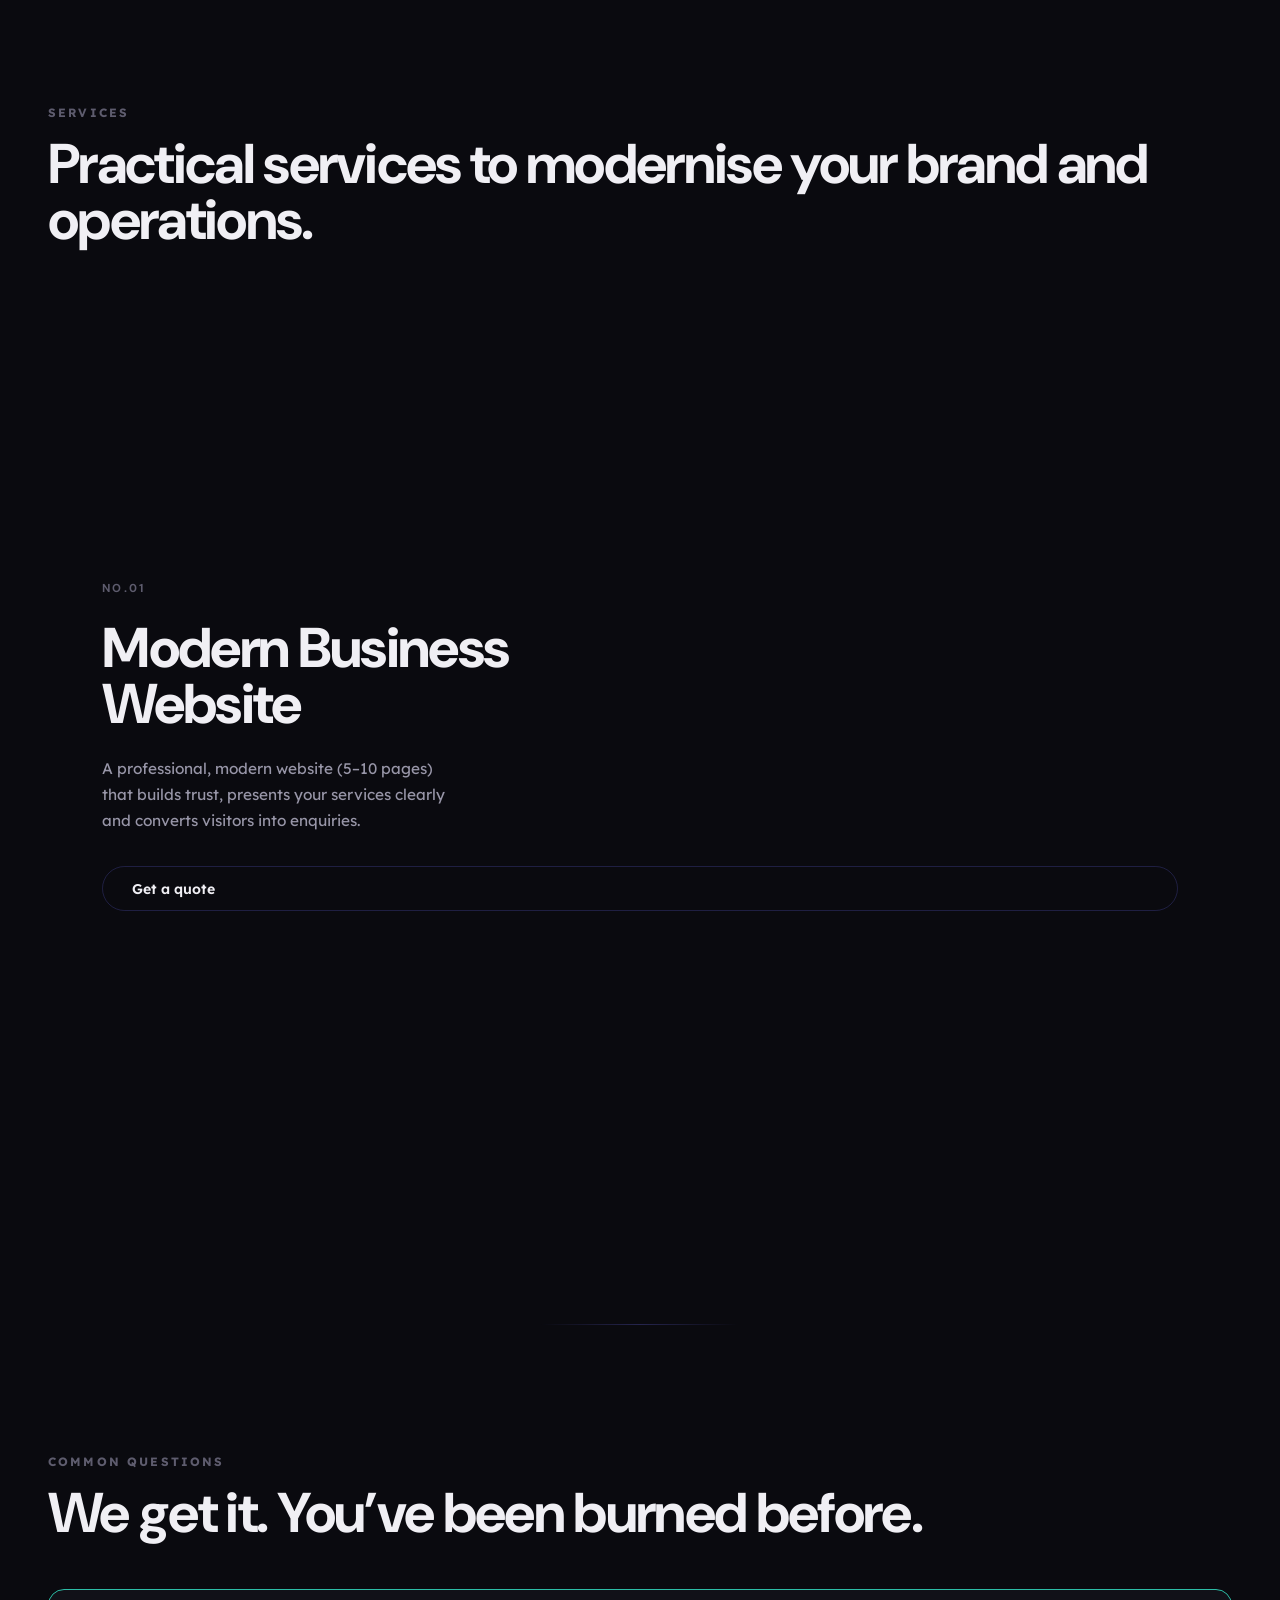
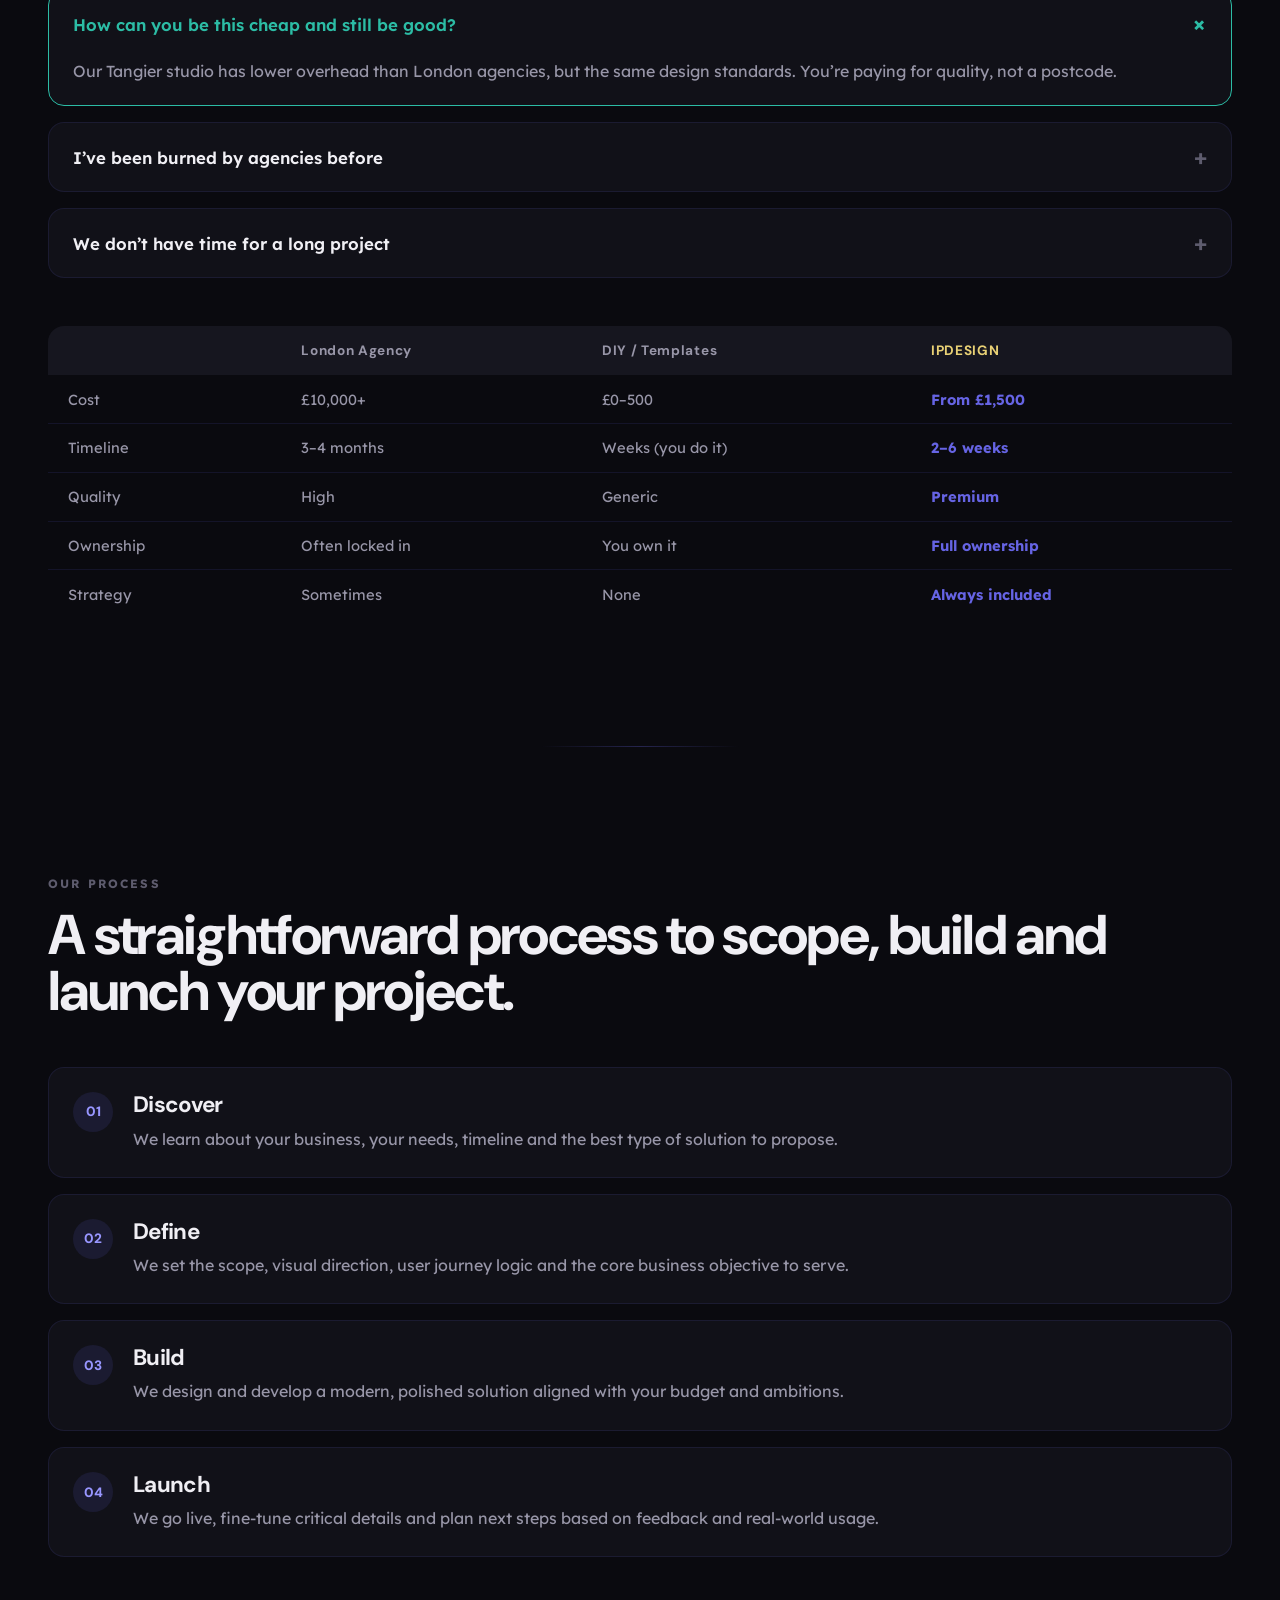
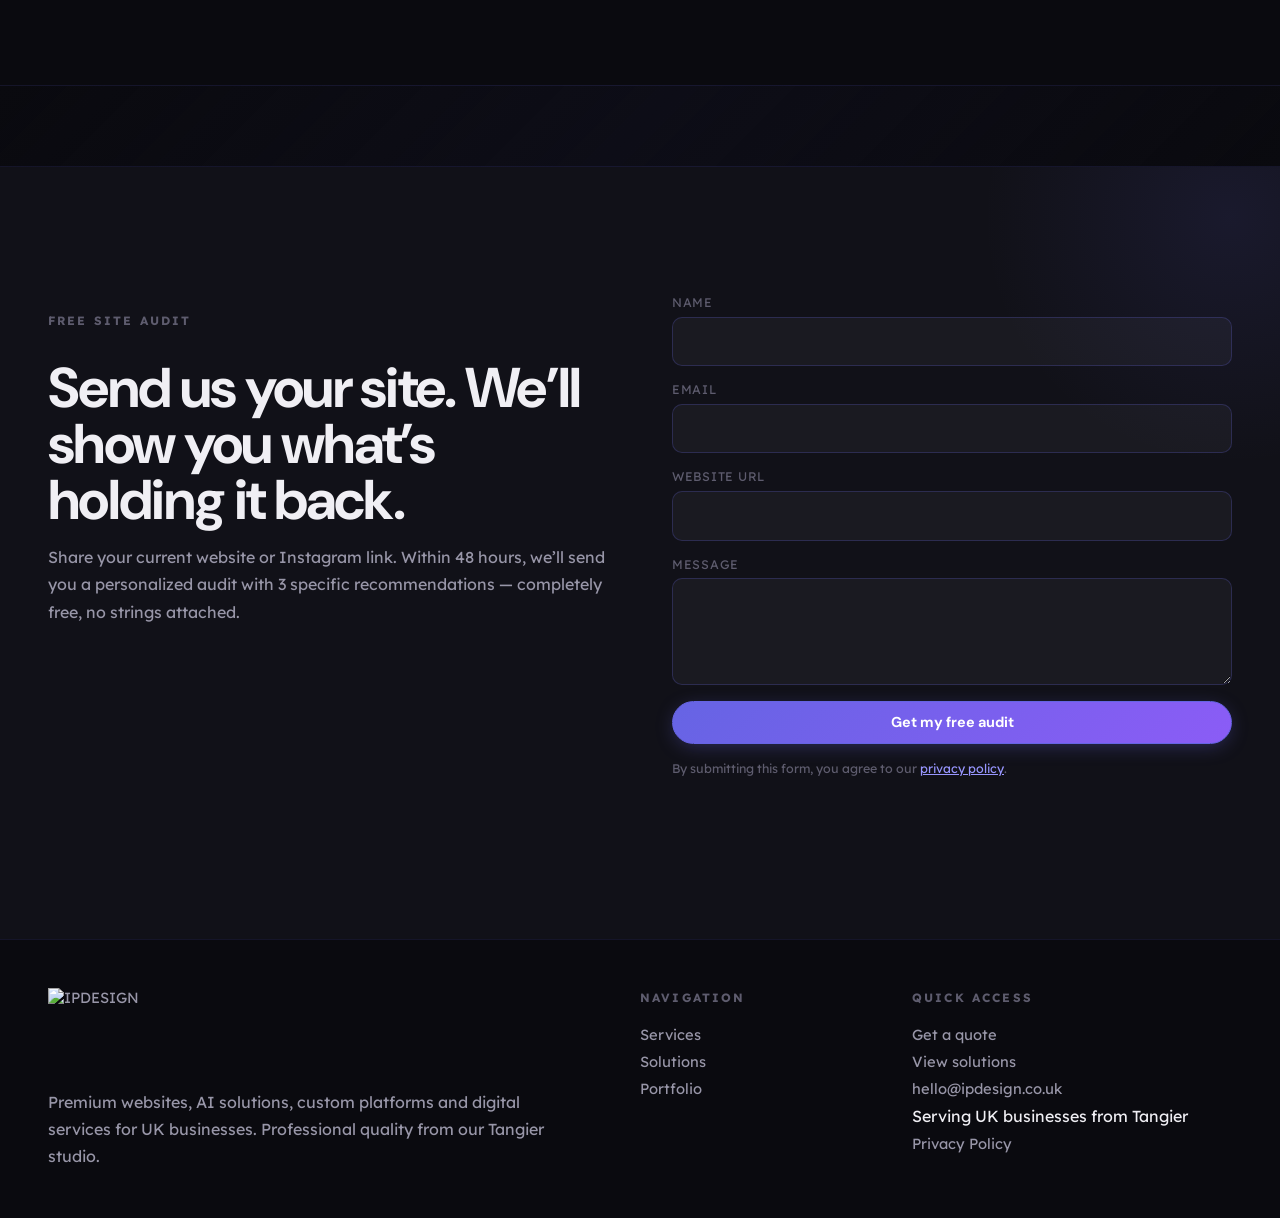
==== commit 77cabeff: "fix: full security & design audit — form, CSP, SRI, privacy, mobile nav, SEO - Secure contact form: " ====
--- a/index.html
+++ b/index.html
@@ -8,6 +8,16 @@
       name="description"
       content="Premium websites, landing pages, AI solutions and custom platforms for UK small businesses. Professional quality from £1,500. Get a free quote today."
     />
+    <link rel="canonical" href="https://ipdesign.co.uk/" />
+    <meta property="og:title" content="IPDESIGN | Affordable Custom Websites for UK Businesses" />
+    <meta property="og:description" content="Premium websites, landing pages, AI solutions and custom platforms for UK small businesses. Professional quality from £1,500." />
+    <meta property="og:type" content="website" />
+    <meta property="og:url" content="https://ipdesign.co.uk" />
+    <meta property="og:image" content="/og-image.jpg" />
+    <meta name="twitter:card" content="summary_large_image" />
+    <meta name="twitter:title" content="IPDESIGN | Affordable Custom Websites for UK Businesses" />
+    <meta name="twitter:description" content="Premium websites, landing pages, AI solutions and custom platforms for UK small businesses." />
+    <meta name="twitter:image" content="/og-image.jpg" />
     <link rel="preconnect" href="https://fonts.googleapis.com" />
     <link rel="preconnect" href="https://fonts.gstatic.com" crossorigin />
     <link
@@ -17,24 +27,41 @@
     <link rel="icon" type="image/svg+xml" href="/logo4.svg" />
     <link rel="apple-touch-icon" href="/logo4.svg" />
     <link rel="stylesheet" href="styles.css" />
+    <script type="application/ld+json">
+    {
+      "@context": "https://schema.org",
+      "@type": "Organization",
+      "name": "IPDESIGN",
+      "url": "https://ipdesign.co.uk",
+      "email": "hello@ipdesign.co.uk",
+      "description": "Premium websites, AI solutions, custom platforms and digital services for UK businesses.",
+      "foundingDate": "2024",
+      "areaServed": "GB"
+    }
+    </script>
   </head>
   <body>
+    <a href="#main" class="skip-link">Skip to content</a>
     <!-- Header — outside smooth-wrapper, stays fixed -->
     <header class="site-header">
       <div class="container header__inner">
         <a class="brand" href="#top" aria-label="IPDESIGN Home">
           <img class="brand__logo" src="/logo4.svg" alt="IPDESIGN" />
         </a>
-        <nav class="site-nav" aria-label="Main navigation">
+        <nav class="site-nav" id="site-nav" aria-label="Main navigation">
           <a href="#services" id="nav-services">Services</a>
           <a href="#why" id="nav-why">Why Us</a>
           <a href="#proof" id="nav-proof">Portfolio</a>
           <a href="#process" id="nav-process">Process</a>
         </nav>
         <div class="header__actions">
-          <a class="header-phone" href="tel:+4402000000000" id="header-phone">+44 (0) 20 XXXX XXXX</a>
           <a class="button button--primary button--compact" href="#contact" id="header-cta">Get a Quote</a>
           <button class="lang-toggle" type="button" id="lang-toggle" aria-label="Switch language">FR</button>
+          <button class="hamburger" type="button" id="hamburger" aria-label="Menu" aria-expanded="false" aria-controls="site-nav">
+            <span class="hamburger__line"></span>
+            <span class="hamburger__line"></span>
+            <span class="hamburger__line"></span>
+          </button>
         </div>
       </div>
     </header>
@@ -42,7 +69,7 @@
     <!-- GSAP ScrollSmoother wrapper -->
     <div id="smooth-wrapper">
       <div id="smooth-content">
-        <main>
+        <main id="main">
           <!-- Section 1 — Hero -->
           <section class="hero" id="top" data-reveal>
             <!-- Blue motion backdrop -->
@@ -71,7 +98,7 @@
             <div class="hero__tagline" aria-hidden="true">
               <span class="hero__tagline-text">UNFORGETTABLE</span>
             </div>
-            <p class="hero__sub">AWARD-WINNING DESIGN &amp; DEVELOPMENT STUDIO EST. 2024</p>
+            <p class="hero__sub">PREMIUM DESIGN &amp; DEVELOPMENT STUDIO EST. 2024</p>
           </section>
 
           <!-- Section 2 — About -->
@@ -193,24 +220,28 @@
                 <p id="cta-text"></p>
                 <p class="scarcity-badge" id="cta-scarcity"></p>
               </div>
-              <form class="audit-form" id="audit-form">
+              <form class="audit-form" id="audit-form" method="POST" action="/api/contact" novalidate>
                 <label class="field">
                   <span id="form-label-name">Name</span>
-                  <input type="text" name="name" id="audit-name" required />
+                  <input type="text" name="name" id="audit-name" required autocomplete="name" />
                 </label>
                 <label class="field">
                   <span id="form-label-email">Email</span>
-                  <input type="email" name="email" id="audit-email" required />
+                  <input type="email" name="email" id="audit-email" required autocomplete="email" />
                 </label>
                 <label class="field">
                   <span id="form-label-url">Website URL</span>
-                  <input type="url" name="url" id="audit-url" />
+                  <input type="url" name="url" id="audit-url" autocomplete="url" />
                 </label>
                 <label class="field">
                   <span id="form-label-message">Message</span>
                   <textarea name="message" id="audit-message" rows="4"></textarea>
                 </label>
+                <!-- Honeypot anti-spam field -->
+                <input type="text" name="website" style="display:none" tabindex="-1" autocomplete="off" aria-hidden="true" />
                 <button class="button button--primary" type="submit" id="audit-submit"></button>
+                <p class="form-consent" id="form-consent">By submitting this form, you agree to our <a href="/privacy">privacy policy</a>.</p>
+                <div class="form-status" id="form-status" role="alert" aria-live="polite"></div>
               </form>
             </div>
             <p class="trust-line" id="audit-trust"></p>
@@ -222,7 +253,7 @@
           <div class="container site-footer__grid">
             <div>
               <a class="brand brand--footer" href="#top" aria-label="Back to top">
-                <img class="brand__logo" src="/logo4.svg" alt="" />
+                <img class="brand__logo" src="/logo4.svg" alt="IPDESIGN" />
               </a>
               <p class="site-footer__summary" id="footer-summary"></p>
             </div>
@@ -236,9 +267,9 @@
               <p class="footer-title" id="footer-contact-title"></p>
               <a href="#contact" id="footer-contact-primary"></a>
               <a href="#process" id="footer-contact-secondary"></a>
-              <a class="footer-contact-link" href="tel:+4402000000000" id="footer-phone"></a>
               <a class="footer-contact-link" href="mailto:hello@ipdesign.co.uk" id="footer-email"></a>
               <span id="footer-location"></span>
+              <a class="footer-contact-link" href="/privacy" id="footer-privacy">Privacy Policy</a>
             </div>
           </div>
         </footer>
@@ -246,10 +277,10 @@
     </div>
 
     <!-- GSAP + plugins -->
-    <script src="https://cdn.jsdelivr.net/npm/gsap@3/dist/gsap.min.js"></script>
-    <script src="https://cdn.jsdelivr.net/npm/gsap@3/dist/ScrollTrigger.min.js"></script>
-    <script src="https://cdn.jsdelivr.net/npm/gsap@3/dist/SplitText.min.js"></script>
-    <script src="https://cdn.jsdelivr.net/npm/gsap@3/dist/Observer.min.js"></script>
+    <script src="https://cdn.jsdelivr.net/npm/gsap@3/dist/gsap.min.js" integrity="sha384-sG0Hv1tP1lZCk9KQmrIbY/XNwi+OY84GQqhMscbnsoBFqAz8KNCil1kvfL3Hbbk2" crossorigin="anonymous"></script>
+    <script src="https://cdn.jsdelivr.net/npm/gsap@3/dist/ScrollTrigger.min.js" integrity="sha384-xNHNOfrykny9oFwnmpfNbkSc6isny38d1GZvTRVuFV0l9fTMIZKhULvomyQJSMRl" crossorigin="anonymous"></script>
+    <script src="https://cdn.jsdelivr.net/npm/gsap@3/dist/SplitText.min.js" integrity="sha384-iJQU/7haAHHrfeX4o0uooRF7Po6K7IhD+YU5dustu1NfalmSBYI7pbX6wAtx2f9j" crossorigin="anonymous"></script>
+    <script src="https://cdn.jsdelivr.net/npm/gsap@3/dist/Observer.min.js" integrity="sha384-Nf4tvs1oAfs/HlygkgZSXZANpx22foU4HTu5Dy2avgK7QUkg5OTtt35nsMkT5sVC" crossorigin="anonymous"></script>
 
     <!-- App -->
     <script src="app.js"></script>
--- a/styles.css
+++ b/styles.css
@@ -1427,11 +1427,144 @@
   }
 }
 
+/* ---------- Skip Link ---------- */
+.skip-link {
+  position: absolute;
+  left: -9999px;
+  top: auto;
+  width: 1px;
+  height: 1px;
+  overflow: hidden;
+  z-index: 9999;
+}
+
+.skip-link:focus {
+  position: fixed;
+  top: 10px;
+  left: 10px;
+  width: auto;
+  height: auto;
+  padding: 0.75rem 1.5rem;
+  background: var(--accent);
+  color: #fff;
+  border-radius: 4px;
+  font-size: 1rem;
+  text-decoration: none;
+}
+
+/* ---------- Hamburger Menu ---------- */
+.hamburger {
+  display: none;
+  flex-direction: column;
+  justify-content: center;
+  gap: 5px;
+  width: 44px;
+  height: 44px;
+  padding: 10px;
+  background: transparent;
+  border: none;
+  cursor: pointer;
+  z-index: 110;
+}
+
+.hamburger__line {
+  display: block;
+  width: 100%;
+  height: 2px;
+  background: var(--text-primary);
+  border-radius: 1px;
+  transition: transform 0.3s var(--ease-out-quart), opacity 0.3s;
+}
+
+.hamburger[aria-expanded="true"] .hamburger__line:nth-child(1) {
+  transform: translateY(7px) rotate(45deg);
+}
+
+.hamburger[aria-expanded="true"] .hamburger__line:nth-child(2) {
+  opacity: 0;
+}
+
+.hamburger[aria-expanded="true"] .hamburger__line:nth-child(3) {
+  transform: translateY(-7px) rotate(-45deg);
+}
+
+/* ---------- Form Status & Consent ---------- */
+.form-consent {
+  font-size: 0.78rem;
+  color: var(--text-muted);
+  line-height: 1.5;
+}
+
+.form-consent a {
+  color: var(--accent-light);
+  text-decoration: underline;
+}
+
+.form-status {
+  font-size: 0.88rem;
+  line-height: 1.5;
+  padding: 0;
+  min-height: 1.5em;
+}
+
+.form-status:empty {
+  display: none;
+}
+
+.form-status--success {
+  color: var(--accent-teal);
+  padding: 0.75rem 1rem;
+  border: 1px solid rgba(44, 188, 165, 0.3);
+  border-radius: var(--radius-sm);
+  background: rgba(44, 188, 165, 0.08);
+}
+
+.form-status--error {
+  color: #f87171;
+  padding: 0.75rem 1rem;
+  border: 1px solid rgba(248, 113, 113, 0.3);
+  border-radius: var(--radius-sm);
+  background: rgba(248, 113, 113, 0.08);
+}
+
+.form-status--sending {
+  color: var(--accent-light);
+}
+
 /* ---------- 23. Responsive ---------- */
 @media (max-width: 1024px) {
-  .site-nav,
-  .header-phone {
+  .hamburger {
+    display: flex;
+  }
+
+  .site-nav {
     display: none;
+    position: fixed;
+    inset: 0;
+    top: 0;
+    background: rgba(10, 10, 15, 0.97);
+    backdrop-filter: blur(24px);
+    -webkit-backdrop-filter: blur(24px);
+    flex-direction: column;
+    align-items: center;
+    justify-content: center;
+    gap: 2.5rem;
+    z-index: 105;
+    padding: 4rem 2rem;
+  }
+
+  .site-nav.is-open {
+    display: flex;
+  }
+
+  .site-nav a {
+    font-size: 1.5rem;
+    font-weight: 700;
+    color: var(--text-primary);
+  }
+
+  body.nav-open {
+    overflow: hidden;
   }
 
   .hero__floaters {
